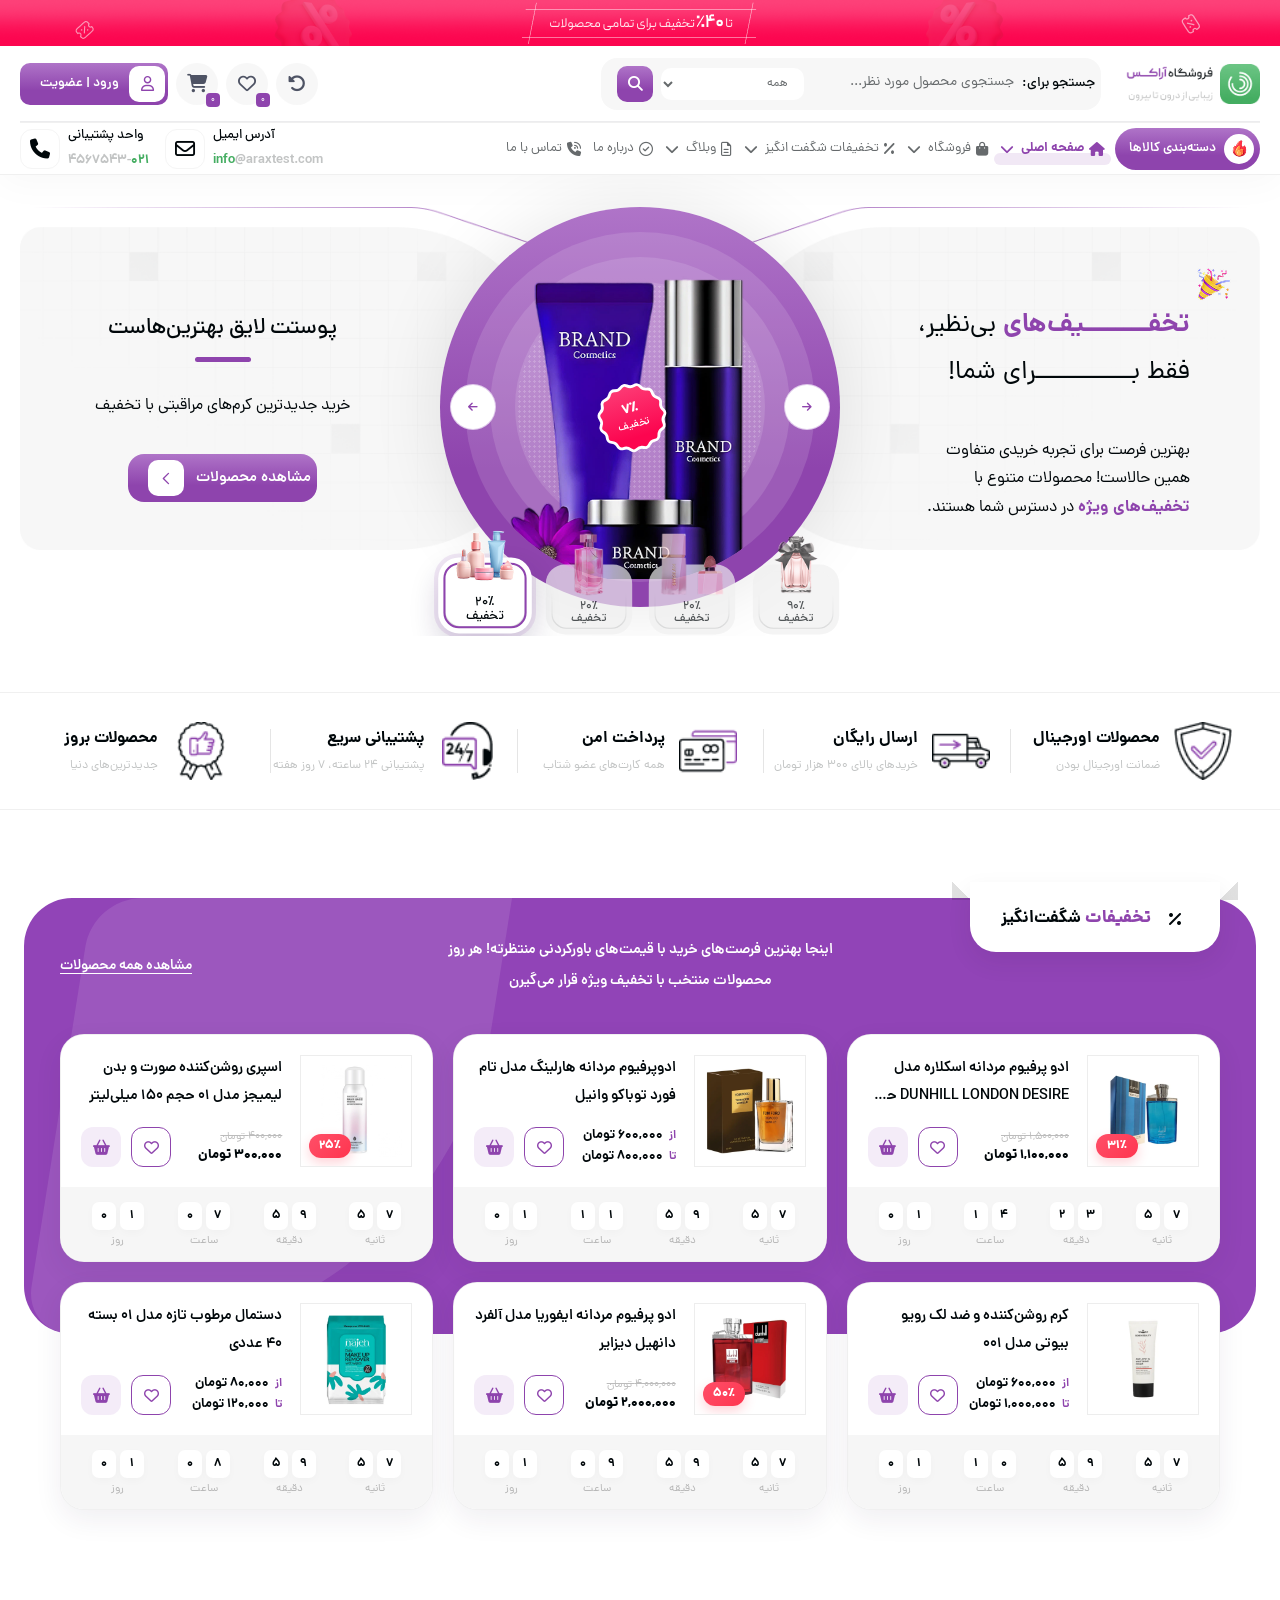
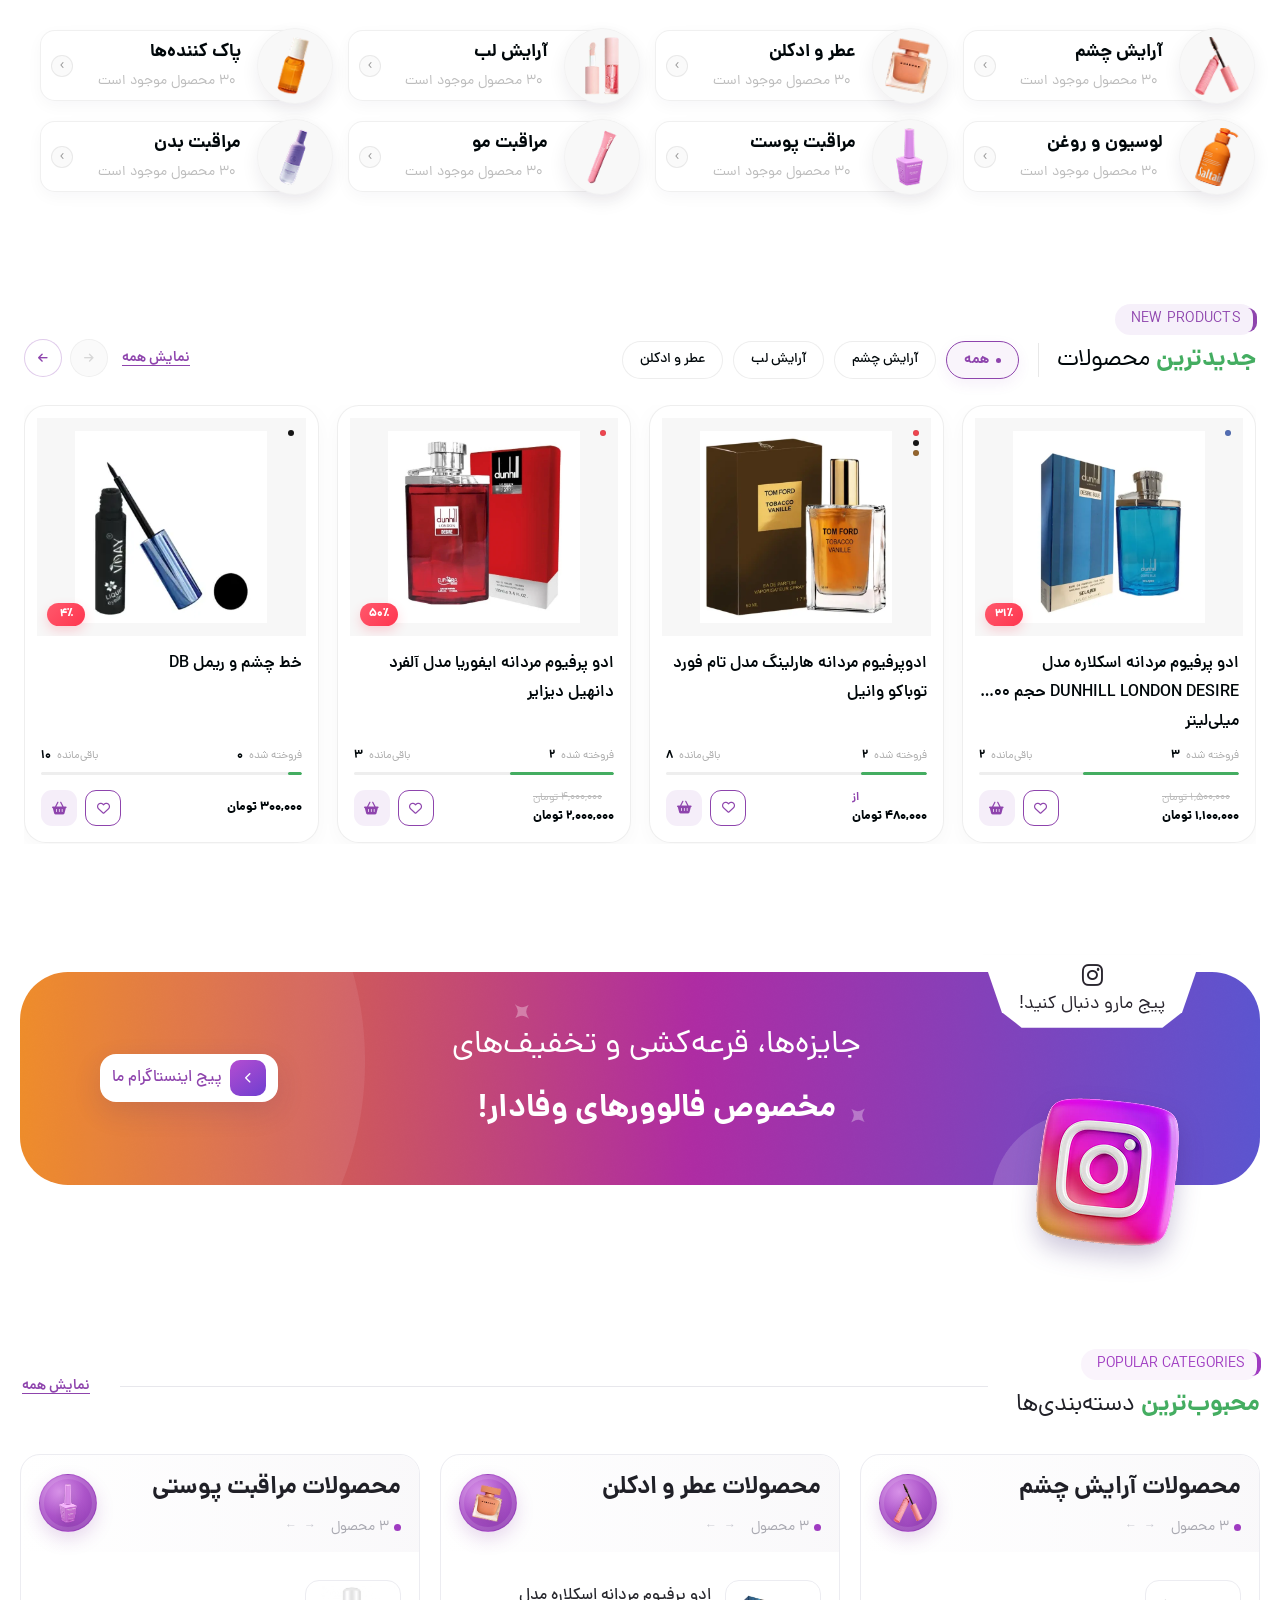
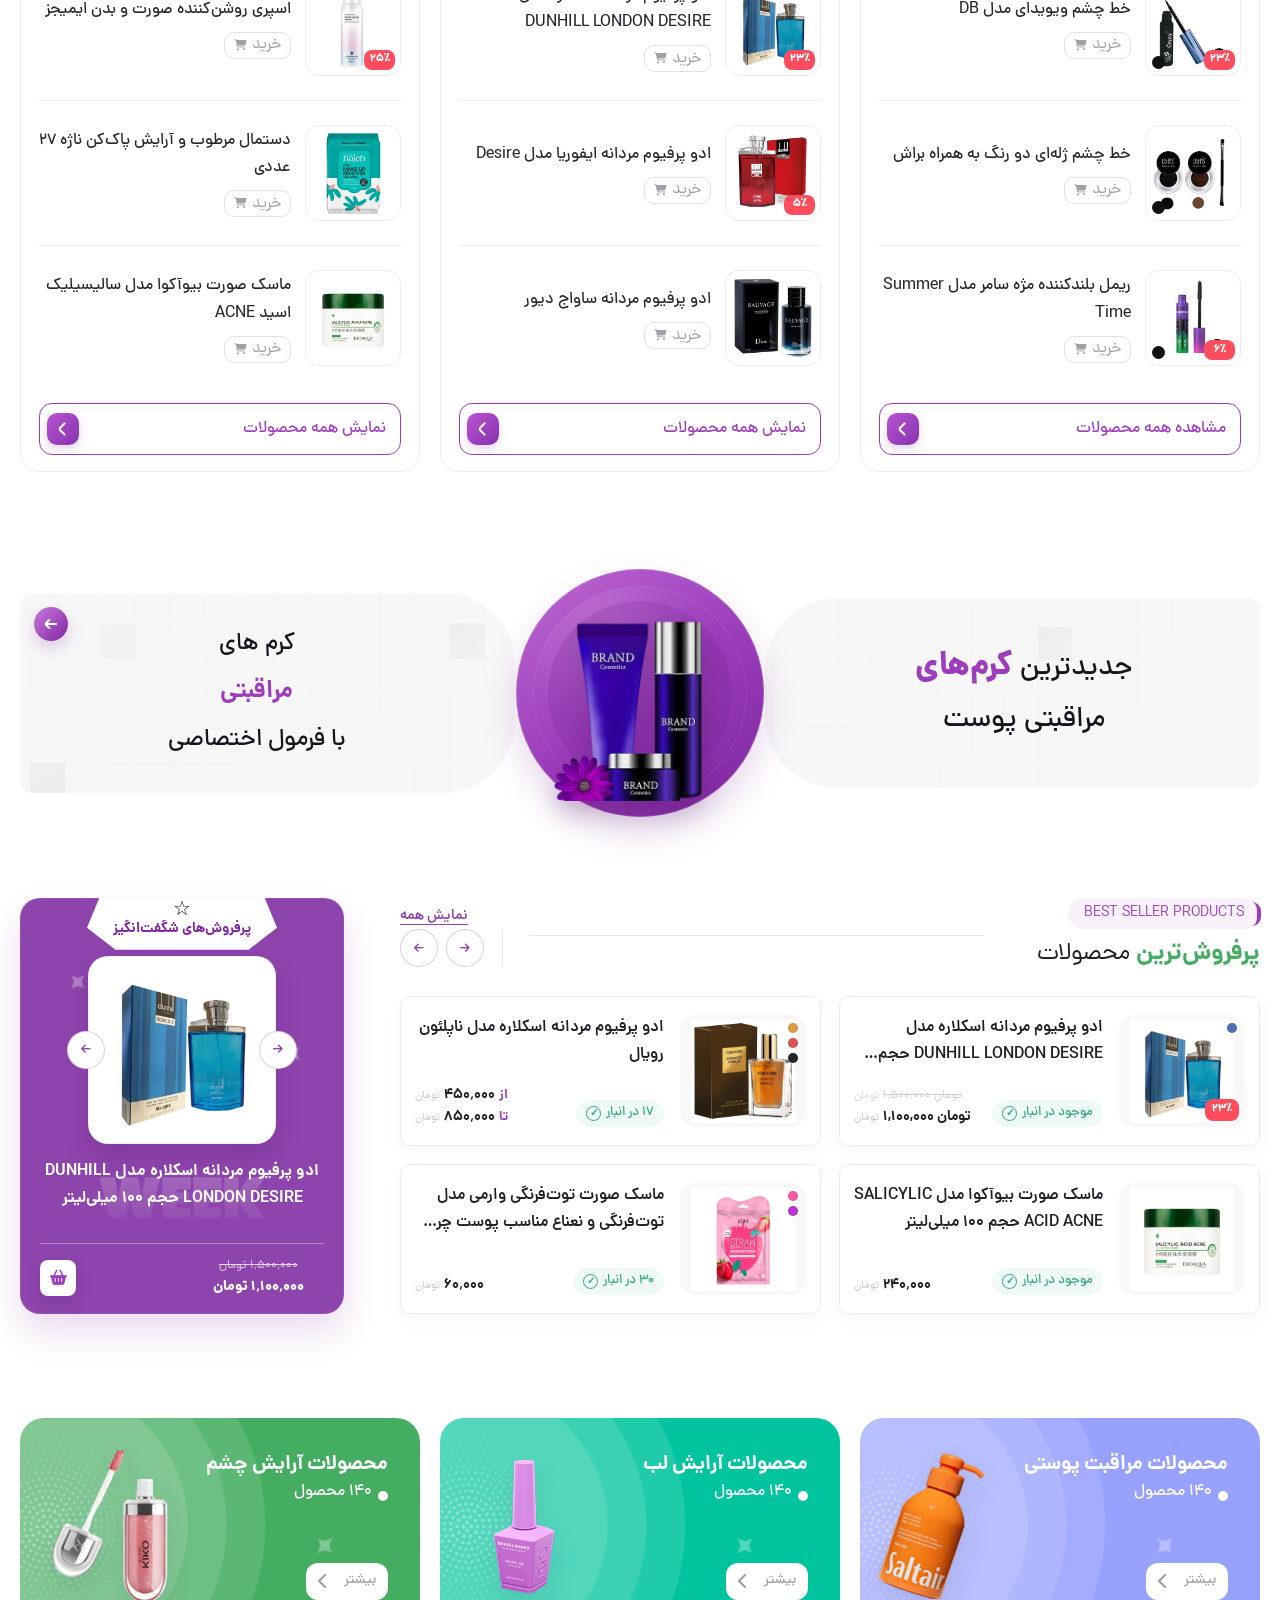
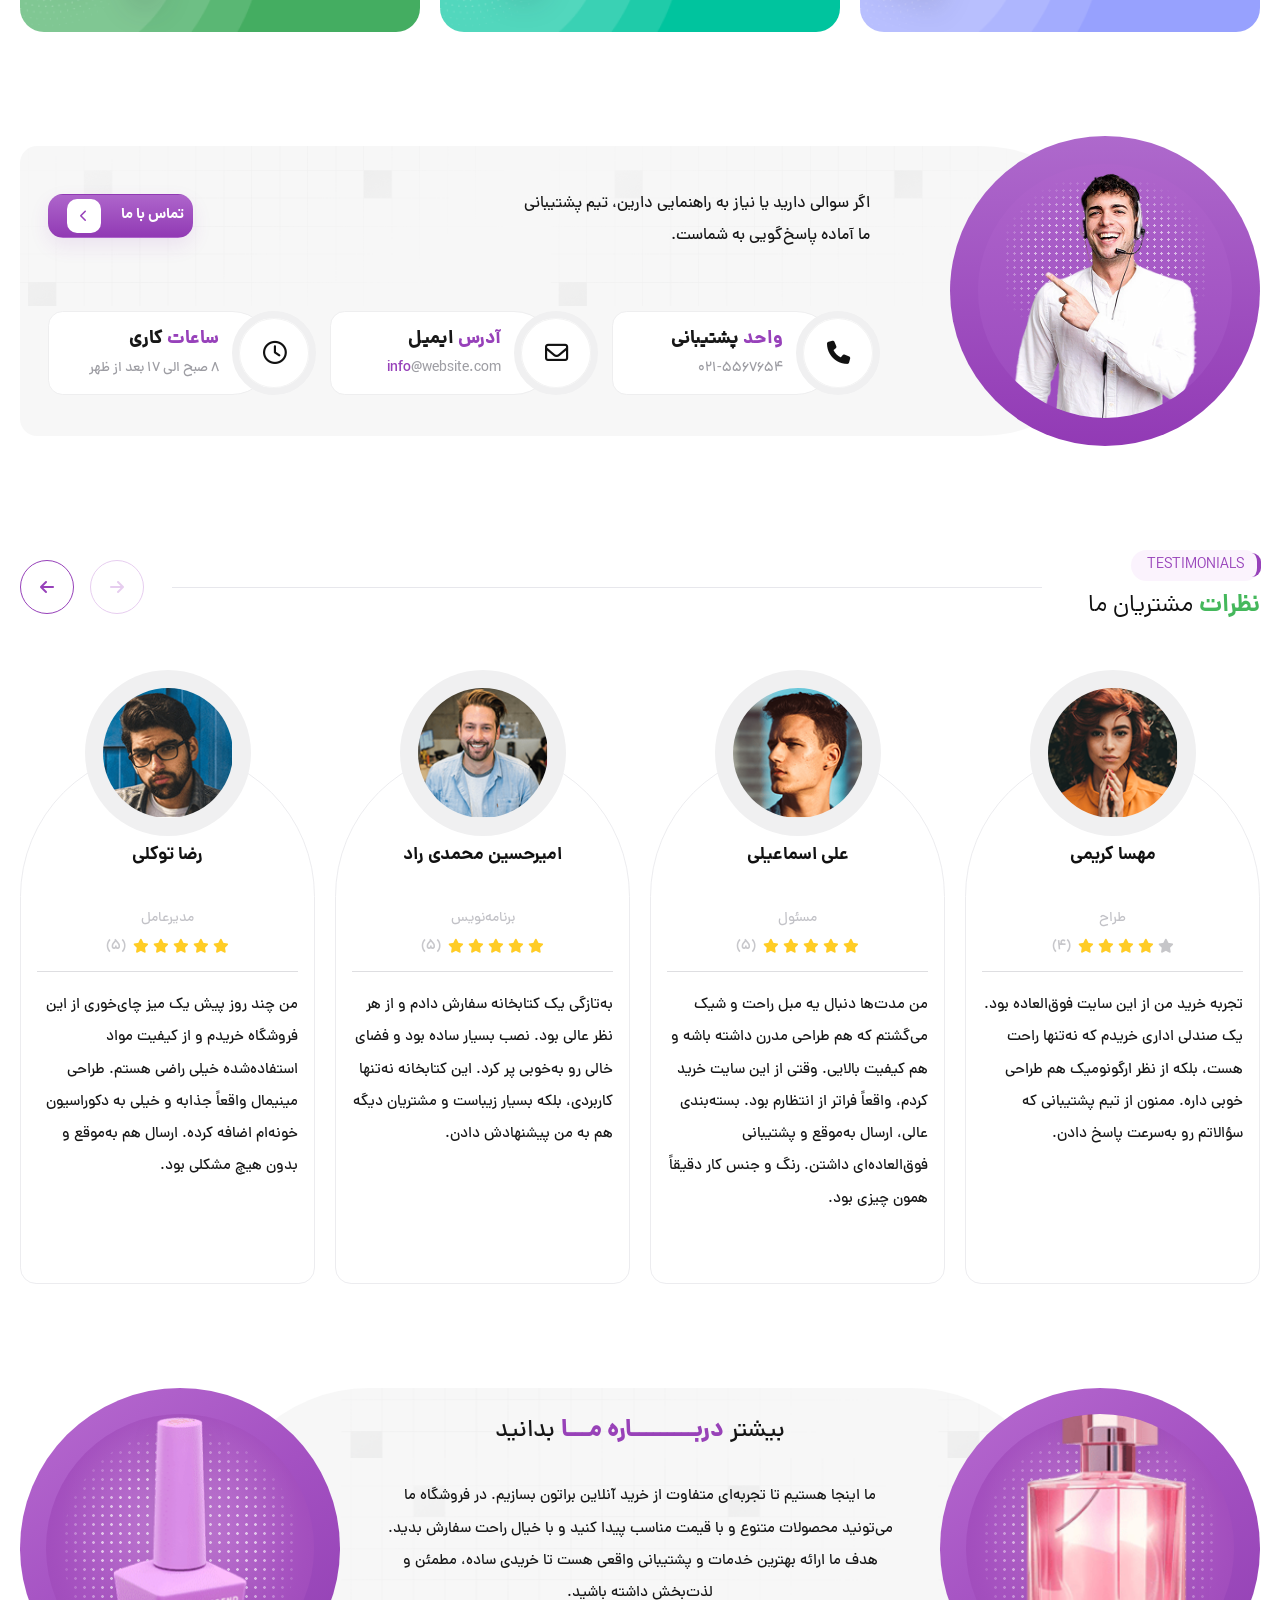
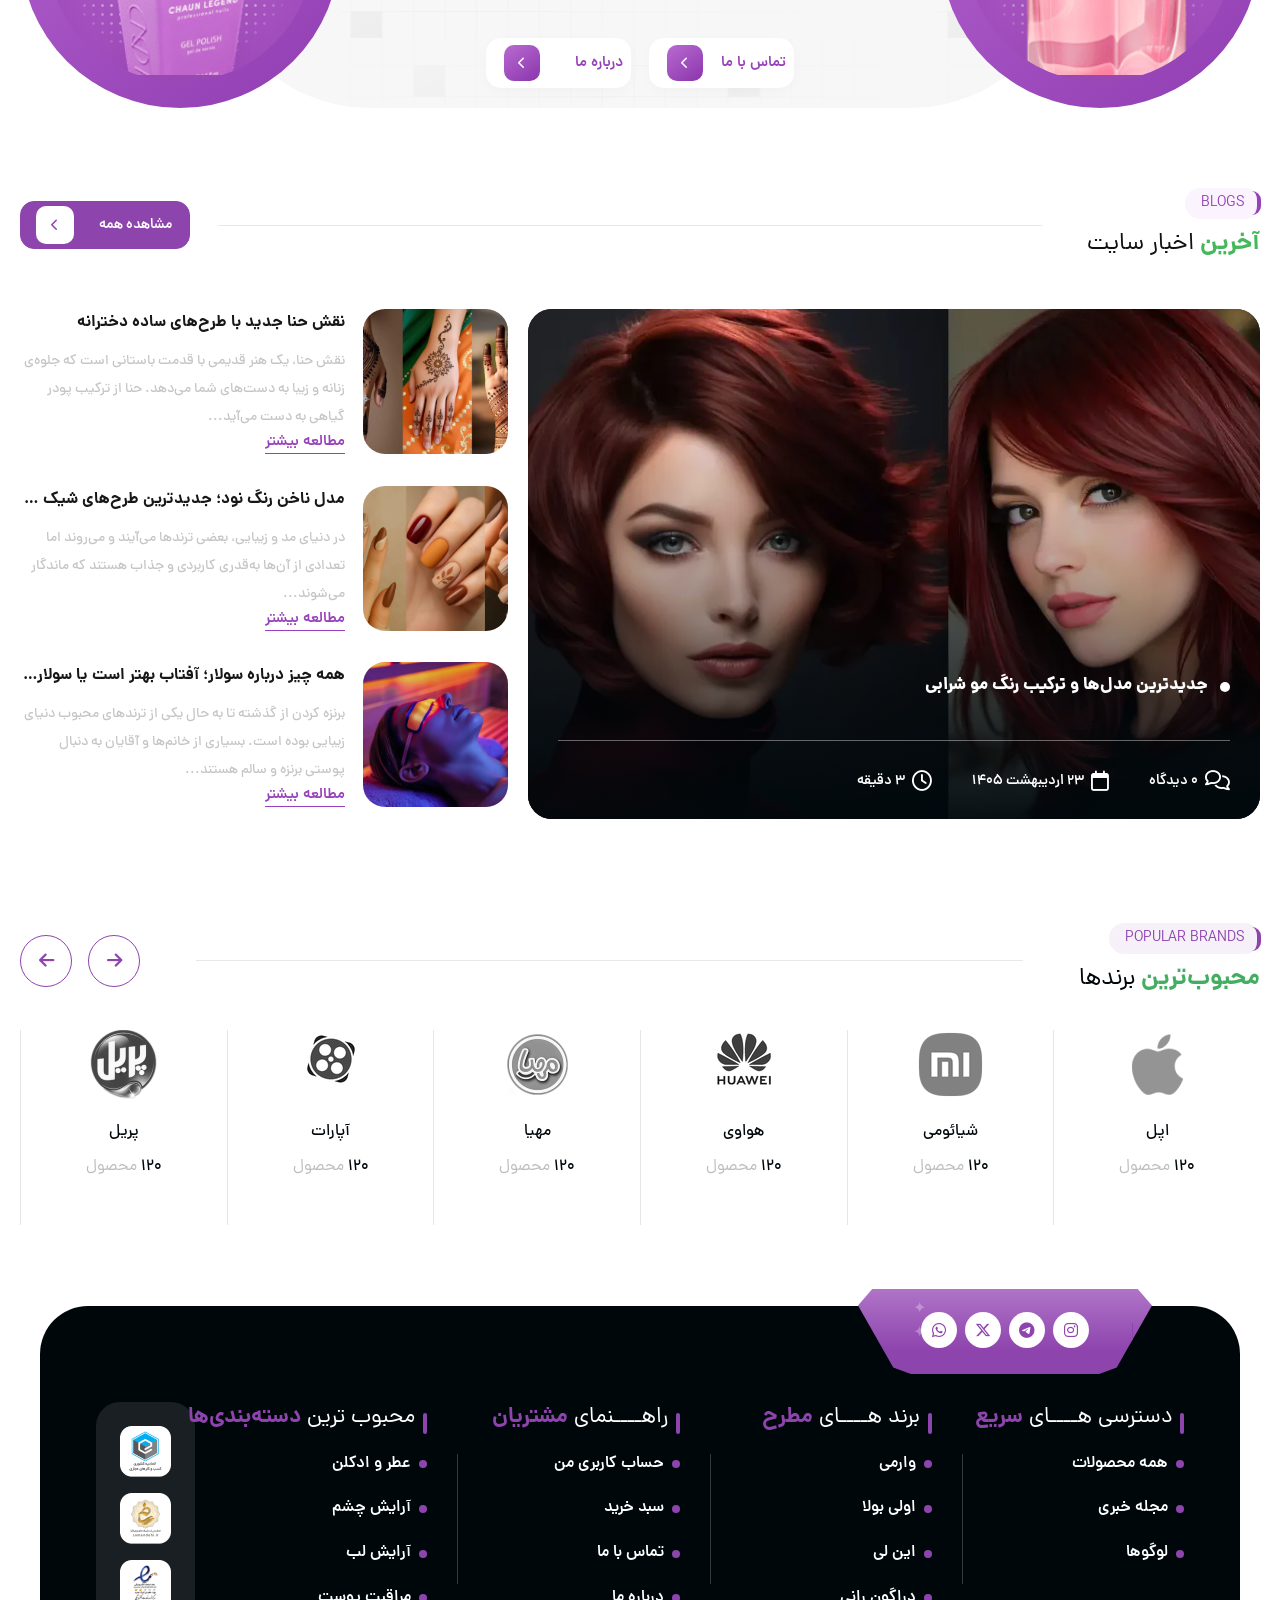
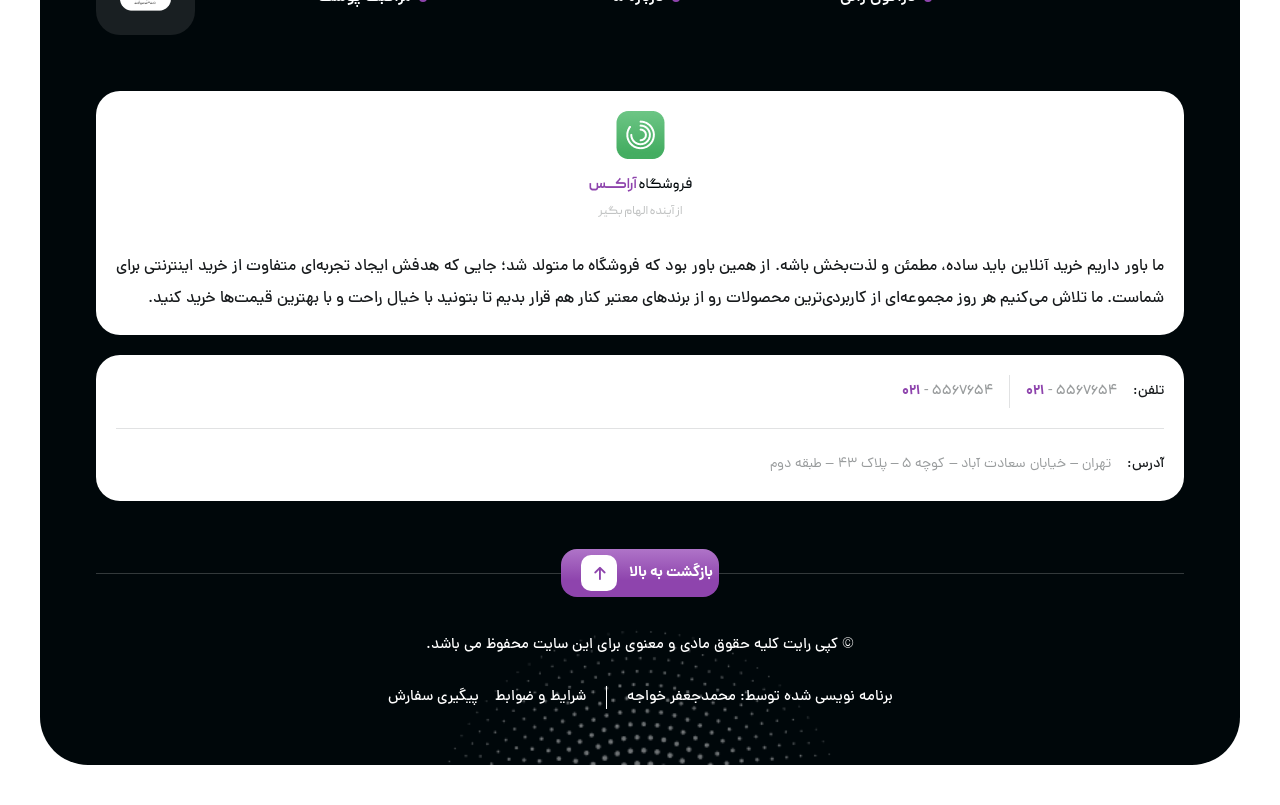
==== demo.html @ 6281d41d "Initial commit" ====
<!doctype html>
<html dir="rtl" lang="fa-IR">
  <head>
    <meta charset="UTF-8" />
    <title>پیش نمایش : قالب وردپرس فروشگاهی بیژن</title>
    <meta
      name="viewport"
      content="width=device-width, initial-scale=1, maximum-scale=5"
    />
    <link rel="stylesheet" href="assets/css/fontiran.css" />
    <link rel="stylesheet" href="assets/css/styles.css" />
    <link rel="stylesheet" href="assets/css/site-header.css" />
    <link rel="stylesheet" href="assets/css/account-modal.css" />
    <link rel="stylesheet" href="assets/css/hero.css" />
    <link rel="stylesheet" href="assets/css/store-benefits.css" />
    <link rel="stylesheet" href="assets/css/amazing-deals.css" />
    <link rel="stylesheet" href="assets/css/category-shortcuts.css" />
    <link rel="stylesheet" href="assets/css/new-products.css" />
    <link rel="stylesheet" href="assets/css/instagram-banner.css" />
    <link rel="stylesheet" href="assets/css/popular-categories.css" />
    <link rel="stylesheet" href="assets/css/skincare-cta.css" />
    <link rel="stylesheet" href="assets/css/best-sellers.css" />
    <link rel="stylesheet" href="assets/css/category-promos.css" />
    <link rel="stylesheet" href="assets/css/support-cta.css" />
    <link rel="stylesheet" href="assets/css/testimonials.css" />
    <link rel="stylesheet" href="assets/css/about-showcase.css" />
    <link rel="stylesheet" href="assets/css/blog-news.css" />
    <link rel="stylesheet" href="assets/css/popular-brands.css" />
    <link rel="stylesheet" href="assets/css/site-footer.css" />
    <link rel="stylesheet" href="assets/css/wishlist.css" />
    <link rel="stylesheet" href="assets/css/cart.css" />
    <link
      rel="stylesheet"
      href="https://cdnjs.cloudflare.com/ajax/libs/font-awesome/6.5.2/css/all.min.css"
    />
  </head>
  <body class="demo-page">
    <!-- Discount banner -->
    <a
      href="https://www.rtl-theme.com/bijan-wordpress-theme/"
      target="_blank"
      rel="noopener"
      id="header-banner"
      class="header-banner"
      title="خرید از راست چین"
    ></a>

    <!-- Site header -->
    <header class="site-header">
      <!-- Compact header: tablet and mobile -->
      <div class="compact-header">
        <button
          type="button"
          class="compact-header__menu"
          aria-label="باز کردن منوی سایت"
          aria-expanded="false"
          aria-controls="mobile-sidebar"
          data-mobile-menu-toggle
        >
          <i class="fa-solid fa-bars" aria-hidden="true"></i>
        </button>

        <a href="#" class="compact-header__brand">
          <img
            src="assets/images/site-logo.png"
            alt="فروشگاه آراکس"
            class="compact-header__logo"
            width="162"
            height="48"
          />
        </a>

        <div class="compact-header__actions">
          <button
            type="button"
            class="compact-header__action compact-header__action--wishlist"
            aria-label="مشاهده علاقه‌مندی‌ها"
            aria-haspopup="dialog"
            aria-controls="wishlist-panel"
            data-wishlist-open
            aria-expanded="false"
          >
            <i class="fa-regular fa-heart" aria-hidden="true"></i>

            <span class="compact-header__badge" data-wishlist-count> ۰ </span>
          </button>
          <button
            type="button"
            class="compact-header__action compact-header__action--cart"
            aria-label="مشاهده سبد خرید"
            aria-haspopup="dialog"
            aria-expanded="false"
            aria-controls="cart-popover"
            data-cart-open
          >
            <i class="fa-solid fa-cart-shopping" aria-hidden="true"></i>

            <span class="compact-header__badge" data-cart-count> ۰ </span>
          </button>

          <button
            type="button"
            class="compact-header__action compact-header__action--account"
            aria-label="ورود یا عضویت"
            data-account-open
            aria-haspopup="dialog"
            aria-controls="account-modal"
          >
            <i class="fa-regular fa-user" aria-hidden="true"></i>
          </button>
        </div>
      </div>

      <div class="site-header__inner">
        <!-- Toolbar: logo, product search, account actions -->
        <div class="toolbar">
          <div class="toolbar__brand-group">
            <a href="#" class="toolbar__logo-link">
              <img
                src="assets/images/site-logo.png"
                alt="فروشگاه آراکس"
                class="toolbar__logo"
                width="162"
                height="48"
              />
            </a>

            <form
              class="product-search"
              data-product-search
              role="search"
              novalidate
            >
              <label class="product-search__label" for="product-search-input">
                جستجو برای:
              </label>
              <input
                id="product-search-input"
                type="search"
                name="s"
                class="product-search__input"
                placeholder="جستجوی محصول مورد نظر..."
                autocomplete="off"
                role="combobox"
                aria-autocomplete="list"
                aria-expanded="false"
                aria-controls="product-search-results"
                data-search-input
              />
              <select
                name="search-product-category"
                class="product-search__category"
                aria-label="دسته‌بندی جستجو"
                data-search-category-select
              >
                <option value="">همه</option>
                <option value="eye-and-eyebrow">آرایش چشم</option>
                <option value="lip">آرایش لب</option>
                <option value="mobile">تلفن همراه</option>
                <option value="beauty-and-health">زیبایی و سلامت</option>
                <option value="perfume">عطر و ادکلن</option>
                <option value="supermarket">کالاهای سوپرمارکتی</option>
                <option value="digital">کالای دیجیتال</option>
                <option value="books">کتاب و لوازم التحریر</option>
                <option value="home-appliances">لوازم خانه و آشپزخانه</option>
                <option value="clothes">مد و پوشاک</option>
                <option value="skin-care-accessories">مراقبت پوست</option>
                <option value="sport">ورزش و سفر</option>
              </select>
              <button
                type="submit"
                class="product-search__submit"
                aria-label="جستجو"
              >
                <i class="fa-solid fa-magnifying-glass" aria-hidden="true"></i>
              </button>
              <div
                id="product-search-results"
                class="product-search__results"
                data-search-results
                role="listbox"
                aria-label="نتایج جستجوی محصولات"
                hidden
              ></div>
            </form>
          </div>

          <div class="toolbar__actions">
            <button
              type="button"
              class="icon-action"
              title="بازگشت"
              aria-label="بازگشت"
              data-go-back
            >
              <i class="fa-solid fa-rotate-left" aria-hidden="true"></i>
            </button>
            <button
              type="button"
              class="icon-action"
              title="علاقه‌مندی‌ها"
              aria-label="مشاهده علاقه‌مندی‌ها"
              aria-haspopup="dialog"
              aria-controls="wishlist-panel"
              data-wishlist-open
              aria-expanded="false"
            >
              <i class="fa-regular fa-heart" aria-hidden="true"></i>

              <span class="icon-action__badge" data-wishlist-count> ۰ </span>
            </button>
            <div class="cart-widget" data-cart-widget>
              <button
                type="button"
                class="icon-action"
                title="سبد خرید"
                aria-label="مشاهده سبد خرید"
                aria-haspopup="dialog"
                aria-expanded="false"
                aria-controls="cart-popover"
                data-cart-open
              >
                <i class="fa-solid fa-cart-shopping" aria-hidden="true"></i>

                <span class="icon-action__badge" data-cart-count> ۰ </span>
              </button>

              <div
                id="cart-popover"
                class="cart-popover"
                data-cart-popover
                role="dialog"
                aria-label="سبد خرید من"
                hidden
              >
                <div class="cart-popover__header">
                  <div class="cart-popover__title">
                    <span class="cart-popover__title-icon">
                      <i
                        class="fa-solid fa-cart-shopping"
                        aria-hidden="true"
                      ></i>
                    </span>

                    <div>
                      <strong>سبد خرید شما</strong>

                      <small data-cart-popover-count> ۰ محصول </small>
                    </div>
                  </div>

                  <button
                    type="button"
                    class="cart-popover__close"
                    aria-label="بستن سبد خرید"
                    data-cart-close
                  >
                    <i class="fa-solid fa-xmark" aria-hidden="true"></i>
                  </button>
                </div>

                <div class="cart-popover__body" data-cart-list></div>

                <div class="cart-popover__empty" data-cart-empty hidden>
                  <span class="cart-popover__empty-icon">
                    <i class="fa-solid fa-cart-shopping" aria-hidden="true"></i>
                  </span>

                  <strong> سبد خرید شما خالی است </strong>

                  <p>محصول مورد نظرتان را به سبد خرید اضافه کنید.</p>
                </div>
              </div>
            </div>
            <button
              type="button"
              class="account-button"
              data-account-open
              aria-haspopup="dialog"
              aria-controls="account-modal"
            >
              <span class="account-button__icon">
                <i class="fa-regular fa-user" aria-hidden="true"></i>
              </span>

              <span class="account-button__text" data-account-button-text>
                ورود | عضویت
              </span>
            </button>
          </div>
        </div>

        <!-- Secondary row: main menu + contact info -->
        <nav class="site-nav" aria-label="منوی اصلی">
          <ul class="site-nav__menu">
            <li class="site-nav__item">
              <a href="#" class="categories-trigger">
                <span class="categories-trigger__icon">
                  <img
                    src="assets/images/flame.png"
                    alt=""
                    class="categories-trigger__flame"
                    width="15"
                    height="18"
                  />
                </span>
                <span class="categories-trigger__text">دسته‌بندی کالاها</span>
              </a>
            </li>
            <li
              class="site-nav__item site-nav__item--active site-nav__item--has-children"
            >
              <a
                href="#"
                class="site-nav__link"
                aria-haspopup="true"
                aria-current="page"
              >
                <i class="fa-solid fa-house" aria-hidden="true"></i>
                <span>صفحه اصلی</span>
                <i
                  class="fa-solid fa-chevron-down site-nav__caret"
                  aria-hidden="true"
                ></i>
              </a>
              <ul class="site-nav__submenu">
                <li><a href="#">صفحه 404</a></li>
                <li><a href="#">خرید بیژن از راست‌چین</a></li>
              </ul>
            </li>
            <li class="site-nav__item site-nav__item--has-children">
              <a href="#" class="site-nav__link" aria-haspopup="true">
                <i class="fa-solid fa-bag-shopping" aria-hidden="true"></i>
                <span>فروشگاه</span>
                <i
                  class="fa-solid fa-chevron-down site-nav__caret"
                  aria-hidden="true"
                ></i>
              </a>
              <ul class="site-nav__submenu">
                <li><a href="#">طرح ۱ فروشگاه</a></li>
                <li><a href="#">طرح ۲ فروشگاه</a></li>
                <li><a href="#">طرح ۳ فروشگاه</a></li>
                <li><a href="#">نمونه محصول</a></li>
                <li><a href="#">نمونه محصول متغیر</a></li>
              </ul>
            </li>
            <li class="site-nav__item site-nav__item--has-children">
              <a href="#" class="site-nav__link" aria-haspopup="true">
                <i class="fa-solid fa-percent" aria-hidden="true"></i>
                <span>تخفیفات شگفت انگیز</span>
                <i
                  class="fa-solid fa-chevron-down site-nav__caret"
                  aria-hidden="true"
                ></i>
              </a>
              <ul class="site-nav__submenu">
                <li><a href="#">پرتخفیف‌ترین‌ها</a></li>
                <li><a href="#">پرفروش‌ترین‌ها</a></li>
                <li><a href="#">همه تخفیف‌ها</a></li>
              </ul>
            </li>
            <li class="site-nav__item site-nav__item--has-children">
              <a href="#" class="site-nav__link" aria-haspopup="true">
                <i class="fa-regular fa-file-lines" aria-hidden="true"></i>
                <span>وبلاگ</span>
                <i
                  class="fa-solid fa-chevron-down site-nav__caret"
                  aria-hidden="true"
                ></i>
              </a>
              <ul class="site-nav__submenu">
                <li><a href="#">آرشیو نوشته‌ها</a></li>
                <li><a href="#">آرشیو دسته‌بندی</a></li>
                <li><a href="#">نمونه نوشته وبلاگ</a></li>
              </ul>
            </li>
            <li class="site-nav__item">
              <a href="#" class="site-nav__link">
                <i class="fa-regular fa-circle-check" aria-hidden="true"></i>
                <span>درباره ما</span>
              </a>
            </li>
            <li class="site-nav__item">
              <a href="#" class="site-nav__link">
                <i class="fa-solid fa-phone-volume" aria-hidden="true"></i>
                <span>تماس با ما</span>
              </a>
            </li>
          </ul>

          <div class="site-nav__contact">
            <a
              href="mailto:info@araxtest.com"
              class="contact-chip contact-chip--email"
            >
              <span class="contact-chip__text">
                <span class="contact-chip__label">آدرس ایمیل</span>
                <span class="contact-chip__value"
                  ><span>info</span>@araxtest.com</span
                >
              </span>
              <span class="contact-chip__icon">
                <i class="fa-regular fa-envelope" aria-hidden="true"></i>
              </span>
            </a>
            <a
              href="tel:02145675430"
              class="contact-chip contact-chip--support"
            >
              <span class="contact-chip__text">
                <span class="contact-chip__label">واحد پشتیبانی</span>
                <span class="contact-chip__value"
                  >۴۵۶۷۵۴۳-<span>۰۲۱</span></span
                >
              </span>
              <span class="contact-chip__icon">
                <i class="fa-solid fa-phone" aria-hidden="true"></i>
              </span>
            </a>
          </div>
        </nav>
      </div>
    </header>

    <!-- Mobile navigation -->
    <div class="mobile-nav-layer" data-mobile-nav aria-hidden="true" hidden>
      <!-- Dark page overlay -->
      <button
        type="button"
        class="mobile-nav-layer__overlay"
        data-mobile-menu-close
        aria-label="بستن منوی سایت"
      ></button>

      <!-- Sidebar panel -->
      <aside
        id="mobile-sidebar"
        class="mobile-sidebar"
        aria-label="منوی موبایل"
        tabindex="-1"
      >
        <!-- Sidebar search -->
        <form
          class="mobile-sidebar__search"
          data-product-search
          data-search-variant="sidebar"
          role="search"
          novalidate
        >
          <label class="visually-hidden" for="mobile-sidebar-search">
            جستجوی محصول
          </label>

          <input
            id="mobile-sidebar-search"
            class="mobile-sidebar__search-input"
            type="search"
            name="s"
            placeholder="جستجوی محصول مورد نظر..."
            autocomplete="off"
            role="combobox"
            aria-autocomplete="list"
            aria-expanded="false"
            aria-controls="mobile-search-results"
            data-search-input
          />

          <button
            class="mobile-sidebar__search-button"
            type="submit"
            aria-label="جستجو"
          >
            <i class="fa-solid fa-magnifying-glass" aria-hidden="true"></i>
          </button>

          <div
            id="mobile-search-results"
            class="mobile-sidebar__search-results"
            data-search-results
            role="listbox"
            aria-label="نتایج جستجوی محصولات"
            hidden
          ></div>
        </form>

        <!-- Main navigation -->
        <nav class="mobile-sidebar__navigation" aria-label="منوی اصلی موبایل">
          <p class="mobile-sidebar__section-title">منوی اصلی</p>

          <ul class="mobile-sidebar__menu">
            <!-- Home -->
            <li class="mobile-sidebar__item is-active">
              <button
                type="button"
                class="mobile-sidebar__link mobile-sidebar__submenu-toggle"
                aria-expanded="false"
                aria-controls="mobile-submenu-home"
                data-mobile-submenu-toggle
              >
                <i class="fa-solid fa-house" aria-hidden="true"></i>

                <span>صفحه اصلی</span>

                <i
                  class="fa-solid fa-chevron-down mobile-sidebar__caret"
                  aria-hidden="true"
                ></i>
              </button>

              <ul
                id="mobile-submenu-home"
                class="mobile-sidebar__submenu"
                data-mobile-submenu
                hidden
              >
                <li>
                  <a href="#">صفحه 404</a>
                </li>

                <li>
                  <a href="#">خرید بیژن از راست‌چین</a>
                </li>
              </ul>
            </li>

            <!-- Shop -->
            <li class="mobile-sidebar__item">
              <button
                type="button"
                class="mobile-sidebar__link mobile-sidebar__submenu-toggle"
                aria-expanded="false"
                aria-controls="mobile-submenu-shop"
                data-mobile-submenu-toggle
              >
                <i class="fa-solid fa-bag-shopping" aria-hidden="true"></i>

                <span>فروشگاه</span>

                <i
                  class="fa-solid fa-chevron-down mobile-sidebar__caret"
                  aria-hidden="true"
                ></i>
              </button>

              <ul
                id="mobile-submenu-shop"
                class="mobile-sidebar__submenu"
                data-mobile-submenu
                hidden
              >
                <li><a href="#">طرح ۱ فروشگاه</a></li>
                <li><a href="#">طرح ۲ فروشگاه</a></li>
                <li><a href="#">طرح ۳ فروشگاه</a></li>
                <li><a href="#">نمونه محصول</a></li>
                <li><a href="#">نمونه محصول متغیر</a></li>
              </ul>
            </li>

            <!-- Amazing Deals -->
            <li class="mobile-sidebar__item">
              <button
                type="button"
                class="mobile-sidebar__link mobile-sidebar__submenu-toggle"
                aria-expanded="false"
                aria-controls="mobile-submenu-deals"
                data-mobile-submenu-toggle
              >
                <i class="fa-solid fa-percent" aria-hidden="true"></i>

                <span>تخفیفات شگفت‌انگیز</span>

                <i
                  class="fa-solid fa-chevron-down mobile-sidebar__caret"
                  aria-hidden="true"
                ></i>
              </button>

              <ul
                id="mobile-submenu-deals"
                class="mobile-sidebar__submenu"
                data-mobile-submenu
                hidden
              >
                <li><a href="#">پرتخفیف‌ترین‌ها</a></li>
                <li><a href="#">پرفروش‌ترین‌ها</a></li>
                <li><a href="#">همه تخفیف‌ها</a></li>
              </ul>
            </li>

            <!-- Blog -->
            <li class="mobile-sidebar__item">
              <button
                type="button"
                class="mobile-sidebar__link mobile-sidebar__submenu-toggle"
                aria-expanded="false"
                aria-controls="mobile-submenu-blog"
                data-mobile-submenu-toggle
              >
                <i class="fa-regular fa-file-lines" aria-hidden="true"></i>

                <span>وبلاگ</span>

                <i
                  class="fa-solid fa-chevron-down mobile-sidebar__caret"
                  aria-hidden="true"
                ></i>
              </button>

              <ul
                id="mobile-submenu-blog"
                class="mobile-sidebar__submenu"
                data-mobile-submenu
                hidden
              >
                <li><a href="#">آرشیو نوشته‌ها</a></li>
                <li><a href="#">آرشیو دسته‌بندی</a></li>
                <li><a href="#">نمونه نوشته وبلاگ</a></li>
              </ul>
            </li>

            <!-- About -->
            <li class="mobile-sidebar__item">
              <a href="#" class="mobile-sidebar__link">
                <i class="fa-regular fa-circle-check" aria-hidden="true"></i>

                <span>درباره ما</span>
              </a>
            </li>

            <!-- Contact -->
            <li class="mobile-sidebar__item">
              <a href="#" class="mobile-sidebar__link">
                <i class="fa-solid fa-phone-volume" aria-hidden="true"></i>

                <span>تماس با ما</span>
              </a>
            </li>
          </ul>
        </nav>

        <!-- Support information -->
        <a class="mobile-sidebar__support" href="tel:02145675430">
          <span class="mobile-sidebar__support-icon" aria-hidden="true">
            <i class="fa-solid fa-phone-volume"></i>
          </span>

          <span class="mobile-sidebar__support-content">
            <strong>امور پشتیبانی</strong>
            <small>۰۲۱-۴۵۶۷۵۴۳۰</small>
          </span>
        </a>
      </aside>
    </div>

    <!-- Hero / discount slider -->
    <main class="home-main">
      <section class="hero" aria-label="پیشنهادهای ویژه فروشگاه">
        <div class="hero__grid">
          <!-- Right text panel -->
          <div class="hero__promo">
            <img
              class="hero__party"
              src="assets/images/party_popper.png"
              width="38"
              height="38"
              alt=""
              aria-hidden="true"
            />

            <h1 class="hero__promo-title">
              <strong>تخفــــــــیف‌های</strong> بی‌نظیر،<br />
              فقط بــــــــــــرای شما!
            </h1>

            <p class="hero__promo-copy">
              بهترین فرصت برای تجربه خریدی متفاوت همین حالاست! محصولات متنوع با
              <strong>تخفیف‌های ویژه</strong>
              در دسترس شما هستند.
            </p>
          </div>

          <!-- Center slider -->
          <div class="hero-slider" data-hero-slider>
            <div class="hero-slider__main">
              <span class="hero-slider__halo" aria-hidden="true"></span>
              <span class="hero-slider__dots" aria-hidden="true"></span>

              <div class="hero-slider__product" data-hero-viewport>
                <!-- Slide 1 -->
                <a
                  id="hero-slide-1"
                  class="hero-slide is-active"
                  href="#"
                  data-hero-slide="0"
                  aria-hidden="false"
                  aria-label="مشاهده پیشنهاد اول"
                >
                  <img
                    class="hero-slider__product-image"
                    loading="eager"
                    fetchpriority="high"
                    src="assets/images/hero-s1.png"
                    width="444"
                    height="436"
                    alt="محصولات آرایشی و مراقبتی"
                  />

                  <span
                    class="hero-slider__discount hero-slider__discount--center"
                  >
                    <img
                      src="assets/images/slider-badge.svg"
                      alt=""
                      aria-hidden="true"
                      width="79"
                      height="78"
                    />

                    <span class="hero-slider__discount-copy">
                      <b>۷٪</b>
                      <small>تخفیف</small>
                    </span>
                  </span>
                </a>

                <!-- Slide 2 -->
                <a
                  id="hero-slide-2"
                  class="hero-slide"
                  href="#"
                  data-hero-slide="1"
                  aria-hidden="true"
                  tabindex="-1"
                  aria-label="مشاهده پیشنهاد دوم"
                >
                  <img
                    class="hero-slider__product-image"
                    loading="lazy"
                    src="assets/images/hero-s1.png"
                    width="444"
                    height="436"
                    alt="محصولات آرایشی و مراقبتی"
                  />

                  <span
                    class="hero-slider__discount hero-slider__discount--top-end"
                  >
                    <img
                      src="assets/images/slider-badge.svg"
                      alt=""
                      aria-hidden="true"
                      width="79"
                      height="78"
                    />

                    <span class="hero-slider__discount-copy">
                      <b>۷٪</b>
                      <small>تخفیف</small>
                    </span>
                  </span>
                </a>

                <!-- Slide 3 -->
                <a
                  id="hero-slide-3"
                  class="hero-slide"
                  href="#"
                  data-hero-slide="2"
                  aria-hidden="true"
                  tabindex="-1"
                  aria-label="مشاهده پیشنهاد سوم"
                >
                  <img
                    class="hero-slider__product-image"
                    loading="lazy"
                    src="assets/images/hero-s1.png"
                    width="444"
                    height="436"
                    alt="محصولات آرایشی و مراقبتی"
                  />

                  <span
                    class="hero-slider__discount hero-slider__discount--bottom-end"
                  >
                    <img
                      src="assets/images/slider-badge.svg"
                      alt=""
                      aria-hidden="true"
                      width="79"
                      height="78"
                    />

                    <span class="hero-slider__discount-copy">
                      <b>۷٪</b>
                      <small>تخفیف</small>
                    </span>
                  </span>
                </a>

                <!-- Slide 4 -->
                <a
                  id="hero-slide-4"
                  class="hero-slide"
                  href="#"
                  data-hero-slide="3"
                  aria-hidden="true"
                  tabindex="-1"
                  aria-label="مشاهده پیشنهاد چهارم"
                >
                  <img
                    class="hero-slider__product-image"
                    loading="lazy"
                    src="assets/images/hero-s1.png"
                    width="444"
                    height="436"
                    alt="محصولات آرایشی و مراقبتی"
                  />

                  <span
                    class="hero-slider__discount hero-slider__discount--top-start"
                  >
                    <img
                      src="assets/images/slider-badge.svg"
                      alt=""
                      aria-hidden="true"
                      width="79"
                      height="78"
                    />

                    <span class="hero-slider__discount-copy">
                      <b>۹۱٪</b>
                      <small>تخفیف</small>
                    </span>
                  </span>
                </a>
              </div>

              <button
                class="slider-arrow slider-arrow--compact hero-slider__arrow hero-slider__arrow--left"
                type="button"
                data-hero-prev
                aria-label="اسلاید قبلی"
              >
                <i class="fa-solid fa-arrow-left" aria-hidden="true"></i>
              </button>

              <button
                class="slider-arrow slider-arrow--compact hero-slider__arrow hero-slider__arrow--right"
                type="button"
                data-hero-next
                aria-label="اسلاید بعدی"
              >
                <i class="fa-solid fa-arrow-right" aria-hidden="true"></i>
              </button>
            </div>

            <div
              class="hero-slider__thumbs"
              role="group"
              aria-label="انتخاب پیشنهاد"
            >
              <button
                class="hero-thumb is-active"
                type="button"
                aria-pressed="true"
                aria-controls="hero-slide-1"
                aria-label="پیشنهاد اول"
                data-hero-thumb="0"
              >
                <img
                  src="assets/images/hero-s1-t-100x100.png"
                  width="80"
                  height="80"
                  alt=""
                />
                <span>۲۰٪<br />تخفیف</span>
              </button>

              <button
                class="hero-thumb"
                type="button"
                aria-pressed="true"
                aria-controls="hero-slide-2"
                aria-label="پیشنهاد دوم"
                data-hero-thumb="1"
              >
                <img
                  src="assets/images/hero-s2-t.png"
                  width="75"
                  height="78"
                  alt=""
                />
                <span>۲۰٪<br />تخفیف</span>
              </button>

              <button
                class="hero-thumb"
                type="button"
                aria-pressed="true"
                aria-controls="hero-slide-3"
                aria-label="پیشنهاد سوم"
                data-hero-thumb="2"
              >
                <img
                  src="assets/images/hero-s3-t.png"
                  width="81"
                  height="80"
                  alt=""
                />
                <span>۲۰٪<br />تخفیف</span>
              </button>

              <button
                class="hero-thumb"
                type="button"
                aria-pressed="true"
                aria-controls="hero-slide-4"
                aria-label="پیشنهاد چهارم"
                data-hero-thumb="3"
              >
                <img
                  src="assets/images/hero-s4-t.png"
                  width="106"
                  height="75"
                  alt=""
                />
                <span>۹۰٪<br />تخفیف</span>
              </button>
            </div>

            <p class="visually-hidden" aria-live="polite" data-hero-status></p>
          </div>

          <!-- Left text panel -->
          <div class="hero__feature">
            <h2 class="hero__feature-title">پوستت لایق بهترین‌هاست</h2>
            <span class="hero__feature-line" aria-hidden="true"></span>
            <p class="hero__feature-copy">
              خرید جدیدترین کرم‌های مراقبتی با تخفیف
            </p>
            <a class="hero__feature-button" href="#">
              <span>مشاهده محصولات</span>
              <span class="hero__feature-button-icon" aria-hidden="true">
                <svg viewBox="0 0 24 24">
                  <path d="M14.5 5.5 8 12l6.5 6.5" />
                </svg>
              </span>
            </a>
          </div>
        </div>
      </section>

      <!-- Store benefits -->
      <section class="store-benefits" aria-labelledby="store-benefits-title">
        <h2 id="store-benefits-title" class="visually-hidden">
          مزایای فروشگاه
        </h2>
        <div class="store-benefits__container">
          <ul class="store-benefits__list">
            <!-- Original products -->
            <li class="store-benefit">
              <img
                class="store-benefit__icon"
                src="assets/images/icon1.png"
                width="58"
                height="58"
                loading="lazy"
                alt=""
                aria-hidden="true"
              />

              <div class="store-benefit__content">
                <h3 class="store-benefit__title">محصولات اورجینال</h3>

                <p class="store-benefit__description">ضمانت اورجینال بودن</p>
              </div>
            </li>

            <!-- Free shipping -->
            <li class="store-benefit">
              <img
                class="store-benefit__icon"
                src="assets/images/icon2.png"
                width="58"
                height="58"
                loading="lazy"
                alt=""
                aria-hidden="true"
              />

              <div class="store-benefit__content">
                <h3 class="store-benefit__title">ارسال رایگان</h3>

                <p class="store-benefit__description">
                  خریدهای بالای ۳۰۰ هزار تومان
                </p>
              </div>
            </li>

            <!-- Secure payment -->
            <li class="store-benefit">
              <img
                class="store-benefit__icon"
                src="assets/images/icon3.png"
                width="58"
                height="58"
                loading="lazy"
                alt=""
                aria-hidden="true"
              />

              <div class="store-benefit__content">
                <h3 class="store-benefit__title">پرداخت امن</h3>

                <p class="store-benefit__description">همه کارت‌های عضو شتاب</p>
              </div>
            </li>

            <!-- Fast support -->
            <li class="store-benefit">
              <img
                class="store-benefit__icon"
                src="assets/images/icon4.png"
                width="58"
                height="58"
                loading="lazy"
                alt=""
                aria-hidden="true"
              />

              <div class="store-benefit__content">
                <h3 class="store-benefit__title">پشتیبانی سریع</h3>

                <p class="store-benefit__description">
                  پشتیبانی ۲۴ ساعته، ۷ روز هفته
                </p>
              </div>
            </li>

            <!-- Latest products -->
            <li class="store-benefit">
              <img
                class="store-benefit__icon"
                src="assets/images/icon5.png"
                width="58"
                height="58"
                loading="lazy"
                alt=""
                aria-hidden="true"
              />

              <div class="store-benefit__content">
                <h3 class="store-benefit__title">محصولات بروز</h3>

                <p class="store-benefit__description">جدیدترین‌های دنیا</p>
              </div>
            </li>
          </ul>
        </div>
      </section>

      <!-- Amazing deals -->
      <section
        id="amazing-deals"
        class="amazing-deals"
        aria-labelledby="amazing-deals-title"
      >
        <div class="amazing-deals__container">
          <header class="amazing-deals__header">
            <div class="amazing-deals__label">
              <span class="amazing-deals__label-icon" aria-hidden="true">
                <i class="fa-solid fa-percent"></i>
              </span>

              <h2 id="amazing-deals-title" class="amazing-deals__title">
                <strong>تخفیفات</strong>
                شگفت‌انگیز
              </h2>
            </div>

            <div class="amazing-deals__intro">
              <p>
                اینجا بهترین فرصت‌های خرید با قیمت‌های باورکردنی منتظرته! هر روز
              </p>

              <p>محصولات منتخب با تخفیف ویژه قرار می‌گیرن</p>
            </div>

            <a
              class="section-view-all section-view-all--light amazing-deals__view-all"
              href="#"
            >
              مشاهده همه محصولات
            </a>
          </header>

          <div class="amazing-deals__grid">
            <!-- Product 1 -->
            <article class="deal-card" data-search-category="perfume">
              <div class="deal-card__body">
                <a
                  class="deal-card__media"
                  href="#"
                  aria-label="مشاهده ادو پرفیوم مردانه اسکلاره"
                >
                  <img
                    src="assets/images/deal-product-1.webp"
                    width="180"
                    height="180"
                    loading="lazy"
                    alt="ادو پرفیوم مردانه اسکلاره"
                  />

                  <span class="deal-card__discount"> ۳۱٪ </span>
                </a>

                <div class="deal-card__content">
                  <h3 class="deal-card__title">
                    <a href="#">
                      ادو پرفیوم مردانه اسکلاره مدل DUNHILL LONDON DESIRE حجم
                      ۱۰۰ میلی‌لیتر
                    </a>
                  </h3>

                  <div class="deal-card__prices">
                    <del class="deal-card__old-price"> ۱,۵۰۰,۰۰۰ تومان </del>

                    <strong class="deal-card__price"> ۱,۱۰۰,۰۰۰ تومان </strong>
                  </div>

                  <div class="deal-card__actions">
                    <button
                      class="deal-card__action"
                      type="button"
                      aria-label="افزودن محصول اول به سبد خرید"
                      data-cart-add
                    >
                      <i
                        class="fa-solid fa-basket-shopping"
                        aria-hidden="true"
                      ></i>
                    </button>

                    <button
                      class="deal-card__action"
                      type="button"
                      data-wishlist-toggle
                      aria-label="افزودن محصول اول به علاقه‌مندی‌ها"
                    >
                      <i class="fa-regular fa-heart" aria-hidden="true"></i>
                    </button>
                  </div>
                </div>
              </div>

              <div
                class="deal-card__countdown"
                data-deal-countdown
                data-duration="138240"
                aria-label="زمان باقی‌مانده تخفیف"
              >
                <span class="deal-card__time-unit">
                  <b data-time-days>۰۱</b>
                  <small>روز</small>
                </span>

                <span class="deal-card__time-unit">
                  <b data-time-hours>۱۴</b>
                  <small>ساعت</small>
                </span>

                <span class="deal-card__time-unit">
                  <b data-time-minutes>۰۰</b>
                  <small>دقیقه</small>
                </span>

                <span class="deal-card__time-unit">
                  <b data-time-seconds>۰۰</b>
                  <small>ثانیه</small>
                </span>
              </div>
            </article>

            <!-- Product 2 -->
            <article class="deal-card" data-search-category="perfume">
              <div class="deal-card__body">
                <a
                  class="deal-card__media"
                  href="#"
                  aria-label="مشاهده ادوپرفیوم مردانه هارلینگ"
                >
                  <img
                    src="assets/images/deal-product-2.webp"
                    width="180"
                    height="180"
                    loading="lazy"
                    alt="ادوپرفیوم مردانه هارلینگ"
                  />
                </a>

                <div class="deal-card__content">
                  <h3 class="deal-card__title">
                    <a href="#">
                      ادوپرفیوم مردانه هارلینگ مدل تام فورد توباکو وانیل
                    </a>
                  </h3>

                  <div class="deal-card__price-range">
                    <span>
                      <small>از</small>
                      ۶۰۰,۰۰۰ تومان
                    </span>

                    <span>
                      <small>تا</small>
                      ۸۰۰,۰۰۰ تومان
                    </span>
                  </div>

                  <div class="deal-card__actions">
                    <button
                      class="deal-card__action"
                      type="button"
                      aria-label="افزودن محصول دوم به سبد خرید"
                      data-cart-add
                    >
                      <i
                        class="fa-solid fa-basket-shopping"
                        aria-hidden="true"
                      ></i>
                    </button>

                    <button
                      class="deal-card__action"
                      type="button"
                      data-wishlist-toggle
                      aria-label="افزودن محصول دوم به علاقه‌مندی‌ها"
                    >
                      <i class="fa-regular fa-heart" aria-hidden="true"></i>
                    </button>
                  </div>
                </div>
              </div>

              <div
                class="deal-card__countdown"
                data-deal-countdown
                data-duration="129600"
                aria-label="زمان باقی‌مانده تخفیف"
              >
                <span class="deal-card__time-unit">
                  <b data-time-days>۰۱</b>
                  <small>روز</small>
                </span>

                <span class="deal-card__time-unit">
                  <b data-time-hours>۱۲</b>
                  <small>ساعت</small>
                </span>

                <span class="deal-card__time-unit">
                  <b data-time-minutes>۰۰</b>
                  <small>دقیقه</small>
                </span>

                <span class="deal-card__time-unit">
                  <b data-time-seconds>۰۰</b>
                  <small>ثانیه</small>
                </span>
              </div>
            </article>

            <!-- Product 3 -->
            <article
              class="deal-card"
              data-search-category="skin-care-accessories"
            >
              <div class="deal-card__body">
                <a
                  class="deal-card__media"
                  href="#"
                  aria-label="مشاهده اسپری روشن‌کننده صورت و بدن"
                >
                  <img
                    src="assets/images/deal-product-3.webp"
                    width="180"
                    height="180"
                    loading="lazy"
                    alt="اسپری روشن‌کننده صورت و بدن"
                  />

                  <span class="deal-card__discount"> ۲۵٪ </span>
                </a>

                <div class="deal-card__content">
                  <h3 class="deal-card__title">
                    <a href="#">
                      اسپری روشن‌کننده صورت و بدن لیمیجز مدل ۰۱ حجم ۱۵۰
                      میلی‌لیتر
                    </a>
                  </h3>

                  <div class="deal-card__prices">
                    <del class="deal-card__old-price"> ۴۰۰,۰۰۰ تومان </del>

                    <strong class="deal-card__price"> ۳۰۰,۰۰۰ تومان </strong>
                  </div>

                  <div class="deal-card__actions">
                    <button
                      class="deal-card__action"
                      type="button"
                      aria-label="افزودن محصول سوم به سبد خرید"
                      data-cart-add
                    >
                      <i
                        class="fa-solid fa-basket-shopping"
                        aria-hidden="true"
                      ></i>
                    </button>

                    <button
                      class="deal-card__action"
                      type="button"
                      data-wishlist-toggle
                      aria-label="افزودن محصول سوم به علاقه‌مندی‌ها"
                    >
                      <i class="fa-regular fa-heart" aria-hidden="true"></i>
                    </button>
                  </div>
                </div>
              </div>

              <div
                class="deal-card__countdown"
                data-deal-countdown
                data-duration="115200"
                aria-label="زمان باقی‌مانده تخفیف"
              >
                <span class="deal-card__time-unit">
                  <b data-time-days>۰۱</b>
                  <small>روز</small>
                </span>

                <span class="deal-card__time-unit">
                  <b data-time-hours>۰۸</b>
                  <small>ساعت</small>
                </span>

                <span class="deal-card__time-unit">
                  <b data-time-minutes>۰۰</b>
                  <small>دقیقه</small>
                </span>

                <span class="deal-card__time-unit">
                  <b data-time-seconds>۰۰</b>
                  <small>ثانیه</small>
                </span>
              </div>
            </article>

            <!-- Product 4 -->
            <article
              class="deal-card"
              data-search-category="skin-care-accessories"
            >
              <div class="deal-card__body">
                <a
                  class="deal-card__media"
                  href="#"
                  aria-label="مشاهده کرم روشن‌کننده و ضد لک"
                >
                  <img
                    src="assets/images/deal-product-4.webp"
                    width="180"
                    height="180"
                    loading="lazy"
                    alt="کرم روشن‌کننده و ضد لک"
                  />
                </a>

                <div class="deal-card__content">
                  <h3 class="deal-card__title">
                    <a href="#"> کرم روشن‌کننده و ضد لک رویو بیوتی مدل ۰۰۱ </a>
                  </h3>

                  <div class="deal-card__price-range">
                    <span>
                      <small>از</small>
                      ۶۰۰,۰۰۰ تومان
                    </span>

                    <span>
                      <small>تا</small>
                      ۱,۰۰۰,۰۰۰ تومان
                    </span>
                  </div>

                  <div class="deal-card__actions">
                    <button
                      class="deal-card__action"
                      type="button"
                      aria-label="افزودن محصول چهارم به سبد خرید"
                      data-cart-add
                    >
                      <i
                        class="fa-solid fa-basket-shopping"
                        aria-hidden="true"
                      ></i>
                    </button>

                    <button
                      class="deal-card__action"
                      type="button"
                      data-wishlist-toggle
                      aria-label="افزودن محصول چهارم به علاقه‌مندی‌ها"
                    >
                      <i class="fa-regular fa-heart" aria-hidden="true"></i>
                    </button>
                  </div>
                </div>
              </div>

              <div
                class="deal-card__countdown"
                data-deal-countdown
                data-duration="126000"
                aria-label="زمان باقی‌مانده تخفیف"
              >
                <span class="deal-card__time-unit">
                  <b data-time-days>۰۱</b>
                  <small>روز</small>
                </span>

                <span class="deal-card__time-unit">
                  <b data-time-hours>۱۱</b>
                  <small>ساعت</small>
                </span>

                <span class="deal-card__time-unit">
                  <b data-time-minutes>۰۰</b>
                  <small>دقیقه</small>
                </span>

                <span class="deal-card__time-unit">
                  <b data-time-seconds>۰۰</b>
                  <small>ثانیه</small>
                </span>
              </div>
            </article>

            <!-- Product 5 -->
            <article class="deal-card" data-search-category="perfume">
              <div class="deal-card__body">
                <a
                  class="deal-card__media"
                  href="#"
                  aria-label="مشاهده ادو پرفیوم مردانه ایفوریا"
                >
                  <img
                    src="assets/images/deal-product-5.webp"
                    width="180"
                    height="180"
                    loading="lazy"
                    alt="ادو پرفیوم مردانه ایفوریا"
                  />

                  <span class="deal-card__discount"> ۵۰٪ </span>
                </a>

                <div class="deal-card__content">
                  <h3 class="deal-card__title">
                    <a href="#">
                      ادو پرفیوم مردانه ایفوریا مدل آلفرد دانهیل دیزایر
                    </a>
                  </h3>

                  <div class="deal-card__prices">
                    <del class="deal-card__old-price"> ۴,۰۰۰,۰۰۰ تومان </del>

                    <strong class="deal-card__price"> ۲,۰۰۰,۰۰۰ تومان </strong>
                  </div>

                  <div class="deal-card__actions">
                    <button
                      class="deal-card__action"
                      type="button"
                      aria-label="افزودن محصول پنجم به سبد خرید"
                      data-cart-add
                    >
                      <i
                        class="fa-solid fa-basket-shopping"
                        aria-hidden="true"
                      ></i>
                    </button>

                    <button
                      class="deal-card__action"
                      type="button"
                      data-wishlist-toggle
                      aria-label="افزودن محصول پنجم به علاقه‌مندی‌ها"
                    >
                      <i class="fa-regular fa-heart" aria-hidden="true"></i>
                    </button>
                  </div>
                </div>
              </div>

              <div
                class="deal-card__countdown"
                data-deal-countdown
                data-duration="122400"
                aria-label="زمان باقی‌مانده تخفیف"
              >
                <span class="deal-card__time-unit">
                  <b data-time-days>۰۱</b>
                  <small>روز</small>
                </span>

                <span class="deal-card__time-unit">
                  <b data-time-hours>۱۰</b>
                  <small>ساعت</small>
                </span>

                <span class="deal-card__time-unit">
                  <b data-time-minutes>۰۰</b>
                  <small>دقیقه</small>
                </span>

                <span class="deal-card__time-unit">
                  <b data-time-seconds>۰۰</b>
                  <small>ثانیه</small>
                </span>
              </div>
            </article>

            <!-- Product 6 -->
            <article class="deal-card" data-search-category="supermarket">
              <div class="deal-card__body">
                <a
                  class="deal-card__media"
                  href="#"
                  aria-label="مشاهده دستمال مرطوب تازه"
                >
                  <img
                    src="assets/images/deal-product-6.webp"
                    width="180"
                    height="180"
                    loading="lazy"
                    alt="دستمال مرطوب تازه"
                  />
                </a>

                <div class="deal-card__content">
                  <h3 class="deal-card__title">
                    <a href="#"> دستمال مرطوب تازه مدل ۰۱ بسته ۴۰ عددی </a>
                  </h3>

                  <div class="deal-card__price-range">
                    <span>
                      <small>از</small>
                      ۸۰,۰۰۰ تومان
                    </span>

                    <span>
                      <small>تا</small>
                      ۱۲۰,۰۰۰ تومان
                    </span>
                  </div>

                  <div class="deal-card__actions">
                    <button
                      class="deal-card__action"
                      type="button"
                      aria-label="افزودن محصول ششم به سبد خرید"
                      data-cart-add
                    >
                      <i
                        class="fa-solid fa-basket-shopping"
                        aria-hidden="true"
                      ></i>
                    </button>

                    <button
                      class="deal-card__action"
                      type="button"
                      data-wishlist-toggle
                      aria-label="افزودن محصول ششم به علاقه‌مندی‌ها"
                    >
                      <i class="fa-regular fa-heart" aria-hidden="true"></i>
                    </button>
                  </div>
                </div>
              </div>

              <div
                class="deal-card__countdown"
                data-deal-countdown
                data-duration="118800"
                aria-label="زمان باقی‌مانده تخفیف"
              >
                <span class="deal-card__time-unit">
                  <b data-time-days>۰۱</b>
                  <small>روز</small>
                </span>

                <span class="deal-card__time-unit">
                  <b data-time-hours>۰۹</b>
                  <small>ساعت</small>
                </span>

                <span class="deal-card__time-unit">
                  <b data-time-minutes>۰۰</b>
                  <small>دقیقه</small>
                </span>

                <span class="deal-card__time-unit">
                  <b data-time-seconds>۰۰</b>
                  <small>ثانیه</small>
                </span>
              </div>
            </article>
          </div>
        </div>
      </section>

      <!-- Category shortcuts -->
      <section
        class="category-shortcuts"
        aria-labelledby="category-shortcuts-title"
      >
        <h2 id="category-shortcuts-title" class="visually-hidden">
          دسته‌بندی‌های محبوب
        </h2>
        <div class="category-shortcuts__container">
          <div class="category-shortcuts__grid">
            <!-- 1 -->
            <a
              class="category-shortcut"
              href="#"
              aria-label="مشاهده دسته آرایش چشم"
            >
              <span class="category-shortcut__arrow" aria-hidden="true">
                <i class="fa-solid fa-angle-left"></i>
              </span>

              <div class="category-shortcut__content">
                <h3 class="category-shortcut__title">آرایش چشم</h3>

                <p class="category-shortcut__meta">
                  <span class="category-shortcut__dot"></span>
                  <span>۳۰ محصول موجود است</span>
                </p>
              </div>

              <span class="category-shortcut__media" aria-hidden="true">
                <img
                  src="assets/images/eye.png"
                  width="64"
                  height="64"
                  loading="lazy"
                  alt=""
                />
              </span>
            </a>

            <!-- 2 -->
            <a
              class="category-shortcut"
              href="#"
              aria-label="مشاهده دسته عطر و ادکلن"
            >
              <span class="category-shortcut__arrow" aria-hidden="true">
                <i class="fa-solid fa-angle-left"></i>
              </span>

              <div class="category-shortcut__content">
                <h3 class="category-shortcut__title">عطر و ادکلن</h3>

                <p class="category-shortcut__meta">
                  <span class="category-shortcut__dot"></span>
                  <span>۳۰ محصول موجود است</span>
                </p>
              </div>

              <span class="category-shortcut__media" aria-hidden="true">
                <img
                  src="assets/images/i3.png"
                  width="64"
                  height="64"
                  loading="lazy"
                  alt=""
                />
              </span>
            </a>

            <!-- 3 -->
            <a
              class="category-shortcut"
              href="#"
              aria-label="مشاهده دسته آرایش لب"
            >
              <span class="category-shortcut__arrow" aria-hidden="true">
                <i class="fa-solid fa-angle-left"></i>
              </span>

              <div class="category-shortcut__content">
                <h3 class="category-shortcut__title">آرایش لب</h3>

                <p class="category-shortcut__meta">
                  <span class="category-shortcut__dot"></span>
                  <span>۳۰ محصول موجود است</span>
                </p>
              </div>

              <span class="category-shortcut__media" aria-hidden="true">
                <img
                  src="assets/images/i5.png"
                  width="64"
                  height="64"
                  loading="lazy"
                  alt=""
                />
              </span>
            </a>

            <!-- 4 -->
            <a
              class="category-shortcut"
              href="#"
              aria-label="مشاهده دسته پاک کننده‌ها"
            >
              <span class="category-shortcut__arrow" aria-hidden="true">
                <i class="fa-solid fa-angle-left"></i>
              </span>

              <div class="category-shortcut__content">
                <h3 class="category-shortcut__title">پاک کننده‌ها</h3>

                <p class="category-shortcut__meta">
                  <span class="category-shortcut__dot"></span>
                  <span>۳۰ محصول موجود است</span>
                </p>
              </div>

              <span class="category-shortcut__media" aria-hidden="true">
                <img
                  src="assets/images/i7.png"
                  width="64"
                  height="64"
                  loading="lazy"
                  alt=""
                />
              </span>
            </a>

            <!-- 5 -->
            <a
              class="category-shortcut"
              href="#"
              aria-label="مشاهده دسته لوسیون و روغن"
            >
              <span class="category-shortcut__arrow" aria-hidden="true">
                <i class="fa-solid fa-angle-left"></i>
              </span>

              <div class="category-shortcut__content">
                <h3 class="category-shortcut__title">لوسیون و روغن</h3>

                <p class="category-shortcut__meta">
                  <span class="category-shortcut__dot"></span>
                  <span>۳۰ محصول موجود است</span>
                </p>
              </div>

              <span class="category-shortcut__media" aria-hidden="true">
                <img
                  src="assets/images/i2.png"
                  width="64"
                  height="64"
                  loading="lazy"
                  alt=""
                />
              </span>
            </a>

            <!-- 6 -->
            <a
              class="category-shortcut"
              href="#"
              aria-label="مشاهده دسته مراقبت پوست"
            >
              <span class="category-shortcut__arrow" aria-hidden="true">
                <i class="fa-solid fa-angle-left"></i>
              </span>

              <div class="category-shortcut__content">
                <h3 class="category-shortcut__title">مراقبت پوست</h3>

                <p class="category-shortcut__meta">
                  <span class="category-shortcut__dot"></span>
                  <span>۳۰ محصول موجود است</span>
                </p>
              </div>

              <span class="category-shortcut__media" aria-hidden="true">
                <img
                  src="assets/images/i4.png"
                  width="64"
                  height="64"
                  loading="lazy"
                  alt=""
                />
              </span>
            </a>

            <!-- 7 -->
            <a
              class="category-shortcut"
              href="#"
              aria-label="مشاهده دسته مراقبت مو"
            >
              <span class="category-shortcut__arrow" aria-hidden="true">
                <i class="fa-solid fa-angle-left"></i>
              </span>

              <div class="category-shortcut__content">
                <h3 class="category-shortcut__title">مراقبت مو</h3>

                <p class="category-shortcut__meta">
                  <span class="category-shortcut__dot"></span>
                  <span>۳۰ محصول موجود است</span>
                </p>
              </div>

              <span class="category-shortcut__media" aria-hidden="true">
                <img
                  src="assets/images/i6.png"
                  width="64"
                  height="64"
                  loading="lazy"
                  alt=""
                />
              </span>
            </a>

            <!-- 8 -->
            <a
              class="category-shortcut"
              href="#"
              aria-label="مشاهده دسته مراقبت بدن"
            >
              <span class="category-shortcut__arrow" aria-hidden="true">
                <i class="fa-solid fa-angle-left"></i>
              </span>

              <div class="category-shortcut__content">
                <h3 class="category-shortcut__title">مراقبت بدن</h3>

                <p class="category-shortcut__meta">
                  <span class="category-shortcut__dot"></span>
                  <span>۳۰ محصول موجود است</span>
                </p>
              </div>

              <span class="category-shortcut__media" aria-hidden="true">
                <img
                  src="assets/images/i8.png"
                  width="64"
                  height="64"
                  loading="lazy"
                  alt=""
                />
              </span>
            </a>
          </div>
        </div>
      </section>

      <!-- New products -->
      <section
        id="new-products"
        class="new-products"
        aria-labelledby="new-products-title"
        data-new-products
      >
        <div class="new-products__container">
          <!-- Section header -->
          <header class="new-products__header">
            <div class="section-heading new-products__heading">
              <span class="section-eyebrow new-products__eyebrow">
                NEW PRODUCTS
              </span>

              <h2
                id="new-products-title"
                class="section-title new-products__title"
              >
                <strong>جدیدترین</strong>
                محصولات
              </h2>
            </div>

            <!-- Category filters -->
            <div
              class="new-products__filters"
              role="group"
              aria-label="فیلتر محصولات جدید"
            >
              <button
                class="new-products__filter is-active"
                type="button"
                data-product-filter="all"
                aria-pressed="true"
              >
                همه
              </button>

              <button
                class="new-products__filter"
                type="button"
                data-product-filter="eye"
                aria-pressed="false"
              >
                آرایش چشم
              </button>

              <button
                class="new-products__filter"
                type="button"
                data-product-filter="lip"
                aria-pressed="false"
              >
                آرایش لب
              </button>

              <button
                class="new-products__filter"
                type="button"
                data-product-filter="perfume"
                aria-pressed="false"
              >
                عطر و ادکلن
              </button>
            </div>

            <!-- Slider controls -->
            <div class="new-products__controls">
              <a class="section-view-all new-products__view-all" href="#">
                نمایش همه
              </a>

              <div class="slider-arrows new-products__arrows">
                <button
                  class="slider-arrow slider-arrow--compact"
                  type="button"
                  aria-label="محصولات قبلی"
                  data-new-products-prev
                >
                  <i class="fa-solid fa-arrow-right" aria-hidden="true"></i>
                </button>

                <button
                  class="slider-arrow slider-arrow--compact"
                  type="button"
                  aria-label="محصولات بعدی"
                  data-new-products-next
                >
                  <i class="fa-solid fa-arrow-left" aria-hidden="true"></i>
                </button>
              </div>
            </div>
          </header>

          <!-- Products viewport -->
          <div class="new-products__viewport">
            <div class="new-products__track">
              <!-- Product 1 -->
              <article
                class="product-card"
                data-product-card
                data-product-category="perfume"
              >
                <a
                  class="product-card__media"
                  href="#"
                  aria-label="مشاهده ادو پرفیوم دانهیل لندن دیزایر"
                >
                  <span class="product-card__swatches" aria-hidden="true">
                    <span
                      class="product-card__swatch product-card__swatch--blue"
                    ></span>
                  </span>

                  <img
                    src="assets/images/new-product-1.webp"
                    width="260"
                    height="220"
                    loading="lazy"
                    alt="ادو پرفیوم مردانه دانهیل لندن دیزایر"
                  />

                  <span class="product-card__discount"> ۳۱٪ </span>
                </a>

                <div class="product-card__content">
                  <h3 class="product-card__title">
                    <a href="#">
                      ادو پرفیوم مردانه اسکلاره مدل DUNHILL LONDON DESIRE حجم
                      ۱۰۰ میلی‌لیتر
                    </a>
                  </h3>

                  <div class="product-card__stock">
                    <div class="product-card__stock-meta">
                      <span>
                        فروخته شده
                        <b>۳</b>
                      </span>

                      <span>
                        باقی‌مانده
                        <b>۲</b>
                      </span>
                    </div>

                    <div
                      class="product-card__progress"
                      role="progressbar"
                      aria-label="میزان فروش محصول"
                      aria-valuemin="0"
                      aria-valuemax="100"
                      aria-valuenow="60"
                    >
                      <span style="width: 60%"></span>
                    </div>
                  </div>

                  <div class="product-card__footer">
                    <div class="product-card__actions">
                      <button
                        class="product-card__action product-card__action--cart"
                        type="button"
                        data-cart-add
                        aria-label="افزودن محصول اول به سبد خرید"
                      >
                        <i
                          class="fa-solid fa-basket-shopping"
                          aria-hidden="true"
                        ></i>
                      </button>

                      <button
                        class="product-card__action"
                        type="button"
                        data-wishlist-toggle
                        aria-label="افزودن محصول اول به علاقه‌مندی‌ها"
                      >
                        <i class="fa-regular fa-heart" aria-hidden="true"></i>
                      </button>
                    </div>

                    <div class="product-card__prices">
                      <del>۱,۵۰۰,۰۰۰ تومان</del>
                      <strong>۱,۱۰۰,۰۰۰ تومان</strong>
                    </div>
                  </div>
                </div>
              </article>

              <!-- Product 2 -->
              <article
                class="product-card"
                data-product-card
                data-product-category="perfume"
              >
                <a
                  class="product-card__media"
                  href="#"
                  aria-label="مشاهده ادو پرفیوم تام فورد توباکو وانیل"
                >
                  <span class="product-card__swatches" aria-hidden="true">
                    <span
                      class="product-card__swatch product-card__swatch--red"
                    ></span>

                    <span
                      class="product-card__swatch product-card__swatch--black"
                    ></span>

                    <span
                      class="product-card__swatch product-card__swatch--brown"
                    ></span>
                  </span>

                  <img
                    src="assets/images/new-product-2.webp"
                    width="260"
                    height="220"
                    loading="lazy"
                    alt="ادو پرفیوم مردانه تام فورد توباکو وانیل"
                  />
                </a>

                <div class="product-card__content">
                  <h3 class="product-card__title">
                    <a href="#">
                      ادوپرفیوم مردانه هارلینگ مدل تام فورد توباکو وانیل
                    </a>
                  </h3>

                  <div class="product-card__stock">
                    <div class="product-card__stock-meta">
                      <span>
                        فروخته شده
                        <b>۲</b>
                      </span>

                      <span>
                        باقی‌مانده
                        <b>۸</b>
                      </span>
                    </div>

                    <div
                      class="product-card__progress"
                      role="progressbar"
                      aria-label="میزان فروش محصول"
                      aria-valuemin="0"
                      aria-valuemax="100"
                      aria-valuenow="25"
                    >
                      <span style="width: 25%"></span>
                    </div>
                  </div>

                  <div class="product-card__footer">
                    <div class="product-card__actions">
                      <button
                        class="product-card__action product-card__action--cart"
                        type="button"
                        data-cart-add
                        aria-label="افزودن محصول دوم به سبد خرید"
                      >
                        <i
                          class="fa-solid fa-basket-shopping"
                          aria-hidden="true"
                        ></i>
                      </button>

                      <button
                        class="product-card__action"
                        type="button"
                        data-wishlist-toggle
                        aria-label="افزودن محصول دوم به علاقه‌مندی‌ها"
                      >
                        <i class="fa-regular fa-heart" aria-hidden="true"></i>
                      </button>
                    </div>

                    <div class="product-card__prices">
                      <small>از</small>
                      <strong>۴۸۰,۰۰۰ تومان</strong>
                    </div>
                  </div>
                </div>
              </article>

              <!-- Product 3 -->
              <article
                class="product-card"
                data-product-card
                data-product-category="perfume"
              >
                <a
                  class="product-card__media"
                  href="#"
                  aria-label="مشاهده ادو پرفیوم آلفرد دانهیل"
                >
                  <span class="product-card__swatches" aria-hidden="true">
                    <span
                      class="product-card__swatch product-card__swatch--red"
                    ></span>
                  </span>

                  <img
                    src="assets/images/new-product-3.webp"
                    width="260"
                    height="220"
                    loading="lazy"
                    alt="ادو پرفیوم مردانه آلفرد دانهیل"
                  />

                  <span class="product-card__discount"> ۵۰٪ </span>
                </a>

                <div class="product-card__content">
                  <h3 class="product-card__title">
                    <a href="#">
                      ادو پرفیوم مردانه ایفوریا مدل آلفرد دانهیل دیزایر
                    </a>
                  </h3>

                  <div class="product-card__stock">
                    <div class="product-card__stock-meta">
                      <span>
                        فروخته شده
                        <b>۲</b>
                      </span>

                      <span>
                        باقی‌مانده
                        <b>۳</b>
                      </span>
                    </div>

                    <div
                      class="product-card__progress"
                      role="progressbar"
                      aria-label="میزان فروش محصول"
                      aria-valuemin="0"
                      aria-valuemax="100"
                      aria-valuenow="40"
                    >
                      <span style="width: 40%"></span>
                    </div>
                  </div>

                  <div class="product-card__footer">
                    <div class="product-card__actions">
                      <button
                        class="product-card__action product-card__action--cart"
                        type="button"
                        data-cart-add
                        aria-label="افزودن محصول سوم به سبد خرید"
                      >
                        <i
                          class="fa-solid fa-basket-shopping"
                          aria-hidden="true"
                        ></i>
                      </button>

                      <button
                        class="product-card__action"
                        type="button"
                        data-wishlist-toggle
                        aria-label="افزودن محصول سوم به علاقه‌مندی‌ها"
                      >
                        <i class="fa-regular fa-heart" aria-hidden="true"></i>
                      </button>
                    </div>

                    <div class="product-card__prices">
                      <del>۴,۰۰۰,۰۰۰ تومان</del>
                      <strong>۲,۰۰۰,۰۰۰ تومان</strong>
                    </div>
                  </div>
                </div>
              </article>

              <!-- Product 4 -->
              <article
                class="product-card"
                data-product-card
                data-product-category="eye"
              >
                <a
                  class="product-card__media"
                  href="#"
                  aria-label="مشاهده خط چشم و ریمل دی بی"
                >
                  <span class="product-card__swatches" aria-hidden="true">
                    <span
                      class="product-card__swatch product-card__swatch--black"
                    ></span>
                  </span>

                  <img
                    src="assets/images/new-product-4.webp"
                    width="260"
                    height="220"
                    loading="lazy"
                    alt="خط چشم و ریمل دی بی"
                  />

                  <span class="product-card__discount"> ۴٪ </span>
                </a>

                <div class="product-card__content">
                  <h3 class="product-card__title">
                    <a href="#"> خط چشم و ریمل DB </a>
                  </h3>

                  <div class="product-card__stock">
                    <div class="product-card__stock-meta">
                      <span>
                        فروخته شده
                        <b>۰</b>
                      </span>

                      <span>
                        باقی‌مانده
                        <b>۱۰</b>
                      </span>
                    </div>

                    <div
                      class="product-card__progress"
                      role="progressbar"
                      aria-label="میزان فروش محصول"
                      aria-valuemin="0"
                      aria-valuemax="100"
                      aria-valuenow="5"
                    >
                      <span style="width: 5%"></span>
                    </div>
                  </div>

                  <div class="product-card__footer">
                    <div class="product-card__actions">
                      <button
                        class="product-card__action product-card__action--cart"
                        type="button"
                        data-cart-add
                        aria-label="افزودن محصول چهارم به سبد خرید"
                      >
                        <i
                          class="fa-solid fa-basket-shopping"
                          aria-hidden="true"
                        ></i>
                      </button>

                      <button
                        class="product-card__action"
                        type="button"
                        data-wishlist-toggle
                        aria-label="افزودن محصول چهارم به علاقه‌مندی‌ها"
                      >
                        <i class="fa-regular fa-heart" aria-hidden="true"></i>
                      </button>
                    </div>

                    <div class="product-card__prices">
                      <strong>۳۰۰,۰۰۰ تومان</strong>
                    </div>
                  </div>
                </div>
              </article>

              <!-- Product 5 -->
              <article
                class="product-card"
                data-product-card
                data-product-category="eye"
              >
                <a
                  class="product-card__media"
                  href="#"
                  aria-label="مشاهده خط چشم یوشاس مدل ژلی"
                >
                  <span class="product-card__swatches" aria-hidden="true">
                    <span
                      class="product-card__swatch product-card__swatch--brown"
                    ></span>

                    <span
                      class="product-card__swatch product-card__swatch--black"
                    ></span>
                  </span>

                  <img
                    src="assets/images/new-product-5.webp"
                    width="260"
                    height="220"
                    loading="lazy"
                    alt="خط چشم یوشاس مدل ژلی به همراه برس"
                  />
                </a>

                <div class="product-card__content">
                  <h3 class="product-card__title">
                    <a href="#">
                      خط چشم یوشاس مدل ژلی کد ۰۰ مجموعه ۲ عددی به همراه برس خط
                      چشم
                    </a>
                  </h3>

                  <div class="product-card__stock">
                    <div class="product-card__stock-meta">
                      <span>
                        فروخته شده
                        <b>۰</b>
                      </span>

                      <span>
                        باقی‌مانده
                        <b>۱۰</b>
                      </span>
                    </div>

                    <div
                      class="product-card__progress"
                      role="progressbar"
                      aria-label="میزان فروش محصول"
                      aria-valuemin="0"
                      aria-valuemax="100"
                      aria-valuenow="0"
                    >
                      <span style="width: 0%"></span>
                    </div>
                  </div>

                  <div class="product-card__footer">
                    <div class="product-card__actions">
                      <button
                        class="product-card__action product-card__action--cart"
                        type="button"
                        data-cart-add
                        aria-label="افزودن محصول پنجم به سبد خرید"
                      >
                        <i
                          class="fa-solid fa-basket-shopping"
                          aria-hidden="true"
                        ></i>
                      </button>

                      <button
                        class="product-card__action"
                        type="button"
                        data-wishlist-toggle
                        aria-label="افزودن محصول پنجم به علاقه‌مندی‌ها"
                      >
                        <i class="fa-regular fa-heart" aria-hidden="true"></i>
                      </button>
                    </div>

                    <div class="product-card__prices">
                      <span>
                        <small>از</small>
                        <strong>۵۹۰,۰۰۰ تومان</strong>
                      </span>

                      <span>
                        <small>تا</small>
                        <strong>۶۵۰,۰۰۰ تومان</strong>
                      </span>
                    </div>
                  </div>
                </div>
              </article>

              <!-- Product 6 -->
              <article
                class="product-card"
                data-product-card
                data-product-category="lip"
              >
                <a
                  class="product-card__media"
                  href="#"
                  aria-label="مشاهده رژ لب مایع دراگون رانی"
                >
                  <span class="product-card__swatches" aria-hidden="true">
                    <span
                      class="product-card__swatch product-card__swatch--pink"
                    ></span>

                    <span
                      class="product-card__swatch product-card__swatch--red"
                    ></span>

                    <span
                      class="product-card__swatch product-card__swatch--beige"
                    ></span>
                  </span>

                  <img
                    src="assets/images/new-product-6.webp"
                    width="260"
                    height="220"
                    loading="lazy"
                    alt="رژ لب مایع دراگون رانی مدل توت فرنگی"
                  />
                </a>

                <div class="product-card__content">
                  <h3 class="product-card__title">
                    <a href="#">
                      رژ لب مایع دراگون رانی مدل توت فرنگی شماره ۸ مجموعه ۳ عددی
                    </a>
                  </h3>

                  <div class="product-card__stock">
                    <div class="product-card__stock-meta">
                      <span>
                        فروخته شده
                        <b>۵</b>
                      </span>

                      <span>
                        باقی‌مانده
                        <b>۱۵</b>
                      </span>
                    </div>

                    <div
                      class="product-card__progress"
                      role="progressbar"
                      aria-label="میزان فروش محصول"
                      aria-valuemin="0"
                      aria-valuemax="100"
                      aria-valuenow="25"
                    >
                      <span style="width: 25%"></span>
                    </div>
                  </div>

                  <div class="product-card__footer">
                    <div class="product-card__actions">
                      <button
                        class="product-card__action product-card__action--cart"
                        type="button"
                        data-cart-add
                        aria-label="افزودن محصول ششم به سبد خرید"
                      >
                        <i
                          class="fa-solid fa-basket-shopping"
                          aria-hidden="true"
                        ></i>
                      </button>

                      <button
                        class="product-card__action"
                        type="button"
                        data-wishlist-toggle
                        aria-label="افزودن محصول ششم به علاقه‌مندی‌ها"
                      >
                        <i class="fa-regular fa-heart" aria-hidden="true"></i>
                      </button>
                    </div>

                    <div class="product-card__prices">
                      <span>
                        <small>از</small>
                        <strong>۲۵۰,۰۰۰ تومان</strong>
                      </span>

                      <span>
                        <small>تا</small>
                        <strong>۳۰۰,۰۰۰ تومان</strong>
                      </span>
                    </div>
                  </div>
                </div>
              </article>

              <!-- Product 7 -->
              <article
                class="product-card"
                data-product-card
                data-product-category="lip"
              >
                <a
                  class="product-card__media"
                  href="#"
                  aria-label="مشاهده ژل لب مایع اولی بولا"
                >
                  <span class="product-card__swatches" aria-hidden="true">
                    <span
                      class="product-card__swatch product-card__swatch--rose"
                    ></span>

                    <span
                      class="product-card__swatch product-card__swatch--pink"
                    ></span>

                    <span
                      class="product-card__swatch product-card__swatch--red"
                    ></span>
                  </span>

                  <img
                    src="assets/images/new-product-7.webp"
                    width="260"
                    height="220"
                    loading="lazy"
                    alt="ژل لب مایع اولی بولا شماره ۰۱"
                  />
                </a>

                <div class="product-card__content">
                  <h3 class="product-card__title">
                    <a href="#"> ژل لب مایع اولی بولا شماره ۰۱ </a>
                  </h3>

                  <div class="product-card__stock">
                    <div class="product-card__stock-meta">
                      <span>
                        فروخته شده
                        <b>۲۲</b>
                      </span>

                      <span>
                        باقی‌مانده
                        <b>۱۱</b>
                      </span>
                    </div>

                    <div
                      class="product-card__progress"
                      role="progressbar"
                      aria-label="میزان فروش محصول"
                      aria-valuemin="0"
                      aria-valuemax="100"
                      aria-valuenow="67"
                    >
                      <span style="width: 67%"></span>
                    </div>
                  </div>

                  <div class="product-card__footer">
                    <div class="product-card__actions">
                      <button
                        class="product-card__action product-card__action--cart"
                        type="button"
                        data-cart-add
                        aria-label="افزودن محصول هفتم به سبد خرید"
                      >
                        <i
                          class="fa-solid fa-basket-shopping"
                          aria-hidden="true"
                        ></i>
                      </button>

                      <button
                        class="product-card__action"
                        type="button"
                        data-wishlist-toggle
                        aria-label="افزودن محصول هفتم به علاقه‌مندی‌ها"
                      >
                        <i class="fa-regular fa-heart" aria-hidden="true"></i>
                      </button>
                    </div>

                    <div class="product-card__prices">
                      <del>۲۲۰,۰۰۰ تومان</del>
                      <strong>۱۹۹,۰۰۰ تومان</strong>
                    </div>
                  </div>
                </div>
              </article>

              <!-- Product 8 -->
              <article
                class="product-card"
                data-product-card
                data-product-category="eye"
              >
                <a
                  class="product-card__media"
                  href="#"
                  aria-label="مشاهده ریمل بلند کننده میرا دور"
                >
                  <span class="product-card__swatches" aria-hidden="true">
                    <span
                      class="product-card__swatch product-card__swatch--black"
                    ></span>
                  </span>

                  <img
                    src="assets/images/new-product-8.webp"
                    width="260"
                    height="220"
                    loading="lazy"
                    alt="ریمل بلند کننده میرا دور مدل Summer Time"
                  />

                  <span class="product-card__discount"> ۶٪ </span>
                </a>

                <div class="product-card__content">
                  <h3 class="product-card__title">
                    <a href="#"> ریمل بلند کننده میرا دور مدل Summer Time </a>
                  </h3>

                  <div class="product-card__stock">
                    <div class="product-card__stock-meta">
                      <span>
                        فروخته شده
                        <b>۰</b>
                      </span>

                      <span>
                        باقی‌مانده
                        <b>۳۰</b>
                      </span>
                    </div>

                    <div
                      class="product-card__progress"
                      role="progressbar"
                      aria-label="میزان فروش محصول"
                      aria-valuemin="0"
                      aria-valuemax="100"
                      aria-valuenow="0"
                    >
                      <span style="width: 0%"></span>
                    </div>
                  </div>

                  <div class="product-card__footer">
                    <div class="product-card__actions">
                      <button
                        class="product-card__action product-card__action--cart"
                        type="button"
                        data-cart-add
                        aria-label="افزودن محصول هشتم به سبد خرید"
                      >
                        <i
                          class="fa-solid fa-basket-shopping"
                          aria-hidden="true"
                        ></i>
                      </button>

                      <button
                        class="product-card__action"
                        type="button"
                        data-wishlist-toggle
                        aria-label="افزودن محصول هشتم به علاقه‌مندی‌ها"
                      >
                        <i class="fa-regular fa-heart" aria-hidden="true"></i>
                      </button>
                    </div>

                    <div class="product-card__prices">
                      <del>۱۵۰,۰۰۰ تومان</del>
                      <strong>۱۴۲,۰۰۰ تومان</strong>
                    </div>
                  </div>
                </div>
              </article>
            </div>
          </div>
        </div>
      </section>

      <!-- Instagram promotion -->
      <section
        class="instagram-banner"
        aria-labelledby="instagram-banner-title"
      >
        <div class="instagram-banner__container">
          <div class="instagram-banner__box">
            <!-- Decorative shapes -->
            <span
              class="instagram-banner__decoration instagram-banner__decoration--one"
              aria-hidden="true"
            ></span>

            <span
              class="instagram-banner__decoration instagram-banner__decoration--two"
              aria-hidden="true"
            ></span>

            <span
              class="instagram-banner__decoration instagram-banner__decoration--three"
              aria-hidden="true"
            ></span>

            <!-- Left button -->
            <a
              class="instagram-banner__button"
              href="#"
              aria-label="بازکردن صفحه اینستاگرام"
            >
              <span>پیج اینستاگرام ما</span>

              <span class="instagram-banner__button-icon">
                <i class="fa-solid fa-chevron-left"></i>
              </span>
            </a>

            <!-- Center content -->
            <div class="instagram-banner__content">
              <p class="instagram-banner__subtitle">
                جایزه‌ها، قرعه‌کشی و تخفیف‌های
              </p>

              <h2 class="instagram-banner__title" id="instagram-banner-title">
                مخصوص فالوورهای وفادار!
              </h2>
            </div>

            <!-- Instagram speech bubble -->
            <div class="instagram-banner__account">
              <i class="fa-brands fa-instagram"></i>

              <span> پیج مارو دنبال کنید! </span>
            </div>

            <!-- 3D Instagram image -->
            <img
              class="instagram-banner__image"
              src="./assets/images/instagram-3d.png"
              alt=""
              aria-hidden="true"
              width="145"
              height="149"
              loading="lazy"
            />
          </div>
        </div>
      </section>

      <!-- Popular Categories Start -->
      <section
        class="popular-categories"
        aria-labelledby="popular-categories-title"
      >
        <div class="popular-categories__container">
          <header class="popular-categories__header">
            <div class="section-heading popular-categories__heading">
              <span class="section-eyebrow popular-categories__eyebrow">
                POPULAR CATEGORIES
              </span>

              <h2
                class="section-title popular-categories__title"
                id="popular-categories-title"
              >
                <span>محبوب‌ترین</span>
                دسته‌بندی‌ها
              </h2>
            </div>

            <div
              class="section-divider popular-categories__header-line"
              aria-hidden="true"
            ></div>

            <a class="section-view-all popular-categories__all-link" href="#">
              نمایش همه
            </a>
          </header>

          <div class="popular-categories__grid">
            <!-- Eye Products -->
            <article
              class="popular-category-card"
              data-search-category="eye-and-eyebrow"
            >
              <header class="popular-category-card__header">
                <div class="popular-category-card__heading">
                  <h3 class="popular-category-card__title">
                    محصولات آرایش چشم
                  </h3>

                  <div class="popular-category-card__meta">
                    <span class="popular-category-card__dot"></span>
                    <span>۳ محصول</span>
                    <span class="popular-category-card__arrows">← →</span>
                  </div>
                </div>

                <figure class="popular-category-card__icon">
                  <img
                    src="assets/images/eye.png"
                    alt=""
                    width="54"
                    height="54"
                  />
                </figure>
              </header>

              <div class="popular-category-card__products">
                <article class="popular-mini-product">
                  <div class="popular-mini-product__content">
                    <h4 class="popular-mini-product__title">
                      خط چشم ویویدای مدل DB
                    </h4>

                    <button
                      class="popular-mini-product__buy"
                      type="button"
                      data-cart-add
                      aria-label="خرید خط چشم ویویدای"
                    >
                      خرید
                      <i
                        class="fa-solid fa-cart-shopping"
                        aria-hidden="true"
                      ></i>
                    </button>
                  </div>

                  <figure class="popular-mini-product__image">
                    <img
                      src="assets/images/new-product-4.webp"
                      alt="خط چشم ویویدای"
                      width="300"
                      height="300"
                      loading="lazy"
                    />

                    <span class="popular-mini-product__discount"> ۲۳٪ </span>

                    <span
                      class="popular-mini-product__color"
                      aria-label="رنگ مشکی"
                    ></span>
                  </figure>
                </article>

                <article class="popular-mini-product">
                  <div class="popular-mini-product__content">
                    <h4 class="popular-mini-product__title">
                      خط چشم ژله‌ای دو رنگ به همراه براش
                    </h4>

                    <button
                      class="popular-mini-product__buy"
                      type="button"
                      data-cart-add
                      aria-label="خرید خط چشم ویویدای"
                    >
                      خرید
                      <i
                        class="fa-solid fa-cart-shopping"
                        aria-hidden="true"
                      ></i>
                    </button>
                  </div>

                  <figure class="popular-mini-product__image">
                    <img
                      src="assets/images/new-product-5.webp"
                      alt="خط چشم ژله‌ای دو رنگ"
                      width="600"
                      height="600"
                      loading="lazy"
                    />

                    <span
                      class="popular-mini-product__color"
                      aria-label="رنگ مشکی"
                    ></span>
                  </figure>
                </article>

                <article class="popular-mini-product">
                  <div class="popular-mini-product__content">
                    <h4 class="popular-mini-product__title">
                      ریمل بلندکننده مژه سامر مدل Summer Time
                    </h4>

                    <button
                      class="popular-mini-product__buy"
                      type="button"
                      data-cart-add
                      aria-label="خرید خط چشم ویویدای"
                    >
                      خرید
                      <i
                        class="fa-solid fa-cart-shopping"
                        aria-hidden="true"
                      ></i>
                    </button>
                  </div>

                  <figure class="popular-mini-product__image">
                    <img
                      src="assets/images/new-product-8.webp"
                      alt="ریمل سامر مدل Summer Time"
                      width="300"
                      height="300"
                      loading="lazy"
                    />

                    <span class="popular-mini-product__discount"> ۶٪ </span>

                    <span
                      class="popular-mini-product__color"
                      aria-label="رنگ مشکی"
                    ></span>
                  </figure>
                </article>
              </div>

              <a class="popular-category-card__footer-link" href="#">
                <span>مشاهده همه محصولات</span>
                <span class="popular-category-card__footer-icon">‹</span>
              </a>
            </article>

            <!-- Perfume Products -->
            <article
              class="popular-category-card"
              data-search-category="perfume"
            >
              <header class="popular-category-card__header">
                <div class="popular-category-card__heading">
                  <h3 class="popular-category-card__title">
                    محصولات عطر و ادکلن
                  </h3>

                  <div class="popular-category-card__meta">
                    <span class="popular-category-card__dot"></span>
                    <span>۳ محصول</span>
                    <span class="popular-category-card__arrows">← →</span>
                  </div>
                </div>

                <figure class="popular-category-card__icon">
                  <img
                    src="assets/images/i3.png"
                    alt=""
                    width="54"
                    height="54"
                  />
                </figure>
              </header>

              <div class="popular-category-card__products">
                <article class="popular-mini-product">
                  <div class="popular-mini-product__content">
                    <h4 class="popular-mini-product__title">
                      ادو پرفیوم مردانه اسکلاره مدل DUNHILL LONDON DESIRE
                    </h4>

                    <button
                      class="popular-mini-product__buy"
                      type="button"
                      data-cart-add
                      aria-label="خرید خط چشم ویویدای"
                    >
                      خرید
                      <i
                        class="fa-solid fa-cart-shopping"
                        aria-hidden="true"
                      ></i>
                    </button>
                  </div>

                  <figure class="popular-mini-product__image">
                    <img
                      src="assets/images/new-product-1.webp"
                      alt="ادکلن دانهیل آبی"
                      width="600"
                      height="600"
                      loading="lazy"
                    />

                    <span class="popular-mini-product__discount"> ۲۳٪ </span>
                  </figure>
                </article>

                <article class="popular-mini-product">
                  <div class="popular-mini-product__content">
                    <h4 class="popular-mini-product__title">
                      ادو پرفیوم مردانه ایفوریا مدل Desire
                    </h4>

                    <button
                      class="popular-mini-product__buy"
                      type="button"
                      data-cart-add
                      aria-label="خرید خط چشم ویویدای"
                    >
                      خرید
                      <i
                        class="fa-solid fa-cart-shopping"
                        aria-hidden="true"
                      ></i>
                    </button>
                  </div>

                  <figure class="popular-mini-product__image">
                    <img
                      src="assets/images/new-product-3.webp"
                      alt="ادکلن دانهیل قرمز"
                      width="600"
                      height="600"
                      loading="lazy"
                    />

                    <span class="popular-mini-product__discount"> ۵٪ </span>
                  </figure>
                </article>

                <article class="popular-mini-product">
                  <div class="popular-mini-product__content">
                    <h4 class="popular-mini-product__title">
                      ادو پرفیوم مردانه ساواج دیور
                    </h4>

                    <button
                      class="popular-mini-product__buy"
                      type="button"
                      data-cart-add
                      aria-label="خرید خط چشم ویویدای"
                    >
                      خرید
                      <i
                        class="fa-solid fa-cart-shopping"
                        aria-hidden="true"
                      ></i>
                    </button>
                  </div>

                  <figure class="popular-mini-product__image">
                    <img
                      src="assets/images/dior-perfume.webp"
                      alt="ادکلن ساواج دیور"
                      width="600"
                      height="600"
                      loading="lazy"
                    />
                  </figure>
                </article>
              </div>

              <a class="popular-category-card__footer-link" href="#">
                <span>نمایش همه محصولات</span>
                <span class="popular-category-card__footer-icon">‹</span>
              </a>
            </article>

            <!-- Skin Products -->
            <article
              class="popular-category-card"
              data-search-category="skin-care-accessories"
            >
              <header class="popular-category-card__header">
                <div class="popular-category-card__heading">
                  <h3 class="popular-category-card__title">
                    محصولات مراقبت پوستی
                  </h3>

                  <div class="popular-category-card__meta">
                    <span class="popular-category-card__dot"></span>
                    <span>۳ محصول</span>
                    <span class="popular-category-card__arrows">← →</span>
                  </div>
                </div>

                <figure class="popular-category-card__icon">
                  <img
                    src="assets/images/i4.png"
                    alt=""
                    width="54"
                    height="54"
                  />
                </figure>
              </header>

              <div class="popular-category-card__products">
                <article class="popular-mini-product">
                  <div class="popular-mini-product__content">
                    <h4 class="popular-mini-product__title">
                      اسپری روشن‌کننده صورت و بدن ایمیجز
                    </h4>

                    <button
                      class="popular-mini-product__buy"
                      type="button"
                      data-cart-add
                      aria-label="خرید خط چشم ویویدای"
                    >
                      خرید
                      <i
                        class="fa-solid fa-cart-shopping"
                        aria-hidden="true"
                      ></i>
                    </button>
                  </div>

                  <figure class="popular-mini-product__image">
                    <img
                      src="assets/images/deal-product-3.webp"
                      alt="اسپری روشن‌کننده صورت و بدن"
                      width="600"
                      height="600"
                      loading="lazy"
                    />

                    <span class="popular-mini-product__discount"> ۲۵٪ </span>
                  </figure>
                </article>

                <article class="popular-mini-product">
                  <div class="popular-mini-product__content">
                    <h4 class="popular-mini-product__title">
                      دستمال مرطوب و آرایش پاک‌کن ناژه ۲۷ عددی
                    </h4>

                    <button
                      class="popular-mini-product__buy"
                      type="button"
                      data-cart-add
                      aria-label="خرید خط چشم ویویدای"
                    >
                      خرید
                      <i
                        class="fa-solid fa-cart-shopping"
                        aria-hidden="true"
                      ></i>
                    </button>
                  </div>

                  <figure class="popular-mini-product__image">
                    <img
                      src="assets/images/deal-product-6.webp"
                      alt="دستمال مرطوب آرایش پاک‌کن ناژه"
                      width="600"
                      height="600"
                      loading="lazy"
                    />
                  </figure>
                </article>

                <article class="popular-mini-product">
                  <div class="popular-mini-product__content">
                    <h4 class="popular-mini-product__title">
                      ماسک صورت بیوآکوا مدل سالیسیلیک اسید ACNE
                    </h4>

                    <button
                      class="popular-mini-product__buy"
                      type="button"
                      data-cart-add
                      aria-label="خرید خط چشم ویویدای"
                    >
                      خرید
                      <i
                        class="fa-solid fa-cart-shopping"
                        aria-hidden="true"
                      ></i>
                    </button>
                  </div>

                  <figure class="popular-mini-product__image">
                    <img
                      src="assets/images/oil-mask.webp"
                      alt="ماسک سالیسیلیک اسید بیوآکوا"
                      width="600"
                      height="600"
                      loading="lazy"
                    />
                  </figure>
                </article>
              </div>

              <a class="popular-category-card__footer-link" href="#">
                <span>نمایش همه محصولات</span>
                <span class="popular-category-card__footer-icon">‹</span>
              </a>
            </article>
          </div>
        </div>
      </section>

      <!-- Skincare CTA Start -->
      <section class="skincare-cta" aria-labelledby="skincare-cta-title">
        <div class="skincare-cta__container">
          <div class="skincare-cta__box">
            <!-- Left Content -->
            <div class="skincare-cta__side skincare-cta__side--left">
              <a
                class="skincare-cta__arrow"
                href="#"
                aria-label="مشاهده محصولات مراقبت پوستی"
              >
                <span aria-hidden="true"></span>
              </a>

              <p class="skincare-cta__description">
                کرم های <strong> مراقبتی</strong> با فرمول اختصاصی
              </p>
            </div>

            <!-- Center Product -->
            <figure class="skincare-cta__product">
              <div class="skincare-cta__circle">
                <div class="skincare-cta__circle-inner"></div>

                <img
                  src="assets/images/hero-s1.png"
                  alt="مجموعه محصولات مراقبت پوستی"
                  width="444"
                  height="436"
                  loading="lazy"
                />
              </div>
            </figure>

            <!-- Right Content -->
            <div class="skincare-cta__side skincare-cta__side--right">
              <h2 class="skincare-cta__title" id="skincare-cta-title">
                جدیدترین
                <span>کرم‌های</span>
                <br />
                مراقبتی پوست
              </h2>
            </div>
          </div>
        </div>
      </section>

      <!-- Best Sellers Start -->
      <section class="best-sellers" aria-labelledby="best-sellers-title">
        <div class="best-sellers__container">
          <div class="best-sellers__layout">
            <!-- Featured Products Slider -->
            <aside
              class="best-sellers-featured"
              data-best-sellers-featured
              aria-label="محصولات پرفروش شگفت‌انگیز"
            >
              <div class="best-sellers-featured__badge">
                <span
                  class="best-sellers-featured__badge-icon"
                  aria-hidden="true"
                >
                  ☆
                </span>

                <span>پرفروش‌های شگفت‌انگیز</span>
              </div>

              <div class="best-sellers-featured__image">
                <img
                  src="assets/images/deal-product-1.webp"
                  alt="ادو پرفیوم مردانه اسکلاره مدل دانهیل لندن دیزایر"
                  width="170"
                  height="170"
                  loading="lazy"
                  data-featured-image
                />

                <!-- Right arrow -->
                <button
                  class="slider-arrow slider-arrow--compact best-sellers-featured__nav best-sellers-featured__nav--previous"
                  type="button"
                  aria-label="نمایش محصول قبلی"
                  data-featured-previous
                >
                  <i class="fa-solid fa-arrow-right" aria-hidden="true"></i>
                </button>

                <!-- Left arrow -->
                <button
                  class="slider-arrow slider-arrow--compact best-sellers-featured__nav best-sellers-featured__nav--next"
                  type="button"
                  aria-label="نمایش محصول بعدی"
                  data-featured-next
                >
                  <i class="fa-solid fa-arrow-left" aria-hidden="true"></i>
                </button>
              </div>

              <p class="best-sellers-featured__title" data-featured-title>
                ادو پرفیوم مردانه اسکلاره مدل DUNHILL LONDON DESIRE حجم ۱۰۰
                میلی‌لیتر
              </p>

              <div class="best-sellers-featured__divider"></div>

              <div class="best-sellers-featured__footer">
                <button
                  class="best-sellers-featured__cart"
                  type="button"
                  aria-label="افزودن محصول به سبد خرید"
                  data-cart-add
                  data-featured-cart
                >
                  <i class="fa-solid fa-basket-shopping" aria-hidden="true"></i>
                </button>

                <div class="best-sellers-featured__price" data-featured-price>
                  <del>۱٬۵۰۰٬۰۰۰ تومان</del>
                  <strong>۱٬۱۰۰٬۰۰۰ تومان</strong>
                </div>
              </div>

              <p
                class="visually-hidden"
                aria-live="polite"
                data-featured-status
              ></p>
            </aside>

            <!-- Products Content -->
            <div class="best-sellers__content">
              <header class="best-sellers__header">
                <div class="section-heading best-sellers__heading">
                  <span class="section-eyebrow best-sellers__eyebrow">
                    BEST SELLER PRODUCTS
                  </span>

                  <h2
                    class="section-title best-sellers__title"
                    id="best-sellers-title"
                  >
                    <strong>پرفروش‌ترین</strong>
                    محصولات
                  </h2>
                </div>

                <div
                  class="section-divider best-sellers__header-line"
                  aria-hidden="true"
                ></div>

                <div class="best-sellers__header-actions">
                  <div class="best-sellers__controls section-controls">
                    <a class="section-view-all best-sellers__view-all" href="#">
                      نمایش همه
                    </a>

                    <div class="slider-arrows best-sellers__arrows">
                      <button
                        class="slider-arrow slider-arrow--compact"
                        type="button"
                        aria-label="محصولات قبلی"
                      >
                        <i
                          class="fa-solid fa-arrow-right"
                          aria-hidden="true"
                        ></i>
                      </button>

                      <button
                        class="slider-arrow slider-arrow--compact"
                        type="button"
                        aria-label="محصولات بعدی"
                      >
                        <i
                          class="fa-solid fa-arrow-left"
                          aria-hidden="true"
                        ></i>
                      </button>
                    </div>
                  </div>
                </div>
              </header>

              <div class="best-sellers__grid">
                <!-- Product 1 -->
                <article
                  class="best-seller-card"
                  data-search-category="perfume"
                >
                  <div class="best-seller-card__content">
                    <h3 class="best-seller-card__title">
                      ادو پرفیوم مردانه اسکلاره مدل DUNHILL LONDON DESIRE حجم
                      ۱۰۰ میل
                    </h3>

                    <div class="best-seller-card__bottom">
                      <div
                        class="best-seller-card__price best-seller-card__price--sale"
                      >
                        <div
                          class="best-seller-card__price-line best-seller-card__price-line--old"
                        >
                          <span class="best-seller-card__currency">تومان</span>
                          <del>۱٬۵۰۰٬۰۰۰ تومان</del>
                        </div>

                        <div class="best-seller-card__price-line">
                          <span class="best-seller-card__currency">تومان</span>
                          <strong>۱,۱۰۰,۰۰۰ تومان</strong>
                        </div>
                      </div>

                      <span class="best-seller-card__stock">
                        موجود در انبار
                      </span>
                    </div>
                  </div>

                  <figure class="best-seller-card__image">
                    <img
                      src="assets/images/deal-product-1.webp"
                      alt="ادو پرفیوم مردانه دانهیل"
                      width="600"
                      height="600"
                      loading="lazy"
                    />

                    <span class="best-seller-card__discount"> ۲۳٪ </span>

                    <span
                      class="best-seller-card__color best-seller-card__color--blue"
                    ></span>
                  </figure>
                  <div class="best-seller-card__actions">
                    <button
                      class="best-seller-card__action best-seller-card__action--cart"
                      type="button"
                      data-cart-add
                      aria-label="افزودن به سبد خرید"
                    >
                      <i
                        class="fa-solid fa-basket-shopping"
                        aria-hidden="true"
                      ></i>
                    </button>

                    <button
                      class="best-seller-card__action best-seller-card__action--wishlist"
                      type="button"
                      data-wishlist-toggle
                      aria-label="افزودن به علاقه‌مندی‌ها"
                    >
                      <i class="fa-regular fa-heart" aria-hidden="true"></i>
                    </button>
                  </div>
                </article>

                <!-- Product 2 -->
                <article
                  class="best-seller-card"
                  data-search-category="perfume"
                >
                  <div class="best-seller-card__content">
                    <h3 class="best-seller-card__title">
                      ادو پرفیوم مردانه اسکلاره مدل ناپلئون رویال
                    </h3>

                    <div class="best-seller-card__bottom">
                      <div
                        class="best-seller-card__price best-seller-card__price--range"
                      >
                        <div class="best-seller-card__price-line">
                          <span class="best-seller-card__currency">تومان</span>
                          <strong>۴۵۰٬۰۰۰</strong>
                          <span class="best-seller-card__price-label">از</span>
                        </div>

                        <div class="best-seller-card__price-line">
                          <span class="best-seller-card__currency">تومان</span>
                          <strong>۸۵۰٬۰۰۰</strong>
                          <span class="best-seller-card__price-label">تا</span>
                        </div>
                      </div>

                      <span class="best-seller-card__stock"> ۱۷ در انبار </span>
                    </div>
                  </div>

                  <figure class="best-seller-card__image">
                    <img
                      src="assets/images/deal-product-2.webp"
                      alt="ادو پرفیوم مردانه طلایی"
                      width="600"
                      height="600"
                      loading="lazy"
                    />

                    <span
                      class="best-seller-card__color best-seller-card__color--orange"
                    ></span>
                    <span
                      class="best-seller-card__color best-seller-card__color--red"
                    ></span>
                    <span
                      class="best-seller-card__color best-seller-card__color--black"
                    ></span>
                  </figure>
                  <div class="best-seller-card__actions">
                    <button
                      class="best-seller-card__action best-seller-card__action--cart"
                      type="button"
                      data-cart-add
                      aria-label="افزودن به سبد خرید"
                    >
                      <i
                        class="fa-solid fa-basket-shopping"
                        aria-hidden="true"
                      ></i>
                    </button>

                    <button
                      class="best-seller-card__action best-seller-card__action--wishlist"
                      type="button"
                      data-wishlist-toggle
                      aria-label="افزودن به علاقه‌مندی‌ها"
                    >
                      <i class="fa-regular fa-heart" aria-hidden="true"></i>
                    </button>
                  </div>
                </article>

                <!-- Product 3 -->
                <article
                  class="best-seller-card"
                  data-search-category="skin-care-accessories"
                >
                  <div class="best-seller-card__content">
                    <h3 class="best-seller-card__title">
                      ماسک صورت بیوآکوا مدل SALICYLIC ACID ACNE حجم ۱۰۰
                      میلی‌لیتر
                    </h3>

                    <div class="best-seller-card__bottom">
                      <div
                        class="best-seller-card__price best-seller-card__price--single"
                      >
                        <div class="best-seller-card__price-line">
                          <span class="best-seller-card__currency">تومان</span>
                          <strong>۲۴۰٬۰۰۰</strong>
                        </div>
                      </div>

                      <span class="best-seller-card__stock">
                        موجود در انبار
                      </span>
                    </div>
                  </div>

                  <figure class="best-seller-card__image">
                    <img
                      src="assets/images/oil-mask.webp"
                      alt="ماسک سالیسیلیک اسید بیوآکوا"
                      width="600"
                      height="600"
                      loading="lazy"
                    />
                  </figure>
                  <div class="best-seller-card__actions">
                    <button
                      class="best-seller-card__action best-seller-card__action--cart"
                      type="button"
                      data-cart-add
                      aria-label="افزودن به سبد خرید"
                    >
                      <i
                        class="fa-solid fa-basket-shopping"
                        aria-hidden="true"
                      ></i>
                    </button>

                    <button
                      class="best-seller-card__action best-seller-card__action--wishlist"
                      type="button"
                      data-wishlist-toggle
                      aria-label="افزودن به علاقه‌مندی‌ها"
                    >
                      <i class="fa-regular fa-heart" aria-hidden="true"></i>
                    </button>
                  </div>
                </article>

                <!-- Product 4 -->
                <article
                  class="best-seller-card"
                  data-search-category="skin-care-accessories"
                >
                  <div class="best-seller-card__content">
                    <h3 class="best-seller-card__title">
                      ماسک صورت توت‌فرنگی وارمی مدل توت‌فرنگی و نعناع مناسب پوست
                      چرب و مختلط
                    </h3>

                    <div class="best-seller-card__bottom">
                      <div
                        class="best-seller-card__price best-seller-card__price--single"
                      >
                        <div class="best-seller-card__price-line">
                          <span class="best-seller-card__currency">تومان</span>
                          <strong>۶۰٬۰۰۰</strong>
                        </div>
                      </div>

                      <span class="best-seller-card__stock"> ۳۰ در انبار </span>
                    </div>
                  </div>

                  <figure class="best-seller-card__image">
                    <img
                      src="assets/images/straw-mask.webp"
                      alt="ماسک صورت توت‌فرنگی وارمی"
                      width="600"
                      height="600"
                      loading="lazy"
                    />

                    <span
                      class="best-seller-card__color best-seller-card__color--pink"
                    ></span>
                    <span
                      class="best-seller-card__color best-seller-card__color--purple"
                    ></span>
                  </figure>
                  <div class="best-seller-card__actions">
                    <button
                      class="best-seller-card__action best-seller-card__action--cart"
                      type="button"
                      data-cart-add
                      aria-label="افزودن به سبد خرید"
                    >
                      <i
                        class="fa-solid fa-basket-shopping"
                        aria-hidden="true"
                      ></i>
                    </button>

                    <button
                      class="best-seller-card__action best-seller-card__action--wishlist"
                      type="button"
                      data-wishlist-toggle
                      aria-label="افزودن به علاقه‌مندی‌ها"
                    >
                      <i class="fa-regular fa-heart" aria-hidden="true"></i>
                    </button>
                  </div>
                </article>
              </div>
            </div>
          </div>
        </div>
      </section>

      <!-- Category Promos Start -->

      <section class="category-promos" aria-labelledby="category-promos-title">
        <h2 id="category-promos-title" class="visually-hidden">
          دسته‌بندی‌های منتخب محصولات
        </h2>
        <div class="category-promos__container">
          <div class="category-promos__grid">
            <!-- Skin Care -->
            <a
              class="category-promo category-promo--skin"
              href="#"
              aria-label="مشاهده محصولات مراقبت پوستی"
            >
              <div class="category-promo__start">
                <div class="category-promo__texts">
                  <h3 class="category-promo__title">محصولات مراقبت پوستی</h3>

                  <p class="category-promo__subtitle">۱۴۰ محصول</p>
                </div>

                <div class="category-promo__button">
                  <span>بیشتر</span>

                  <i class="fa-solid fa-chevron-left" aria-hidden="true"></i>
                </div>
              </div>

              <figure class="category-promo__image">
                <img
                  src="assets/images/b1.png"
                  width="113"
                  height="150"
                  alt="محصولات مراقبت پوستی"
                  loading="lazy"
                />
              </figure>
            </a>

            <!-- Lip Makeup -->
            <a
              class="category-promo category-promo--lip"
              href="#"
              aria-label="مشاهده محصولات آرایش لب"
            >
              <div class="category-promo__start">
                <div class="category-promo__texts">
                  <h3 class="category-promo__title">محصولات آرایش لب</h3>

                  <p class="category-promo__subtitle">۱۴۰ محصول</p>
                </div>

                <div class="category-promo__button">
                  <span>بیشتر</span>

                  <i class="fa-solid fa-chevron-left" aria-hidden="true"></i>
                </div>
              </div>

              <figure class="category-promo__image">
                <img
                  src="assets/images/b2-1.png"
                  width="136"
                  height="136"
                  alt="محصولات آرایش لب"
                  loading="lazy"
                />
              </figure>
            </a>

            <!-- Eye Makeup -->
            <a
              class="category-promo category-promo--eye"
              href="#"
              aria-label="مشاهده محصولات آرایش چشم"
            >
              <div class="category-promo__start">
                <div class="category-promo__texts">
                  <h3 class="category-promo__title">محصولات آرایش چشم</h3>

                  <p class="category-promo__subtitle">۱۴۰ محصول</p>
                </div>

                <div class="category-promo__button">
                  <span>بیشتر</span>

                  <i class="fa-solid fa-chevron-left" aria-hidden="true"></i>
                </div>
              </div>

              <figure class="category-promo__image">
                <img
                  src="assets/images/b3-150x150.png"
                  width="150"
                  height="150"
                  alt="محصولات آرایش چشم"
                  loading="lazy"
                />
              </figure>
            </a>
          </div>
        </div>
      </section>

      <!-- Support CTA Start -->
      <section class="support-cta" aria-labelledby="support-cta-title">
        <div class="support-cta__container">
          <div class="support-cta__panel">
            <!-- Introduction -->
            <div class="support-cta__intro">
              <h2 id="support-cta-title" class="support-cta__sr-only">
                ارتباط با تیم پشتیبانی
              </h2>

              <p class="support-cta__description">
                اگر سوالی دارید یا نیاز به راهنمایی دارین، تیم پشتیبانی ما آماده
                پاسخ‌گویی به شماست.
              </p>
            </div>

            <!-- Contact Button -->
            <a
              class="support-cta__button"
              href="#"
              aria-label="تماس با تیم پشتیبانی"
            >
              <span class="support-cta__button-text"> تماس با ما </span>

              <span class="support-cta__button-icon" aria-hidden="true">
                <i class="fa-solid fa-chevron-left"></i>
              </span>
            </a>

            <!-- Contact Information -->
            <div class="support-cta__details">
              <!-- Support Phone -->
              <article class="support-detail">
                <div class="support-detail__icon" aria-hidden="true">
                  <i class="fa-solid fa-phone"></i>
                </div>

                <div class="support-detail__body">
                  <h3 class="support-detail__title">
                    <span>واحد</span>
                    پشتیبانی
                  </h3>

                  <a
                    class="support-detail__value support-detail__value--phone"
                    href="tel:0215567654"
                  >
                    ۰۲۱-۵۵۶۷۶۵۴
                  </a>
                </div>
              </article>

              <!-- Email -->
              <article class="support-detail">
                <div class="support-detail__icon" aria-hidden="true">
                  <i class="fa-regular fa-envelope"></i>
                </div>

                <div class="support-detail__body">
                  <h3 class="support-detail__title">
                    <span>آدرس</span>
                    ایمیل
                  </h3>

                  <a
                    class="support-detail__value support-detail__value--email"
                    href="mailto:info@website.com"
                  >
                    <strong>info</strong>@website.com
                  </a>
                </div>
              </article>

              <!-- Working Hours -->
              <article class="support-detail">
                <div class="support-detail__icon" aria-hidden="true">
                  <i class="fa-regular fa-clock"></i>
                </div>

                <div class="support-detail__body">
                  <h3 class="support-detail__title">
                    <span>ساعات</span>
                    کاری
                  </h3>

                  <p class="support-detail__value">۸ صبح الی ۱۷ بعد از ظهر</p>
                </div>
              </article>
            </div>
          </div>

          <!-- Support Person -->
          <figure class="support-cta__person">
            <div class="support-cta__person-inner">
              <span class="support-cta__person-dots" aria-hidden="true"></span>

              <img
                src="assets/images/person.png"
                alt="کارشناس تیم پشتیبانی"
                width="213"
                height="283"
                loading="lazy"
              />
            </div>
          </figure>
        </div>
      </section>

      <!-- Testimonials Start -->
      <section
        class="testimonials"
        aria-labelledby="testimonials-title"
        data-testimonials
      >
        <div class="testimonials__container">
          <!-- Section Header -->
          <header class="testimonials__header">
            <div class="section-heading testimonials__heading">
              <span class="section-eyebrow testimonials__eyebrow">
                TESTIMONIALS
              </span>

              <h2
                id="testimonials-title"
                class="section-title testimonials__title"
              >
                <strong>نظرات</strong>
                مشتریان ما
              </h2>
            </div>

            <span
              class="section-divider testimonials__line"
              aria-hidden="true"
            ></span>

            <div
              class="slider-arrows testimonials__arrows"
              aria-label="کنترل اسلایدر نظرات"
            >
              <button
                class="slider-arrow testimonials__arrow testimonials__arrow--next"
                type="button"
                aria-label="نمایش نظر بعدی"
                data-testimonials-next
              >
                <i class="fa-solid fa-arrow-left" aria-hidden="true"></i>
              </button>

              <button
                class="slider-arrow testimonials__arrow testimonials__arrow--prev"
                type="button"
                aria-label="نمایش نظر قبلی"
                data-testimonials-prev
                disabled
              >
                <i class="fa-solid fa-arrow-right" aria-hidden="true"></i>
              </button>
            </div>
          </header>

          <!-- Slider -->
          <div class="testimonials__viewport">
            <div class="testimonials__track" data-testimonials-track>
              <!-- Mahsa Karimi -->
              <article class="testimonial-card">
                <figure class="testimonial-card__avatar">
                  <img
                    src="assets/images/p4.png"
                    alt="مهسا کریمی"
                    width="135"
                    height="135"
                    loading="lazy"
                  />
                </figure>

                <div class="testimonial-card__identity">
                  <h3 class="testimonial-card__name">مهسا کریمی</h3>

                  <p class="testimonial-card__position">طراح</p>

                  <div
                    class="testimonial-card__rating"
                    aria-label="امتیاز ۴ از ۵"
                  >
                    <span class="testimonial-card__score"> (۴) </span>

                    <span class="testimonial-card__stars" aria-hidden="true">
                      <i class="fa-solid fa-star is-active"></i>
                      <i class="fa-solid fa-star is-active"></i>
                      <i class="fa-solid fa-star is-active"></i>
                      <i class="fa-solid fa-star is-active"></i>
                      <i class="fa-solid fa-star"></i>
                    </span>
                  </div>
                </div>

                <div class="testimonial-card__divider" aria-hidden="true"></div>

                <p class="testimonial-card__text">
                  تجربه خرید من از این سایت فوق‌العاده بود. یک صندلی اداری خریدم
                  که نه‌تنها راحت هست، بلکه از نظر ارگونومیک هم طراحی خوبی داره.
                  ممنون از تیم پشتیبانی که سؤالاتم رو به‌سرعت پاسخ دادن.
                </p>
              </article>

              <!-- Ali Esmaeili -->
              <article class="testimonial-card">
                <figure class="testimonial-card__avatar">
                  <img
                    src="assets/images/p3.png"
                    alt="علی اسماعیلی"
                    width="135"
                    height="135"
                    loading="lazy"
                  />
                </figure>

                <div class="testimonial-card__identity">
                  <h3 class="testimonial-card__name">علی اسماعیلی</h3>

                  <p class="testimonial-card__position">مسئول</p>

                  <div
                    class="testimonial-card__rating"
                    aria-label="امتیاز ۵ از ۵"
                  >
                    <span class="testimonial-card__score"> (۵) </span>

                    <span class="testimonial-card__stars" aria-hidden="true">
                      <i class="fa-solid fa-star is-active"></i>
                      <i class="fa-solid fa-star is-active"></i>
                      <i class="fa-solid fa-star is-active"></i>
                      <i class="fa-solid fa-star is-active"></i>
                      <i class="fa-solid fa-star is-active"></i>
                    </span>
                  </div>
                </div>

                <div class="testimonial-card__divider" aria-hidden="true"></div>

                <p class="testimonial-card__text">
                  من مدت‌ها دنبال یه مبل راحت و شیک می‌گشتم که هم طراحی مدرن
                  داشته باشه و هم کیفیت بالایی. وقتی از این سایت خرید کردم،
                  واقعاً فراتر از انتظارم بود. بسته‌بندی عالی، ارسال به‌موقع و
                  پشتیبانی فوق‌العاده‌ای داشتن. رنگ و جنس کار دقیقاً همون چیزی
                  بود.
                </p>
              </article>

              <!-- Amirhossein Mohammadi Rad -->
              <article class="testimonial-card">
                <figure class="testimonial-card__avatar">
                  <img
                    src="assets/images/p2.png"
                    alt="امیرحسین محمدی راد"
                    width="135"
                    height="135"
                    loading="lazy"
                  />
                </figure>

                <div class="testimonial-card__identity">
                  <h3 class="testimonial-card__name">امیرحسین محمدی راد</h3>

                  <p class="testimonial-card__position">برنامه‌نویس</p>

                  <div
                    class="testimonial-card__rating"
                    aria-label="امتیاز ۵ از ۵"
                  >
                    <span class="testimonial-card__score"> (۵) </span>

                    <span class="testimonial-card__stars" aria-hidden="true">
                      <i class="fa-solid fa-star is-active"></i>
                      <i class="fa-solid fa-star is-active"></i>
                      <i class="fa-solid fa-star is-active"></i>
                      <i class="fa-solid fa-star is-active"></i>
                      <i class="fa-solid fa-star is-active"></i>
                    </span>
                  </div>
                </div>

                <div class="testimonial-card__divider" aria-hidden="true"></div>

                <p class="testimonial-card__text">
                  به‌تازگی یک کتابخانه سفارش دادم و از هر نظر عالی بود. نصب
                  بسیار ساده بود و فضای خالی رو به‌خوبی پر کرد. این کتابخانه
                  نه‌تنها کاربردی، بلکه بسیار زیباست و مشتریان دیگه هم به من
                  پیشنهادش دادن.
                </p>
              </article>

              <!-- Reza Tavakoli -->
              <article class="testimonial-card">
                <figure class="testimonial-card__avatar">
                  <img
                    src="assets/images/p1.jpg"
                    alt="رضا توکلی"
                    width="135"
                    height="135"
                    loading="lazy"
                  />
                </figure>

                <div class="testimonial-card__identity">
                  <h3 class="testimonial-card__name">رضا توکلی</h3>

                  <p class="testimonial-card__position">مدیرعامل</p>

                  <div
                    class="testimonial-card__rating"
                    aria-label="امتیاز ۵ از ۵"
                  >
                    <span class="testimonial-card__score"> (۵) </span>

                    <span class="testimonial-card__stars" aria-hidden="true">
                      <i class="fa-solid fa-star is-active"></i>
                      <i class="fa-solid fa-star is-active"></i>
                      <i class="fa-solid fa-star is-active"></i>
                      <i class="fa-solid fa-star is-active"></i>
                      <i class="fa-solid fa-star is-active"></i>
                    </span>
                  </div>
                </div>

                <div class="testimonial-card__divider" aria-hidden="true"></div>

                <p class="testimonial-card__text">
                  من چند روز پیش یک میز چای‌خوری از این فروشگاه خریدم و از کیفیت
                  مواد استفاده‌شده خیلی راضی هستم. طراحی مینیمال واقعاً جذابه و
                  خیلی به دکوراسیون خونه‌ام اضافه کرده. ارسال هم به‌موقع و بدون
                  هیچ مشکلی بود.
                </p>
              </article>

              <!-- Shirin Rasouli -->
              <article class="testimonial-card">
                <figure class="testimonial-card__avatar">
                  <img
                    src="assets/images/p1.png"
                    alt="شیرین رسولی"
                    width="135"
                    height="135"
                    loading="lazy"
                  />
                </figure>

                <div class="testimonial-card__identity">
                  <h3 class="testimonial-card__name">شیرین رسولی</h3>

                  <p class="testimonial-card__position">مشتری</p>

                  <div
                    class="testimonial-card__rating"
                    aria-label="امتیاز ۵ از ۵"
                  >
                    <span class="testimonial-card__score"> (۵) </span>

                    <span class="testimonial-card__stars" aria-hidden="true">
                      <i class="fa-solid fa-star is-active"></i>
                      <i class="fa-solid fa-star is-active"></i>
                      <i class="fa-solid fa-star is-active"></i>
                      <i class="fa-solid fa-star is-active"></i>
                      <i class="fa-solid fa-star is-active"></i>
                    </span>
                  </div>
                </div>

                <div class="testimonial-card__divider" aria-hidden="true"></div>

                <p class="testimonial-card__text">
                  محصولاتی که از بیژن خریداری کردم، همگی اصلی و باکیفیت بودن و
                  همیشه با خیال راحت از پشتیبانی و اصالت کالاها از بیژن خرید
                  می‌کنم و به نزدیکانم هم این پیشنهاد رو همیشه خواهم داد.
                </p>
              </article>
            </div>
          </div>
        </div>
      </section>

      <!-- About Showcase Start -->
      <section class="about-showcase" aria-labelledby="about-showcase-title">
        <div class="about-showcase__container">
          <!-- Center Background Panel -->
          <div class="about-showcase__panel">
            <div class="about-showcase__content">
              <h2 id="about-showcase-title" class="about-showcase__title">
                بیشتر
                <strong>دربـــــــــاره مـــا</strong>
                بدانید
              </h2>

              <p class="about-showcase__description">
                ما اینجا هستیم تا تجربه‌ای متفاوت از خرید آنلاین براتون بسازیم.
                در فروشگاه ما می‌تونید محصولات متنوع و با قیمت مناسب پیدا کنید و
                با خیال راحت سفارش بدید. هدف ما ارائه بهترین خدمات و پشتیبانی
                واقعی هست تا خریدی ساده، مطمئن و لذت‌بخش داشته باشید.
              </p>

              <div class="about-showcase__actions">
                <a href="#" class="about-showcase__button">
                  <span class="about-showcase__button-text"> تماس با ما </span>

                  <span class="about-showcase__button-icon" aria-hidden="true">
                    <i class="fa-solid fa-chevron-left"></i>
                  </span>
                </a>

                <a href="#" class="about-showcase__button">
                  <span class="about-showcase__button-text"> درباره ما </span>

                  <span class="about-showcase__button-icon" aria-hidden="true">
                    <i class="fa-solid fa-chevron-left"></i>
                  </span>
                </a>
              </div>
            </div>
          </div>

          <!-- Right Circle / Perfume -->
          <div
            class="about-showcase__visual about-showcase__visual--right"
            aria-hidden="true"
          >
            <div class="about-showcase__visual-inner">
              <img
                src="assets/images/im.png"
                alt=""
                class="about-showcase__product about-showcase__product--perfume"
                width="157"
                height="251"
                loading="lazy"
              />
            </div>
          </div>

          <!-- Left Circle / Nail Polish -->
          <div
            class="about-showcase__visual about-showcase__visual--left"
            aria-hidden="true"
          >
            <div class="about-showcase__visual-inner">
              <img
                src="assets/images/ima.png"
                alt=""
                class="about-showcase__product about-showcase__product--nail"
                width="43"
                height="69"
                loading="lazy"
              />
            </div>
          </div>
        </div>
      </section>

      <!-- Blog News Start -->
      <section class="blog-news" aria-labelledby="blog-news-title">
        <div class="blog-news__container">
          <!-- Header -->
          <header class="blog-news__header">
            <div class="section-heading blog-news__heading">
              <span class="section-eyebrow blog-news__eyebrow"> BLOGS </span>

              <h2 id="blog-news-title" class="section-title blog-news__title">
                <strong>آخرین</strong>
                اخبار سایت
              </h2>
            </div>

            <span
              class="section-divider blog-news__line"
              aria-hidden="true"
            ></span>

            <a
              href="#"
              class="section-view-all section-view-all--button blog-news__all"
            >
              <span class="blog-news__all-text"> مشاهده همه </span>

              <span class="blog-news__all-icon" aria-hidden="true">
                <i class="fa-solid fa-chevron-left"></i>
              </span>
            </a>
          </header>

          <!-- Blog Content -->
          <div class="blog-news__content">
            <!-- Featured Post -->
            <article class="blog-featured">
              <a
                href="#"
                class="blog-featured__link"
                aria-label="جدیدترین مدل‌ها و ترکیب رنگ مو شرابی"
              >
                <img
                  src="assets/images/wine-hair-color-13-1.webp"
                  alt="جدیدترین مدل‌ها و ترکیب رنگ مو شرابی"
                  class="blog-featured__image"
                  width="1200"
                  height="760"
                  loading="lazy"
                />

                <span class="blog-featured__overlay" aria-hidden="true"></span>

                <div class="blog-featured__body">
                  <!-- Main Title -->
                  <h3 class="blog-featured__title">
                    <span
                      class="blog-featured__bullet"
                      aria-hidden="true"
                    ></span>

                    <span> جدیدترین مدل‌ها و ترکیب رنگ مو شرابی </span>
                  </h3>

                  <!-- Hover Excerpt -->
                  <p class="blog-featured__excerpt">
                    رنگ مو شرابی همان رنگی است که چهره شما را چند برابر شیک‌تر
                    نشان می‌دهد؛ البته باید تناژ درستی را انتخاب کنید. طیف رنگ
                    مو شرابی بسیار متنوع است؛ از شرابی‌های تیره و عمیق گرفته تا
                    شرابی‌های روشن و متمایل به قرمز.
                  </p>

                  <div class="blog-featured__divider" aria-hidden="true"></div>

                  <!-- Meta -->
                  <div class="blog-featured__meta">
                    <span class="blog-featured__meta-item">
                      <i class="fa-regular fa-comments" aria-hidden="true"></i>

                      <span> ۰ دیدگاه </span>
                    </span>

                    <span class="blog-featured__meta-item">
                      <i class="fa-regular fa-calendar" aria-hidden="true"></i>

                      <span> ۲۳ اردیبهشت ۱۴۰۵ </span>
                    </span>

                    <span class="blog-featured__meta-item">
                      <i class="fa-regular fa-clock" aria-hidden="true"></i>

                      <span> ۳ دقیقه </span>
                    </span>
                  </div>
                </div>
              </a>
            </article>

            <!-- Side Posts -->
            <div class="blog-news__list">
              <!-- Henna -->
              <article class="blog-news-card">
                <a
                  href="#"
                  class="blog-news-card__link"
                  aria-label="نقش حنا جدید با طرح‌های ساده دخترانه"
                >
                  <figure class="blog-news-card__thumbnail">
                    <img
                      src="assets/images/A-simple-henna-role-27.webp"
                      alt="نقش حنا جدید با طرح‌های ساده دخترانه"
                      width="1200"
                      height="760"
                      loading="lazy"
                    />

                    <span
                      class="blog-news-card__image-overlay"
                      aria-hidden="true"
                    ></span>

                    <span class="blog-news-card__image-time">
                      <i class="fa-regular fa-clock" aria-hidden="true"></i>

                      <span> ۲ دقیقه </span>
                    </span>
                  </figure>

                  <div class="blog-news-card__body">
                    <h3 class="blog-news-card__title">
                      نقش حنا جدید با طرح‌های ساده دخترانه
                    </h3>

                    <p class="blog-news-card__excerpt">
                      نقش حنا، یک هنر قدیمی با قدمت باستانی است که جلوه‌ی زنانه
                      و زیبا به دست‌های شما می‌دهد. حنا از ترکیب پودر گیاهی به
                      دست می‌آید...
                    </p>

                    <span class="blog-news-card__more"> مطالعه بیشتر </span>
                  </div>
                </a>
              </article>

              <!-- Nude Nails -->
              <article class="blog-news-card">
                <a
                  href="#"
                  class="blog-news-card__link"
                  aria-label="مدل ناخن رنگ نود؛ جدیدترین طرح‌های شیک و ترندی"
                >
                  <figure class="blog-news-card__thumbnail">
                    <img
                      src="assets/images/Nude-nail-design-8.webp"
                      alt="مدل ناخن رنگ نود؛ جدیدترین طرح‌های شیک و ترندی"
                      width="1200"
                      height="760"
                      loading="lazy"
                    />

                    <span
                      class="blog-news-card__image-overlay"
                      aria-hidden="true"
                    ></span>
                    <span class="blog-news-card__image-time">
                      <i class="fa-regular fa-clock" aria-hidden="true"></i>

                      <span> ۳ دقیقه </span>
                    </span>
                  </figure>

                  <div class="blog-news-card__body">
                    <h3 class="blog-news-card__title">
                      مدل ناخن رنگ نود؛ جدیدترین طرح‌های شیک و ترندی
                    </h3>

                    <p class="blog-news-card__excerpt">
                      در دنیای مد و زیبایی، بعضی ترندها می‌آیند و می‌روند اما
                      تعدادی از آن‌ها به‌قدری کاربردی و جذاب هستند که ماندگار
                      می‌شوند...
                    </p>

                    <span class="blog-news-card__more"> مطالعه بیشتر </span>
                  </div>
                </a>
              </article>

              <!-- Solarium -->
              <article class="blog-news-card">
                <a
                  href="#"
                  class="blog-news-card__link"
                  aria-label="همه چیز درباره سولار؛ آفتاب بهتر است یا سولاریوم؟"
                >
                  <figure class="blog-news-card__thumbnail">
                    <img
                      src="assets/images/what-is-solarium-1.webp"
                      alt="همه چیز درباره سولار؛ آفتاب بهتر است یا سولاریوم؟"
                      width="1200"
                      height="760"
                      loading="lazy"
                    />

                    <span
                      class="blog-news-card__image-overlay"
                      aria-hidden="true"
                    ></span>

                    <span class="blog-news-card__image-time">
                      <i class="fa-regular fa-clock" aria-hidden="true"></i>

                      <span> ۷ دقیقه </span>
                    </span>
                  </figure>

                  <div class="blog-news-card__body">
                    <h3 class="blog-news-card__title">
                      همه چیز درباره سولار؛ آفتاب بهتر است یا سولاریوم؟
                    </h3>

                    <p class="blog-news-card__excerpt">
                      برنزه کردن از گذشته تا به حال یکی از ترندهای محبوب دنیای
                      زیبایی بوده است. بسیاری از خانم‌ها و آقایان به دنبال پوستی
                      برنزه و سالم هستند...
                    </p>

                    <span class="blog-news-card__more"> مطالعه بیشتر </span>
                  </div>
                </a>
              </article>
            </div>
          </div>
          <!-- Blog Mobile Slider -->
          <div class="blog-news__mobile-slider" data-blog-slider>
            <div class="blog-news__mobile-viewport">
              <div class="blog-news__mobile-track" data-blog-track>
                <!-- Slide 1 -->
                <article class="blog-news__mobile-slide">
                  <a href="#" class="blog-featured__link">
                    <img
                      src="assets/images/wine-hair-color-13-1.webp"
                      alt="جدیدترین مدل‌ها و ترکیب رنگ مو شرابی"
                      class="blog-featured__image"
                      width="1200"
                      height="760"
                      loading="lazy"
                    />

                    <span class="blog-featured__overlay"></span>

                    <div class="blog-featured__body">
                      <h3 class="blog-featured__title">
                        <span class="blog-featured__bullet"></span>

                        <span> جدیدترین مدل‌ها و ترکیب رنگ مو شرابی </span>
                      </h3>

                      <p class="blog-featured__excerpt">
                        رنگ مو شرابی همان رنگی است که چهره شما را چند برابر
                        شیک‌تر نشان می‌دهد؛ البته باید تناژ درستی را انتخاب
                        کنید.
                      </p>

                      <div class="blog-featured__divider"></div>

                      <div class="blog-featured__meta">
                        <span class="blog-featured__meta-item">
                          <i class="fa-regular fa-comments"></i>
                          <span>۰ دیدگاه</span>
                        </span>

                        <span class="blog-featured__meta-item">
                          <i class="fa-regular fa-calendar"></i>
                          <span>۲۳ اردیبهشت ۱۴۰۵</span>
                        </span>

                        <span class="blog-featured__meta-item">
                          <i class="fa-regular fa-clock"></i>
                          <span>۳ دقیقه</span>
                        </span>
                      </div>
                    </div>
                  </a>
                </article>

                <!-- Slide 2 -->
                <article class="blog-news__mobile-slide">
                  <a href="#" class="blog-featured__link">
                    <img
                      src="assets/images/A-simple-henna-role-27.webp"
                      alt="نقش حنا جدید با طرح‌های ساده دخترانه"
                      class="blog-featured__image"
                      width="1200"
                      height="760"
                      loading="lazy"
                    />

                    <span class="blog-featured__overlay"></span>

                    <div class="blog-featured__body">
                      <h3 class="blog-featured__title">
                        <span class="blog-featured__bullet"></span>

                        <span> نقش حنا جدید با طرح‌های ساده دخترانه </span>
                      </h3>

                      <p class="blog-featured__excerpt">
                        نقش حنا، یک هنر قدیمی با قدمت باستانی است که جلوه‌ای
                        زنانه و زیبا به دست‌های شما می‌دهد.
                      </p>

                      <div class="blog-featured__divider"></div>

                      <div class="blog-featured__meta">
                        <span class="blog-featured__meta-item">
                          <i class="fa-regular fa-comments"></i>
                          <span>۰ دیدگاه</span>
                        </span>

                        <span class="blog-featured__meta-item">
                          <i class="fa-regular fa-calendar"></i>
                          <span>۲۳ اردیبهشت ۱۴۰۵</span>
                        </span>

                        <span class="blog-featured__meta-item">
                          <i class="fa-regular fa-clock"></i>
                          <span>۲ دقیقه</span>
                        </span>
                      </div>
                    </div>
                  </a>
                </article>

                <!-- Slide 3 -->
                <article class="blog-news__mobile-slide">
                  <a href="#" class="blog-featured__link">
                    <img
                      src="assets/images/Nude-nail-design-8.webp"
                      alt="مدل ناخن رنگ نود؛ جدیدترین طرح‌های شیک و ترندی"
                      class="blog-featured__image"
                      width="1200"
                      height="760"
                      loading="lazy"
                    />

                    <span class="blog-featured__overlay"></span>

                    <div class="blog-featured__body">
                      <h3 class="blog-featured__title">
                        <span class="blog-featured__bullet"></span>

                        <span>
                          مدل ناخن رنگ نود؛ جدیدترین طرح‌های شیک و ترندی
                        </span>
                      </h3>

                      <p class="blog-featured__excerpt">
                        در دنیای مد و زیبایی، بعضی ترندها می‌آیند و می‌روند اما
                        تعدادی از آن‌ها به‌قدری کاربردی و جذاب هستند که ماندگار
                        می‌شوند.
                      </p>

                      <div class="blog-featured__divider"></div>

                      <div class="blog-featured__meta">
                        <span class="blog-featured__meta-item">
                          <i class="fa-regular fa-comments"></i>
                          <span>۰ دیدگاه</span>
                        </span>

                        <span class="blog-featured__meta-item">
                          <i class="fa-regular fa-calendar"></i>
                          <span>۲۳ اردیبهشت ۱۴۰۵</span>
                        </span>

                        <span class="blog-featured__meta-item">
                          <i class="fa-regular fa-clock"></i>
                          <span>۳ دقیقه</span>
                        </span>
                      </div>
                    </div>
                  </a>
                </article>

                <!-- Slide 4 -->
                <article class="blog-news__mobile-slide">
                  <a href="#" class="blog-featured__link">
                    <img
                      src="assets/images/what-is-solarium-1.webp"
                      alt="همه چیز درباره سولار؛ آفتاب بهتر است یا سولاریوم؟"
                      class="blog-featured__image"
                      width="1200"
                      height="760"
                      loading="lazy"
                    />

                    <span class="blog-featured__overlay"></span>

                    <div class="blog-featured__body">
                      <h3 class="blog-featured__title">
                        <span class="blog-featured__bullet"></span>

                        <span>
                          همه چیز درباره سولار؛ آفتاب بهتر است یا سولاریوم؟
                        </span>
                      </h3>

                      <p class="blog-featured__excerpt">
                        برنزه کردن از گذشته تا به حال یکی از ترندهای محبوب دنیای
                        زیبایی بوده است.
                      </p>

                      <div class="blog-featured__divider"></div>

                      <div class="blog-featured__meta">
                        <span class="blog-featured__meta-item">
                          <i class="fa-regular fa-comments"></i>
                          <span>۰ دیدگاه</span>
                        </span>

                        <span class="blog-featured__meta-item">
                          <i class="fa-regular fa-calendar"></i>
                          <span>۲۳ اردیبهشت ۱۴۰۵</span>
                        </span>

                        <span class="blog-featured__meta-item">
                          <i class="fa-regular fa-clock"></i>
                          <span>۷ دقیقه</span>
                        </span>
                      </div>
                    </div>
                  </a>
                </article>
              </div>
            </div>

            <!-- Dots -->
            <div
              class="blog-news__mobile-dots"
              data-blog-dots
              aria-label="اسلایدهای اخبار"
            ></div>
          </div>
        </div>
      </section>

      <!-- Popular Brands -->
      <section class="brands-section" aria-labelledby="brands-section-title">
        <div class="brands-section__container">
          <!-- Header -->
          <header class="brands-section__header">
            <!-- Title -->
            <div class="section-heading brands-section__heading">
              <span class="section-eyebrow brands-section__eyebrow">
                POPULAR BRANDS
              </span>

              <h2
                class="section-title brands-section__title"
                id="brands-section-title"
              >
                <span>محبوب‌ترین</span>
                برندها
              </h2>
            </div>

            <div
              class="section-divider brands-section__line"
              aria-hidden="true"
            ></div>

            <!-- Arrows -->
            <div class="slider-arrows brands-section__arrows">
              <button
                class="slider-arrow brands-section__arrow brands-section__arrow--next"
                type="button"
                aria-label="برند بعدی"
              >
                <i class="fa-solid fa-arrow-left" aria-hidden="true"></i>
              </button>

              <button
                class="slider-arrow brands-section__arrow brands-section__arrow--prev"
                type="button"
                aria-label="برند قبلی"
              >
                <i class="fa-solid fa-arrow-right" aria-hidden="true"></i>
              </button>
            </div>
          </header>

          <!-- Slider -->
          <div class="brands-slider">
            <div class="brands-slider__track">
              <!-- Apple -->
              <a href="#" class="brand-item">
                <img
                  src="assets/images/apple.png"
                  alt="اپل"
                  class="brand-item__image"
                  width="67"
                  height="69"
                />

                <div class="brand-item__texts">
                  <div class="brand-item__name-wrap">
                    <div class="brand-item__name">اپل</div>

                    <div class="brand-item__hover-name">Apple</div>
                  </div>

                  <div class="brand-item__count">
                    <span>۱۲۰</span>
                    محصول
                  </div>
                </div>
              </a>

              <!-- Xiaomi -->
              <a href="#" class="brand-item">
                <img
                  src="assets/images/mi.png"
                  alt="شیائومی"
                  class="brand-item__image"
                  width="67"
                  height="69"
                />

                <div class="brand-item__texts">
                  <div class="brand-item__name-wrap">
                    <div class="brand-item__name">شیائومی</div>

                    <div class="brand-item__hover-name">Xiaomi</div>
                  </div>

                  <div class="brand-item__count">
                    <span>۱۲۰</span>
                    محصول
                  </div>
                </div>
              </a>

              <!-- Huawei -->
              <a href="#" class="brand-item">
                <img
                  src="assets/images/huawei.png"
                  alt="هواوی"
                  class="brand-item__image"
                  width="58"
                  height="58"
                />

                <div class="brand-item__texts">
                  <div class="brand-item__name-wrap">
                    <div class="brand-item__name">هواوی</div>

                    <div class="brand-item__hover-name">Huawei</div>
                  </div>

                  <div class="brand-item__count">
                    <span>۱۲۰</span>
                    محصول
                  </div>
                </div>
              </a>

              <!-- Mahya -->
              <a href="#" class="brand-item">
                <img
                  src="assets/images/moha.png"
                  alt="مهیا"
                  class="brand-item__image"
                  width="67"
                  height="69"
                />

                <div class="brand-item__texts">
                  <div class="brand-item__name-wrap">
                    <div class="brand-item__name">مهیا</div>

                    <div class="brand-item__hover-name">Mahya</div>
                  </div>

                  <div class="brand-item__count">
                    <span>۱۲۰</span>
                    محصول
                  </div>
                </div>
              </a>

              <!-- Aparat -->
              <a href="#" class="brand-item">
                <img
                  src="assets/images/aparat.png"
                  alt="آپارات"
                  class="brand-item__image"
                  width="58"
                  height="58"
                />

                <div class="brand-item__texts">
                  <div class="brand-item__name-wrap">
                    <div class="brand-item__name">آپارات</div>

                    <div class="brand-item__hover-name">Aparat</div>
                  </div>

                  <div class="brand-item__count">
                    <span>۱۲۰</span>
                    محصول
                  </div>
                </div>
              </a>

              <!-- Pril -->
              <a href="#" class="brand-item">
                <img
                  src="assets/images/pril.png"
                  alt="پریل"
                  class="brand-item__image"
                  width="67"
                  height="69"
                />

                <div class="brand-item__texts">
                  <div class="brand-item__name-wrap">
                    <div class="brand-item__name">پریل</div>

                    <div class="brand-item__hover-name">Pril</div>
                  </div>

                  <div class="brand-item__count">
                    <span>۱۲۰</span>
                    محصول
                  </div>
                </div>
              </a>

              <!-- Daewoo -->
              <a href="#" class="brand-item">
                <img
                  src="assets/images/daewoo.png"
                  alt="دوو"
                  class="brand-item__image"
                  width="67"
                  height="69"
                />

                <div class="brand-item__texts">
                  <div class="brand-item__name-wrap">
                    <div class="brand-item__name">دوو</div>

                    <div class="brand-item__hover-name">Daewoo</div>
                  </div>

                  <div class="brand-item__count">
                    <span>۱۲۰</span>
                    محصول
                  </div>
                </div>
              </a>
            </div>
          </div>
        </div>
      </section>

      <!-- Site Footer -->
      <footer class="site-footer" id="site-footer">
        <div class="site-footer__container">
          <div class="site-footer__shell">
            <!-- Social Ribbon -->
            <div class="site-footer__social-ribbon">
              <div class="site-footer__socials">
                <a href="#" aria-label="اینستاگرام">
                  <i class="fa-brands fa-instagram"></i>
                </a>

                <a href="#" aria-label="تلگرام">
                  <i class="fa-brands fa-telegram"></i>
                </a>

                <a href="#" aria-label="ایکس">
                  <i class="fa-brands fa-x-twitter"></i>
                </a>

                <a href="#" aria-label="واتساپ">
                  <i class="fa-brands fa-whatsapp"></i>
                </a>
              </div>
            </div>

            <!-- Top -->
            <div class="site-footer__top">
              <!-- Menus -->
              <div class="site-footer__menus">
                <!-- Quick Access -->
                <div class="footer-menu">
                  <h3 class="footer-menu__title">
                    دسترسی هــــای
                    <strong>سریع</strong>
                  </h3>

                  <ul class="footer-menu__list">
                    <li><a href="#">همه محصولات</a></li>
                    <li><a href="#">مجله خبری</a></li>
                    <li><a href="#">لوگوها</a></li>
                  </ul>
                </div>

                <!-- Brands -->
                <div class="footer-menu">
                  <h3 class="footer-menu__title">
                    برند هــــای
                    <strong>مطرح</strong>
                  </h3>

                  <ul class="footer-menu__list">
                    <li><a href="#">وارمی</a></li>
                    <li><a href="#">اولی بولا</a></li>
                    <li><a href="#">این لی</a></li>
                    <li><a href="#">دراگون رانی</a></li>
                  </ul>
                </div>

                <!-- Customers -->
                <div class="footer-menu">
                  <h3 class="footer-menu__title">
                    راهــــنمای
                    <strong>مشتریان</strong>
                  </h3>

                  <ul class="footer-menu__list">
                    <li><a href="#">حساب کاربری من</a></li>
                    <li><a href="#">سبد خرید</a></li>
                    <li><a href="#">تماس با ما</a></li>
                    <li><a href="#">درباره ما</a></li>
                  </ul>
                </div>

                <!-- Categories -->
                <div class="footer-menu footer-menu--last">
                  <h3 class="footer-menu__title">
                    محبوب ترین
                    <strong>دسته‌بندی‌ها</strong>
                  </h3>

                  <ul class="footer-menu__list">
                    <li><a href="#">عطر و ادکلن</a></li>
                    <li><a href="#">آرایش چشم</a></li>
                    <li><a href="#">آرایش لب</a></li>
                    <li><a href="#">مراقبت پوست</a></li>
                  </ul>
                </div>
              </div>

              <!-- Trust Logos -->
              <div class="site-footer__trust">
                <a href="#">
                  <img
                    src="assets/images/logo1.png"
                    alt=""
                    width="51"
                    height="51"
                  />
                </a>

                <a href="#">
                  <img
                    src="assets/images/logo2.png"
                    alt=""
                    width="51"
                    height="51"
                  />
                </a>

                <a href="#">
                  <img
                    src="assets/images/logo3.png"
                    alt=""
                    width="51"
                    height="51"
                  />
                </a>
              </div>
            </div>

            <!-- Information Cards -->
            <div class="site-footer__info">
              <!-- About -->
              <div class="footer-about">
                <img
                  class="footer-about__logo"
                  src="assets/images/arax-logo-footer.png"
                  alt="فروشگاه آراکس"
                  width="105"
                  height="108"
                />

                <p class="footer-about__text">
                  ما باور داریم خرید آنلاین باید ساده، مطمئن و لذت‌بخش باشه. از
                  همین باور بود که فروشگاه ما متولد شد؛ جایی که هدفش ایجاد
                  تجربه‌ای متفاوت از خرید اینترنتی برای شماست. ما تلاش می‌کنیم
                  هر روز مجموعه‌ای از کاربردی‌ترین محصولات رو از برندهای معتبر
                  کنار هم قرار بدیم تا بتونید با خیال راحت و با بهترین قیمت‌ها
                  خرید کنید.
                </p>
              </div>

              <!-- Contact -->
              <div class="footer-contact">
                <div class="footer-contact__row footer-contact__row--phone">
                  <span class="footer-contact__label"> تلفن: </span>

                  <div class="footer-contact__phones">
                    <span>
                      ۵۵۶۷۶۵۴ -
                      <strong>۰۲۱</strong>
                    </span>

                    <span>
                      ۵۵۶۷۶۵۴ -
                      <strong>۰۲۱</strong>
                    </span>
                  </div>
                </div>

                <div class="footer-contact__row">
                  <span class="footer-contact__label"> آدرس: </span>

                  <p class="footer-contact__address">
                    تهران – خیابان سعادت آباد – کوچه 5 – پلاک ۴۳ – طبقه دوم
                  </p>
                </div>
              </div>
            </div>

            <!-- Divider + Back To Top -->
            <div class="site-footer__divider">
              <button
                class="site-footer__back-top"
                type="button"
                data-footer-top
              >
                <span> بازگشت به بالا </span>

                <span class="site-footer__back-top-icon" aria-hidden="true">
                  <i class="fa-solid fa-arrow-up"></i>
                </span>
              </button>
            </div>

            <!-- Bottom -->
            <div class="site-footer__bottom">
              <p class="site-footer__copyright">
                © کپی رایت کلیه حقوق مادی و معنوی برای این سایت محفوظ می باشد.
              </p>

              <div class="site-footer__bottom-links">
                <a href="#" class="site-footer__developer">
                  برنامه نویسی شده توسط: محمدجعفر خواجه
                </a>

                <a href="#"> شرایط و ضوابط </a>

                <a href="#"> پیگیری سفارش </a>
              </div>
            </div>
          </div>
        </div>
      </footer>
    </main>

    <!-- Wishlist Panel -->
    <section
      id="wishlist-panel"
      class="wishlist-panel"
      data-wishlist-panel
      role="dialog"
      aria-label="علاقه‌مندی‌های من"
      hidden
    >
      <div class="wishlist-panel__header">
        <div class="wishlist-panel__title">
          <span class="wishlist-panel__title-icon">
            <i class="fa-solid fa-heart" aria-hidden="true"></i>
          </span>

          <div>
            <strong> علاقه‌مندی‌های من </strong>

            <small data-wishlist-panel-count> ۰ محصول </small>
          </div>
        </div>

        <button
          type="button"
          class="wishlist-panel__close"
          aria-label="بستن علاقه‌مندی‌ها"
          data-wishlist-close
        >
          <i class="fa-solid fa-xmark" aria-hidden="true"></i>
        </button>
      </div>

      <div class="wishlist-panel__body" data-wishlist-list></div>

      <div class="wishlist-panel__empty" data-wishlist-empty hidden>
        <span class="wishlist-panel__empty-icon">
          <i class="fa-regular fa-heart" aria-hidden="true"></i>
        </span>

        <strong> هنوز محصولی ذخیره نکرده‌اید </strong>

        <p>محصولات مورد علاقه‌تان را با زدن روی قلب ذخیره کنید.</p>
      </div>
    </section>

    <!-- Account Popover -->
    <div class="account-popover" data-account-popover hidden>
      <div class="account-popover__profile">
        <span class="account-popover__avatar">
          <i class="fa-regular fa-user" aria-hidden="true"></i>
        </span>

        <div class="account-popover__identity">
          <strong data-account-popover-name> کاربر </strong>

          <span data-account-popover-username> @username </span>
        </div>
      </div>

      <div class="account-popover__divider"></div>

      <button type="button" class="account-popover__logout" data-account-logout>
        <i class="fa-solid fa-arrow-right-from-bracket" aria-hidden="true"></i>

        خروج از حساب
      </button>
    </div>

    <!-- Account Modal -->
    <div id="account-modal" class="account-modal" data-account-modal hidden>
      <!-- Backdrop -->
      <div
        class="account-modal__backdrop"
        data-account-close
        aria-hidden="true"
      ></div>

      <!-- Dialog -->
      <section
        class="account-modal__dialog"
        data-account-dialog
        role="dialog"
        aria-modal="true"
        aria-labelledby="account-modal-title"
        tabindex="-1"
      >
        <!-- Close -->
        <button
          type="button"
          class="account-modal__close"
          data-account-close
          aria-label="بستن پنجره ورود و عضویت"
        >
          <i class="fa-solid fa-xmark" aria-hidden="true"></i>
        </button>

        <!-- Header -->
        <header class="account-modal__header">
          <span class="account-modal__icon">
            <i class="fa-regular fa-user" aria-hidden="true"></i>
          </span>

          <div>
            <h2 id="account-modal-title" class="account-modal__title">
              حساب کاربری
            </h2>

            <p class="account-modal__description">
              وارد حساب خود شوید یا یک حساب جدید بسازید.
            </p>
          </div>
        </header>

        <!-- Tabs -->
        <div
          class="account-modal__tabs"
          role="tablist"
          aria-label="ورود یا عضویت"
        >
          <button
            type="button"
            class="account-modal__tab is-active"
            role="tab"
            aria-selected="true"
            aria-controls="account-login-panel"
            data-account-tab="login"
          >
            ورود
          </button>

          <button
            type="button"
            class="account-modal__tab"
            role="tab"
            aria-selected="false"
            aria-controls="account-register-panel"
            data-account-tab="register"
          >
            عضویت
          </button>
        </div>

        <!-- Login -->
        <div
          id="account-login-panel"
          class="account-modal__panel"
          role="tabpanel"
          data-account-panel="login"
        >
          <form class="account-form" data-account-login-form novalidate>
            <div class="account-form__field">
              <label for="account-login-username" class="account-form__label">
                نام کاربری
              </label>

              <div class="account-form__control">
                <i class="fa-regular fa-user" aria-hidden="true"></i>

                <input
                  id="account-login-username"
                  type="text"
                  name="username"
                  autocomplete="username"
                  placeholder="نام کاربری"
                  required
                />
              </div>
            </div>

            <div class="account-form__field">
              <label for="account-login-password" class="account-form__label">
                رمز عبور
              </label>

              <div class="account-form__control">
                <i class="fa-solid fa-lock" aria-hidden="true"></i>

                <input
                  id="account-login-password"
                  type="password"
                  name="password"
                  autocomplete="current-password"
                  placeholder="رمز عبور"
                  required
                />

                <button
                  type="button"
                  class="account-form__password-toggle"
                  data-password-toggle
                  aria-label="نمایش رمز عبور"
                >
                  <i class="fa-regular fa-eye-slash" aria-hidden="true"></i>
                </button>
              </div>
            </div>

            <p
              class="account-form__message"
              data-account-login-message
              role="status"
              aria-live="polite"
            ></p>

            <button type="submit" class="account-form__submit">
              ورود به حساب
            </button>

            <button
              type="button"
              class="account-form__switch"
              data-account-switch="register"
            >
              حساب ندارید؟
              <strong>عضویت</strong>
            </button>
          </form>
        </div>

        <!-- Register -->
        <div
          id="account-register-panel"
          class="account-modal__panel"
          role="tabpanel"
          data-account-panel="register"
          hidden
        >
          <form class="account-form" data-account-register-form novalidate>
            <div class="account-form__field">
              <label for="account-register-name" class="account-form__label">
                نام و نام خانوادگی
              </label>

              <div class="account-form__control">
                <i class="fa-regular fa-user" aria-hidden="true"></i>

                <input
                  id="account-register-name"
                  type="text"
                  name="name"
                  autocomplete="name"
                  placeholder="نام و نام خانوادگی"
                  required
                />
              </div>
            </div>

            <div class="account-form__field">
              <label
                for="account-register-username"
                class="account-form__label"
              >
                نام کاربری
              </label>

              <div class="account-form__control">
                <i class="fa-regular fa-user" aria-hidden="true"></i>

                <input
                  id="account-register-username"
                  type="text"
                  name="username"
                  autocomplete="username"
                  placeholder="نام کاربری"
                  minlength="3"
                  required
                />
              </div>
            </div>

            <div class="account-form__field">
              <label
                for="account-register-password"
                class="account-form__label"
              >
                رمز عبور
              </label>

              <div class="account-form__control">
                <i class="fa-solid fa-lock" aria-hidden="true"></i>

                <input
                  id="account-register-password"
                  type="password"
                  name="password"
                  autocomplete="new-password"
                  placeholder="حداقل ۶ کاراکتر"
                  minlength="6"
                  required
                />

                <button
                  type="button"
                  class="account-form__password-toggle"
                  data-password-toggle
                  aria-label="نمایش رمز عبور"
                >
                  <i class="fa-regular fa-eye-slash" aria-hidden="true"></i>
                </button>
              </div>
            </div>

            <div class="account-form__field">
              <label
                for="account-register-password-confirm"
                class="account-form__label"
              >
                تکرار رمز عبور
              </label>

              <div class="account-form__control">
                <i class="fa-solid fa-lock" aria-hidden="true"></i>

                <input
                  id="account-register-password-confirm"
                  type="password"
                  name="passwordConfirm"
                  autocomplete="new-password"
                  placeholder="تکرار رمز عبور"
                  minlength="6"
                  required
                />

                <button
                  type="button"
                  class="account-form__password-toggle"
                  data-password-toggle
                  aria-label="نمایش رمز عبور"
                >
                  <i class="fa-regular fa-eye-slash" aria-hidden="true"></i>
                </button>
              </div>
            </div>

            <p
              class="account-form__message"
              data-account-register-message
              role="status"
              aria-live="polite"
            ></p>

            <button type="submit" class="account-form__submit">
              ساخت حساب کاربری
            </button>

            <button
              type="button"
              class="account-form__switch"
              data-account-switch="login"
            >
              قبلاً ثبت‌نام کرده‌اید؟
              <strong>ورود</strong>
            </button>
          </form>
        </div>
      </section>
    </div>

    <!-- Core -->
    <script src="assets/js/core/navigation.js"></script>
    <script src="assets/js/core/site.js"></script>

    <!-- Store -->
    <script src="assets/js/store/store.js"></script>
    <script src="assets/js/store/products.js"></script>

    <!-- Account / Shop -->
    <script src="assets/js/account/account.js"></script>
    <script src="assets/js/shop/search.js"></script>
    <script src="assets/js/shop/wishlist.js"></script>
    <script src="assets/js/shop/cart.js"></script>

    <!-- Sections -->
    <script src="assets/js/sections/hero.js"></script>
    <script src="assets/js/sections/amazing-deals.js"></script>
    <script src="assets/js/sections/new-products.js"></script>
    <script src="assets/js/sections/best-sellers.js"></script>
    <script src="assets/js/sections/category-promos.js"></script>
    <script src="assets/js/sections/testimonials.js"></script>
    <script src="assets/js/sections/blog-news.js"></script>
    <script src="assets/js/sections/popular-brands.js"></script>

    <!-- App bootstrap: always last -->
    <script src="assets/js/app.js"></script>
  </body>
</html>
---- assets/css/fontiran.css ----
/* Dana font family - WOFF only. Remove unused weight blocks if not downloaded. */

@font-face {
    font-family: "Dana";
    font-style: normal;
    font-weight: 10;
    font-display: swap;
    src: url('../fonts/woff/DanaFaNum-Hairline.woff') format('woff');
}

@font-face {
    font-family: "Dana";
    font-style: normal;
    font-weight: 100;
    font-display: swap;
    src: url('../fonts/woff/DanaFaNum-Thin.woff') format('woff');
}

@font-face {
    font-family: "Dana";
    font-style: normal;
    font-weight: 200;
    font-display: swap;
    src: url('../fonts/woff/DanaFaNum-UltraLight.woff') format('woff');
}

@font-face {
    font-family: "Dana";
    font-style: normal;
    font-weight: 300;
    font-display: swap;
    src: url('../fonts/woff/DanaFaNum-Light.woff') format('woff');
}

@font-face {
    font-family: "Dana";
    font-style: normal;
    font-weight: normal;
    font-display: swap;
    src: url('../fonts/woff/DanaFaNum-Regular.woff') format('woff');
}

@font-face {
    font-family: "Dana";
    font-style: normal;
    font-weight: 500;
    font-display: swap;
    src: url('../fonts/woff/DanaFaNum-Medium.woff') format('woff');
}

@font-face {
    font-family: "Dana";
    font-style: normal;
    font-weight: 600;
    font-display: swap;
    src: url('../fonts/woff/DanaFaNum-DemiBold.woff') format('woff');
}

@font-face {
    font-family: "Dana";
    font-style: normal;
    font-weight: bold;
    font-display: swap;
    src: url('../fonts/woff/DanaFaNum-Bold.woff') format('woff');
}

@font-face {
    font-family: "Dana";
    font-style: normal;
    font-weight: 800;
    font-display: swap;
    src: url('../fonts/woff/DanaFaNum-ExtraBold.woff') format('woff');
}

@font-face {
    font-family: "Dana";
    font-style: normal;
    font-weight: 900;
    font-display: swap;
    src: url('../fonts/woff/DanaFaNum-Black.woff') format('woff');
}
---- assets/css/styles.css ----
/* ============================================
   Shared design tokens
   ============================================ */
:root {
  --layout-max-width: 1400px;
  --layout-gutter: 24px;

  --color-brand-primary: #8e44ad;
  --color-brand-primary-light-end: #af74c8;
  --color-brand-gradient: linear-gradient(
    180deg,
    var(--color-brand-primary-light-end) 0%,
    var(--color-brand-primary) 65.38%
  );
  --color-brand-primary-tint: #8e44ad1f;
  --color-secondary-accent: #44ad61;

  --color-text-dark: #00070a;
  --color-text-nav: #666a6c;
  --color-text-muted: #c2c4c4;
  --color-border: #ececee;
  --color-icon-border: #f5f5f5;
  --color-white: #fff;
  --color-surface: var(--color-white);
  --color-search-bg: #f7f7f7;
  --color-card-muted: #f0f0f0;
  --color-header-icon-bg: #f0f0f080;
  --color-header-icon-fg: #4e5364;
  --color-badge: var(--color-brand-primary);

  /* ============================================
   Neutral Borders
   ============================================ */

  --color-border-subtle: rgba(0, 0, 0, 0.06);

  --site-toolbar-height: 76px;
  --site-nav-height: 52px;

  --preview-buy: #8ed457;
  --preview-buy-hover: #76d22d;
  --preview-primary: #ffc64b;
  --preview-primary-hover: #ecaf2b;
  --preview-device-bg: #f1f1f1;
  --preview-device-bg-hover: #d1d1d1;
  --preview-title: #3c4354;
  --preview-bar-height: 50px;
  --preview-bar-shadow: 10px 0 20px rgba(0, 0, 0, 0.2);

  --header-banner-height: 46px;
  --compact-header-height: 72px;

  /* ============================================
   Shared section typography
   ============================================ */

  --section-eyebrow-size: 0.875rem;
  --section-eyebrow-weight: 400;
  --section-eyebrow-line-height: 1.8;

  --section-title-size: 1.5rem;
  --section-title-weight: 400;
  --section-title-line-height: 1.5;

  --section-title-accent-weight: 700;

  /* ============================================
   Small Typography Scale
   ============================================ */

  --text-2xs: 0.6875rem; /* 11px */
  --text-xs: 0.75rem; /* 12px */
  --text-sm: 0.8125rem; /* 13px */
  --text-md: 0.875rem; /* 14px */

  /* ============================================
   Layout & Section Rhythm
   ============================================ */

  --section-content-width: 1360px;
  --section-inline-padding: 20px;

  --section-space-top: 88px;
  --section-space-bottom: 80px;

  /* ============================================
   Border Radius Scale
   ============================================ */

  --radius-xs: 4px;
  --radius-sm: 8px;
  --radius-md: 10px;
  --radius-control: 12px;
  --radius-cta: 15px;
  --radius-lg: 16px;
  --radius-card-lg: 20px;
  --radius-xl: 24px;
  --radius-round: 999px;
  --radius-circle: 50%;

  /* ============================================
   Motion Durations
   ============================================ */

  --duration-fast: 160ms;
  --duration-base: 200ms;
  --duration-smooth: 220ms;
}

/* ============================================
   Base
   ============================================ */
*,
*::before,
*::after {
  box-sizing: border-box;
}

html {
  min-width: 320px;
  font-size: 16px;
}

body {
  margin: 0;
  overflow-x: hidden;
  color: var(--color-text-dark);
  background: var(--color-surface);
  font-family: "Dana", Tahoma, Arial, sans-serif;
}

/* ============================================
   Global Element Reset
   ============================================ */

:where(h1, h2, h3, h4, h5, h6, p, figure, ul, ol) {
  margin: 0;
}

:where(ul, ol) {
  padding: 0;
  list-style: none;
}

a {
  color: inherit;
  text-decoration: none;
}

button,
input,
select,
textarea {
  font: inherit;
}

img,
svg {
  vertical-align: middle;
}

a,
button {
  -webkit-tap-highlight-color: transparent;
}

:where(a, button, input, select, textarea):focus-visible {
  outline: 2px solid var(--color-brand-primary);
  outline-offset: 3px;
}

.visually-hidden {
  position: absolute !important;
  width: 1px !important;
  height: 1px !important;
  padding: 0 !important;
  margin: -1px !important;
  overflow: hidden !important;
  clip: rect(0, 0, 0, 0) !important;
  white-space: nowrap !important;
  border: 0 !important;
}

/* ============================================
   Shared Slider Navigation
   ============================================ */

.slider-arrows {
  display: flex;
  align-items: center;
  flex: 0 0 auto;
}

.slider-arrow {
  -webkit-appearance: none;
  appearance: none;

  display: inline-flex;
  align-items: center;
  justify-content: center;

  flex: 0 0 auto;

  padding: 0;

  border-radius: var(--radius-circle);

  font: inherit;
  line-height: 1;

  cursor: pointer;
}

.slider-arrow > i,
.slider-arrow > svg {
  flex: 0 0 auto;
  pointer-events: none;
}

.slider-arrow:disabled {
  cursor: default;
}

/* ============================================
   Compact Slider Arrow
   New Products + Best Sellers
   ============================================ */

.slider-arrow--compact {
  width: 38px;
  height: 38px;

  border: 1px solid rgba(145, 68, 183, 0.28);

  background: var(--color-surface);
  color: var(--color-brand-primary);

  font-size: 11px;

  transition:
    color var(--duration-fast) ease,
    background-color var(--duration-fast) ease,
    border-color var(--duration-fast) ease,
    transform var(--duration-fast) ease,
    opacity var(--duration-fast) ease;
}

.slider-arrow--compact:hover {
  border-color: var(--color-brand-primary);

  background: var(--color-brand-primary);
  color: var(--color-white);

  transform: translateY(-2px);
}

.slider-arrow--compact:focus-visible {
  outline: 2px solid var(--color-brand-primary);
  outline-offset: 3px;
}

.slider-arrow--compact:disabled {
  border-color: var(--color-border-subtle);

  background: #fafafa;
  color: #cecece;

  opacity: 0.8;

  transform: none;
}

@media only screen and (max-width: 700px) {
  .slider-arrow--compact {
    width: 34px;
    height: 34px;

    font-size: 10px;
  }
}

/* Reduced motion */

@media (prefers-reduced-motion: reduce) {
  .slider-arrow,
  .slider-arrow::before,
  .slider-arrow::after {
    transition-duration: 0.01ms !important;
  }
}

/* ============================================
   Shared Section View All
   ============================================ */

.section-view-all {
  --section-view-all-accent: var(--color-brand-primary);

  display: inline-flex;
  align-items: center;
  justify-content: center;

  flex: 0 0 auto;

  color: var(--section-view-all-accent);

  font-size: 0.875rem;
  font-weight: 600;
  line-height: 1.8;

  white-space: nowrap;

  text-decoration-line: underline;
  text-decoration-color: currentColor;
  text-decoration-thickness: 1px;
  text-underline-offset: 4px;

  transition:
    color var(--duration-fast) ease,
    background-color var(--duration-fast) ease,
    border-color var(--duration-fast) ease,
    opacity var(--duration-fast) ease,
    transform var(--duration-fast) ease;
}

.section-view-all:hover {
  color: var(--section-view-all-accent);

  opacity: 0.8;

  transform: translateX(-2px);
}

.section-view-all:focus-visible {
  outline: 2px solid var(--section-view-all-accent);

  outline-offset: 4px;

  border-radius: var(--radius-xs);
}

/* ============================================
   Light variant
   Amazing Deals
   ============================================ */

.section-view-all--light {
  --section-view-all-accent: var(--color-white);
}

/* ============================================
   Button variant
   Blog News
   ============================================ */

.section-view-all--button {
  width: 170px;
  height: 48px;

  justify-content: space-between;

  padding: 5px 5px 5px 15px;

  border: 1px solid var(--section-view-all-accent);

  border-radius: 14px;

  background: var(--section-view-all-accent);

  color: var(--color-white);

  text-decoration: none;

  direction: rtl;
}

.section-view-all--button:hover {
  border-color: var(--section-view-all-accent);

  background: var(--color-white);

  color: var(--section-view-all-accent);

  opacity: 1;

  transform: translateX(-2px);
}

/* ============================================
   Reduced Motion
   ============================================ */

@media (prefers-reduced-motion: reduce) {
  .section-view-all {
    transition-duration: 0.01ms;
  }
}

/* ============================================
   Shared Section Heading
   ============================================ */

.section-heading {
  display: flex;
  flex-direction: column;

  gap: 8px;

  min-width: 0;
}

.section-eyebrow {
  margin: 0;

  font-size: var(--section-eyebrow-size);
  font-weight: var(--section-eyebrow-weight);
  line-height: var(--section-eyebrow-line-height);

  direction: ltr;
}

.section-title {
  margin: 0;

  font-size: var(--section-title-size);
  font-weight: var(--section-title-weight);
  line-height: var(--section-title-line-height);
}

/* ============================================
   Shared Section Divider
   ============================================ */

.section-divider {
  width: 100%;
  height: 1px;

  border: 0;

  background: #e7e7ec;
}

/* ============================================
   Preview bar
   ============================================ */
.preview-bar {
  position: absolute;
  inset: 0 0 auto;
  z-index: 6;
  display: flex;
  align-items: center;
  justify-content: flex-end;
  width: 100%;
  height: var(--preview-bar-height);
  padding: 10px;
  background: var(--color-surface);
  box-shadow: var(--preview-bar-shadow);
  transition: opacity 0.25s ease;
}

.preview-bar__logo-wrap {
  display: flex;
  flex: 0 0 150px;
  padding-top: 10px;
}

.preview-bar__logo-image {
  display: block;
  width: 100%;
  height: 45px;
  object-fit: contain;
}

.preview-bar__title-wrap {
  display: flex;
  align-items: center;
  min-width: 0;
  margin-inline-start: 15px;
  margin-inline-end: auto;
}

.preview-bar__title {
  width: 100%;
  margin: 0;
  color: var(--preview-title);
  font-size: 16px;
  font-weight: 700;
  line-height: 1.4;
  direction: rtl;
  text-align: right;
  white-space: nowrap;
}

.preview-bar__devices {
  position: relative;
  display: flex;
  width: 40px;
  height: 40px;
}

.device-switcher {
  position: absolute;
  top: 0;
  left: 0;
  display: flex;
  flex-direction: row-reverse;
  align-items: center;
  gap: 5px;
  width: 40px;
  height: 40px;
  padding: 5px;
  overflow: hidden;
  border-radius: 5px;
  background: var(--preview-device-bg);
  transition: width 0.3s ease;
}

.device-switcher:hover,
.device-switcher:focus-within {
  width: 145px;
}

.device-switcher__button {
  display: none;
  flex: 0 0 30px;
  width: 30px;
  height: 30px;
  padding: 0;
  border: 0;
  border-radius: 5px;
  background-color: transparent;
  background-position: center;
  background-repeat: no-repeat;
  background-size: 20px 20px;
  cursor: pointer;
  transition: background-color var(--duration-base) ease;
}

.device-switcher__button[aria-pressed="true"],
.device-switcher:hover .device-switcher__button,
.device-switcher:focus-within .device-switcher__button {
  display: inline-block;
}

.device-switcher__button:hover,
.device-switcher__button[aria-pressed="true"] {
  background-color: var(--preview-device-bg-hover);
}

.device-switcher__button--desktop {
  background-image: url("../images/desktop.svg");
}

.device-switcher__button--laptop {
  background-image: url("../images/laptop.svg");
}

.device-switcher__button--tablet {
  background-image: url("../images/tablet.svg");
}

.device-switcher__button--mobile {
  background-image: url("../images/mobile.svg");
}

.preview-bar__actions {
  display: flex;
  align-items: center;
  gap: 15px;
  margin-inline-start: 15px;
  margin-inline-end: 0;
}

.preview-bar__link {
  display: inline-flex;
  align-items: center;
  color: var(--color-surface);
  text-decoration: none;
  white-space: nowrap;
}

.preview-bar__link--buy {
  gap: 10px;
  margin-inline-end: 15px;
  padding: 8px 20px;
  border-radius: 5px;
  background: var(--preview-buy);
  transition:
    background-color var(--duration-base) ease,
    box-shadow var(--duration-base) ease;
}

.preview-bar__link--buy:hover {
  background: var(--preview-buy-hover);
  box-shadow: 0 0 10px rgba(0, 0, 0, 0.2);
}

.preview-bar__link--preview {
  gap: 5px;
  padding: 8px 20px 8px 15px;
  border-radius: 5px;
  background: var(--preview-primary);
  transition: background-color var(--duration-base) ease;
}

.preview-bar__link--preview:hover {
  background: var(--preview-primary-hover);
}

.preview-bar__link-icon {
  display: inline-block;
  width: 20px;
  height: 17px;
  background-repeat: no-repeat;
  background-position: center;
}

.preview-bar__link--buy .preview-bar__link-icon {
  background-image: url("../images/basket.svg");
}

.preview-bar__link--preview .preview-bar__link-icon {
  background-image: url("../images/preview-icon.svg");
}

.preview-bar__close-wrap {
  display: flex;
  margin-inline-end: 15px;
}

.preview-bar__close {
  width: 15px;
  height: 15px;
  padding: 0;
  border: 0;
  background-color: transparent;
  background-image: url("../images/cross.svg");
  background-repeat: no-repeat;
  background-position: center;
  cursor: pointer;
}

/* ============================================
   Preview bar restore button
   ============================================ */
.preview-bar-restore {
  position: fixed;
  top: 10px;
  left: 12px;
  z-index: 100;

  display: inline-flex;
  align-items: center;
  justify-content: center;
  gap: 7px;

  min-height: 36px;
  padding: 7px 12px;

  border: 1px solid rgba(255, 255, 255, 0.18);
  border-radius: 10px;

  background: rgba(34, 43, 60, 0.94);
  box-shadow: 0 8px 24px rgba(0, 0, 0, 0.2);

  color: var(--color-white);
  font: inherit;
  font-size: 12px;
  font-weight: 500;

  cursor: pointer;
  backdrop-filter: blur(8px);

  transition:
    background-color var(--duration-fast) ease,
    transform var(--duration-fast) ease,
    box-shadow var(--duration-fast) ease;
}

.preview-bar-restore:hover {
  background: rgba(47, 58, 79, 0.98);
  transform: translateY(2px);

  box-shadow: 0 10px 28px rgba(0, 0, 0, 0.26);
}

.preview-bar-restore:focus-visible {
  outline: 2px solid var(--color-brand-primary);
  outline-offset: 3px;
}

.preview-bar-restore i {
  font-size: 11px;
}

.preview-bar-restore[hidden] {
  display: none;
}

body.is-preview-bar-hidden .preview-bar {
  display: none;
}

body.is-preview-bar-hidden .header-banner {
  margin-top: 0;
}

/* ============================================
   Preview bar responsive
   ============================================ */
@media (max-width: 1250px) {
  .preview-bar__title-wrap {
    flex: 0 0 50%;
  }
}

@media (max-width: 992px) {
  .preview-bar__logo-wrap {
    margin-inline-start: auto;
  }
}

@media (max-width: 920px) {
  .preview-bar__devices {
    display: none;
  }
}

@media (max-width: 770px) {
  .preview-bar__title-wrap {
    display: none;
  }
}

@media (max-width: 557px) {
  .preview-bar__link {
    padding: 10px;
    font-size: 0;
  }

  .preview-bar__link-icon {
    height: 23px;
  }
}

/* ============================================
   Device preview workspace
   ============================================ */
.preview-shell-page {
  --preview-device-width: 100%;
  --preview-stage-offset: var(--preview-bar-height);

  min-height: 100vh;
  margin: 0;
  overflow: hidden;

  background: #303b4f;
}

.preview-shell-page.is-preview-bar-hidden {
  --preview-stage-offset: 0px;
}

.preview-stage {
  display: flex;
  justify-content: center;
  align-items: flex-start;

  width: 100%;
  height: 100vh;
  height: 100dvh;

  padding-top: var(--preview-stage-offset);

  overflow: hidden;

  transition: padding-top 250ms ease;
}

.preview-device-frame {
  width: var(--preview-device-width);
  max-width: 100%;

  height: calc(100vh - var(--preview-stage-offset));
  height: calc(100dvh - var(--preview-stage-offset));

  background: var(--color-surface);

  box-shadow:
    0 0 0 1px rgba(255, 255, 255, 0.08),
    0 18px 50px rgba(0, 0, 0, 0.22);

  transition:
    width 280ms cubic-bezier(0.22, 1, 0.36, 1),
    height 250ms ease;
}

.preview-device-frame__content {
  display: block;

  width: 100%;
  height: 100%;

  border: 0;

  background: var(--color-surface);
}

/* ---------- Desktop ---------- */
.preview-shell-page[data-preview-device="desktop"] {
  --preview-device-width: 100%;
}

/* ---------- Laptop ---------- */
.preview-shell-page[data-preview-device="laptop"] {
  --preview-device-width: 1024px;
}

/* ---------- Tablet ---------- */
.preview-shell-page[data-preview-device="tablet"] {
  --preview-device-width: 768px;
}

/* ---------- Mobile ---------- */
.preview-shell-page[data-preview-device="mobile"] {
  --preview-device-width: 425px;
}
---- assets/css/site-header.css ----
/* ============================================
   Discount banner
   ============================================ */
.header-banner {
  position: relative;
  z-index: 5;
  display: block;
  width: 100%;
  height: var(--header-banner-height);
  margin-top: var(--preview-bar-height);
  background-image: url("../images/header-banner.png");
  background-position: center;
  background-repeat: no-repeat;
  background-size: cover;
  transition: margin-top 0.25s ease;
}

.demo-page .header-banner {
  margin-top: 0;
}

/* ============================================
   Site header wrapper
   ============================================ */
.site-header {
  position: relative;
  z-index: 4;
  width: 100%;
  border-bottom: 1px solid #f0f0f0;
  background-color: var(--color-surface);
  box-shadow: 0 8px 36px rgba(0, 0, 0, 0.0314);
}

.site-header__inner {
  max-width: var(--layout-max-width);
  margin: 0 auto;
  padding: 0 var(--layout-gutter);
}

/* ============================================
   Toolbar row (logo + search + account actions)
   ============================================ */
.toolbar {
  display: flex;
  align-items: center;
  justify-content: space-between;
  gap: 24px;
  min-height: var(--site-toolbar-height);
  border-bottom: 1px solid var(--color-border);
}

.toolbar__brand-group {
  display: flex;
  align-items: center;
  gap: 32px;
  flex: 1 1 auto;
  min-width: 0;
}

.toolbar__logo-link {
  flex-shrink: 0;
  display: inline-flex;
}

.toolbar__logo {
  height: 40px;
  width: auto;
  display: block;
}

/* --- Product search --- */
.product-search {
  position: relative;
  display: flex;
  align-items: center;
  flex: 1 1 auto;
  max-width: 560px;
  gap: 8px;
  background-color: var(--color-search-bg);
  border-radius: var(--radius-lg);
  padding: 8px 6px 8px 16px;
}

.product-search__label {
  flex-shrink: 0;
  color: var(--color-text-dark);
  font-size: 14px;
  font-weight: 500;
  white-space: nowrap;
}

.product-search__input {
  flex: 1 1 auto;
  min-width: 0;
  border: none;
  background: transparent;
  padding: 0;
  font-size: 14px;
  line-height: 1.2;
  color: var(--color-text-dark);
}

.product-search__input::placeholder {
  color: var(--color-text-nav);
}

.product-search__input:focus {
  outline: none;
}

.product-search:focus-within {
  box-shadow: 0 0 0 2px var(--color-brand-primary-tint);
}

.product-search__category {
  border: none;
  background-color: var(--color-surface);
  color: var(--color-text-nav);
  font-size: 12px;
  padding: 6px 12px;
  border-radius: var(--radius-md);
  width: fit-content;
  max-width: 160px;
  flex-shrink: 0;
  cursor: pointer;
}

.product-search__category:focus {
  outline: none;
}

.product-search__submit {
  flex-shrink: 0;
  width: 36px;
  height: 36px;
  display: inline-flex;
  align-items: center;
  justify-content: center;
  border: none;
  border-radius: var(--radius-md);
  cursor: pointer;
  background: var(--color-brand-gradient);
  color: var(--color-surface);
  font-size: 15px;
  transition: opacity var(--duration-base);
}

.product-search__submit:hover {
  opacity: 0.85;
}

/* ============================================
   Product Search Results
   ============================================ */

.product-search__results {
  position: absolute;
  top: calc(100% + 10px);
  right: 0;
  left: 0;
  z-index: 50;

  max-height: 420px;
  padding: 8px;

  overflow-y: auto;
  overscroll-behavior: contain;

  border: 1px solid var(--color-border);
  border-radius: var(--radius-lg);

  background: var(--color-surface);

  box-shadow:
    0 18px 45px rgba(28, 18, 34, 0.12),
    0 4px 14px rgba(28, 18, 34, 0.06);

  scrollbar-width: thin;
  scrollbar-color: rgba(142, 68, 173, 0.35) transparent;
}

.product-search__results::-webkit-scrollbar {
  width: 6px;
}

.product-search__results::-webkit-scrollbar-track {
  background: transparent;
}

.product-search__results::-webkit-scrollbar-thumb {
  border-radius: var(--radius-round);
  background: rgba(142, 68, 173, 0.28);
}

.product-search__results::-webkit-scrollbar-thumb:hover {
  background: rgba(142, 68, 173, 0.45);
}

.product-search__results[hidden] {
  display: none;
}

.product-search__result {
  display: grid;
  grid-template-columns: 58px minmax(0, 1fr);
  align-items: center;
  gap: 12px;

  width: 100%;
  min-height: 74px;
  padding: 8px;

  border: 0;
  border-radius: var(--radius-md);

  background: transparent;
  color: inherit;

  font: inherit;
  text-align: right;

  cursor: pointer;

  transition:
    background-color var(--duration-fast) ease,
    color var(--duration-fast) ease;
}

.product-search__result:hover,
.product-search__result.is-active {
  background: rgba(142, 68, 173, 0.07);
}

.product-search__result + .product-search__result {
  margin-top: 2px;
}

.product-search__result-media {
  display: inline-flex;
  align-items: center;
  justify-content: center;

  width: 58px;
  height: 58px;

  overflow: hidden;

  border: 1px solid var(--color-border);
  border-radius: var(--radius-md);

  background: var(--color-surface);
}

.product-search__result-media img {
  display: block;

  width: 100%;
  height: 100%;

  object-fit: contain;
}

.product-search__result-media i {
  color: var(--color-brand-primary);
  font-size: 1.1rem;
}

.product-search__result-content {
  display: flex;
  flex-direction: column;
  gap: 7px;

  min-width: 0;
}

.product-search__result-title {
  display: -webkit-box;

  overflow: hidden;

  color: var(--color-text-dark);
  font-size: var(--text-md);
  font-weight: 600;
  line-height: 1.7;

  -webkit-box-orient: vertical;
  -webkit-line-clamp: 2;
  line-clamp: 2;
}

.product-search__result-title mark {
  padding: 0;

  background: transparent;
  color: var(--color-brand-primary);

  font-weight: 800;
}

.product-search__result-meta {
  display: flex;
  align-items: center;
  justify-content: space-between;
  gap: 12px;

  color: var(--color-text-nav);
  font-size: var(--text-xs);
  line-height: 1.5;
}

.product-search__result-meta strong {
  color: var(--color-brand-primary);
  font-weight: 700;

  white-space: nowrap;
}

.product-search__message {
  padding: 24px 16px;

  color: var(--color-text-nav);
  font-size: var(--text-md);
  line-height: 1.8;
  text-align: center;
}

.product-search__results-footer {
  margin-top: 6px;
  padding: 9px 10px 4px;

  border-top: 1px solid var(--color-border);

  color: var(--color-text-nav);
  font-size: var(--text-xs);
  text-align: center;
}

/* --- Toolbar actions (undo, wishlist, cart, account) --- */
.toolbar__actions {
  display: flex;
  align-items: center;
  gap: 10px;
  flex-shrink: 0;
}

.icon-action {
  border: 0;
  padding: 0;
  position: relative;
  display: inline-flex;
  align-items: center;
  justify-content: center;
  width: 44px;
  height: 44px;
  border-radius: 50%;
  background-color: var(--color-header-icon-bg);
  color: var(--color-header-icon-fg);
  font-size: 18px;
  text-decoration: none;
  transition: background-color var(--duration-base);
}

.icon-action:hover {
  background-color: var(--color-border);
}

button.icon-action {
  padding: 0;
  border: 0;
  font-family: inherit;
  cursor: pointer;
}

.icon-action__badge {
  position: absolute;
  bottom: -2px;
  right: -2px;
  width: 14px;
  height: 14px;
  border-radius: var(--radius-xs);
  background-color: var(--color-badge);
  color: var(--color-surface);
  font-size: 8px;
  line-height: 14px;
  text-align: center;
  font-weight: 500;
}

.account-button {
  display: inline-flex;
  align-items: center;
  gap: 10px;
  height: 42px;
  padding: 3px 3px 3px 20px;
  border: none;
  border-radius: var(--radius-md);
  background: var(--color-brand-gradient);
  color: var(--color-surface);
  font-size: 13px;
  font-weight: 600;
  cursor: pointer;
  white-space: nowrap;
  transition: background-color var(--duration-base);
}

.account-button:hover {
  background: var(--color-surface);
  color: var(--color-brand-primary);
  box-shadow: inset 0 0 0 1px var(--color-border);
}

.account-button__icon {
  display: inline-flex;
  align-items: center;
  justify-content: center;
  width: 36px;
  height: 36px;
  border-radius: var(--radius-md);
  background-color: var(--color-surface);
  color: var(--color-brand-primary);
  font-size: 15px;
  flex-shrink: 0;
  transition:
    background-color var(--duration-base),
    color var(--duration-base);
}

.account-button:hover .account-button__icon {
  background: var(--color-brand-gradient);
  color: var(--color-surface);
}

/* ============================================
   Secondary nav row (menu + contact chips)
   ============================================ */
.site-nav {
  position: relative;
  z-index: 1;
  display: flex;
  align-items: center;
  justify-content: space-between;
  gap: 20px;
  min-height: var(--site-nav-height);
  border-top: 1px solid #f0f0f0;
}

.site-nav__menu {
  display: flex;
  align-items: center;
  gap: 4px;
  list-style: none;
  margin: 0;
  padding: 0;
}

.site-nav__link {
  position: relative;
  display: inline-flex;
  align-items: center;
  gap: 6px;
  padding: 10px 8px;
  color: var(--color-text-nav);
  font-size: 14px;
  text-decoration: none;
  white-space: nowrap;
  transition: color var(--duration-base);
}

.site-nav__link i {
  font-size: 14px;
  color: inherit;
}

.site-nav__link:hover {
  color: var(--color-brand-primary);
}

.site-nav__item--active .site-nav__link {
  color: var(--color-brand-primary);
  font-weight: bold;
}

.site-nav__item--active .site-nav__link::before {
  content: "";
  position: absolute;
  inset-inline: 0;
  bottom: 4px;
  height: 12px;
  border-radius: var(--radius-round);
  background-color: var(--color-brand-primary-tint);
  z-index: -1;
}

.site-nav__item {
  position: relative;
}

.site-nav__caret {
  font-size: 10px;
  margin-inline-start: 2px;
  color: var(--color-text-nav);
  transition: transform var(--duration-base);
}

.site-nav__item--active .site-nav__caret {
  color: var(--color-brand-primary);
}

.site-nav__item--has-children:hover .site-nav__caret,
.site-nav__item--has-children:focus-within .site-nav__caret {
  transform: rotate(180deg);
}

.site-nav__submenu {
  position: absolute;
  top: 100%;
  inset-inline-start: 0;
  z-index: 20;
  width: 230px;
  margin: 8px 0 0;
  padding: 8px;
  list-style: none;
  background-color: var(--color-surface);
  border: 1px solid rgba(11, 21, 48, 0.06);
  border-radius: var(--radius-xl);
  box-shadow: 0 8px 40px rgba(0, 0, 0, 0.08);
  opacity: 0;
  visibility: hidden;
  transition: opacity var(--duration-base) ease-in-out;
}

.site-nav__submenu::before {
  content: "";

  position: absolute;

  top: -9px;
  inset-inline: 0;

  height: 9px;

  background: transparent;
}

.site-nav__item--has-children:hover .site-nav__submenu,
.site-nav__item--has-children:focus-within .site-nav__submenu {
  opacity: 1;
  visibility: visible;
}

.site-nav__submenu li:not(:last-child) {
  border-bottom: 1px solid rgba(11, 21, 48, 0.06);
}

.site-nav__submenu a {
  display: block;
  padding: 8px 12px;
  color: var(--color-text-nav);
  font-size: 13px;
  text-decoration: none;
}

.site-nav__submenu a:hover,
.site-nav__submenu a:focus-visible {
  color: var(--color-brand-primary);
}

/* --- Categories pill (first nav item, "featured" style) --- */
.categories-trigger {
  display: inline-flex;
  align-items: center;
  gap: 0;
  padding: 6px;
  margin-left: 8px;
  border-radius: var(--radius-round);
  background: var(--color-brand-gradient);
  color: var(--color-surface);
  font-size: 13px;
  font-weight: 600;
  text-decoration: none;
  white-space: nowrap;
  transition: opacity var(--duration-base);
}

.categories-trigger:hover {
  opacity: 0.85;
}

.categories-trigger__icon {
  display: inline-flex;
  align-items: center;
  justify-content: center;
  width: 30px;
  height: 30px;
  border-radius: 50%;
  background-color: var(--color-surface);
  flex-shrink: 0;
}

.categories-trigger__flame {
  width: 15px;
  height: 18px;
  display: block;
}

.categories-trigger__text {
  padding-inline: 8px;
}

/* --- Contact chips --- */
.site-nav__contact {
  display: flex;
  align-items: center;
  gap: 24px;
  flex-shrink: 0;
}

.contact-chip {
  display: grid;
  grid-template-columns: 1fr 40px;
  align-items: center;
  gap: 10px;
  text-decoration: none;
  color: inherit;
}

.contact-chip__icon {
  display: inline-flex;
  align-items: center;
  justify-content: center;
  width: 40px;
  height: 40px;
  border-radius: var(--radius-control);
  background-color: var(--color-surface);
  border: 1px solid var(--color-icon-border);
  color: var(--color-text-dark);
  font-size: 20px;
  flex-shrink: 0;
}

.contact-chip__text {
  display: flex;
  flex-direction: column;
  gap: 4px;
  text-align: end;
  font-size: 14px;
}

.contact-chip__label {
  color: var(--color-text-dark);
  font-weight: 500;
}

.contact-chip__value {
  color: var(--color-text-muted);
  font-weight: bold;
}

.contact-chip__value span {
  color: var(--color-secondary-accent);
}

/* ============================================
   Compact header
   Hidden on desktop
   ============================================ */
.compact-header {
  display: none;
}

.compact-header__menu,
.compact-header__action {
  padding: 0;
  border: 0;
  cursor: pointer;
}

.compact-header__brand {
  display: inline-flex;
  align-items: center;
  justify-content: center;
  text-decoration: none;
}

.compact-header__logo {
  display: block;
  width: auto;
  height: 44px;
  object-fit: contain;
}

.compact-header__actions {
  display: flex;
  align-items: center;
  gap: 8px;
}

.compact-header__menu,
.compact-header__action {
  display: inline-flex;
  align-items: center;
  justify-content: center;
  width: 44px;
  height: 44px;
  flex-shrink: 0;
  border-radius: var(--radius-control);
  font-size: 18px;
}

.compact-header__menu {
  border: 1px solid var(--color-brand-primary);
  background: var(--color-surface);
  color: var(--color-brand-primary);
}

.compact-header__action--cart {
  position: relative;
  background: transparent;
  color: var(--color-text-dark);
  text-decoration: none;
}

.compact-header__badge {
  position: absolute;
  top: 2px;
  inset-inline-start: 2px;

  display: inline-flex;
  align-items: center;
  justify-content: center;

  min-width: 18px;
  height: 18px;
  padding-inline: 4px;

  border-radius: var(--radius-round);

  background: var(--color-brand-primary);
  color: var(--color-white);

  font-size: 10px;
  line-height: 1;
}

.compact-header__action--account {
  background: var(--color-brand-gradient);
  color: var(--color-surface);
}

.compact-header__action--wishlist {
  position: relative;

  border: 1px solid var(--color-icon-border);

  background: var(--color-surface);
  color: var(--color-brand-primary);

  transition:
    color var(--duration-fast) ease,
    border-color var(--duration-fast) ease,
    background-color var(--duration-fast) ease;
}

.compact-header__action--wishlist:hover {
  border-color: var(--color-brand-primary);

  background: var(--color-brand-primary-tint);
}

/* ============================================
   Responsive
   ============================================ */
/* ============================================
   Laptop — 1366px and below
   ============================================ */
@media only screen and (max-width: 1366px) {
  .site-header__inner {
    padding-inline: 20px;
  }

  .toolbar {
    gap: 18px;
  }

  .toolbar__brand-group {
    gap: 24px;
  }

  .product-search {
    max-width: 500px;
  }

  .toolbar__actions {
    gap: 8px;
  }

  .icon-action {
    width: 42px;
    height: 42px;
  }

  .site-nav {
    gap: 12px;
  }

  .site-nav__menu {
    gap: 0;
  }

  .site-nav__link {
    gap: 5px;
    padding-inline: 6px;
    font-size: 13px;
  }

  .categories-trigger {
    margin-left: 4px;
  }

  .site-nav__contact {
    gap: 16px;
  }

  .contact-chip {
    gap: 8px;
  }

  .contact-chip__text {
    font-size: 13px;
  }
}

/* ============================================
   Tablet landscape — 1200px and below
   ============================================ */
@media only screen and (max-width: 1200px) {
  .site-header__inner {
    padding-inline: 16px;
  }

  .toolbar {
    gap: 14px;
  }

  .toolbar__brand-group {
    gap: 18px;
  }

  .product-search {
    max-width: 440px;
  }

  .product-search__category {
    max-width: 130px;
    padding-inline: 10px;
  }

  .toolbar__actions {
    gap: 6px;
  }

  .account-button {
    gap: 8px;
    padding-left: 14px;
  }

  .site-nav {
    gap: 8px;
  }

  .site-nav__link {
    padding-inline: 5px;
  }

  .categories-trigger {
    margin-left: 2px;
    font-size: 12px;
  }

  .site-nav__contact {
    gap: 10px;
  }

  .contact-chip {
    grid-template-columns: 1fr 36px;
    gap: 6px;
  }

  .contact-chip__icon {
    width: 36px;
    height: 36px;
    font-size: 18px;
  }

  .contact-chip__text {
    font-size: 12px;
  }
}

/* ============================================
   Tablet / laptop preview — 1024px and below
   ============================================ */
@media only screen and (max-width: 1024px) {
  .site-header__inner {
    display: none;
  }
  .compact-header {
    display: flex;
    align-items: center;
    width: 100%;
    min-height: var(--compact-header-height);
    padding-inline: 16px;
    background: var(--color-surface);
  }

  .compact-header__menu {
    flex: 0 0 auto;
  }

  .compact-header__brand {
    flex: 0 0 auto;
    margin-inline-start: 25px;
  }

  .compact-header__actions {
    flex: 0 0 auto;
    margin-inline-start: auto;
  }

  /* ============================================
   Mobile navigation layer
   ============================================ */
  .mobile-nav-layer {
    display: none;
  }

  .mobile-nav-layer:not([hidden]) {
    position: fixed;
    top: calc(
      var(--preview-bar-height) + var(--header-banner-height) +
        var(--compact-header-height)
    );
    right: 0;
    bottom: 0;
    left: 0;
    z-index: 40;
    display: block;
    overflow: hidden;
  }

  .mobile-nav-layer__overlay {
    position: absolute;
    inset: 0;
    width: 100%;
    height: 100%;
    padding: 0;
    border: 0;
    background: rgba(9, 7, 27, 0.86);
    cursor: pointer;
    opacity: 0;
    transition: opacity 250ms ease;
  }

  .mobile-sidebar {
    position: absolute;
    top: 0;
    right: 0;
    bottom: 0;
    left: auto;

    display: flex;
    flex-direction: column;

    width: min(280px, calc(100vw - 44px));
    height: 100%;

    overflow: hidden;
    border-radius: 0 0 0 18px;
    background: var(--color-surface);
    box-shadow: -12px 0 40px rgba(0, 0, 0, 0.12);

    direction: rtl;

    transform: translateX(100%);
    transition: transform 250ms ease;
  }

  /* Open state */
  .mobile-nav-layer.is-open > .mobile-nav-layer__overlay {
    opacity: 1;
  }

  .mobile-nav-layer.is-open > .mobile-sidebar {
    transform: translateX(0);
  }

  /* Prevent page scrolling while the menu is open */
  body.is-mobile-menu-open {
    overflow: hidden;
  }

  /* ---------- Sidebar search ---------- */
  .mobile-sidebar__search {
    position: relative;
    display: flex;
    align-items: center;
    gap: 8px;
    margin: 16px;
    padding: 6px;
    border-radius: var(--radius-control);
    background: var(--color-search-bg);
  }

  .mobile-sidebar__search-input {
    flex: 1 1 auto;
    min-width: 0;
    height: 36px;
    padding-inline: 8px;
    border: 0;
    outline: 0;
    background: transparent;
    color: var(--color-text-dark);
    font-size: 12px;
  }

  .mobile-sidebar__search-input::placeholder {
    color: var(--color-text-muted);
  }

  .mobile-sidebar__search-button {
    display: inline-flex;
    align-items: center;
    justify-content: center;
    flex: 0 0 36px;
    width: 36px;
    height: 36px;
    padding: 0;
    border: 0;
    border-radius: var(--radius-md);
    background: var(--color-brand-gradient);
    color: var(--color-surface);
    font-size: 14px;
    cursor: pointer;
  }

  /* ---------- Sidebar search results ---------- */

  .mobile-sidebar__search-results {
    position: absolute;
    top: calc(100% + 8px);
    right: 0;
    left: 0;
    z-index: 20;

    max-height: 330px;
    padding: 6px;

    overflow-y: auto;
    overscroll-behavior: contain;

    border: 1px solid var(--color-border);
    border-radius: var(--radius-md);

    background: var(--color-surface);

    box-shadow:
      0 14px 30px rgba(28, 18, 34, 0.12),
      0 4px 10px rgba(28, 18, 34, 0.05);

    scrollbar-width: thin;
    scrollbar-color: rgba(142, 68, 173, 0.32) transparent;
  }

  .mobile-sidebar__search-results[hidden] {
    display: none;
  }

  .mobile-sidebar__search-results::-webkit-scrollbar {
    width: 5px;
  }

  .mobile-sidebar__search-results::-webkit-scrollbar-track {
    background: transparent;
  }

  .mobile-sidebar__search-results::-webkit-scrollbar-thumb {
    border-radius: var(--radius-round);
    background: rgba(142, 68, 173, 0.28);
  }

  /* Result item */
  .mobile-sidebar__search-results .product-search__result {
    grid-template-columns: 46px minmax(0, 1fr);
    gap: 8px;

    min-height: 62px;
    padding: 6px;
  }

  /* Product image */
  .mobile-sidebar__search-results .product-search__result-media {
    width: 46px;
    height: 46px;

    border-radius: var(--radius-sm);
  }

  /* Result content */
  .mobile-sidebar__search-results .product-search__result-content {
    gap: 4px;
  }

  /* Product title */
  .mobile-sidebar__search-results .product-search__result-title {
    font-size: var(--text-xs);
    line-height: 1.6;

    -webkit-line-clamp: 2;
    line-clamp: 2;
  }

  /* Meta */
  .mobile-sidebar__search-results .product-search__result-meta {
    gap: 6px;

    font-size: var(--text-2xs);
  }

  /* Hide category label on sidebar */
  .mobile-sidebar__search-results .product-search__result-meta > span {
    display: none;
  }

  /* Price */
  .mobile-sidebar__search-results .product-search__result-meta strong {
    font-size: var(--text-2xs);
  }

  /* Empty / minimum-character state */
  .mobile-sidebar__search-results .product-search__message {
    padding: 18px 10px;

    font-size: var(--text-xs);
    line-height: 1.7;
  }

  /* Result count */
  .mobile-sidebar__search-results .product-search__results-footer {
    margin-top: 4px;
    padding: 8px 6px 3px;

    font-size: var(--text-2xs);
  }

  /* ---------- Sidebar navigation ---------- */
  .mobile-sidebar__navigation {
    flex: 1 1 auto;
    min-height: 0;
    padding: 0 16px 16px;
    overflow-y: auto;
    overscroll-behavior: contain;
  }

  .mobile-sidebar__section-title {
    position: relative;
    margin: 0 0 8px;
    padding: 0 4px 12px;
    border-bottom: 1px solid var(--color-border);
    color: var(--color-secondary-accent);
    font-size: 13px;
    font-weight: 600;
  }

  .mobile-sidebar__section-title::after {
    content: "";
    position: absolute;
    inset-inline-start: 0;
    bottom: -1px;
    width: 64px;
    height: 2px;
    border-radius: var(--radius-round);
    background: var(--color-secondary-accent);
  }

  .mobile-sidebar__menu {
    display: flex;
    flex-direction: column;
    gap: 2px;
    margin: 0;
    padding: 4px 0 0;
    list-style: none;
  }

  .mobile-sidebar__link {
    display: flex;
    align-items: center;
    gap: 9px;
    min-height: 38px;
    padding: 8px 6px;
    border-radius: 9px;
    color: var(--color-text-nav);
    font-size: 13px;
    text-decoration: none;
    transition:
      color 160ms ease,
      background-color 160ms ease;
  }

  .mobile-sidebar__link i {
    width: 18px;
    color: inherit;
    font-size: 13px;
    text-align: center;
  }

  .mobile-sidebar__link:hover,
  .mobile-sidebar__link:focus-visible {
    color: var(--color-brand-primary);
    background: var(--color-brand-primary-tint);
  }

  .mobile-sidebar__item.is-active .mobile-sidebar__link {
    color: var(--color-brand-primary);
    font-weight: 600;
  }

  /* ---------- Mobile sidebar submenus ---------- */

  .mobile-sidebar__submenu-toggle {
    width: 100%;

    border: 0;

    background: transparent;

    font-family: inherit;

    cursor: pointer;

    text-align: right;
  }

  .mobile-sidebar__submenu-toggle > span {
    flex: 1 1 auto;
  }

  .mobile-sidebar__caret {
    width: auto !important;

    margin-inline-start: auto;

    font-size: 10px !important;

    transition: transform var(--duration-fast) ease;
  }

  .mobile-sidebar__submenu-toggle[aria-expanded="true"] {
    color: var(--color-brand-primary);

    background: var(--color-brand-primary-tint);
  }

  .mobile-sidebar__submenu-toggle[aria-expanded="true"] .mobile-sidebar__caret {
    transform: rotate(180deg);
  }

  .mobile-sidebar__submenu {
    margin: 2px 0 6px;
    padding: 4px 32px 4px 6px;

    list-style: none;

    border-inline-start: 1px solid var(--color-border);
  }

  .mobile-sidebar__submenu[hidden] {
    display: none;
  }

  .mobile-sidebar__submenu li + li {
    margin-top: 2px;
  }

  .mobile-sidebar__submenu a {
    display: block;

    padding: 7px 10px;

    border-radius: 8px;

    color: var(--color-text-muted);

    font-size: 12px;
    line-height: 1.7;

    text-decoration: none;

    transition:
      color var(--duration-fast) ease,
      background-color var(--duration-fast) ease;
  }

  .mobile-sidebar__submenu a:hover,
  .mobile-sidebar__submenu a:focus-visible {
    color: var(--color-brand-primary);

    background: var(--color-brand-primary-tint);
  }

  /* ---------- Sidebar support ---------- */
  .mobile-sidebar__support {
    display: flex;
    align-items: center;
    gap: 10px;
    flex: 0 0 auto;
    margin-top: auto;
    padding: 14px 16px;
    border-top: 1px solid var(--color-border);
    color: inherit;
    text-decoration: none;
  }

  .mobile-sidebar__support-icon {
    display: inline-flex;
    align-items: center;
    justify-content: center;
    flex: 0 0 38px;
    width: 38px;
    height: 38px;
    border: 1px solid var(--color-icon-border);
    border-radius: var(--radius-control);
    color: var(--color-text-dark);
    font-size: 15px;
  }

  .mobile-sidebar__support-content {
    display: flex;
    flex-direction: column;
    gap: 3px;
  }

  .mobile-sidebar__support-content strong {
    color: var(--color-text-dark);
    font-size: 12px;
    font-weight: 600;
  }

  .mobile-sidebar__support-content small {
    color: var(--color-secondary-accent);
    font-size: 11px;
    direction: ltr;
    text-align: right;
  }

  body.is-preview-bar-hidden .mobile-nav-layer:not([hidden]) {
    top: calc(var(--header-banner-height) + var(--compact-header-height));
  }

  .demo-page .mobile-nav-layer:not([hidden]) {
    top: calc(var(--header-banner-height) + var(--compact-header-height));
  }
}

@media only screen and (max-width: 992px) {
  .site-nav__contact {
    display: none;
  }
}

@media only screen and (max-width: 920px) {
  .product-search__label,
  .product-search__category {
    display: none;
  }
}

@media only screen and (max-width: 770px) {
  .site-nav__link span {
    display: none;
  }

  .site-nav__link {
    padding: 8px;
  }

  .categories-trigger__text {
    display: inline;
  }
}

@media only screen and (max-width: 557px) {
  .toolbar {
    flex-wrap: wrap;
    gap: 12px;
    padding: 12px 0;
  }

  .toolbar__brand-group {
    order: 2;
    flex-basis: 100%;
  }

  .toolbar__actions {
    order: 1;
    margin-right: auto;
  }

  .account-button__text {
    display: none;
  }

  .account-button {
    width: 42px;
    padding: 0;
    justify-content: center;
  }
}
---- assets/css/account-modal.css ----
/* ============================================
   Account Modal
   ============================================ */

.account-modal {
  position: fixed;
  inset: 0;
  z-index: 9999;

  display: flex;
  align-items: center;
  justify-content: center;

  padding: 24px;
}

.account-modal[hidden] {
  display: none;
}

/* ============================================
   Backdrop
   ============================================ */

.account-modal__backdrop {
  position: absolute;
  inset: 0;

  background: rgba(20, 14, 24, 0.58);
  backdrop-filter: blur(5px);
  -webkit-backdrop-filter: blur(5px);

  opacity: 0;

  transition: opacity var(--duration-smooth) ease;
}

/* ============================================
   Dialog
   ============================================ */

.account-modal__dialog {
  position: relative;
  z-index: 1;

  width: min(100%, 460px);
  max-height: calc(100vh - 48px);

  padding: 28px;

  overflow-y: auto;
  overscroll-behavior: contain;

  border: 1px solid var(--color-border);
  border-radius: var(--radius-xl);

  background: var(--color-surface);
  color: var(--color-text-dark);

  box-shadow:
    0 30px 80px rgba(27, 17, 33, 0.2),
    0 10px 28px rgba(27, 17, 33, 0.1);

  opacity: 0;
  transform: translateY(18px) scale(0.98);

  transition:
    opacity var(--duration-smooth) ease,
    transform var(--duration-smooth) ease;

  scrollbar-width: thin;
  scrollbar-color: rgba(142, 68, 173, 0.3) transparent;
}

.account-modal__dialog::-webkit-scrollbar {
  width: 5px;
}

.account-modal__dialog::-webkit-scrollbar-track {
  background: transparent;
}

.account-modal__dialog::-webkit-scrollbar-thumb {
  border-radius: var(--radius-round);
  background: rgba(142, 68, 173, 0.28);
}

/* Open state */

.account-modal.is-open .account-modal__backdrop {
  opacity: 1;
}

.account-modal.is-open .account-modal__dialog {
  opacity: 1;
  transform: translateY(0) scale(1);
}

/* Prevent page scrolling */

body.is-account-modal-open {
  overflow: hidden;
}

/* ============================================
   Close button
   ============================================ */

.account-modal__close {
  position: absolute;
  top: 16px;
  left: 16px;

  display: inline-flex;
  align-items: center;
  justify-content: center;

  width: 36px;
  height: 36px;
  padding: 0;

  border: 1px solid var(--color-border);
  border-radius: var(--radius-md);

  background: var(--color-surface);
  color: var(--color-text-nav);

  font-family: inherit;
  font-size: 15px;

  cursor: pointer;

  transition:
    color var(--duration-fast) ease,
    border-color var(--duration-fast) ease,
    background-color var(--duration-fast) ease;
}

.account-modal__close:hover {
  border-color: var(--color-brand-primary);
  background: rgba(142, 68, 173, 0.07);
  color: var(--color-brand-primary);
}

/* ============================================
   Header
   ============================================ */

.account-modal__header {
  display: flex;
  align-items: center;
  gap: 14px;

  padding-inline-end: 40px;
  margin-bottom: 24px;
}

.account-modal__icon {
  display: inline-flex;
  align-items: center;
  justify-content: center;

  flex: 0 0 52px;

  width: 52px;
  height: 52px;

  border-radius: var(--radius-lg);

  background: var(--color-brand-gradient);
  color: var(--color-white);

  font-size: 20px;
}

.account-modal__title {
  margin: 0;

  color: var(--color-text-dark);

  font-size: 1.25rem;
  font-weight: 700;
  line-height: 1.5;
}

.account-modal__description {
  margin: 4px 0 0;

  color: var(--color-text-nav);

  font-size: var(--text-md);
  line-height: 1.8;
}

/* ============================================
   Tabs
   ============================================ */

.account-modal__tabs {
  display: grid;
  grid-template-columns: repeat(2, 1fr);

  gap: 4px;

  margin-bottom: 24px;
  padding: 4px;

  border-radius: var(--radius-control);

  background: var(--color-search-bg);
}

.account-modal__tab {
  min-height: 42px;
  padding: 8px 14px;

  border: 0;
  border-radius: var(--radius-sm);

  background: transparent;
  color: var(--color-text-nav);

  font-family: inherit;
  font-size: var(--text-md);
  font-weight: 600;

  cursor: pointer;

  transition:
    background-color var(--duration-fast) ease,
    color var(--duration-fast) ease,
    box-shadow var(--duration-fast) ease;
}

.account-modal__tab:hover {
  color: var(--color-brand-primary);
}

.account-modal__tab.is-active {
  background: var(--color-surface);
  color: var(--color-brand-primary);

  box-shadow: 0 4px 14px rgba(28, 18, 34, 0.06);
}

/* ============================================
   Panels
   ============================================ */

.account-modal__panel[hidden] {
  display: none;
}

/* ============================================
   Form
   ============================================ */

.account-form {
  display: flex;
  flex-direction: column;

  gap: 18px;
}

.account-form__field {
  display: flex;
  flex-direction: column;

  gap: 7px;
}

.account-form__label {
  color: var(--color-text-dark);

  font-size: var(--text-md);
  font-weight: 600;
  line-height: 1.6;
}

.account-form__control {
  display: flex;
  align-items: center;

  min-height: 48px;

  border: 1px solid var(--color-border);
  border-radius: var(--radius-control);

  background: var(--color-surface);

  transition:
    border-color var(--duration-fast) ease,
    box-shadow var(--duration-fast) ease;
}

.account-form__control:focus-within {
  border-color: var(--color-brand-primary);

  box-shadow: 0 0 0 3px rgba(142, 68, 173, 0.1);
}

.account-form__control > i {
  flex: 0 0 44px;

  color: var(--color-brand-primary);

  font-size: 14px;
  text-align: center;
}

.account-form__control input {
  flex: 1 1 auto;

  min-width: 0;
  height: 46px;
  padding: 0 4px;

  border: 0;
  outline: 0;

  background: transparent;
  color: var(--color-text-dark);

  font-family: inherit;
  font-size: var(--text-md);
}

.account-form__control input::placeholder {
  color: var(--color-text-muted);
}

/* ============================================
   Password visibility button
   ============================================ */

.account-form__password-toggle {
  display: inline-flex;
  align-items: center;
  justify-content: center;

  flex: 0 0 42px;

  width: 42px;
  height: 42px;
  padding: 0;

  border: 0;

  background: transparent;
  color: var(--color-text-muted);

  font-size: 14px;

  cursor: pointer;

  transition: color var(--duration-fast) ease;
}

.account-form__password-toggle:hover {
  color: var(--color-brand-primary);
}

/* ============================================
   Validation message
   ============================================ */

.account-form__message {
  min-height: 0;
  margin: -4px 0 0;

  color: var(--color-text-nav);

  font-size: var(--text-xs);
  line-height: 1.7;
}

.account-form__message:empty {
  display: none;
}

.account-form__message.is-error {
  color: #d83b3b;
}

.account-form__message.is-success {
  color: #268d58;
}

/* ============================================
   Submit
   ============================================ */

.account-form__submit {
  min-height: 48px;
  padding: 10px 18px;

  border: 0;
  border-radius: var(--radius-control);

  background: var(--color-brand-gradient);
  color: var(--color-white);

  font-family: inherit;
  font-size: var(--text-md);
  font-weight: 700;

  cursor: pointer;

  transition:
    opacity var(--duration-fast) ease,
    transform var(--duration-fast) ease;
}

.account-form__submit:hover {
  opacity: 0.9;
}

.account-form__submit:active {
  transform: scale(0.99);
}

/* ============================================
   Login / register switch
   ============================================ */

.account-form__switch {
  align-self: center;

  padding: 2px 6px;

  border: 0;

  background: transparent;
  color: var(--color-text-nav);

  font-family: inherit;
  font-size: var(--text-xs);

  cursor: pointer;
}

.account-form__switch strong {
  margin-inline-start: 4px;

  color: var(--color-brand-primary);
  font-weight: 700;
}

/* ============================================
   Keyboard focus
   ============================================ */

.account-modal button:focus-visible {
  outline: 2px solid var(--color-brand-primary);
  outline-offset: 2px;
}

.account-modal input:focus-visible {
  outline: none;
}

/* ============================================
   Account Popover
   ============================================ */

.account-popover {
  position: fixed;
  z-index: 10020;

  width: 260px;
  padding: 14px;

  border: 1px solid var(--color-border);
  border-radius: var(--radius-lg);

  background: var(--color-surface);

  box-shadow:
    0 20px 50px rgba(28, 18, 34, 0.14),
    0 5px 16px rgba(28, 18, 34, 0.07);

  opacity: 0;
  transform: translateY(-6px);

  transition:
    opacity var(--duration-fast) ease,
    transform var(--duration-fast) ease;
}

.account-popover[hidden] {
  display: none;
}

.account-popover.is-open {
  opacity: 1;
  transform: translateY(0);
}

.account-popover__profile {
  display: flex;
  align-items: center;
  gap: 12px;
}

.account-popover__avatar {
  display: inline-flex;
  align-items: center;
  justify-content: center;

  flex: 0 0 44px;

  width: 44px;
  height: 44px;

  border-radius: var(--radius-control);

  background: var(--color-brand-gradient);
  color: var(--color-white);

  font-size: 17px;
}

.account-popover__identity {
  display: flex;
  flex-direction: column;
  gap: 3px;

  min-width: 0;
}

.account-popover__identity strong {
  overflow: hidden;

  color: var(--color-text-dark);

  font-size: var(--text-md);
  font-weight: 700;

  text-overflow: ellipsis;
  white-space: nowrap;
}

.account-popover__identity span {
  overflow: hidden;

  color: var(--color-text-muted);

  font-size: var(--text-xs);

  direction: ltr;
  text-align: right;

  text-overflow: ellipsis;
  white-space: nowrap;
}

.account-popover__divider {
  height: 1px;

  margin: 13px 0;

  background: var(--color-border);
}

.account-popover__logout {
  display: flex;
  align-items: center;
  gap: 9px;

  width: 100%;
  min-height: 40px;

  padding: 8px 10px;

  border: 0;
  border-radius: var(--radius-md);

  background: transparent;
  color: #d83b3b;

  font-family: inherit;
  font-size: var(--text-md);
  font-weight: 600;

  text-align: right;

  cursor: pointer;

  transition: background-color var(--duration-fast) ease;
}

.account-popover__logout:hover {
  background: rgba(216, 59, 59, 0.07);
}

.account-form__control.is-invalid {
  border-color: #d83b3b;

  box-shadow: 0 0 0 3px rgba(216, 59, 59, 0.08);
}

.account-form__control.is-invalid:focus-within {
  border-color: #d83b3b;

  box-shadow: 0 0 0 3px rgba(216, 59, 59, 0.1);
}

.account-form__field-error {
  margin: 6px 4px 0;

  color: #d83b3b;

  font-size: var(--text-xs);
  line-height: 1.7;
}

/* Username - Login & Register */
.account-form__control input[name="username"] {
  direction: ltr;
  text-align: right;
}

/* Persian placeholder */
.account-form__control input[name="username"]::placeholder {
  direction: rtl;
  text-align: right;
}

/* ============================================
   Tablet / Mobile
   ============================================ */

@media only screen and (max-width: 768px) {
  .account-modal {
    padding: 18px;
  }

  .account-modal__dialog {
    width: min(100%, 430px);
    max-height: calc(100vh - 36px);

    padding: 24px;

    border-radius: var(--radius-lg);
  }

  .account-modal__header {
    margin-bottom: 20px;
  }

  .account-modal__icon {
    flex-basis: 48px;

    width: 48px;
    height: 48px;
  }
}

/* ============================================
   Small Mobile
   ============================================ */

@media only screen and (max-width: 425px) {
  .account-modal {
    align-items: flex-end;

    padding: 10px;
  }

  .account-modal__dialog {
    width: 100%;
    max-height: calc(100vh - 20px);

    padding: 24px 18px calc(20px + env(safe-area-inset-bottom));

    border-radius: var(--radius-xl) var(--radius-xl) var(--radius-md)
      var(--radius-md);

    transform: translateY(28px);
  }

  .account-modal.is-open .account-modal__dialog {
    transform: translateY(0);
  }

  .account-modal__close {
    top: 14px;
    left: 14px;

    width: 34px;
    height: 34px;
  }

  .account-modal__header {
    gap: 12px;

    padding-inline-end: 30px;
  }

  .account-modal__icon {
    flex-basis: 44px;

    width: 44px;
    height: 44px;

    border-radius: var(--radius-md);

    font-size: 18px;
  }

  .account-modal__title {
    font-size: 1.125rem;
  }

  .account-modal__description {
    font-size: var(--text-sm);
  }

  .account-form {
    gap: 16px;
  }

  .account-popover {
    width: min(260px, calc(100vw - 24px));
  }
}

/* ============================================
   Reduced Motion
   ============================================ */

@media (prefers-reduced-motion: reduce) {
  .account-modal__backdrop,
  .account-modal__dialog,
  .account-form__submit {
    transition: none;
  }
}
---- assets/css/hero.css ----
/* =========================================================
   Hero — rebuilt from scratch from the Bijan reference.
   Desktop geometry mirrors the original 1360px Elementor row:
   1fr / 507px / 1fr, with 206px side-panel overlap.
   ========================================================= */

.home-main {
  width: 100%;
}

.hero {
  width: 100%;
  max-width: var(--layout-max-width);
  margin: 0 auto;
  padding: 32px var(--section-inline-padding) 0;
  overflow: hidden;
}

.hero__grid {
  direction: rtl;
  display: grid;
  grid-template-columns: minmax(0, 1fr) 507px minmax(0, 1fr);
  grid-template-areas: "promo slider feature";
  align-items: start;
  width: 100%;
}

/* ---------- side panels ---------- */
.hero__promo,
.hero__feature {
  min-height: 375px;
  background-repeat: no-repeat;
  background-size: contain;
  color: var(--color-text-dark);
}

.hero__promo {
  grid-area: promo;
  margin-left: -206px;
  padding: 58px 28px 0 300px;
  background-image: url("../images/hero-bg-right.png");
  background-position: top right;
}

.hero__party {
  display: block;
  width: 38px;
  height: 38px;
  object-fit: contain;
  margin: 0;
}

.hero__promo-title,
.hero__promo-copy,
.hero__feature-title,
.hero__feature-copy {
  margin: 0;
}

.hero__promo-title {
  padding-right: 42px;
  font-size: 1.625rem;
  font-weight: 400;
  line-height: 1.8;
  white-space: nowrap;
}

.hero__promo-title strong,
.hero__promo-copy strong {
  color: var(--color-brand-primary);
  font-weight: 700;
}

.hero__promo-copy {
  margin-top: 40px;
  padding-right: 42px;
  font-size: 1rem;
  font-weight: 400;
  line-height: 1.8;
}

.hero__feature {
  grid-area: feature;
  display: flex;
  flex-direction: column;
  align-items: center;
  margin-right: -206px;
  padding: 106px 223px 0 0;
  background-image: url("../images/hero-bg-left.png");
  background-position: top left;
  text-align: center;
}

.hero__feature-title {
  font-size: 1.375rem;
  font-weight: 500;
  line-height: 2rem;
  white-space: nowrap;
}

.hero__feature-line {
  width: 56px;
  height: 5px;
  margin-top: 12px;
  border-radius: var(--radius-round);
  background: var(--color-brand-primary);
}

.hero__feature-copy {
  margin-top: 28px;
  padding-inline: 36px;
  font-size: 1rem;
  line-height: 2;
  white-space: nowrap;
}

.hero__feature-button {
  position: relative;
  display: inline-flex;
  align-items: center;
  gap: 12px;
  min-height: 48px;
  margin-top: 32px;
  padding: 6px 6px 6px 20px;
  border-radius: var(--radius-lg);
  background: var(--color-brand-gradient);
  color: var(--color-white);
  font-size: 0.9375rem;
  font-weight: 600;
  line-height: 1;
  text-decoration: none;
  box-shadow: none;
  transition:
    transform var(--duration-fast) ease,
    opacity var(--duration-fast) ease;
}

.hero__feature-button:hover {
  opacity: 0.92;
  transform: translateY(-1px);
}

.hero__feature-button-icon {
  display: inline-flex;
  align-items: center;
  justify-content: center;
  width: 36px;
  height: 36px;
  border-radius: var(--radius-md);
  background: var(--color-white);
  color: var(--color-brand-primary);
}

.hero__feature-button-icon svg {
  width: 19px;
  height: 19px;
  fill: none;
  stroke: currentColor;
  stroke-width: 1.7;
  stroke-linecap: round;
  stroke-linejoin: round;
}

/* ---------- center slider ---------- */
.hero-slider {
  grid-area: slider;
  position: relative;
  z-index: 2;
  display: flex;
  flex-direction: column;
  width: 507px;
  min-width: 0;
}

.hero-slider__main {
  position: relative;
  display: flex;
  align-items: center;
  justify-content: center;
  width: 507px;
  height: 507px;
  padding: 32px;
  border-radius: 50%;
  background: var(--color-brand-gradient);
  box-shadow: 0 0 72px rgba(0, 7, 10, 0.102);
  overflow: hidden;
}

.hero-slider__main::after {
  content: "";
  position: absolute;
  inset: 32px;
  z-index: 0;
  border-radius: 50%;
  background: rgba(255, 255, 255, 0.12);
}

.hero-slider__halo {
  position: absolute;
  inset: 64px;
  z-index: 0;
  border-radius: 50%;
  background: rgba(255, 255, 255, 0.12);
  pointer-events: none;
}

.hero-slider__halo::after {
  content: "";
  position: absolute;
  inset: 32px;
  border-radius: 50%;
  background: rgba(255, 255, 255, 0.12);
}

.hero-slider__dots {
  position: absolute;
  inset: 98px;
  z-index: 0;
  border-radius: 50%;
  opacity: 0.52;
  background-image: radial-gradient(
    rgba(255, 255, 255, 0.36) 1px,
    transparent 1.3px
  );
  background-size: 6px 6px;
  pointer-events: none;
}

.hero-slider__product {
  position: relative;
  z-index: 1;
  display: flex;
  align-items: center;
  justify-content: center;
  width: 443px;
  height: 443px;
  border-radius: 50%;
  overflow: hidden;
  text-decoration: none;
}

/* ---------- Individual hero slides ---------- */
.hero-slide {
  position: absolute;
  inset: 0;
  z-index: 1;

  display: flex;
  align-items: center;
  justify-content: center;

  border-radius: inherit;
  overflow: hidden;

  color: inherit;
  text-decoration: none;

  opacity: 0;
  visibility: hidden;
  pointer-events: none;

  transform: translateX(0) scale(0.96);

  transition:
    opacity 260ms ease,
    transform 460ms cubic-bezier(0.22, 1, 0.36, 1);
}

.hero-slide.is-active {
  opacity: 1;
  visibility: visible;
  pointer-events: auto;
  transform: translateX(0) scale(1);
}

.hero-slide.is-leaving-next {
  visibility: visible;
  opacity: 0;
  transform: translateX(-18%) scale(0.96);
}

.hero-slide.is-entering-next {
  z-index: 2;
  visibility: visible;
  opacity: 0;
  transform: translateX(18%) scale(0.96);
  transition: none;
}

.hero-slide.is-leaving-previous {
  visibility: visible;
  opacity: 0;
  transform: translateX(18%) scale(0.96);
}

.hero-slide.is-entering-previous {
  z-index: 2;
  visibility: visible;
  opacity: 0;
  transform: translateX(-18%) scale(0.96);
  transition: none;
}

.hero-slide.is-animating-in {
  z-index: 2;
  visibility: visible;
  opacity: 1;
  transform: translateX(0) scale(1);
}

.hero-slider__product-image {
  display: block;
  width: 444px;
  height: 436px;
  max-width: none;
  object-fit: contain;
  user-select: none;
  pointer-events: none;
}

.hero-slider__discount {
  position: absolute;
  z-index: 4;
  display: grid;
  align-items: center;
  width: 88px;
  height: 88px;
  color: var(--color-white);
  rotate: -15deg;
  transition:
    inset var(--duration-smooth) ease,
    transform var(--duration-smooth) ease,
    rotate var(--duration-smooth) ease;
}

.hero-slider__discount > img,
.hero-slider__discount-copy {
  grid-column: 1;
  grid-row: 1;
}

.hero-slider__discount > img {
  display: block;
  width: 88px;
  height: 88px;
}

.hero-slider__discount-copy {
  display: flex;
  flex-direction: column;
  align-items: center;
  justify-content: center;
  gap: 4px;
  text-align: center;
  line-height: 1;
}

.hero-slider__discount-copy b {
  font-size: 1rem;
  font-weight: 800;
}

.hero-slider__discount-copy small {
  font-size: 0.78rem;
  font-weight: 500;
}

.hero-slider__discount--center {
  top: 50%;
  left: 50%;
  transform: translate(-50%, -50%);
}

.hero-slider__discount--top-end {
  top: 48px;
  right: 24px;
  transform: none;
}

.hero-slider__discount--bottom-end {
  right: 24px;
  bottom: 64px;
  transform: none;
}

.hero-slider__discount--top-start {
  top: 48px;
  left: 24px;
  rotate: 15deg;
  transform: none;
}

.hero-slider__arrow {
  position: absolute;
  top: 50%;
  z-index: 5;

  translate: 0 -50%;

  transform: none;
}

.hero-slider__arrow:hover {
  border-color: var(--color-brand-primary);
  background: var(--color-brand-primary);
  color: var(--color-white);

  transform: none;
}

.hero-slider__arrow:active {
  border-color: var(--color-brand-primary);
  background: var(--color-brand-primary);
  color: var(--color-white);

  transform: none;
}

.hero-slider__arrow--left {
  left: 12px;
}

.hero-slider__arrow--right {
  right: 12px;
}

/* ---------- thumbnail row ---------- */
.hero-slider__thumbs {
  position: relative;
  z-index: 3;
  order: 2;
  display: grid;
  grid-template-columns: repeat(4, 1fr);
  gap: 20px;
  width: 100%;
  margin-top: -100px;
  padding-top: 44px;
  direction: ltr;
}

.hero-thumb {
  position: relative;
  direction: rtl;
  display: flex;
  flex-direction: column;
  align-items: center;
  justify-content: flex-end;
  gap: 6px;

  width: 100%;
  aspect-ratio: 11 / 9;
  padding: 20px;

  border: 0;
  border-radius: var(--radius-xl);

  background: var(--color-card-muted);
  color: var(--color-text-dark);

  font: inherit;
  font-size: 0.875rem;
  font-weight: 500;
  line-height: 1.05;
  text-align: center;

  cursor: pointer;
  isolation: isolate;

  opacity: 0.68;
  transform: scale(0.96);

  transition:
    opacity var(--duration-fast) ease,
    transform var(--duration-smooth) ease,
    background-color var(--duration-fast) ease,
    box-shadow var(--duration-smooth) ease,
    outline-color var(--duration-fast) ease;
}

.hero-thumb:hover {
  opacity: 0.9;
  transform: translateY(-2px) scale(1);
}

.hero-thumb::before,
.hero-thumb::after {
  content: "";
  position: absolute;
  border-radius: 18px;
  pointer-events: none;
}

.hero-thumb::before {
  inset: 6px;
  z-index: -2;
  background: linear-gradient(
    180deg,
    rgba(0, 7, 10, 0) 37.66%,
    rgba(0, 7, 10, 0.16) 100%
  );
}

.hero-thumb::after {
  inset: 7px;
  z-index: -1;
  background: inherit;
}

.hero-thumb img {
  position: absolute;
  top: 0;
  left: 50%;
  display: block;
  width: auto;
  max-width: 106px;
  height: 80px;
  object-fit: contain;
  transform: translate(-50%, -50%);
  pointer-events: none;
  transition: transform var(--duration-smooth) ease;
}

.hero-thumb:hover img {
  transform: translate(-50%, -53%);
}

.hero-thumb.is-active {
  z-index: 2;

  opacity: 1;
  transform: translateY(-4px) scale(1.04);

  background: var(--color-surface);

  outline: 2px solid var(--color-brand-primary);
  outline-offset: -7px;

  box-shadow:
    0 0 0 4px rgba(142, 68, 173, 0.12),
    0 14px 28px rgba(31, 18, 74, 0.18);
}

.hero-thumb.is-active img {
  transform: translate(-50%, -56%) scale(1.05);
}

.hero-thumb.is-active:hover {
  opacity: 1;
  transform: translateY(-5px) scale(1.06);
}

.hero-thumb:focus-visible {
  outline: 2px solid var(--color-brand-primary);
  outline-offset: 3px;
}

.hero-thumb.is-active:focus-visible {
  opacity: 1;
  transform: translateY(-4px) scale(1.04);

  outline: 3px solid var(--color-brand-primary);
  outline-offset: 3px;
}

/* =========================================================
   Responsive fallback.
   The two unavailable responsive background assets are not
   fabricated; the supplied desktop assets are adapted here.
   ========================================================= */

/* ============================================
   Laptop — 1366px and below
   ============================================ */
@media only screen and (max-width: 1366px) {
  .hero__grid {
    grid-template-columns: minmax(0, 1fr) 400px minmax(0, 1fr);
  }

  .hero__promo {
    margin-left: -160px;
    padding-left: 235px;
  }

  .hero__feature {
    margin-right: -160px;
    padding-right: 175px;
  }

  .hero-slider,
  .hero-slider__main {
    width: 400px;
  }

  .hero-slider__main {
    height: 400px;
    padding: 25px;
  }

  .hero-slider__main::after {
    inset: 25px;
  }

  .hero-slider__halo {
    inset: 50px;
  }

  .hero-slider__halo::after {
    inset: 25px;
  }

  .hero-slider__dots {
    inset: 77px;
    background-size: 5px 5px;
  }

  .hero-slider__product {
    width: 350px;
    height: 350px;
  }

  .hero-slider__product-image {
    width: 350px;
    height: 344px;
  }

  .hero-slider__discount {
    width: 70px;
    height: 70px;
  }

  .hero-slider__discount > img {
    width: 70px;
    height: 70px;
  }

  .hero-slider__discount-copy {
    gap: 3px;
  }

  .hero-slider__discount-copy b {
    font-size: 0.86rem;
  }

  .hero-slider__discount-copy small {
    font-size: 0.68rem;
  }

  .hero-slider__discount--top-end {
    top: 38px;
    right: 20px;
  }

  .hero-slider__discount--bottom-end {
    right: 20px;
    bottom: 50px;
  }

  .hero-slider__discount--top-start {
    top: 38px;
    left: 20px;
  }

  .hero-slider__arrow {
    width: 46px;
    height: 46px;
  }

  .hero-slider__arrow--left {
    left: 10px;
  }

  .hero-slider__arrow--right {
    right: 10px;
  }

  .hero-slider__arrow svg {
    width: 21px;
    height: 21px;
  }

  .hero-slider__thumbs {
    gap: 14px;
    margin-top: -79px;
    padding-top: 35px;
  }

  .hero-thumb {
    gap: 4px;
    padding: 16px 6px 10px;
    border-radius: var(--radius-card-lg);
    font-size: 0.78rem;
  }

  .hero-thumb::before,
  .hero-thumb::after {
    border-radius: 15px;
  }

  .hero-thumb img {
    max-width: 84px;
    height: 64px;
  }
}

/* ============================================
   Tablet landscape — 1200px and below
   ============================================ */
@media only screen and (max-width: 1200px) {
  .hero {
    padding-inline: 16px;
  }

  .hero__grid {
    grid-template-columns: minmax(0, 1fr) 380px minmax(0, 1fr);
  }

  .hero__promo {
    min-height: 340px;
    margin-left: -145px;
    padding: 50px 22px 0 210px;
  }

  .hero__feature {
    min-height: 340px;
    margin-right: -145px;
    padding: 88px 155px 0 0;
  }

  .hero__party {
    width: 34px;
    height: 34px;
  }

  .hero__promo-title {
    padding-right: 34px;
    line-height: 1.75;
  }

  .hero__promo-copy {
    margin-top: 30px;
    padding-right: 34px;
    line-height: 1.8;
  }

  .hero__feature-title {
    line-height: 1.8;
  }

  .hero__feature-line {
    width: 50px;
    height: 4px;
    margin-top: 10px;
  }

  .hero__feature-copy {
    margin-top: 22px;
    padding-inline: 24px;
  }

  .hero__feature-button {
    min-height: 44px;
    margin-top: 26px;
    padding: 5px 5px 5px 17px;
    border-radius: 14px;
  }

  .hero__feature-button-icon {
    width: 34px;
    height: 34px;
    border-radius: 9px;
  }

  .hero-slider,
  .hero-slider__main {
    width: 380px;
  }

  .hero-slider__main {
    height: 380px;
    padding: 24px;
  }

  .hero-slider__main::after {
    inset: 24px;
  }

  .hero-slider__halo {
    inset: 48px;
  }

  .hero-slider__halo::after {
    inset: 24px;
  }

  .hero-slider__dots {
    inset: 73px;
  }

  .hero-slider__product {
    width: 332px;
    height: 332px;
  }

  .hero-slider__product-image {
    width: 332px;
    height: 326px;
  }

  .hero-slider__discount {
    width: 68px;
    height: 68px;
  }

  .hero-slider__discount > img {
    width: 68px;
    height: 68px;
  }

  .hero-slider__discount--top-end {
    top: 36px;
    right: 18px;
  }

  .hero-slider__discount--bottom-end {
    right: 18px;
    bottom: 46px;
  }

  .hero-slider__discount--top-start {
    top: 36px;
    left: 18px;
  }

  .hero-slider__arrow {
    width: 44px;
    height: 44px;
  }

  .hero-slider__arrow--left {
    left: 9px;
  }

  .hero-slider__arrow--right {
    right: 9px;
  }

  .hero-slider__thumbs {
    gap: 12px;
    margin-top: -75px;
    padding-top: 34px;
  }

  .hero-thumb {
    padding: 15px 5px 9px;
    border-radius: 19px;
    font-size: 0.75rem;
  }

  .hero-thumb img {
    max-width: 80px;
    height: 61px;
  }
}

/* ============================================
   Tablet / laptop preview — 1024px and below
   ============================================ */
@media only screen and (max-width: 1024px) {
  .hero {
    --hero-responsive-size: min(680px, calc(100vw - 64px));
    --hero-responsive-half: calc(var(--hero-responsive-size) / 2);

    padding: 32px 16px 0;
  }

  .hero__grid {
    grid-template-columns: minmax(0, 1fr);
    grid-template-areas:
      "promo"
      "slider"
      "feature";
    justify-items: center;
  }

  /* ---------- Promo panel ---------- */
  .hero__promo {
    position: relative;
    z-index: 0;

    width: 100%;
    min-height: 0;

    margin: 0 0 calc(-1 * var(--hero-responsive-half));

    padding: 32px 20px var(--hero-responsive-half);

    align-items: center;

    background-image: url("../images/hero-bg-res-1.png");
    background-repeat: no-repeat;
    background-position: center center;
    background-size: cover;

    text-align: center;
  }

  .hero__party {
    display: none;
  }

  .hero__promo-title {
    padding: 0;
    line-height: 1.8;
    white-space: normal;
  }

  .hero__promo-copy {
    width: min(100%, 760px);
    margin: 18px auto 0;
    padding: 0;
    line-height: 2;
  }

  /* ---------- Large responsive slider ---------- */
  .hero-slider {
    position: relative;
    z-index: 2;

    width: var(--hero-responsive-size);
    max-width: none;
    margin: 0;
  }

  .hero-slider__main {
    width: 100%;
    height: auto;
    aspect-ratio: 1;
    padding: 6.25%;
  }

  .hero-slider__main::after {
    inset: 6.25%;
  }

  .hero-slider__halo {
    inset: 12.5%;
  }

  .hero-slider__halo::after {
    inset: 6.25%;
  }

  .hero-slider__dots {
    inset: 19.25%;
    background-size: 7px 7px;
  }

  .hero-slider__product {
    width: 87.5%;
    height: auto;
    aspect-ratio: 1;
  }

  .hero-slider__product-image {
    width: 100%;
    height: 100%;
    max-width: none;
    object-fit: contain;
  }

  /* ---------- Discount badge ---------- */
  .hero-slider__discount {
    width: clamp(64px, 8vw, 78px);
    height: clamp(64px, 8vw, 78px);
  }

  .hero-slider__discount > img {
    width: 100%;
    height: 100%;
  }

  .hero-slider__discount--center {
    top: 50%;
    left: 50%;
    transform: translate(-50%, -50%);
  }

  .hero-slider__discount--top-end {
    top: 16%;
    right: 13%;
    bottom: auto;
    left: auto;
    transform: none;
  }

  .hero-slider__discount--bottom-end {
    right: 13%;
    bottom: 18%;
    top: auto;
    left: auto;
    transform: none;
  }

  .hero-slider__discount--top-start {
    top: 16%;
    left: 13%;
    right: auto;
    bottom: auto;
    transform: none;
  }

  /* ---------- Slider arrows ---------- */
  .hero-slider__arrow {
    width: 52px;
    height: 52px;
  }

  .hero-slider__arrow--left {
    left: 14px;
  }

  .hero-slider__arrow--right {
    right: 14px;
  }

  /* Hidden in the original responsive layout */
  .hero-slider__thumbs {
    display: none;
  }

  /* ---------- Feature panel ---------- */
  .hero__feature {
    position: relative;
    z-index: 0;

    width: 100%;
    min-height: 0;

    margin: calc(-1 * var(--hero-responsive-half)) 0 0;

    padding: var(--hero-responsive-half) 20px 32px;

    justify-content: flex-end;

    background-image: url("../images/hero-bg-res-2.png");
    background-repeat: no-repeat;
    background-position: center center;
    background-size: cover;

    text-align: center;
  }

  .hero__feature-title {
    margin-top: 24px;
  }

  .hero__feature-copy {
    margin-top: 22px;
    padding-inline: 16px;
    white-space: normal;
  }

  .hero__feature-button {
    margin-top: 26px;
  }
}

/* ============================================
   Mobile — 767px and below
   ============================================ */
@media only screen and (max-width: 767px) {
  .hero {
    --hero-responsive-size: min(680px, calc(100vw - 64px));

    padding: 24px 16px 0;
  }

  .hero-slider__product-image {
    transform: none;
  }

  /* ---------- Promo ---------- */
  .hero__promo {
    padding: 26px 14px var(--hero-responsive-half);
  }

  .hero__promo-title {
    line-height: 1.7;
  }

  .hero__promo-copy {
    width: min(100%, 520px);
    margin: 12px auto 18px;

    line-height: 1.9;
  }

  /* ---------- Slider arrows ---------- */
  .hero-slider__arrow {
    width: 42px;
    height: 42px;

    font-size: 13px;
  }

  .hero-slider__arrow--left {
    left: 6px;
  }

  .hero-slider__arrow--right {
    right: 6px;
  }

  /* ---------- Discount badge ---------- */
  .hero-slider__discount {
    width: clamp(52px, 13vw, 66px);
    height: clamp(52px, 13vw, 66px);
  }

  .hero-slider__discount--top-end {
    top: 15%;
    right: 12%;
  }

  .hero-slider__discount--bottom-end {
    right: 12%;
    bottom: 18%;
  }

  .hero-slider__discount--top-start {
    top: 15%;
    left: 12%;
  }

  .hero-slider__discount-copy b {
    font-size: 0.75rem;
  }

  .hero-slider__discount-copy small {
    font-size: var(--text-2xs);
  }

  /* ---------- Feature ---------- */
  .hero__feature {
    padding: var(--hero-responsive-half) 14px 28px;
  }

  .hero__feature-title {
    margin-top: 18px;

    line-height: 1.7;
  }

  .hero__feature-copy {
    margin-top: 14px;
    padding-inline: 8px;

    line-height: 1.9;
  }

  .hero__feature-button {
    min-height: 38px;
    margin-top: 20px;
    padding-inline: 16px;
  }
}

@media (max-width: 560px) {
  .hero-slider,
  .hero-slider__main {
    width: calc(100vw - 24px);
    height: calc(100vw - 24px);
    max-width: 507px;
    max-height: 507px;
  }

  .hero-slider__product {
    width: calc(100% - 64px);
    height: calc(100% - 64px);
  }

  .hero-slider__product-image {
    width: 100%;
    height: auto;
  }

  .hero-slider__thumbs {
    gap: 8px;
    margin-top: -20vw;
    padding: 44px 8px 0;
  }

  .hero-thumb {
    padding: 14px 4px 10px;
    border-radius: var(--radius-card-md);
    font-size: 0.72rem;
  }

  .hero-thumb img {
    max-width: 70px;
    height: 60px;
  }

  .hero-slider__arrow {
    width: 44px;
    height: 44px;
  }
}

@media (prefers-reduced-motion: reduce) {
  .hero-slider__product-image,
  .hero-slider__discount,
  .hero-slider__arrow,
  .hero-thumb img,
  .hero__feature-button {
    transition-duration: 0.01ms;
  }
}
---- assets/css/store-benefits.css ----
/* ============================================
   Store Benefits
   ============================================ */

.store-benefits {
  width: 100%;
  margin-top: 56px;

  border-top: 1px solid var(--color-border-subtle);
  border-bottom: 1px solid var(--color-border-subtle);

  background: var(--color-surface);
}

.store-benefits__container {
  width: min(
    calc(100% - (var(--layout-gutter, 24px) * 2)),
    var(--layout-max-width, 1400px)
  );

  margin-inline: auto;
}

/* ============================================
   Benefits List
   ============================================ */

.store-benefits__list {
  display: grid;
  grid-template-columns: repeat(5, minmax(0, 1fr));

  width: 100%;
  min-height: 116px;
}

/* ============================================
   Benefit Item
   ============================================ */

.store-benefit {
  position: relative;

  display: flex;
  align-items: center;
  justify-content: center;

  gap: 14px;

  min-width: 0;

  padding: 26px 20px;
}

/* Separator */
.store-benefit:not(:last-child)::after {
  content: "";

  position: absolute;

  top: 50%;
  inset-inline-end: 0;

  width: 1px;
  height: 44px;

  background: rgba(0, 0, 0, 0.1);

  transform: translateY(-50%);
}

/* ============================================
   Icon
   ============================================ */

.store-benefit__icon {
  display: block;

  flex: 0 0 58px;

  width: 58px;
  height: 58px;

  object-fit: contain;
}

/* ============================================
   Content
   ============================================ */

.store-benefit__content {
  display: flex;
  flex-direction: column;
  align-items: flex-start;

  gap: 5px;

  min-width: 0;

  text-align: right;
}

.store-benefit__title {
  margin: 0;

  color: var(--color-text-dark);

  font-size: 1rem;
  font-weight: 700;
  line-height: 1.6;

  white-space: nowrap;
}

.store-benefit__description {
  margin: 0;

  color: var(--color-text-muted, #b8b8b8);

  font-size: 0.75rem;
  font-weight: 400;
  line-height: 1.7;

  white-space: nowrap;
}

/* ============================================
   <= 1200px
   ============================================ */

@media only screen and (max-width: 1200px) {
  .store-benefits {
    margin-top: 44px;
  }

  .store-benefits__container {
    width: calc(100% - 32px);
  }

  .store-benefits__list {
    min-height: 104px;
  }

  .store-benefit {
    gap: 10px;

    padding: 22px 10px;
  }

  .store-benefit:not(:last-child)::after {
    height: 38px;
  }

  .store-benefit__icon {
    flex-basis: 48px;

    width: 48px;
    height: 48px;
  }

  .store-benefit__content {
    gap: 3px;
  }
}

/* ============================================
   <= 1100px
   Compact Tablet
   ============================================ */

@media only screen and (max-width: 1100px) {
  .store-benefits__list {
    display: flex;
    flex-wrap: wrap;
    justify-content: center;

    min-height: 0;

    padding-block: 10px;
  }

  .store-benefit {
    flex: 0 0 33.333%;
    max-width: 33.333%;

    min-height: 92px;

    padding: 18px 16px;
  }

  .store-benefit:not(:last-child)::after {
    display: none;
  }

  .store-benefit:nth-child(1)::after,
  .store-benefit:nth-child(2)::after,
  .store-benefit:nth-child(4)::after {
    content: "";

    position: absolute;

    top: 50%;
    inset-inline-end: 0;

    display: block;

    width: 1px;
    height: 38px;

    background: rgba(0, 0, 0, 0.1);

    transform: translateY(-50%);
  }

  .store-benefit:nth-child(n + 4) {
    border-top: 1px solid var(--color-border-subtle);
  }
}

/* ============================================
   <= 767px
   Horizontal Benefits Rail
   ============================================ */

@media only screen and (max-width: 767px) {
  .store-benefits {
    margin-top: 32px;

    overflow: hidden;
  }

  .store-benefits__container {
    width: 100%;
  }

  .store-benefits__list {
    display: flex;
    flex-wrap: nowrap;
    justify-content: flex-start;

    width: 100%;
    min-height: 0;

    gap: 14px;

    padding: 8px;

    overflow-x: auto;
    overflow-y: hidden;

    scroll-snap-type: x proximity;
    scrollbar-width: none;

    -webkit-overflow-scrolling: touch;

    direction: rtl;
  }

  .store-benefits__list::-webkit-scrollbar {
    display: none;
  }

  .store-benefit {
    flex: 0 0 calc(50% - 7px);
    max-width: calc(50% - 7px);

    min-height: 84px;

    gap: 8px;

    padding: 12px 8px;

    border-top: 0;

    scroll-snap-align: start;
  }

  .store-benefit:nth-child(n + 4) {
    border-top: 0;
  }

  .store-benefit:nth-child(1)::after,
  .store-benefit:nth-child(2)::after,
  .store-benefit:nth-child(4)::after {
    display: none;
  }

  .store-benefit:not(:last-child)::after {
    display: none;
  }

  .store-benefit__icon {
    flex: 0 0 42px;

    width: 42px;
    height: 42px;
  }

  .store-benefit__content {
    gap: 3px;
  }

  .store-benefit__description {
    line-height: 1.6;

    white-space: normal;
  }
}

/* ============================================
   <= 425px
   Small Mobile
   ============================================ */

@media only screen and (max-width: 425px) {
  .store-benefit {
    min-height: 94px;

    gap: 8px;

    padding-inline: 8px;
  }

  .store-benefit__icon {
    flex-basis: 44px;

    width: 44px;
    height: 44px;
  }
}
---- assets/css/amazing-deals.css ----
/* ============================================
   Amazing deals
   ============================================ */
.amazing-deals {
  width: 100%;
  margin-top: var(--section-space-top);
  padding-bottom: 32px;
}

.amazing-deals__container {
  --amazing-panel-height: 436px;
  --amazing-purple: #9144b7;
  --amazing-purple-light: #a75bc4;

  position: relative;
  isolation: isolate;

  width: min(
    calc(100% - (var(--layout-gutter, 24px) * 2)),
    var(--section-content-width)
  );

  min-height: var(--amazing-panel-height);

  margin-inline: auto;
  padding: 0 36px 24px;
}

.amazing-deals__container::before {
  content: "";

  position: absolute;
  inset: 0 0 auto;
  z-index: -2;

  width: 100%;
  height: var(--amazing-panel-height);

  border-radius: 48px;

  background: var(--amazing-purple);
}

.amazing-deals__container::after {
  content: "";

  position: absolute;
  top: 0;
  left: 0;
  z-index: -1;

  width: 34%;
  height: var(--amazing-panel-height);

  border-radius: 48px 0 70% 48px;

  background: rgba(255, 255, 255, 0.1);

  transform: skewX(-9deg);
  transform-origin: bottom left;

  pointer-events: none;
}

/* ============================================
   Amazing deals header
   ============================================ */
.amazing-deals__header {
  position: relative;
  z-index: 2;

  display: grid;
  grid-template-columns:
    minmax(220px, 1fr)
    minmax(360px, 1.7fr)
    minmax(220px, 1fr);

  grid-template-areas: "label intro view";
  align-items: center;
  gap: 24px;

  min-height: 136px;
}

/* ---------- White title label ---------- */
.amazing-deals__label {
  grid-area: label;
  position: relative;

  display: flex;
  align-items: center;
  justify-content: center;
  gap: 10px;

  justify-self: start;
  align-self: start;

  min-width: 250px;
  min-height: 70px;

  margin-top: -16px;
  padding: 20px 30px 16px;

  border-radius: 0 0 26px 26px;

  background: var(--color-surface, var(--color-white));
  color: var(--color-text-dark);

  box-shadow: 0 10px 24px rgba(38, 17, 54, 0.08);
}

.amazing-deals__label::before {
  content: "";

  position: absolute;
  top: 0;
  right: -18px;

  width: 18px;
  height: 18px;

  background: linear-gradient(135deg, transparent 49%, rgba(0, 0, 0, 0.12) 50%);

  pointer-events: none;
}

.amazing-deals__label::after {
  content: "";

  position: absolute;
  top: 0;
  left: -18px;

  width: 18px;
  height: 18px;

  background: linear-gradient(225deg, transparent 49%, rgba(0, 0, 0, 0.12) 50%);

  pointer-events: none;
}

.amazing-deals__label-icon {
  display: inline-flex;
  align-items: center;
  justify-content: center;

  flex: 0 0 28px;

  width: 28px;
  height: 28px;

  color: var(--color-text-dark);
  font-size: 16px;
}

.amazing-deals__title {
  margin: 0;

  color: var(--color-text-dark);

  font-size: 1.05rem;
  font-weight: 700;
  line-height: 1.6;

  white-space: nowrap;
}

.amazing-deals__title strong {
  color: var(--color-brand-primary);
  font-weight: 800;
}

/* ---------- Intro text ---------- */
.amazing-deals__intro {
  grid-area: intro;

  align-self: center;

  color: var(--color-white);
  text-align: center;
}

.amazing-deals__intro p {
  margin: 0;

  font-size: 0.9rem;
  font-weight: 600;
  line-height: 2;
}

.amazing-deals__intro p + p {
  margin-top: 2px;
}

/* ---------- View all link ---------- */
.amazing-deals__view-all {
  grid-area: view;
  justify-self: end;
}

.amazing-deals__view-all:hover {
  opacity: 0.82;
  transform: translateX(-3px);
}

.amazing-deals__view-all:focus-visible {
  outline: 2px solid var(--color-white);
  outline-offset: 5px;
  border-radius: var(--radius-xs);
}

/* ============================================
   Deals grid — desktop structure
   ============================================ */
.amazing-deals__grid {
  position: relative;
  z-index: 2;

  align-items: stretch;

  display: grid;
  grid-template-columns: repeat(3, minmax(0, 1fr));
  gap: 20px;

  width: 100%;
  margin-top: 0;
}

.deal-card {
  min-width: 0;
}

/* ============================================
   Deal card
   ============================================ */
.deal-card {
  min-width: 0;
  height: 228px;

  overflow: hidden;

  border: 1px solid var(--color-border-subtle);
  border-radius: var(--radius-xl);

  background: var(--color-surface, var(--color-white));
  box-shadow: 0 10px 28px rgba(49, 24, 66, 0.07);

  transition:
    transform var(--duration-base) ease,
    box-shadow var(--duration-base) ease;
}

.deal-card:hover {
  transform: translateY(-3px);
  box-shadow: 0 16px 34px rgba(49, 24, 66, 0.12);
}

.deal-card__body {
  display: grid;

  grid-template-columns:
    minmax(0, 1fr)
    112px;

  grid-template-areas: "content media";

  gap: 18px;

  width: 100%;
  height: 152px;

  padding: 20px;

  background: var(--color-surface, var(--color-white));

  direction: ltr;
}

.deal-card__media {
  grid-area: media;

  position: relative;

  display: flex;
  align-items: center;
  justify-content: center;

  width: 112px;
  height: 112px;

  overflow: hidden;

  border: 1px solid rgba(0, 0, 0, 0.07);
  border-radius: var(--radius-card-md);

  background: var(--color-white);

  color: inherit;
  text-decoration: none;

  direction: rtl;
}

.deal-card__media > img {
  display: block;

  width: 100%;
  height: 100%;

  padding: 9px;

  object-fit: contain;

  transition: transform var(--duration-smooth) ease;
}

.deal-card:hover .deal-card__media > img {
  transform: scale(1.045);
}

.deal-card__discount {
  position: absolute;
  left: 8px;
  bottom: 8px;

  display: inline-flex;
  align-items: center;
  justify-content: center;

  min-width: 42px;
  height: 24px;

  padding-inline: 8px;

  border-radius: var(--radius-round);

  background: linear-gradient(135deg, #ff4f68, #ff354f);

  box-shadow: 0 5px 12px rgba(255, 53, 79, 0.22);

  color: var(--color-white);

  font-size: var(--text-xs);
  font-weight: 800;
  line-height: 1;
}

.deal-card__content {
  grid-area: content;

  display: grid;
  grid-template-columns:
    auto
    minmax(0, 1fr);

  grid-template-rows:
    minmax(0, 1fr)
    auto;

  grid-template-areas:
    "title title"
    "actions prices";

  column-gap: 12px;
  align-items: end;

  min-width: 0;
  height: 100%;

  direction: ltr;
}

.deal-card__title {
  grid-area: title;

  align-self: start;

  margin: 0;

  color: var(--color-text-dark);

  font-size: 0.9rem;
  font-weight: 600;
  line-height: 1.9;

  text-align: right;
  direction: rtl;
}

.deal-card__title a {
  display: -webkit-box;

  overflow: hidden;

  color: inherit;
  text-decoration: none;

  -webkit-box-orient: vertical;
  -webkit-line-clamp: 2;
  line-clamp: 2;

  transition: color var(--duration-fast) ease;
}

.deal-card__title a:hover {
  color: var(--color-brand-primary);
}

.deal-card__prices {
  display: flex;
  flex-direction: column;
  align-items: flex-start;

  gap: 1px;

  margin-top: 0px;
}

.deal-card__old-price {
  color: #bcbcbc;

  font-size: var(--text-2xs);
  font-weight: 400;
  line-height: 1.5;

  text-decoration-thickness: 1px;
}

.deal-card__price {
  color: var(--color-text-dark);

  font-size: var(--text-sm);
  font-weight: 800;
  line-height: 1.6;
}

.deal-card__price-range {
  display: flex;
  flex-direction: column;
  align-items: flex-start;

  gap: 1px;

  margin-top: 0px;

  color: var(--color-text-dark);

  font-size: var(--text-sm);
  font-weight: 700;
  line-height: 1.55;
}

.deal-card__prices,
.deal-card__price-range {
  grid-area: prices;

  justify-self: end;

  margin-top: 0;

  direction: rtl;
  text-align: right;
}

.deal-card__price-range span {
  white-space: nowrap;
}

.deal-card__price-range small {
  margin-inline-end: 3px;

  color: var(--color-brand-primary);

  font-size: var(--text-2xs);
  font-weight: 700;
}

.deal-card__actions {
  grid-area: actions;

  display: flex;
  align-items: center;
  justify-content: flex-start;

  justify-self: start;

  gap: 10px;

  margin-top: 0;

  direction: ltr;
}

.deal-card__action {
  display: inline-flex;
  align-items: center;
  justify-content: center;

  width: 40px;
  height: 40px;

  padding: 0;

  border: 1px solid var(--color-brand-primary);

  border-radius: var(--radius-control);

  background: var(--color-white);

  color: var(--color-brand-primary);

  font: inherit;
  font-size: 15px;

  cursor: pointer;

  transition:
    color var(--duration-fast) ease,
    background-color var(--duration-fast) ease,
    transform var(--duration-fast) ease;
}

.deal-card__action:first-child {
  border-color: transparent;

  background: rgba(145, 68, 183, 0.1);
}

.deal-card__action:last-child {
  background: var(--color-white);
}

.deal-card__action:hover {
  background: var(--color-brand-primary);
  color: var(--color-white);

  transform: translateY(-2px);
}

.deal-card__action:focus-visible {
  outline: 2px solid var(--color-brand-primary);
  outline-offset: 3px;
}

/* ============================================
   Deal countdown
   ============================================ */
.deal-card__countdown {
  display: grid;
  grid-template-columns: repeat(4, minmax(0, 1fr));

  gap: 8px;

  width: 100%;
  height: 76px;

  padding: 10px 18px 12px;

  background: #f6f6f6;

  direction: ltr;
}

.deal-card__time-unit {
  display: flex;
  flex-direction: column;
  align-items: center;
  justify-content: center;

  gap: 6px;

  min-width: 0;

  direction: rtl;
}

.deal-card__time-unit b {
  display: flex;
  align-items: center;
  justify-content: center;
  gap: 4px;

  min-width: 0;
  height: 28px;

  color: var(--color-text-dark);

  font-size: 0;
  font-weight: 700;
  line-height: 1;

  direction: ltr;
  font-variant-numeric: tabular-nums;
}

.deal-card__digit {
  display: inline-flex;
  align-items: center;
  justify-content: center;

  flex: 0 0 24px;

  width: 24px;
  height: 28px;

  border-radius: 7px;

  background: var(--color-white);
  box-shadow: 0 3px 8px rgba(0, 0, 0, 0.025);

  color: var(--color-text-dark);

  font-size: var(--text-xs);
  font-weight: 700;
  line-height: 1;
}

.deal-card__time-unit small {
  color: #b5b5b5;

  font-size: var(--text-2xs);
  font-weight: 400;
  line-height: 1;
}

.deal-card__countdown.is-expired {
  opacity: 0.6;
}

.deal-card__countdown.is-expired .deal-card__digit {
  color: var(--color-text-muted, #999999);
}

/* ============================================
   Amazing deals — compact desktop
   ============================================ */
@media only screen and (max-width: 1200px) {
  .amazing-deals {
    margin-top: 72px;
  }

  .amazing-deals__container {
    --amazing-panel-height: 420px;

    width: calc(100% - 32px);
    padding-inline: 18px;
  }

  /* ---------- Header ---------- */
  .amazing-deals__header {
    grid-template-columns:
      minmax(190px, 1fr)
      minmax(300px, 1.5fr)
      minmax(170px, 1fr);

    gap: 16px;
    min-height: 122px;
  }

  .amazing-deals__label {
    min-width: 220px;
    min-height: 64px;
    padding: 17px 22px 14px;
  }

  /* ---------- Grid ---------- */
  .amazing-deals__grid {
    gap: 14px;
  }

  /* ---------- Card ---------- */
  .deal-card {
    height: 216px;
    border-radius: var(--radius-card-lg);
  }

  .deal-card__body {
    grid-template-columns:
      minmax(0, 1fr)
      94px;

    gap: 12px;

    height: 144px;
    padding: 14px;
  }

  .deal-card__media {
    width: 94px;
    height: 94px;
    border-radius: 15px;
  }

  .deal-card__media > img {
    padding: 7px;
  }

  .deal-card__discount {
    left: 6px;
    bottom: 6px;

    min-width: 36px;
    height: 21px;
    padding-inline: 6px;
  }

  .deal-card__content {
    column-gap: 8px;
  }

  .deal-card__title {
    line-height: 1.8;
  }

  .deal-card__actions {
    gap: 7px;
  }

  .deal-card__action {
    width: 34px;
    height: 34px;

    border-radius: 10px;
    font-size: 13px;
  }

  /* ---------- Countdown ---------- */
  .deal-card__countdown {
    height: 72px;

    gap: 5px;
    padding: 9px 10px 10px;
  }

  .deal-card__time-unit {
    gap: 5px;
  }

  .deal-card__time-unit b {
    gap: 3px;
    height: 25px;
  }

  .deal-card__digit {
    flex-basis: 20px;

    width: 20px;
    height: 25px;

    border-radius: 6px;
  }
}

/* ============================================
   Amazing deals — two-column layout
   ============================================ */
@media only screen and (max-width: 1100px) {
  .amazing-deals__container {
    --amazing-panel-height: 650px;

    padding-inline: 16px;
  }

  .amazing-deals__grid {
    grid-template-columns: repeat(2, minmax(0, 1fr));
    gap: 16px;
  }

  .deal-card {
    height: 224px;
  }

  .deal-card__body {
    grid-template-columns:
      minmax(0, 1fr)
      108px;

    gap: 14px;

    height: 150px;
    padding: 16px;
  }

  .deal-card__media {
    width: 108px;
    height: 108px;

    border-radius: 16px;
  }

  .deal-card__media > img {
    padding: 8px;
  }

  .deal-card__content {
    column-gap: 10px;
  }

  .deal-card__title {
    line-height: 1.9;
  }

  .deal-card__action {
    width: 36px;
    height: 36px;

    font-size: 14px;
  }

  .deal-card__countdown {
    height: 74px;

    padding: 9px 14px 11px;
  }

  .deal-card__digit {
    flex-basis: 22px;

    width: 22px;
    height: 26px;
  }
}

/* ============================================
   Amazing deals — mobile layout
   ============================================ */
@media only screen and (max-width: 740px) {
  .amazing-deals {
    margin-top: 60px;
    padding-bottom: 24px;
  }

  .amazing-deals__container {
    width: calc(100% - 16px);
    min-height: 0;

    padding: 0 10px 20px;
  }

  .amazing-deals__container::before {
    inset: 0;
    width: auto;
    height: auto;

    border-radius: 32px;
  }

  .amazing-deals__container::after {
    top: 0;
    bottom: 0;
    left: 0;

    width: 52%;
    height: auto;

    border-radius: 32px 0 70% 32px;
  }

  /* ---------- Header ---------- */
  .amazing-deals__header {
    grid-template-columns: minmax(0, 1fr);

    grid-template-areas:
      "label"
      "intro"
      "view";

    gap: 10px;

    min-height: 0;
    padding: 0 12px 20px;
  }

  .amazing-deals__label {
    justify-self: center;
    align-self: start;

    min-width: 210px;
    min-height: 60px;

    margin-top: -14px;
    padding: 16px 20px 13px;

    border-radius: 0 0 22px 22px;
  }

  .amazing-deals__label-icon {
    flex-basis: 24px;

    width: 24px;
    height: 24px;

    font-size: 14px;
  }

  .amazing-deals__intro {
    width: 100%;
    margin-top: 2px;
  }

  .amazing-deals__intro p {
    line-height: 1.9;
  }

  .amazing-deals__view-all {
    justify-self: center;
  }

  /* ---------- One-column grid ---------- */
  .amazing-deals__grid {
    grid-template-columns: minmax(0, 1fr);

    width: min(100%, 414px);
    margin-inline: auto;

    gap: 14px;
  }

  /* ---------- Card ---------- */
  .deal-card {
    width: 100%;
    height: 216px;

    border-radius: var(--radius-card-lg);
  }

  .deal-card__body {
    grid-template-columns:
      minmax(0, 1fr)
      96px;

    gap: 12px;

    height: 144px;
    padding: 14px;
  }

  .deal-card__media {
    width: 96px;
    height: 96px;

    border-radius: 15px;
  }

  .deal-card__media > img {
    padding: 7px;
  }

  .deal-card__content {
    column-gap: 9px;
  }

  .deal-card__title {
    line-height: 1.85;
  }

  .deal-card__actions {
    gap: 8px;
  }

  .deal-card__action {
    width: 34px;
    height: 34px;

    border-radius: 10px;
    font-size: 13px;
  }

  /* ---------- Countdown ---------- */
  .deal-card__countdown {
    height: 72px;

    gap: 6px;
    padding: 9px 12px 10px;
  }

  .deal-card__digit {
    flex-basis: 21px;

    width: 21px;
    height: 25px;
  }
}
---- assets/css/category-shortcuts.css ----
/* ============================================
   Category shortcuts
   ============================================ */
.category-shortcuts {
  width: 100%;
  margin-top: 64px;
  padding-bottom: 40px;
}

.category-shortcuts__container {
  width: min(calc(100% - (var(--layout-gutter, 24px) * 2)), 1200px);

  margin-inline: auto;
}

.category-shortcuts__grid {
  display: grid;
  grid-template-columns: repeat(4, minmax(0, 1fr));

  column-gap: 30px;
  row-gap: 20px;

  width: 100%;
}

/* ---------- Category card ---------- */
.category-shortcut {
  position: relative;

  display: grid;
  grid-template-columns: 24px minmax(0, 1fr);
  grid-template-areas: "arrow content";

  align-items: center;
  gap: 12px;

  min-width: 0;
  min-height: 58px;

  padding: 8px 76px 8px 10px;

  overflow: visible;

  border: 1px solid var(--color-border-subtle);
  border-radius: 15px;

  background: var(--color-surface);

  box-shadow: 0 5px 16px rgba(35, 19, 46, 0.035);

  color: inherit;
  text-decoration: none;

  direction: ltr;

  transition:
    border-color var(--duration-fast) ease,
    box-shadow var(--duration-smooth) ease,
    transform var(--duration-smooth) ease;
}

.category-shortcut:hover {
  border-color: rgba(145, 68, 183, 0.22);

  box-shadow: 0 10px 25px rgba(45, 22, 61, 0.09);

  transform: translateY(-2px);
}

.category-shortcut:focus-visible {
  outline: 2px solid var(--color-brand-primary);
  outline-offset: 3px;
}

/* ---------- Category image ---------- */
.category-shortcut__media {
  position: absolute;
  top: 50%;
  right: -16px;
  z-index: 2;

  display: inline-flex;
  align-items: center;
  justify-content: center;

  width: 76px;
  height: 76px;

  border-radius: 50%;

  background: #f8f8f8;

  box-shadow:
    inset 0 0 0 1px rgba(0, 0, 0, 0.025),
    0 7px 18px rgba(35, 19, 46, 0.07);

  overflow: hidden;

  transform: translateY(-50%);

  pointer-events: none;
}

.category-shortcut__media img {
  display: block;

  width: 58px;
  height: 58px;

  object-fit: contain;

  transition: transform var(--duration-smooth) ease;
}

.category-shortcut:hover .category-shortcut__media img {
  transform: scale(1.08);
}

/* ---------- Category text ---------- */
.category-shortcut__content {
  grid-area: content;

  display: flex;
  flex-direction: column;
  align-items: flex-start;
  justify-content: center;

  gap: 4px;

  min-width: 0;

  direction: rtl;
  text-align: right;
}

.category-shortcut__title {
  width: 100%;
  margin: 0;

  overflow: hidden;

  color: var(--color-text-dark);

  font-size: 1.125rem;
  font-weight: 700;
  line-height: 1.55;

  white-space: nowrap;
  text-overflow: ellipsis;
}

.category-shortcut__meta {
  display: flex;
  align-items: center;
  gap: 5px;

  width: 100%;
  margin: 0;

  overflow: hidden;

  color: #bdbdbd;

  font-size: 0.875rem;
  line-height: 1.5;

  white-space: nowrap;
}

/* ---------- Arrow ---------- */
.category-shortcut__arrow {
  grid-area: arrow;

  display: inline-flex;
  align-items: center;
  justify-content: center;

  justify-self: start;

  width: 22px;
  height: 22px;

  border: 1px solid rgba(0, 0, 0, 0.065);
  border-radius: 50%;

  background: #fafafa;
  color: #969696;

  font-size: 7px;

  transition:
    color var(--duration-fast) ease,
    background-color var(--duration-fast) ease,
    border-color var(--duration-fast) ease,
    transform var(--duration-fast) ease;
}

.category-shortcut:hover .category-shortcut__arrow {
  border-color: rgba(145, 68, 183, 0.28);

  background: rgba(145, 68, 183, 0.09);
  color: var(--color-brand-primary);

  transform: translateX(-2px);
}

/* ============================================
   Category shortcuts — tablet
   ============================================ */
@media only screen and (max-width: 1024px) {
  .category-shortcuts {
    margin-top: 56px;
  }

  .category-shortcuts__grid {
    grid-template-columns: repeat(2, minmax(0, 1fr));

    column-gap: 34px;
    row-gap: 20px;
  }

  .category-shortcut {
    min-height: 60px;
    padding: 8px 82px 8px 12px;
  }
}

/* ============================================
   Category shortcuts — mobile compact
   ============================================ */
@media only screen and (max-width: 560px) {
  .category-shortcuts {
    margin-top: 42px;
    padding-bottom: 32px;
  }

  .category-shortcuts__container {
    width: calc(100% - 16px);
  }

  .category-shortcuts__grid {
    grid-template-columns: repeat(2, minmax(0, 1fr));

    column-gap: 18px;
    row-gap: 16px;
  }

  .category-shortcut {
    grid-template-columns:
      20px
      minmax(0, 1fr);

    gap: 6px;

    min-height: 56px;

    padding: 7px 58px 7px 8px;

    border-radius: 13px;
  }

  .category-shortcut__media {
    right: -10px;

    width: 60px;
    height: 60px;
  }

  .category-shortcut__media img {
    width: 46px;
    height: 46px;
  }

  .category-shortcut__arrow {
    width: 20px;
    height: 20px;

    font-size: 6px;
  }

  .category-shortcut__content {
    gap: 2px;
  }

  .category-shortcut__title {
    line-height: 1.5;
  }

  .category-shortcut__meta {
    gap: 3px;
  }

  .category-shortcut__dot {
    flex-basis: 4px;

    width: 4px;
    height: 4px;
  }
}
---- assets/css/new-products.css ----
/* ============================================
   New products section
   ============================================ */
.new-products {
  width: 100%;
  margin-top: 72px;
  padding-bottom: 48px;
}

.new-products__container {
  width: min(calc(100% - (var(--layout-gutter, 24px) * 2)), 1320px);

  margin-inline: auto;
}

/* ============================================
   Section header
   ============================================ */
.new-products__header {
  display: grid;
  grid-template-columns:
    minmax(0, 1fr)
    auto
    auto;

  grid-template-areas: "controls filters heading";

  align-items: end;
  column-gap: 14px;

  width: 100%;
  margin-bottom: 26px;

  direction: ltr;
}

/* ---------- Heading ---------- */
.new-products__heading {
  grid-area: heading;

  justify-self: end;
  align-self: center;

  align-items: flex-end;

  width: max-content;
  max-width: 100%;

  direction: ltr;
  text-align: right;
}

.new-products__eyebrow {
  position: relative;

  align-self: flex-end;

  display: inline-flex;
  align-items: center;
  justify-content: flex-end;

  width: fit-content;
  max-width: max-content;

  min-height: 26px;

  padding: 3px 16px;

  border-radius: var(--radius-round);

  background: rgba(145, 68, 183, 0.08);

  color: var(--color-brand-primary);

  letter-spacing: 0.02em;

  direction: ltr;
  text-align: right;

  white-space: nowrap;
}

.new-products__eyebrow::after {
  content: "";

  position: absolute;

  top: 50%;
  right: -1px;

  width: 18px;
  height: 24px;

  border-right: 4px solid var(--color-brand-primary);

  border-radius: var(--radius-round);

  transform: translateY(-50%);

  pointer-events: none;
}

.new-products__title {
  align-self: flex-end;

  color: var(--color-text-dark);

  direction: rtl;
  text-align: right;

  white-space: nowrap;
}

.new-products__title strong {
  color: var(--color-secondary-accent, #38ad69);

  font-weight: var(--section-title-accent-weight);
}

/* ============================================
   Product filters
   ============================================ */
.new-products__filters {
  grid-area: filters;

  position: relative;

  display: flex;
  align-items: center;
  justify-content: flex-end;
  gap: 10px;

  align-self: end;
  justify-self: end;

  min-width: max-content;
  
  margin-right: 4px;
  padding-right: 20px;

  direction: rtl;
}

/* Divider between filters and heading */
.new-products__filters::after {
  content: "";

  position: absolute;
  top: 50%;
  right: 0;

  width: 1px;
  height: 34px;

  background: rgba(0, 0, 0, 0.09);

  transform: translateY(-50%);

  pointer-events: none;
}

/* ---------- Filter button ---------- */
.new-products__filter {
  position: relative;

  display: inline-flex;
  align-items: center;
  justify-content: center;
  gap: 7px;

  min-height: 38px;
  padding: 8px 17px;

  border: 1px solid rgba(0, 0, 0, 0.07);
  border-radius: var(--radius-round);

  background: var(--color-surface);
  color: var(--color-text-dark);

  font: inherit;
  font-size: 0.875rem;
  font-weight: 500;
  line-height: 1;

  white-space: nowrap;
  cursor: pointer;

  transition:
    color var(--duration-fast) ease,
    border-color var(--duration-fast) ease,
    background-color var(--duration-fast) ease,
    box-shadow var(--duration-fast) ease,
    transform var(--duration-fast) ease;
}

.new-products__filter:hover {
  border-color: rgba(145, 68, 183, 0.28);
  color: var(--color-brand-primary);

  transform: translateY(-1px);
}

/* Active filter */
.new-products__filter.is-active {
  border-color: var(--color-brand-primary);

  background: rgba(145, 68, 183, 0.055);
  color: var(--color-brand-primary);

  box-shadow: 0 5px 14px rgba(145, 68, 183, 0.08);

  font-weight: 700;
}

/* Purple dot on active filter */
.new-products__filter.is-active::before {
  content: "";

  display: inline-block;
  flex: 0 0 5px;

  width: 5px;
  height: 5px;

  border-radius: 50%;

  background: var(--color-brand-primary);
}

.new-products__filter:focus-visible {
  outline: 2px solid var(--color-brand-primary);
  outline-offset: 3px;
}

/* ============================================
   Header controls
   ============================================ */
.new-products__controls {
  grid-area: controls;

  display: flex;
  align-items: center;
  justify-content: flex-start;
  gap: 14px;

  align-self: end;
  justify-self: start;

  margin-bottom: 2px;

  direction: rtl;
}

/* ---------- Slider arrows ---------- */
.new-products__arrows {
  flex-direction: row-reverse;
  gap: 8px;

  direction: ltr;
}

/* ============================================
   Products slider
   ============================================ */
.new-products__viewport {
  width: 100%;
  overflow: hidden;
}

.new-products__track {
  --products-per-view: 4;
  --products-gap: 18px;

  display: flex;
  flex-wrap: nowrap;
  align-items: stretch;
  gap: var(--products-gap);

  width: 100%;

  direction: rtl;

  transform: translate3d(0, 0, 0);

  transition: transform 440ms cubic-bezier(0.22, 1, 0.36, 1);

  will-change: transform;
}

.new-products__track.is-positioning {
  transition: none;
}

.product-card[hidden] {
  display: none;
}

/* ============================================
   Product card
   ============================================ */
.product-card {
  flex: 0 0 var(--product-card-width, calc((100% - 54px) / 4));

  display: flex;
  flex-direction: column;
  height: auto;
  align-self: stretch;

  min-width: 0;
  min-height: 382px;

  overflow: hidden;

  border: 1px solid rgba(0, 0, 0, 0.065);
  border-radius: 22px;

  background: var(--color-surface);

  box-shadow: 0 7px 24px rgba(30, 18, 40, 0.035);

  transition:
    transform var(--duration-smooth) ease,
    border-color var(--duration-smooth) ease,
    box-shadow var(--duration-smooth) ease;
}

.product-card:hover {
  border-color: rgba(145, 68, 183, 0.18);

  box-shadow: 0 16px 34px rgba(38, 20, 50, 0.1);

  transform: translateY(-4px);
}

/* ============================================
   Product media
   ============================================ */
.product-card__media {
  position: relative;

  display: flex;
  align-items: center;
  justify-content: center;

  height: 218px;
  margin: 12px 12px 0;

  overflow: hidden;

  border-radius: var(--radius-card-md);

  background: #f7f7f7;

  color: inherit;
  text-decoration: none;
}

.product-card__media > img {
  display: block;

  width: 88%;
  height: 88%;

  object-fit: contain;

  transition: transform 260ms ease;
}

.product-card:hover .product-card__media > img {
  transform: scale(1.045);
}

/* ============================================
   Product color swatches
   ============================================ */
.product-card__swatches {
  position: absolute;
  top: 12px;
  right: 12px;
  z-index: 2;

  display: flex;
  flex-direction: column;
  align-items: center;
  gap: 4px;

  pointer-events: none;
}

.product-card__swatch {
  display: block;

  width: 6px;
  height: 6px;

  border: 1px solid var(--color-border-subtle);
  border-radius: 50%;
}

.product-card__swatch--blue {
  background: #536eb5;
}

.product-card__swatch--red {
  background: #ef4650;
}

.product-card__swatch--black {
  background: #161616;
}

.product-card__swatch--brown {
  background: #95662f;
}

.product-card__swatch--pink {
  background: #ff25cf;
}

.product-card__swatch--beige {
  background: #d3a781;
}

.product-card__swatch--rose {
  background: #d26774;
}

/* ============================================
   Discount badge
   ============================================ */
.product-card__discount {
  position: absolute;
  bottom: 10px;
  left: 10px;
  z-index: 2;

  display: inline-flex;
  align-items: center;
  justify-content: center;

  min-width: 38px;
  height: 23px;

  padding-inline: 7px;

  border-radius: var(--radius-round);

  background: linear-gradient(135deg, #ff596c, #ff354f);

  color:var(--color-white);

  font-size: var(--text-2xs);
  font-weight: 800;
  line-height: 1;

  box-shadow: 0 5px 12px rgba(255, 53, 79, 0.2);
}

/* ============================================
   Product content
   ============================================ */
.product-card__content {
  display: flex;
  flex: 1 1 auto;
  flex-direction: column;

  min-height: 0;

  padding: 14px 16px 16px;
}

/* ---------- Product title ---------- */
.product-card__title {
  flex: 0 0 5.4em;

  width: 100%;
  height: 5.4em;
  min-height: 5.4em;
  max-height: 5.4em;

  margin: 0;

  color: var(--color-text-dark);

  font-size: 1rem;
  font-weight: 600;
  line-height: 1.8;

  text-align: right;

  overflow: hidden;
}

.product-card__title a {
  display: -webkit-box;

  width: 100%;
  height: 100%;

  overflow: hidden;

  color: inherit;
  text-decoration: none;

  -webkit-box-orient: vertical;
  -webkit-line-clamp: 2;
  line-clamp: 2;

  transition: color var(--duration-fast) ease;
}

.product-card__title a:hover {
  color: var(--color-brand-primary);
}

/* ============================================
   Product stock
   ============================================ */
.product-card__stock {
  margin-top: 10px;
  flex: 0 0 auto;
}

.product-card__stock-meta {
  display: flex;
  align-items: center;
  justify-content: space-between;
  gap: 10px;

  color: #aaaaaa;
  font-size: var(--text-2xs);
  line-height: 1.6;
}

.product-card__stock-meta span {
  white-space: nowrap;
}

.product-card__stock-meta b {
  margin-inline-start: 3px;

  color: var(--color-text-dark);

  font-size: var(--text-xs);
  font-weight: 700;
}

/* ---------- Stock progress ---------- */
.product-card__progress {
  position: relative;

  width: 100%;
  height: 3px;

  margin-top: 6px;

  overflow: hidden;

  border-radius: var(--radius-round);

  background: #eeeeee;
}

.product-card__progress span {
  position: absolute;
  inset-block: 0;
  inset-inline-start: 0;

  display: block;

  border-radius: inherit;

  background: var(--color-secondary-accent, #38ad69);
}

/* ============================================
   Product footer
   ============================================ */
.product-card__footer {
  display: flex;
  align-items: center;
  justify-content: space-between;
  gap: 12px;
  flex: 0 0 auto;
  margin-top: auto;
  padding-top: 13px;

  direction: ltr;
}

/* ---------- Product actions ---------- */
.product-card__actions {
  display: flex;
  align-items: center;
  gap: 8px;

  direction: ltr;
}

.product-card__action {
  display: inline-flex;
  align-items: center;
  justify-content: center;

  width: 36px;
  height: 36px;

  padding: 0;

  border: 1px solid var(--color-brand-primary);

  border-radius: 11px;

  background:var(--color-white);
  color: var(--color-brand-primary);

  font: inherit;
  font-size: 13px;

  cursor: pointer;

  transition:
    color var(--duration-fast) ease,
    background-color var(--duration-fast) ease,
    border-color var(--duration-fast) ease,
    transform var(--duration-fast) ease;
}

.product-card__action--cart {
  border-color: transparent;

  background: rgba(145, 68, 183, 0.09);
}

.product-card__action:hover {
  border-color: var(--color-brand-primary);

  background: var(--color-brand-primary);
  color:var(--color-white);

  transform: translateY(-2px);
}

.product-card__action:focus-visible {
  outline: 2px solid var(--color-brand-primary);
  outline-offset: 3px;
}

/* ============================================
   Product prices
   ============================================ */
.product-card__prices {
  display: flex;
  flex-direction: column;
  align-items: flex-end;
  gap: 2px;

  min-width: 0;

  direction: rtl;
  text-align: right;
}

.product-card__prices del {
  color: #b9b9b9;

  font-size: 0.62rem;
  font-weight: 400;
  line-height: 1.4;

  text-decoration-thickness: 1px;
}

.product-card__prices small {
  color: var(--color-brand-primary);

  font-size: 0.62rem;
  font-weight: 700;
}

.product-card__prices del,
.product-card__prices small {
  font-size: var(--text-2xs);
}

.product-card__prices strong {
  color: var(--color-text-dark);

  font-size: 0.76rem;
  font-weight: 800;
  line-height: 1.5;

  white-space: nowrap;
}

.product-card__prices span {
  display: flex;
  align-items: baseline;
  justify-content: flex-end;
  gap: 4px;

  white-space: nowrap;
}

/* ============================================
   New products — tablet
   ============================================ */
@media only screen and (max-width: 880px) {
  .new-products {
    margin-top: 60px;
    padding-bottom: 40px;
  }

  .new-products__container {
    width: calc(100% - 32px);
  }

  /* ---------- Header ---------- */
  .new-products__header {
    display: grid;
    grid-template-columns:
      minmax(0, 1fr)
      auto;

    grid-template-areas:
      "heading heading"
      "controls filters";

    align-items: center;
    column-gap: 16px;
    row-gap: 14px;

    margin-bottom: 22px;

    direction: ltr;
  }

  .new-products__heading {
    grid-area: heading;

    justify-self: end;
    align-self: center;
  }

  .new-products__controls {
    grid-area: controls;

    justify-self: start;
    align-self: center;

    margin: 0;
  }

  .new-products__filters {
    grid-area: filters;

    justify-self: end;
    align-self: center;

    margin: 0;
    padding: 0;
  }

  .new-products__filters::after {
    display: none;
  }

  /* ---------- Slider ---------- */
  .new-products__track {
    --products-per-view: 3;
    --products-gap: 14px;
    --product-card-width: calc((100% - 28px) / 3);

    gap: var(--products-gap);
  }
}

/* ============================================
   New products — compact layout
   ============================================ */
@media only screen and (max-width: 700px) {
  .new-products {
    margin-top: 48px;
    padding-bottom: 32px;
  }

  .new-products__container {
    width: calc(100% - 16px);
  }

  /* ---------- Header ---------- */
  .new-products__header {
    grid-template-columns: minmax(0, 1fr);

    grid-template-areas:
      "heading"
      "filters"
      "controls";

    align-items: center;
    row-gap: 12px;

    margin-bottom: 18px;
  }

  .new-products__heading {
    grid-area: heading;

    justify-self: end;
    align-self: center;
  }

  .new-products__eyebrow {
    min-height: 21px;
    padding: 3px 8px;

    font-size: var(--section-eyebrow-size);
  }

  .new-products__title {
    font-size: var(--section-title-size);
  }

  /* ---------- Filters ---------- */
  .new-products__filters {
    grid-area: filters;

    display: grid;
    grid-template-columns: repeat(2, minmax(0, 1fr));

    justify-self: stretch;
    align-self: center;

    width: 100%;
    min-width: 0;

    gap: 8px;
    margin: 0;
    padding: 0;
  }

  .new-products__filters::after {
    display: none;
  }

  .new-products__filter {
    width: 100%;
    min-width: 0;
    min-height: 34px;

    padding: 7px 9px;
    font-size: var(--text-xs);
  }

  /* ---------- Controls ---------- */
  .new-products__controls {
    grid-area: controls;

    justify-self: start;
    align-self: center;

    margin: 0;
  }

  /* ---------- Slider viewport ---------- */
  .new-products__viewport {
    width: min(100%, 560px);
    margin-inline: auto;
  }

  /* ---------- Two cards per view ---------- */
  .new-products__track {
    --products-per-view: 2;
    --products-gap: 14px;
    --product-card-width: calc((100% - 14px) / 2);

    gap: var(--products-gap);
  }
}

/* ============================================
   New products — mobile cards
   ============================================ */
@media only screen and (max-width: 560px) {
  /* ---------- Slider ---------- */
  .new-products__track {
    --products-per-view: 2;
    --products-gap: 12px;
    --product-card-width: calc((100% - 12px) / 2);

    gap: var(--products-gap);
  }

  /* ---------- Product card ---------- */
  .product-card {
    min-height: 350px;

    border-radius: var(--radius-card-md);
  }

  /* ---------- Product image ---------- */
  .product-card__media {
    height: 174px;

    margin: 8px 8px 0;

    border-radius: 14px;
  }

  .product-card__media > img {
    width: 90%;
    height: 90%;
  }

  /* ---------- Color swatches ---------- */
  .product-card__swatches {
    top: 9px;
    right: 9px;

    gap: 3px;
  }

  .product-card__swatch {
    width: 5px;
    height: 5px;
  }

  /* ---------- Discount ---------- */
  .product-card__discount {
    bottom: 8px;
    left: 8px;

    min-width: 34px;
    height: 21px;

    padding-inline: 6px;
  }

  /* ---------- Content ---------- */
  .product-card__content {
    padding: 11px 10px 12px;
  }
  
  /* ---------- Stock ---------- */
  .product-card__stock {
    margin-top: 7px;
  }

  .product-card__stock-meta {
    gap: 5px;
  }

  .product-card__stock-meta b {
    margin-inline-start: 2px;
  }

  .product-card__progress {
    margin-top: 5px;
  }

  /* ---------- Footer ---------- */
  .product-card__footer {
    gap: 7px;

    padding-top: 10px;
  }

  /* ---------- Actions ---------- */
  .product-card__actions {
    gap: 6px;
  }

  .product-card__action {
    width: 31px;
    height: 31px;

    border-radius: 9px;

    font-size: 11px;
  }

  /* ---------- Prices ---------- */
  .product-card__prices {
    gap: 1px;
  }

  .product-card__prices span {
    gap: 2px;
  }
}

/* ============================================
   Reduced motion
   ============================================ */
@media (prefers-reduced-motion: reduce) {
  .new-products__filter,
  .product-card,
  .product-card__media > img,
  .product-card__action {
    transition-duration: 0.01ms;
  }
}
---- assets/css/instagram-banner.css ----
/* ============================================
   Instagram promotion
   ============================================ */

.instagram-banner {
  position: relative;

  margin-top: 80px;
  padding-inline: var(--section-inline-padding);

  overflow: visible;
}

.instagram-banner__container {
  width: min(100%, var(--section-content-width));
  margin-inline: auto;
}

/* ============================================
   Main banner
   ============================================ */

.instagram-banner__box {
  position: relative;

  display: grid;
  grid-template-columns:
    max-content
    minmax(0, 1fr)
    max-content;

  grid-template-rows: minmax(149px, auto);

  align-items: center;

  column-gap: 156px;
  row-gap: 44px;

  width: 100%;
  min-height: 213px;

  padding: 32px 80px;

  border-radius: 48px;

  background-image: url("../images/ig-bg.png");

  background-position: center;
  background-repeat: no-repeat;
  background-size: cover;

  direction: ltr;

  overflow: visible;
  isolation: isolate;
}

.instagram-banner__decoration {
  display: none;
}

.instagram-banner__box::before,
.instagram-banner__box::after {
  content: none;
}

/* ============================================
   Center content
   ============================================ */

.instagram-banner__content {
  grid-column: 2;
  grid-row: 1;

  justify-self: center;
  align-self: center;

  display: flex;
  flex-direction: column;
  align-items: center;
  gap: 32px;

  min-width: 0;

  color: var(--color-white);

  direction: rtl;
  text-align: center;
}

.instagram-banner__subtitle,
.instagram-banner__title {
  margin: 0;

  color: var(--color-white);

  font-size: 2rem;
  line-height: 2rem;

  text-align: center;
}

.instagram-banner__subtitle {
  font-weight: 400;
}

.instagram-banner__title {
  font-weight: 700;
}

/* ============================================
   Instagram button
   ============================================ */

.instagram-banner__button {
  grid-column: 1;
  grid-row: 1;

  justify-self: start;
  align-self: center;

  display: inline-flex;
  flex-direction: row-reverse;
  align-items: center;
  justify-content: center;
  gap: 8px;

  width: fit-content;
  min-height: 48px;

  padding: 6px 12px;

  border: 0;
  border-radius: var(--radius-lg);

  background: var(--color-white);
  color: var(--color-brand-primary);

  font-size: 1rem;
  font-weight: 500;
  line-height: 2;

  direction: rtl;
  text-align: center;
  text-decoration: none;

  box-shadow: 0 10px 28px rgba(66, 32, 110, 0.14);

  transition:
    transform var(--duration-fast) ease,
    box-shadow var(--duration-fast) ease;
}

.instagram-banner__button:hover {
  color: var(--color-brand-primary);

  transform: translateY(-2px);

  box-shadow: 0 14px 32px rgba(66, 32, 110, 0.2);
}

.instagram-banner__button-icon {
  position: relative;

  display: flex;
  align-items: center;
  justify-content: center;

  width: 36px;
  height: 36px;

  flex: 0 0 36px;

  border-radius: var(--radius-md);

  background: linear-gradient(145deg, #b44dd1, #6f3fd0);

  color: var(--color-white);

  font-size: 1.125rem;
}

.instagram-banner__button-icon i {
  font-size: 11px;
}

/* ============================================
   Account ribbon
   ============================================ */

.instagram-banner__account {
  position: absolute;
  z-index: 4;

  top: -17px;
  right: 58px;

  display: flex;
  flex-direction: column;
  align-items: center;
  justify-content: center;
  gap: 4px;

  width: max-content;
  min-width: 220px;
  min-height: 70px;

  padding: 8px 36px 10px;

  background: var(--color-white);
  color: #28242d;

  font-size: 1.125rem;
  font-weight: 400;
  line-height: 1.5;

  direction: rtl;
  text-align: center;

  clip-path: polygon(0 0, 100% 0, 91% 79%, 82% 100%, 18% 100%, 9% 79%);

  filter: drop-shadow(0 10px 18px rgba(58, 35, 104, 0.1));
}

.instagram-banner__account i {
  color: #28242d;

  font-size: 1.5rem;
}

.instagram-banner__account span {
  white-space: nowrap;
}

.instagram-banner__account::before,
.instagram-banner__account::after {
  content: none;
}

/* ============================================
   Instagram 3D image
   ============================================ */

.instagram-banner__image {
  position: relative;
  z-index: 5;

  grid-column: 3;
  grid-row: 1;

  justify-self: center;
  align-self: center;

  display: block;

  width: 145px;
  height: 149px;

  max-width: none;

  object-fit: contain;

  transform: translateY(94px);

  filter: drop-shadow(0 12px 12px rgba(55, 29, 109, 0.24));

  pointer-events: none;
  user-select: none;
}

/* ============================================
   Responsive — 1366px
   ============================================ */

@media only screen and (max-width: 1366px) {
  .instagram-banner__box {
    column-gap: 100px;
  }
}

/* ============================================
   Responsive — 1200px
   ============================================ */

@media only screen and (max-width: 1200px) {
  .instagram-banner__box {
    column-gap: 12px;
  }
}

/* ============================================
   Responsive — 1024px
   ============================================ */

@media only screen and (max-width: 1024px) {
  .instagram-banner {
    margin-top: 58px;
  }

  .instagram-banner__box {
    padding: 32px 20px;
  }

  .instagram-banner__image {
    transform: translate(-44px, 94px);
  }
}

/* ============================================
   Responsive — 880px
   ============================================ */

@media only screen and (max-width: 880px) {
  .instagram-banner__box {
    grid-template-columns: minmax(0, 1fr);
    grid-template-rows: auto auto;

    justify-items: center;

    row-gap: 28px;

    min-height: 0;

    padding: 84px 20px 58px;

    border-radius: 32px;

    background-image: url("../images/ig-bg-2-1.png");

    background-position: center;
    background-size: cover;
  }

  .instagram-banner__content {
    grid-column: 1;
    grid-row: 1;

    justify-self: center;

    gap: 12px;
  }

  .instagram-banner__button {
    grid-column: 1;
    grid-row: 2;

    justify-self: center;
  }

  .instagram-banner__image {
    position: absolute;

    left: 50%;
    bottom: -78px;

    width: 116px;
    height: 116px;

    transform: translateX(-50%);
  }

  .instagram-banner__account {
    right: 50%;
    transform: translateX(50%);
  }
}

/* ============================================
   Responsive — 767px
   ============================================ */
@media only screen and (max-width: 767px) {
  .instagram-banner__account {
    right: 50%;
    transform: translateX(50%);
  }

  .instagram-banner__subtitle,
  .instagram-banner__title {
    line-height: 2rem;
  }
}

/* ============================================
   Small mobile safety
   ============================================ */

@media only screen and (max-width: 560px) {
  .instagram-banner__box {
    row-gap: 32px;

    padding-inline: 16px;
  }

  .instagram-banner__content {
    width: 100%;
  }

  .instagram-banner__subtitle,
  .instagram-banner__title {
    width: 100%;
  }

  .instagram-banner__button {
    max-width: 100%;
  }

  .instagram-banner__account {
    right: 50%;

    width: max-content;
    min-width: 200px;
    max-width: calc(100% - 32px);

    padding-inline: 34px;

    font-size: 1rem;

    transform: translateX(50%);
  }
}

/* ============================================
   Reduced motion
   ============================================ */

@media (prefers-reduced-motion: reduce) {
  .instagram-banner__button {
    transition: none;
  }

  .instagram-banner__button:hover {
    transform: none;
  }
}
---- assets/css/popular-categories.css ----
/* =========================================
   Popular Categories
========================================= */

.popular-categories {
  --pc-purple: #9f3bc1;
  --pc-purple-dark: #8730aa;
  --pc-purple-light: #f7effa;
  --pc-text: #202027;
  --pc-muted: #a8a8b0;
  --pc-border: #ececf1;
  --pc-soft: #faf9fb;
  --pc-discount: #ff4d5e;

  width: 100%;
  margin-top: 164px;
  padding: 0 var(--section-inline-padding) 64px;
  direction: rtl;
}

/* =========================================
   Container
========================================= */

.popular-categories__container {
  width: min(100%, var(--section-content-width));
  margin-inline: auto;
}

/* =========================================
   Section Header
========================================= */

.popular-categories__header {
  display: grid;
  grid-template-columns: max-content minmax(80px, 1fr) max-content;
  align-items: center;
  gap: 28px;

  width: 100%;
  margin-bottom: 30px;
}

.popular-categories__heading {
  position: relative;

  align-items: flex-end;

  width: max-content;
  max-width: 100%;
  min-width: 0;

  text-align: right;

  direction: ltr;
}

.popular-categories__eyebrow {
  position: relative;

  display: inline-flex;
  align-items: center;
  justify-content: flex-end;

  align-self: flex-end;

  width: max-content;
  max-width: 100%;

  min-height: 26px;

  padding: 3px 16px;

  border-radius: var(--radius-round);

  background: #faf4fc;
  color: var(--pc-purple);

  direction: ltr;
  text-align: right;

  white-space: nowrap;
}

.popular-categories__eyebrow::after {
  content: "";

  position: absolute;

  top: 50%;
  right: -1px;

  width: 18px;
  height: 24px;

  border-right: 4px solid var(--pc-purple);
  border-radius: var(--radius-round);

  transform: translateY(-50%);

  pointer-events: none;
}

.popular-categories__title {
  align-self: flex-end;

  color: var(--pc-text);

  direction: rtl;
  text-align: right;
}

.popular-categories__title span {
  color: var(--color-secondary-accent);
  font-weight: var(--section-title-accent-weight);
}

.popular-categories__all-link {
  min-width: 72px;
  padding: 5px 0;
}

/* =========================================
   Cards Grid
========================================= */

.popular-categories__grid {
  display: grid;
  grid-template-columns: repeat(3, minmax(0, 1fr));
  align-items: stretch;
  gap: 20px;

  width: 100%;
}

/* =========================================
   Category Card
========================================= */

.popular-category-card {
  display: flex;
  flex-direction: column;

  min-width: 0;
  min-height: 540px;

  overflow: hidden;

  border: 1px solid var(--pc-border);
  border-radius: var(--radius-card-lg);
  background: var(--color-white);
}

/* =========================================
   Card Header
========================================= */

.popular-category-card__header {
  display: flex;
  align-items: center;
  justify-content: space-between;
  gap: 14px;

  min-height: 86px;
  padding: 14px 18px;

  background: linear-gradient(
    90deg,
    rgba(255, 255, 255, 0) 0%,
    rgba(249, 248, 250, 0.92) 100%
  );
}

.popular-category-card__heading {
  display: flex;
  flex: 1 1 auto;
  flex-direction: column;
  align-items: flex-start;
  gap: 7px;

  min-width: 0;
}

.popular-category-card__title {
  width: 100%;

  overflow: hidden;

  color: var(--pc-text);
  font-size: 1.5rem;
  font-weight: 700;
  line-height: 1.7;
  text-align: right;
  text-overflow: ellipsis;
  white-space: nowrap;
}

.popular-category-card__meta {
  display: flex;
  align-items: center;
  gap: 5px;

  color: var(--pc-muted);
  font-size: 0.875rem;
  font-weight: 400;
  line-height: 1.5;
}

.popular-category-card__dot {
  flex: 0 0 auto;

  width: 7px;
  height: 7px;

  border-radius: 50%;
  background: var(--pc-purple);
}

.popular-category-card__arrows {
  margin-right: 8px;

  color: #c9c9d0;
  font-size: 0.75rem;
  letter-spacing: 2px;
  direction: ltr;
}

.popular-category-card__icon {
  position: relative;

  display: flex;
  flex: 0 0 auto;
  align-items: center;
  justify-content: center;

  width: 58px;
  height: 58px;

  overflow: hidden;

  border: 1px solid rgba(159, 59, 193, 0.12);
  border-radius: 50%;

  background: radial-gradient(
    circle at 35% 30%,
    #d994e9 0%,
    #ad55ca 46%,
    #8532aa 100%
  );

  box-shadow:
    0 7px 18px rgba(126, 43, 157, 0.18),
    inset 0 0 0 4px rgba(255, 255, 255, 0.12);
}

.popular-category-card__icon img {
  display: block;

  width: 70%;
  height: 70%;

  object-fit: contain;

  filter: drop-shadow(0 4px 5px rgba(78, 25, 96, 0.18));
}

/* =========================================
   Products List
========================================= */

.popular-category-card__products {
  display: grid;
  flex: 1 1 auto;
  grid-template-rows: repeat(3, minmax(108px, 1fr));

  padding: 4px 18px 0;
}

.popular-mini-product {
  display: grid;
  grid-template-columns: minmax(0, 1fr) 96px;
  align-items: center;
  gap: 14px;

  min-height: 145px;
  padding: 16px 0;

  border-bottom: 1px solid #f0f0f3;

  direction: ltr;
}

.popular-mini-product:last-child {
  border-bottom: none;
}

.popular-mini-product__content {
  display: flex;
  flex-direction: column;
  align-items: flex-start;
  justify-content: center;
  gap: 8px;

  min-width: 0;
  height: auto;

  direction: rtl;
}

.popular-mini-product__title {
  display: -webkit-box;

  width: 100%;
  min-height: 0;
  margin: 0;

  overflow: hidden;

  color: #27272d;
  font-size: 1rem;
  font-weight: 500;
  line-height: 1.7;
  text-align: right;

  -webkit-box-orient: vertical;
  -webkit-line-clamp: 2;
  line-clamp: 2;
}

.popular-mini-product__buy {
  display: inline-flex;
  align-items: center;
  justify-content: center;
  gap: 6px;

  min-height: 27px;
  padding: 3px 9px;

  border: 1px solid #e1e1e7;
  border-radius: var(--radius-md);
  background: var(--color-white);

  color: #a1a1aa;
  font-size: 1rem;
  font-weight: 400;
  line-height: 1;

  cursor: pointer;

  transition:
    color var(--duration-fast) ease,
    border-color var(--duration-fast) ease,
    background-color var(--duration-fast) ease;
}

.popular-mini-product__buy i {
  flex: 0 0 auto;

  font-size: var(--text-2xs);
  line-height: 1;
}

.popular-mini-product__buy:hover {
  border-color: rgba(159, 59, 193, 0.25);
  background: var(--pc-purple-light);
  color: var(--pc-purple);
}

/* =========================================
   Product Image
========================================= */

.popular-mini-product__image {
  position: relative;

  display: flex;
  align-items: center;
  justify-content: center;

  width: 96px;
  height: 96px;

  overflow: hidden;

  border: 1px solid #ececf1;
  border-radius: 14px;
  background: var(--color-white);

  direction: rtl;
}

.popular-mini-product__image img {
  display: block;

  width: 84px;
  height: 84px;

  object-fit: contain;

  transition: transform var(--duration-smooth) ease;
}

.popular-mini-product:hover .popular-mini-product__image img {
  transform: scale(1.045);
}

.popular-mini-product__discount {
  position: absolute;
  right: 5px;
  bottom: 5px;
  z-index: 2;

  display: inline-flex;
  align-items: center;
  justify-content: center;

  min-width: 31px;
  height: 20px;
  padding-inline: 5px;

  border-radius: var(--radius-sm);
  background: var(--pc-discount);

  color: var(--color-white);
  font-size: var(--text-2xs);
  font-weight: 800;
  line-height: 1;
}

.popular-mini-product__color {
  position: absolute;
  left: 6px;
  bottom: 6px;
  z-index: 2;

  width: 13px;
  height: 13px;

  border: 1px solid rgba(0, 0, 0, 0.08);
  border-radius: 50%;
  background: #111;
}

/* =========================================
   Card Footer
========================================= */

.popular-categories .popular-category-card__footer-link {
  display: flex;
  align-items: center;
  justify-content: space-between;
  gap: 12px;

  min-height: 52px;
  margin: 12px 18px 16px;
  padding: 6px 14px 6px 7px;

  border: 1px solid var(--pc-purple);
  border-radius: 13px;

  color: var(--pc-purple);
  font-size: 1rem;
  font-weight: 500;
  line-height: 1.5;

  transition:
    color var(--duration-fast) ease,
    background-color var(--duration-fast) ease,
    box-shadow var(--duration-fast) ease;
}

.popular-categories .popular-category-card__footer-link:hover {
  background: #fcf7fd;
  box-shadow: 0 7px 18px rgba(142, 48, 175, 0.09);
}

.popular-category-card__footer-icon {
  position: relative;

  display: inline-flex;
  flex: 0 0 32px;
  align-items: center;
  justify-content: center;

  width: 32px;
  height: 32px;

  overflow: hidden;

  border-radius: var(--radius-md);
  background: linear-gradient(135deg, #b854d2, #8732ad);

  color: transparent;
  font-size: 0;

  box-shadow: 0 4px 10px rgba(127, 41, 158, 0.2);
}

.popular-category-card__footer-icon::before,
.popular-category-card__footer-icon::after {
  content: "";

  position: absolute;
  top: 50%;
  left: 12px;

  width: 9px;
  height: 2px;

  border-radius: var(--radius-round);
  background: var(--color-white);

  transform-origin: left center;
}

.popular-category-card__footer-icon::before {
  transform: translateY(-1px) rotate(45deg);
}

.popular-category-card__footer-icon::after {
  transform: translateY(-1px) rotate(-45deg);
}

@media only screen and (max-width: 1153px) {
  .popular-category-card__header {
    display: grid;
    grid-template-columns: minmax(0, 1fr) 58px;
    grid-template-rows: auto auto;
    align-items: start;
    column-gap: 8px;
    row-gap: 5px;

    min-height: 106px;
    padding: 14px 12px;
  }

  .popular-category-card__heading {
    display: contents;
  }

  .popular-category-card__title {
    grid-column: 1;
    grid-row: 1;
    align-self: center;

    min-height: 0;

    font-size: 1.5rem;
    font-weight: 700;
    line-height: 1.5;
    white-space: normal;

    overflow: hidden;
    display: -webkit-box;

    line-clamp: 2;
    -webkit-line-clamp: 2;
    -webkit-box-orient: vertical;
  }

  .popular-category-card__meta {
    grid-column: 1;
    grid-row: 2;
    align-self: start;
  }

  .popular-category-card__icon {
    grid-column: 2;
    grid-row: 1;
    align-self: center;
  }
}

@media only screen and (max-width: 880px) {
  .popular-categories {
    overflow: hidden;
  }

  .popular-categories__grid {
    display: grid;
    grid-auto-flow: column;
    grid-auto-columns: minmax(330px, 44vw);
    grid-template-columns: none;

    gap: 16px;

    overflow-x: auto;
    overflow-y: hidden;

    padding-bottom: 10px;

    scroll-snap-type: x mandatory;
    scrollbar-width: none;
    overscroll-behavior-inline: contain;
  }

  .popular-categories__grid::-webkit-scrollbar {
    display: none;
  }

  .popular-category-card,
  .popular-category-card:nth-child(3) {
    grid-column: auto;
    justify-self: stretch;

    width: auto;

    scroll-snap-align: start;
  }
}

@media only screen and (max-width: 560px) {
  .popular-categories__header {
    display: grid;
    grid-template-columns: auto minmax(0, 1fr);
    align-items: end;
    gap: 12px;

    margin-bottom: 22px;

    direction: ltr;
  }

  .popular-categories__heading {
    grid-column: 2;

    justify-self: end;
    align-items: flex-end;

    min-width: 0;

    direction: ltr;
    text-align: right;
  }

  .popular-categories__header-line {
    display: none;
  }

  .popular-categories__all-link {
    grid-column: 1;

    justify-self: start;
    align-self: end;

    min-width: 0;
    padding-inline: 0;

    white-space: nowrap;
    direction: rtl;
  }
}
/* =========================================
   Reduced Motion
========================================= */

@media (prefers-reduced-motion: reduce) {
  .popular-categories *,
  .popular-categories *::before,
  .popular-categories *::after {
    scroll-behavior: auto !important;
    transition-duration: 0.01ms !important;
  }
}
---- assets/css/skincare-cta.css ----
/* =========================================
   Skincare CTA
========================================= */

.skincare-cta {
  --sc-purple: #9d3cbc;
  --sc-purple-dark: #7f279f;
  --sc-purple-soft: #c979dd;
  --sc-text: #17151c;

  width: 100%;
  margin-top: 32px;
  padding: 0 var(--section-inline-padding) 48px;

  direction: rtl;
}

/* =========================================
   Container
========================================= */

.skincare-cta__container {
  width: min(100%, var(--section-content-width));
  margin-inline: auto;
}

/* =========================================
   Main Box
========================================= */

.skincare-cta__box {
  position: relative;

  display: grid;
  grid-template-columns: minmax(0, 1fr) 250px minmax(0, 1fr);
  align-items: center;

  width: 100%;
  min-height: 250px;

  direction: ltr;
}

/* =========================================
   Side Panels
========================================= */

.skincare-cta__side {
  position: relative;

  display: flex;
  align-items: center;

  min-width: 0;
  min-height: 190px;

  overflow: hidden;

  background-color: #fafafa;
  background-repeat: no-repeat;
  background-size: cover;

  direction: rtl;
}

/* Left panel */

.skincare-cta__side--left {
  grid-column: 1;

  justify-content: center;

  padding: 28px 78px 28px 56px;

  border-radius: 12px 72px 72px 12px;

  background-image: url("../images/cta-bg-1.png");
  background-position: center left;
}

/* Right panel */

.skincare-cta__side--right {
  grid-column: 3;

  justify-content: center;

  padding: 28px 56px 28px 78px;

  border-radius: 72px 12px 12px 72px;

  background-image: url("../images/cta-bg-1-1.png");
  background-position: center right;
}

/* =========================================
   Left Description
========================================= */

.skincare-cta__description {
  max-width: 280px;

  color: var(--sc-text);

  font-size: 1.5rem;
  font-weight: 500;
  line-height: 2;
  text-align: center;
}

.skincare-cta__description strong {
  display: block;

  color: var(--sc-purple);
  font-weight: 700;
}

/* =========================================
   Left Arrow
========================================= */

.skincare-cta__arrow {
  position: absolute;
  top: 14px;
  left: 14px;
  z-index: 2;

  display: inline-flex;
  align-items: center;
  justify-content: center;

  width: 34px;
  height: 34px;

  border-radius: 50%;
  background: linear-gradient(
    135deg,
    var(--sc-purple-soft),
    var(--sc-purple-dark)
  );

  box-shadow: 0 7px 16px rgba(127, 39, 159, 0.22);

  transition:
    transform var(--duration-fast) ease,
    box-shadow var(--duration-fast) ease;
}

.skincare-cta__arrow:hover {
  transform: translateX(-3px);
  box-shadow: 0 9px 20px rgba(127, 39, 159, 0.28);
}

.skincare-cta__arrow span,
.skincare-cta__arrow span::before,
.skincare-cta__arrow span::after {
  position: absolute;

  display: block;

  height: 2px;

  border-radius: var(--radius-round);
  background: var(--color-white);
}

.skincare-cta__arrow span {
  width: 12px;
}

.skincare-cta__arrow span::before,
.skincare-cta__arrow span::after {
  content: "";

  left: 0;

  width: 7px;

  transform-origin: left center;
}

.skincare-cta__arrow span::before {
  transform: rotate(42deg);
}

.skincare-cta__arrow span::after {
  transform: rotate(-42deg);
}

/* =========================================
   Right Title
========================================= */

.skincare-cta__title {
  color: var(--sc-text);

  font-size: 1.75rem;
  font-weight: 500;
  line-height: 1.8;
  text-align: center;
}

.skincare-cta__title span {
  color: var(--sc-purple);

  font-size: 2rem;
  font-weight: 800;
}

/* =========================================
   Center Product
========================================= */

.skincare-cta__product {
  position: relative;
  z-index: 5;

  grid-column: 2;

  display: flex;
  align-items: center;
  justify-content: center;

  width: 250px;
  height: 250px;

  pointer-events: none;
}

.skincare-cta__circle {
  position: relative;

  display: flex;
  align-items: center;
  justify-content: center;

  width: 248px;
  height: 248px;

  border-radius: 50%;
  background: linear-gradient(145deg, #bd69d3 0%, #9b3dba 52%, #7c249d 100%);

  box-shadow:
    0 16px 34px rgba(126, 43, 157, 0.2),
    inset 0 0 0 1px rgba(255, 255, 255, 0.16);
}

.skincare-cta__circle::before {
  content: "";

  position: absolute;
  inset: 17px;

  border-radius: 50%;
  border: 1px dashed rgba(255, 255, 255, 0.15);

  background: radial-gradient(
    circle at 35% 25%,
    rgba(255, 255, 255, 0.16),
    transparent 42%
  );
}

.skincare-cta__circle-inner {
  position: absolute;
  inset: 32px;

  border-radius: 50%;
  background: rgba(113, 31, 139, 0.2);
}

.skincare-cta__product img {
  position: relative;
  z-index: 3;

  display: block;

  width: 210px;
  height: 210px;

  object-fit: contain;

  filter: drop-shadow(0 12px 12px rgba(50, 7, 67, 0.22));

  transform: translateY(5px);
}

@media only screen and (max-width: 884px) {
  .skincare-cta {
    margin-top: 16px;
    padding-inline: 16px;
    padding-bottom: 64px;
  }

  .skincare-cta__box {
    position: relative;

    display: block;

    width: 100%;
    min-height: 720px;

    direction: rtl;
  }

  .skincare-cta__side {
    position: absolute;
    right: 0;
    left: 0;

    width: 100%;
    min-height: 0;
    height: 47%;

    background-repeat: no-repeat;
    background-position: center;
    background-size: 100% 100%;

    overflow: hidden;
  }

  .skincare-cta__side--right {
    top: 0;
    bottom: auto;

    display: flex;
    align-items: flex-start;
    justify-content: center;

    padding: 54px 24px 190px;

    border-radius: 16px 16px 50% 50% / 16px 16px 24% 24%;

    background-image: url("../images/cta-bg-1-1.png");
  }

  .skincare-cta__side--left {
    top: auto;
    bottom: 0;

    display: flex;
    align-items: flex-end;
    justify-content: center;

    padding: 190px 24px 52px;

    border-radius: 50% 50% 16px 16px / 24% 24% 16px 16px;

    background-image: url("../images/cta-bg-1.png");
  }

  .skincare-cta__product {
    position: absolute;
    top: 50%;
    left: 50%;
    z-index: 5;

    display: flex;
    align-items: center;
    justify-content: center;

    width: min(calc(100% - 12px), 680px);
    height: auto;

    margin: 0;

    transform: translate(-50%, -50%);
  }

  .skincare-cta__circle {
    width: 100%;
    height: auto;
    aspect-ratio: 1;

    background:
      radial-gradient(
        circle at center,
        rgba(255, 255, 255, 0.1),
        transparent 68%
      ),
      linear-gradient(145deg, #bd69d3 0%, #9b3dba 52%, #7c249d 100%);
  }

  .skincare-cta__circle::before {
    inset: 9%;

    border: 0;

    background-image: radial-gradient(
      circle,
      rgba(255, 255, 255, 0.58) 1.2px,
      transparent 1.5px
    );

    background-size: 14px 14px;
    opacity: 0.7;
  }

  .skincare-cta__circle-inner {
    inset: 10%;
    background: rgba(103, 25, 132, 0.1);
  }

  .skincare-cta__product img {
    width: 86%;
    height: 86%;

    transform: translateY(5%);
  }

  .skincare-cta__title {
    position: relative;
    z-index: 7;

    max-width: 620px;

    line-height: 1.8;
    text-align: center;
    text-wrap: balance;
  }

  .skincare-cta__title span {
    font-size: 2rem;
  }

  .skincare-cta__title br {
    display: none;
  }

  .skincare-cta__description {
    position: relative;
    z-index: 7;

    max-width: none;

    font-size: 1.5rem;
    line-height: 1.8;
    text-align: center;
  }

  .skincare-cta__description strong {
    display: inline;
    margin-inline-start: 4px;
  }

  .skincare-cta__arrow {
    top: auto;
    bottom: 14px;
    left: 14px;
    z-index: 8;
  }
}

/* =========================================
   Reduced Motion
========================================= */

@media (prefers-reduced-motion: reduce) {
  .skincare-cta *,
  .skincare-cta *::before,
  .skincare-cta *::after {
    transition-duration: 0.01ms !important;
  }
}
---- assets/css/best-sellers.css ----
/* =========================================
   Best Sellers
========================================= */

.best-sellers {
  --bs-purple: #9d3cbc;
  --bs-purple-dark: #7e249e;
  --bs-purple-soft: #f9f1fb;

  --bs-green: #30a67a;
  --bs-green-soft: #effaf6;

  --bs-red: #ff4d5e;
  --bs-text: #202027;
  --bs-muted: #9696a0;
  --bs-border: #ececf1;
  --bs-soft: #fafafa;

  width: 100%;
  margin-top: 32px;
  padding: 0 var(--section-inline-padding) var(--section-space-bottom);

  direction: rtl;
}

/* =========================================
   Container
========================================= */

.best-sellers__container {
  width: min(100%, var(--section-content-width));
  margin-inline: auto;
}

/* =========================================
   Main Layout
========================================= */

.best-sellers__layout {
  display: grid;
  grid-template-columns: 324px minmax(0, 1fr);
  align-items: stretch;
  gap: 56px;

  direction: ltr;
}

/* =========================================
   Featured Product Slider
========================================= */

.best-sellers-featured {
  position: relative;
  overflow: hidden;

  display: flex;
  flex-direction: column;

  min-width: 0;
  min-height: 0;
  padding: 58px 20px 16px;

  border-radius: var(--radius-card-lg);

  background-color: #9340b4;
  background-image: url("../images/slider-bg-1.png");
  background-repeat: no-repeat;
  background-position: center;
  background-size: cover;

  color: var(--color-white);
  direction: rtl;

  box-shadow:
    0 18px 34px rgba(126, 40, 158, 0.16),
    inset 0 0 0 1px rgba(255, 255, 255, 0.08);
}

/* =========================================
   Featured Badge
========================================= */

.best-sellers-featured__badge {
  position: absolute;
  top: -16px;
  left: 50%;
  z-index: 5;

  display: flex;
  flex-direction: column;
  align-items: center;
  justify-content: center;
  gap: 2px;

  width: 190px;
  height: 68px;
  min-height: 0;
  padding: 15px 18px 9px;

  background: var(--color-white);
  color: var(--bs-purple-dark);

  font-size: 0.875rem;
  font-weight: 700;
  line-height: 1.35;
  text-align: center;

  transform: translateX(-50%);

  clip-path: polygon(10% 0, 90% 0, 100% 68%, 85% 100%, 15% 100%, 0 68%);

  filter: drop-shadow(0 7px 12px rgba(73, 21, 92, 0.12));
}

.best-sellers-featured__badge-icon {
  color: #111;

  font-family: Arial, sans-serif;
  font-size: 1.25rem;
  font-weight: 400;
  line-height: 1;
}

/* =========================================
   Featured Image
========================================= */

.best-sellers-featured__image {
  position: relative;
  z-index: 2;

  display: flex;
  align-items: center;
  justify-content: center;

  width: 188px;
  height: 188px;
  margin-inline: auto;

  overflow: visible;

  border-radius: var(--radius-card-lg);
  background: var(--color-white);

  box-shadow:
    0 12px 26px rgba(69, 17, 88, 0.18),
    inset 0 0 0 1px rgba(91, 34, 112, 0.06);
}

.best-sellers-featured__image > img {
  display: block;

  width: 170px;
  height: 170px;

  object-fit: contain;

  transition:
    opacity 160ms ease,
    transform var(--duration-smooth) ease;
}

.best-sellers-featured:hover .best-sellers-featured__image > img {
  transform: scale(1.035);
}

/* =========================================
   Featured Navigation
========================================= */

.best-sellers-featured__nav {
  position: absolute;
  top: 50%;
  z-index: 4;

  transform: translateY(-50%);

  transition:
    color var(--duration-fast) ease,
    background-color var(--duration-fast) ease,
    border-color var(--duration-fast) ease,
    box-shadow var(--duration-fast) ease;
}

.best-sellers-featured__nav--previous {
  right: -21px;
  left: auto;
}

.best-sellers-featured__nav--next {
  right: auto;
  left: -21px;
}

.best-sellers-featured .best-sellers-featured__nav:hover {
  border-color: var(--bs-purple);
  background: var(--bs-purple);
  color: var(--color-white);

  transform: translateY(-50%);
}

.best-sellers-featured .best-sellers-featured__nav:active,
.best-sellers-featured .best-sellers-featured__nav:focus-visible {
  transform: translateY(-50%);
}

/* =========================================
   Featured Title
========================================= */

.best-sellers-featured__title {
  position: relative;
  z-index: 2;

  display: -webkit-box;

  width: 100%;
  min-height: 3.4em;
  margin-top: 14px;

  overflow: hidden;

  color: var(--color-white);
  font-size: 1rem;
  font-weight: 700;
  line-height: 1.7;
  text-align: center;

  line-clamp: 2;
  -webkit-line-clamp: 2;
  -webkit-box-orient: vertical;

  transition: opacity 160ms ease;
}

/* =========================================
   Featured Footer
========================================= */

.best-sellers-featured__divider {
  position: relative;
  z-index: 2;

  width: 100%;
  height: 1px;
  margin: auto 0 14px;

  background: rgba(255, 255, 255, 0.35);
}

.best-sellers-featured__footer {
  position: relative;
  z-index: 2;

  display: flex;
  align-items: center;
  justify-content: space-between;
  gap: 12px;

  min-height: 40px;

  direction: ltr;
}

/* =========================================
   Featured Cart
========================================= */

.best-sellers-featured__cart {
  display: inline-flex;
  flex: 0 0 36px;
  align-items: center;
  justify-content: center;

  width: 36px;
  height: 36px;
  padding: 0;

  border: 0;
  border-radius: var(--radius-sm);
  background: var(--color-white);

  color: var(--bs-purple);

  cursor: pointer;

  box-shadow: 0 7px 16px rgba(52, 14, 70, 0.14);

  transition:
    color var(--duration-fast) ease,
    background-color var(--duration-fast) ease,
    box-shadow var(--duration-fast) ease;
}

.best-sellers-featured__cart i {
  color: currentColor;
  font-size: 15px;
  line-height: 1;
}

.best-sellers-featured__cart:hover {
  background: var(--bs-purple-dark);
  color: var(--color-white);

  box-shadow: 0 9px 19px rgba(52, 14, 70, 0.2);
}

/* =========================================
   Featured Price
========================================= */

.best-sellers-featured__price {
  display: flex;
  flex-direction: column;
  align-items: center;
  justify-content: center;
  gap: 2px;

  min-width: 132px;
  min-height: 40px;
  margin-left: auto;

  color: var(--color-white);
  direction: rtl;
  text-align: center;

  transition: opacity 160ms ease;
}

/* قیمت قبلی */
.best-sellers-featured__price del {
  display: block;

  width: 100%;

  color: rgba(255, 255, 255, 0.72);
  font-size: 0.75rem;
  font-weight: 400;
  line-height: 1.4;
  text-align: center;

  text-decoration-line: line-through;
  text-decoration-thickness: 1px;
}

.best-sellers-featured__price strong {
  display: block;

  width: 100%;

  color: var(--color-white);
  font-size: 0.875rem;
  font-weight: 800;
  line-height: 1.5;
  text-align: center;
}

.best-sellers-featured__range {
  display: flex;
  flex-direction: column;
  align-items: center;
  justify-content: center;
  gap: 2px;

  width: 100%;
}

.best-sellers-featured__range-line {
  display: flex;
  align-items: baseline;
  justify-content: center;
  gap: 4px;

  width: 100%;

  direction: rtl;
  white-space: nowrap;
}

.best-sellers-featured__range-label {
  color: rgba(255, 255, 255, 0.72);
  font-size: 0.75rem;
  font-weight: 400;
}

.best-sellers-featured__range-value {
  color: var(--color-white);
  font-size: 0.875rem;
  font-weight: 800;
}

/* =========================================
   Featured Change Animation
========================================= */

.best-sellers-featured.is-changing .best-sellers-featured__image > img,
.best-sellers-featured.is-changing .best-sellers-featured__title,
.best-sellers-featured.is-changing .best-sellers-featured__price {
  opacity: 0;
}

/* =========================================
   Reduced Motion
========================================= */

@media (prefers-reduced-motion: reduce) {
  .best-sellers-featured__image > img,
  .best-sellers-featured__title,
  .best-sellers-featured__price {
    transition: none;
  }
}

/* =========================================
   Main Content
========================================= */

.best-sellers__content {
  min-width: 0;
  direction: rtl;
}

/* =========================================
   Best Sellers Header
========================================= */

.best-sellers__header {
  display: grid;
  grid-template-columns:
    max-content
    minmax(120px, 1fr)
    max-content;
  align-items: center;
  column-gap: 26px;

  min-height: 76px;
  margin-bottom: 22px;

  direction: ltr;
}

.best-sellers__header-actions {
  grid-column: 1;
  grid-row: 1;

  display: flex;
  align-items: center;
  justify-content: flex-start;

  min-width: max-content;

  direction: ltr;
}

.best-sellers__controls {
  gap: 18px;
  margin: 0;
}

.best-sellers__arrows {
  flex-direction: row-reverse;
  gap: 8px;

  padding-inline-end: 18px;

  border-inline-end: 1px solid #e7e7ec;

  direction: ltr;
}

.best-sellers__view-all {
  text-underline-offset: 5px;
}

.best-sellers__header-line {
  grid-column: 2;
  grid-row: 1;
}

.best-sellers__heading {
  grid-column: 3;
  grid-row: 1;

  align-items: flex-end;

  min-width: 250px;

  direction: ltr;
  text-align: right;
}

.best-sellers__eyebrow {
  position: relative;

  display: inline-flex;
  align-items: center;
  justify-content: flex-end;

  align-self: flex-end;

  width: max-content;
  max-width: 100%;

  min-height: 26px;
  padding: 3px 16px;

  border-radius: var(--radius-round);

  background: var(--bs-purple-soft);
  color: var(--bs-purple);

  direction: ltr;
  text-align: right;

  white-space: nowrap;
}

.best-sellers__eyebrow::after {
  content: "";

  position: absolute;

  top: 50%;
  right: -1px;

  width: 18px;
  height: 24px;

  border-right: 4px solid var(--bs-purple);
  border-radius: var(--radius-round);

  transform: translateY(-50%);

  pointer-events: none;
}

.best-sellers__title {
  align-self: flex-end;

  color: var(--bs-text);

  direction: rtl;
  text-align: right;

  white-space: nowrap;
}

.best-sellers__title strong {
  color: #44ad61;

  font-weight: var(--section-title-accent-weight);
}

/* =========================================
   Products Grid
========================================= */

.best-sellers__grid {
  display: grid;
  grid-template-columns: repeat(2, minmax(0, 1fr));
  gap: 18px;

  width: 100%;
}

/* =========================================
   Product Card
========================================= */

.best-seller-card {
  position: relative;
  display: grid;
  grid-template-columns: minmax(0, 1fr) 126px;
  align-items: center;
  gap: 16px;

  min-width: 0;
  min-height: 150px;
  padding: 14px;

  border: 1px solid var(--bs-border);
  border-radius: var(--radius-md);
  background: var(--color-white);

  direction: ltr;

  box-shadow:
    0 7px 18px rgba(36, 27, 43, 0.035),
    inset 0 0 0 1px rgba(255, 255, 255, 0.7);

  transition:
    transform var(--duration-fast) ease,
    box-shadow var(--duration-fast) ease,
    border-color var(--duration-fast) ease;
}

.best-seller-card:hover,
.best-seller-card:focus-within {
  border-color: var(--bs-purple);

  box-shadow:
    0 10px 24px rgba(126, 36, 158, 0.09),
    inset 0 0 0 1px rgba(157, 60, 188, 0.04);

  transform: none;
}

/* =========================================
   Product Card Content
========================================= */

.best-seller-card__content {
  display: flex;
  flex-direction: column;
  justify-content: space-between;
  gap: 16px;

  min-width: 0;
  min-height: 112px;

  direction: rtl;
}

.best-seller-card__title {
  display: -webkit-box;

  width: 100%;
  min-height: 3.4em;

  overflow: hidden;

  color: var(--bs-text);
  font-size: 1rem;
  font-weight: 600;
  line-height: 1.7;
  text-align: right;

  line-clamp: 2;
  -webkit-line-clamp: 2;
  -webkit-box-orient: vertical;
}

/* =========================================
   Product Price and Stock
========================================= */

.best-seller-card__bottom {
  display: flex;
  align-items: flex-end;
  justify-content: space-between;
  gap: 12px;

  min-width: 0;
  margin-top: auto;

  direction: rtl;
}

.best-seller-card__stock {
  display: inline-flex;
  order: 1;
  align-items: center;
  gap: 5px;

  min-height: 27px;
  padding: 4px 10px;

  border-radius: var(--radius-round);
  background: var(--bs-green-soft);

  color: var(--bs-green);
  font-size: 0.8125rem;
  font-weight: 500;
  line-height: 1.4;

  white-space: nowrap;
}

.best-seller-card__price {
  display: flex;
  order: 2;
  flex-direction: column;
  align-items: flex-start;
  justify-content: flex-end;
  gap: 2px;

  min-width: 0;
  min-height: 36px;

  direction: ltr;
  text-align: left;

  transition:
    opacity 150ms ease,
    visibility 150ms ease;
}

.best-seller-card:hover .best-seller-card__price,
.best-seller-card:focus-within .best-seller-card__price {
  opacity: 0;
  visibility: hidden;
}

.best-seller-card__price-line {
  display: flex;
  align-items: baseline;
  justify-content: flex-start;
  gap: 4px;

  min-height: 17px;

  direction: ltr;
  white-space: nowrap;
}

.best-seller-card__currency {
  color: #c7c7ce;
  font-size: var(--text-2xs);
  font-weight: 400;
  line-height: 1;
}

.best-seller-card__price strong {
  color: var(--bs-text);
  font-size: 0.875rem;
  font-weight: 700;
  line-height: 1.3;
}

.best-seller-card__price del {
  color: #c1c1c8;
  font-size: 0.75rem;
  font-weight: 400;
  line-height: 1.3;

  text-decoration-line: line-through;
  text-decoration-thickness: 1px;
}

.best-seller-card__price-label {
  color: var(--bs-purple);
  font-size: 0.8125rem;
  font-weight: 700;
  line-height: 1.3;
}

.best-seller-card__price-line--old {
  opacity: 0.75;
}

.best-seller-card__price--range {
  gap: 3px;
}

.best-seller-card__price--single {
  justify-content: flex-end;
}

.best-seller-card__stock::after {
  content: "✓";

  display: inline-flex;
  align-items: center;
  justify-content: center;

  width: 15px;
  height: 15px;

  border: 1px solid currentColor;
  border-radius: 50%;

  font-family: Arial, sans-serif;
  font-size: 0.625rem;
  font-weight: 700;
}

/* =========================================
   Product Hover Actions
========================================= */

.best-seller-card__actions {
  position: absolute;
  bottom: 14px;
  left: 14px;
  z-index: 5;

  display: flex;
  align-items: center;
  gap: 10px;

  opacity: 0;
  visibility: hidden;
  pointer-events: none;

  transition:
    opacity var(--duration-fast) ease,
    visibility var(--duration-fast) ease;
}

.best-seller-card:hover .best-seller-card__actions,
.best-seller-card:focus-within .best-seller-card__actions {
  opacity: 1;
  visibility: visible;
  pointer-events: auto;
}

.best-seller-card__action {
  display: inline-flex;
  flex: 0 0 40px;
  align-items: center;
  justify-content: center;

  width: 40px;
  height: 40px;
  padding: 0;

  border-radius: 12px;

  color: var(--bs-purple);
  font-size: 1rem;
  line-height: 1;

  cursor: pointer;

  transition:
    color var(--duration-fast) ease,
    background-color var(--duration-fast) ease,
    border-color var(--duration-fast) ease,
    box-shadow var(--duration-fast) ease;
}

.best-seller-card__action--cart {
  border: 1px solid transparent;
  background: var(--bs-purple-soft);
}

.best-seller-card__action--wishlist {
  border: 1px solid var(--bs-purple);
  background: var(--color-white);
}

.best-seller-card__action:hover {
  border-color: var(--bs-purple);
  background: var(--bs-purple);
  color: var(--color-white);

  box-shadow: 0 6px 14px rgba(126, 36, 158, 0.16);
}

/* =========================================
   Product Card Image
========================================= */

.best-seller-card__image {
  position: relative;

  display: flex;
  align-items: center;
  justify-content: center;

  width: 126px;
  height: 112px;

  overflow: hidden;

  border-radius: 15px;
  background: #f8f8f9;

  direction: rtl;
}

.best-seller-card__image img {
  display: block;

  width: 104px;
  height: 104px;

  object-fit: contain;

  transition: transform var(--duration-smooth) ease;
}

.best-seller-card:hover .best-seller-card__image img {
  transform: scale(1.04);
}

/* =========================================
   Discount
========================================= */

.best-seller-card__discount {
  position: absolute;
  right: 6px;
  bottom: 6px;
  z-index: 3;

  display: inline-flex;
  align-items: center;
  justify-content: center;

  min-width: 34px;
  height: 22px;
  padding-inline: 6px;

  border-radius: 8px;
  background: var(--bs-red);

  color: var(--color-white);
  font-size: 0.6875rem;
  font-weight: 800;
  line-height: 1;
}

/* =========================================
   Product Colors
========================================= */

.best-seller-card__color {
  position: absolute;
  right: 8px;

  width: 10px;
  height: 10px;

  border: 1px solid rgba(0, 0, 0, 0.08);
  border-radius: 50%;
}

.best-seller-card__color--blue {
  top: 8px;
  background: #4d70b5;
}

.best-seller-card__color--orange {
  top: 8px;
  background: #db9b47;
}

.best-seller-card__color--red {
  top: 23px;
  background: #da5353;
}

.best-seller-card__color--black {
  top: 38px;
  background: #24242a;
}

.best-seller-card__color--pink {
  top: 8px;
  background: #f55aa7;
}

.best-seller-card__color--purple {
  top: 23px;
  background: #bb35d4;
}

@media only screen and (max-width: 1100px) {
  .best-sellers {
    padding-inline: 16px;
  }

  .best-sellers__layout {
    grid-template-columns: 280px minmax(0, 1fr);
    gap: 24px;
  }

  .best-sellers-featured {
    padding-inline: 16px;
  }

  .best-sellers-featured__image {
    width: 176px;
    height: 176px;
  }

  .best-sellers-featured__image > img {
    width: 158px;
    height: 158px;
  }

  .best-sellers__header {
    column-gap: 16px;
  }

  .best-sellers__heading {
    min-width: 210px;
  }

  .best-sellers__grid {
    gap: 12px;
  }

  .best-seller-card {
    grid-template-columns: minmax(0, 1fr) 104px;
    gap: 10px;

    min-height: 172px;
    align-items: stretch;
    padding: 12px;
  }

  .best-seller-card__image {
    width: 104px;
    height: 104px;
    align-self: center;
  }

  .best-seller-card__image img {
    width: 88px;
    height: 88px;
  }

  .best-seller-card__content {
    gap: 10px;
    min-height: 128px;
    height: 100%;
  }

  .best-seller-card__bottom {
    gap: 6px;
    margin-top: auto;
  }

  .best-seller-card__stock {
    padding-inline: 7px;
  }

  .best-seller-card__title {
    display: block;

    min-height: 0;
    overflow: visible;

    white-space: normal;
    text-overflow: clip;

    line-clamp: unset;
    -webkit-line-clamp: unset;
    -webkit-box-orient: initial;
  }

  .best-sellers-featured__title {
    display: block;

    min-height: 0;
    height: auto;

    overflow: visible;

    white-space: normal;
    text-overflow: clip;

    line-clamp: unset;
    -webkit-line-clamp: unset;
    -webkit-box-orient: initial;
  }
}

/* =========================================
   Best Sellers Responsive — 1024px
========================================= */

@media only screen and (max-width: 1024px) {
  /* =========================================
     Section
  ========================================= */

  .best-sellers {
    padding-inline: 16px;
  }

  .best-sellers__layout {
    display: grid;
    grid-template-columns: minmax(0, 1fr);
    grid-template-areas:
      "header"
      "products"
      "featured";
    gap: 18px;

    direction: rtl;
  }

  .best-sellers__content {
    display: contents;
  }

  /* =========================================
     Header
  ========================================= */

  .best-sellers__header {
    grid-area: header;

    grid-template-columns:
      max-content
      minmax(80px, 1fr)
      max-content;

    column-gap: 18px;

    min-height: 68px;
    margin-bottom: 0;

    direction: ltr;
  }

  .best-sellers__heading {
    min-width: 220px;
  }

  .best-sellers__controls {
    gap: 12px;
  }

  .best-sellers__arrows {
    padding-inline-end: 12px;
  }

  /* =========================================
     Featured Horizontal Banner
  ========================================= */

  .best-sellers-featured {
    grid-area: featured;

    display: grid;
    grid-template-columns: 190px minmax(0, 1fr);
    grid-template-rows: auto 1px auto;
    align-items: center;
    column-gap: 24px;
    row-gap: 12px;

    width: 100%;
    min-height: 220px;
    height: auto;
    padding: 68px 24px 20px;

    direction: ltr;

    background-size: auto 100%;
    background-position: left center;
    background-repeat: no-repeat;
  }

  .best-sellers-featured__badge {
    top: -14px;

    width: 190px;
    height: 66px;
  }

  .best-sellers-featured__image {
    grid-column: 1;
    grid-row: 1 / 4;

    align-self: center;
    justify-self: center;

    width: 170px;
    height: 170px;
    margin: 0;
  }

  .best-sellers-featured__image > img {
    width: 152px;
    height: 152px;
  }

  .best-sellers-featured__title {
    grid-column: 2;
    grid-row: 1;

    display: block;
    align-self: end;

    width: 100%;
    min-height: 0;
    height: auto;
    margin: 0;

    overflow: visible;

    font-size: 1rem;
    line-height: 1.75;
    text-align: right;

    direction: rtl;
    white-space: normal;
    text-overflow: clip;

    line-clamp: unset;
    -webkit-line-clamp: unset;
    -webkit-box-orient: initial;
  }

  .best-sellers-featured__divider {
    grid-column: 2;
    grid-row: 2;

    width: 100%;
    margin: 0;
  }

  .best-sellers-featured__footer {
    grid-column: 2;
    grid-row: 3;

    align-self: start;

    width: 100%;
    min-height: 40px;

    direction: ltr;
  }

  .best-sellers-featured__cart {
    flex-basis: 38px;

    width: 38px;
    height: 38px;
  }

  .best-sellers-featured__price {
    min-width: 140px;
    margin-left: 0;

    align-items: flex-end;

    direction: rtl;
    text-align: right;
  }

  .best-sellers-featured__price del,
  .best-sellers-featured__price strong {
    text-align: right;
  }

  .best-sellers-featured .best-sellers-featured__nav,
  .best-sellers-featured .best-sellers-featured__nav:hover,
  .best-sellers-featured .best-sellers-featured__nav:active,
  .best-sellers-featured .best-sellers-featured__nav:focus-visible {
    transform: translateY(-50%);
  }

  /* =========================================
     Products Grid
  ========================================= */

  .best-sellers__grid {
    grid-area: products;

    display: grid;
    grid-template-columns: repeat(2, minmax(0, 1fr));
    gap: 12px;

    width: 100%;
  }

  /* =========================================
     Product Card — Horizontal Again
  ========================================= */

  .best-seller-card {
    position: relative;

    display: grid;
    grid-template-columns: minmax(0, 1fr) 104px;
    align-items: center;
    gap: 12px;

    min-height: 164px;
    padding: 12px;

    direction: ltr;
  }

  .best-seller-card__image {
    grid-column: 2;

    align-self: center;

    width: 104px;
    height: 104px;

    border-radius: 14px;
  }

  .best-seller-card__image img {
    width: 88px;
    height: 88px;
  }

  .best-seller-card__content {
    grid-column: 1;

    display: flex;
    flex-direction: column;
    justify-content: space-between;
    gap: 10px;

    width: 100%;
    min-width: 0;
    min-height: 130px;
    height: 100%;

    direction: rtl;
  }

  .best-seller-card__title {
    display: block;

    width: 100%;
    min-height: 0;

    overflow: visible;

    font-size: 1rem;
    line-height: 1.7;

    white-space: normal;
    text-overflow: clip;

    line-clamp: unset;
    -webkit-line-clamp: unset;
    -webkit-box-orient: initial;
  }

  .best-seller-card__bottom {
    align-items: flex-end;
    gap: 8px;

    width: 100%;
    margin-top: auto;
  }

  .best-seller-card__stock {
    padding-inline: 8px;
  }

  .best-seller-card__actions {
    bottom: 12px;
    left: 12px;
  }

  .best-seller-card__action {
    flex-basis: 36px;

    width: 36px;
    height: 36px;
  }
}

/* =========================================
   Best Sellers Responsive — 768px
========================================= */

@media only screen and (max-width: 768px) {
  .best-sellers__grid {
    grid-template-columns: minmax(0, 1fr);
    gap: 14px;
  }

  .best-seller-card {
    grid-template-columns: minmax(0, 1fr) 112px;

    width: 100%;
    min-height: 160px;
    padding: 14px;
  }

  .best-seller-card__image {
    width: 112px;
    height: 112px;
  }

  .best-seller-card__image img {
    width: 96px;
    height: 96px;
  }

  .best-seller-card__content {
    min-height: 132px;
  }
}

/* =========================================
   Best Sellers Responsive — 560px
========================================= */

@media only screen and (max-width: 560px) {
  .best-sellers {
    padding-inline: 10px;
  }

  /* =========================================
     Header
  ========================================= */

  .best-sellers__header {
    grid-template-columns: max-content minmax(0, 1fr);
    grid-template-areas:
      "heading heading"
      "actions line";

    column-gap: 12px;
    row-gap: 12px;

    min-height: 0;
  }

  .best-sellers__heading {
    grid-area: heading;

    width: max-content;
    min-width: 0;
    justify-self: end;
    align-items: center;
    text-align: center;
  }

  .best-sellers__eyebrow {
    align-self: center;
    margin-inline: auto;

    text-align: center;
  }

  .best-sellers__title {
    width: 100%;
    text-align: center;
  }

  .best-sellers__header-actions {
    grid-area: actions;
  }

  .best-sellers__header-line {
    grid-area: line;
  }

  .best-sellers__controls {
    gap: 8px;
  }

  .best-sellers__arrows {
    padding-inline-end: 8px;
  }

  /* =========================================
     Featured Card — Vertical
  ========================================= */

  .best-sellers-featured {
    grid-template-columns: minmax(0, 1fr);
    grid-template-rows: auto auto 1px auto;

    column-gap: 0;
    row-gap: 14px;

    min-height: 0;
    padding: 68px 16px 16px;

    direction: rtl;

    background-size: cover;
    background-position: center;
  }

  .best-sellers-featured__badge {
    width: 180px;
  }

  .best-sellers-featured__image {
    grid-column: 1;
    grid-row: 1;

    justify-self: center;

    width: 170px;
    height: 170px;
  }

  .best-sellers-featured__image > img {
    width: 152px;
    height: 152px;
  }

  .best-sellers-featured__title {
    grid-column: 1;
    grid-row: 2;

    width: 100%;
    margin: 0;

    text-align: center;
  }

  .best-sellers-featured__divider {
    grid-column: 1;
    grid-row: 3;

    width: 100%;
    margin: 0;
  }

  .best-sellers-featured__footer {
    grid-column: 1;
    grid-row: 4;

    width: 100%;

    justify-content: space-between;

    direction: ltr;
  }

  .best-sellers-featured__price {
    min-width: 120px;
    margin-left: auto;

    align-items: flex-end;

    direction: rtl;
    text-align: right;
  }

  .best-sellers-featured__price del,
  .best-sellers-featured__price strong {
    text-align: right;
  }
}

/* =========================================
   Reduced Motion
========================================= */

@media (prefers-reduced-motion: reduce) {
  .best-sellers *,
  .best-sellers *::before,
  .best-sellers *::after {
    scroll-behavior: auto !important;
    transition-duration: 0.01ms !important;
  }
}
---- assets/css/category-promos.css ----
/* =========================================
   Category Promos
========================================= */

.category-promos {
  width: 100%;
  margin-top: 24px;
  padding: 0 20px 80px;

  direction: rtl;
}

.category-promos :where(h2, p, figure) {
  margin: 0;
}

.category-promos a {
  color: inherit;
  text-decoration: none;
}

/* =========================================
   Container
========================================= */

.category-promos__container {
  width: min(100%, var(--section-content-width));
  margin-inline: auto;
}

/* =========================================
   Grid
========================================= */

.category-promos__grid {
  display: grid;
  grid-template-columns: repeat(3, minmax(0, 1fr));
  gap: 20px;

  width: 100%;
}

/* =========================================
   Promo Card
   Based on original banners-slider-item
========================================= */

.category-promo {
  position: relative;

  display: grid;
  grid-template-columns: minmax(0, 1fr) auto;
  align-items: center;
  gap: 16px;

  min-width: 0;
  padding: 32px;
  padding-inline-end: 16px;

  overflow: hidden;

  border-radius: var(--radius-xl);

  background-image: url("../images/banner-bg.png");
  background-repeat: no-repeat;
  background-size: auto 100%;
  background-position: left center;

  color: var(--color-white);
  direction: rtl;

  transition:
    box-shadow var(--duration-fast) ease,
    filter var(--duration-fast) ease;
}

/* =========================================
   Exact Card Colors
========================================= */

.category-promo--skin {
  background-color: #97a1fe;
}

.category-promo--lip {
  background-color: #00c49e;
}

.category-promo--eye {
  background-color: #44ad61;
}

/* =========================================
   Text + Button Column
========================================= */

.category-promo__start {
  display: flex;
  flex-direction: column;
  justify-content: space-between;

  align-self: stretch;

  min-width: 0;
  height: 100%;
}

.category-promo__texts {
  display: flex;
  flex-direction: column;
  align-items: flex-start;

  color: var(--color-white);
  font-weight: 500;

  direction: rtl;
  text-align: right;
}

/* =========================================
   Title
========================================= */

.category-promo__title {
  width: 100%;

  color: var(--color-white);

  font-size: 1.25rem;
  font-weight: 700;
  line-height: 1.5;

  text-align: right;
  white-space: nowrap;
}

/* =========================================
   Product Count
========================================= */

.category-promo__subtitle {
  display: flex;
  align-items: flex-start;
  gap: 6px;

  width: 100%;

  color: var(--color-white);

  font-size: 1rem;
  font-weight: 500;
  line-height: 1.5;

  text-align: right;
  white-space: nowrap;
}

.category-promo__subtitle::before {
  content: "";

  display: block;
  flex: 0 0 10px;

  width: 10px;
  height: 10px;
  margin-top: calc(0.5em + 3px);

  border-radius: 50%;
  background: var(--color-white);
}

/* =========================================
   More Button
========================================= */

.category-promo__button {
  display: flex;
  align-items: center;
  justify-content: space-between;
  align-self: flex-start;
  gap: 16px;

  width: max-content;
  max-width: max-content;
  margin-top: 40px;
  padding: 10px 12px;

  border-radius: var(--radius-control);
  background: var(--color-white);

  color: #9b9ca4;

  font-size: 0.875rem;
  font-weight: 500;
  line-height: 1.2;

  direction: rtl;

  transition:
    color var(--duration-fast) ease,
    background-color var(--duration-fast) ease,
    box-shadow var(--duration-fast) ease;
}

.category-promo__button span,
.category-promo__button i {
  color: inherit;
}

.category-promo__button i {
  font-size: 1rem;
  line-height: 1;
}

/* =========================================
   Product Image
========================================= */

.category-promo__image {
  display: flex;
  align-items: center;
  justify-content: center;

  flex: 0 0 auto;

  pointer-events: none;
}

.category-promo__image img {
  display: block;

  max-width: 160px;

  object-fit: contain;

  filter: drop-shadow(0 12px 13px rgba(27, 25, 47, 0.1));

  transition: transform var(--duration-smooth) ease;
}

.category-promo--skin .category-promo__image img {
  width: 113px;
  height: 150px;
}

.category-promo--lip .category-promo__image img {
  width: 136px;
  height: 136px;
}

.category-promo--eye .category-promo__image img {
  width: 150px;
  height: 150px;
}

/* =========================================
   Hover
========================================= */

.category-promo:hover {
  box-shadow: 0 14px 28px rgba(31, 26, 52, 0.08);
}

.category-promo:hover .category-promo__image img {
  transform: scale(1.03);
}

.category-promo:hover .category-promo__button {
  background: #f7f7f9;
  color: #4e5364;

  box-shadow: 0 7px 16px rgba(37, 32, 55, 0.08);
}

/* =========================================
   Keyboard Focus
========================================= */

.category-promo:focus-visible {
  outline: 2px solid currentColor;
  outline-offset: 4px;
}

/* =========================================
   Category Promos Slider — 1200px
========================================= */

@media only screen and (max-width: 1200px) {
  .category-promos__container {
    overflow: hidden;
  }

  .category-promos__grid {
    display: flex;
    align-items: stretch;
    gap: 16px;

    width: 100%;

    direction: ltr;

    transform: translate3d(0, 0, 0);

    transition: transform 500ms cubic-bezier(0.22, 0.61, 0.36, 1);
    will-change: transform;
  }

  .category-promo {
    flex: 0 0 100%;

    width: 100%;
    min-width: 100%;

    direction: rtl;
  }
}

/* =========================================
   Reduced Motion
========================================= */

@media (prefers-reduced-motion: reduce) {
  .category-promo,
  .category-promos__grid,
  .category-promo__button,
  .category-promo__image img {
    transition: none;
  }
}
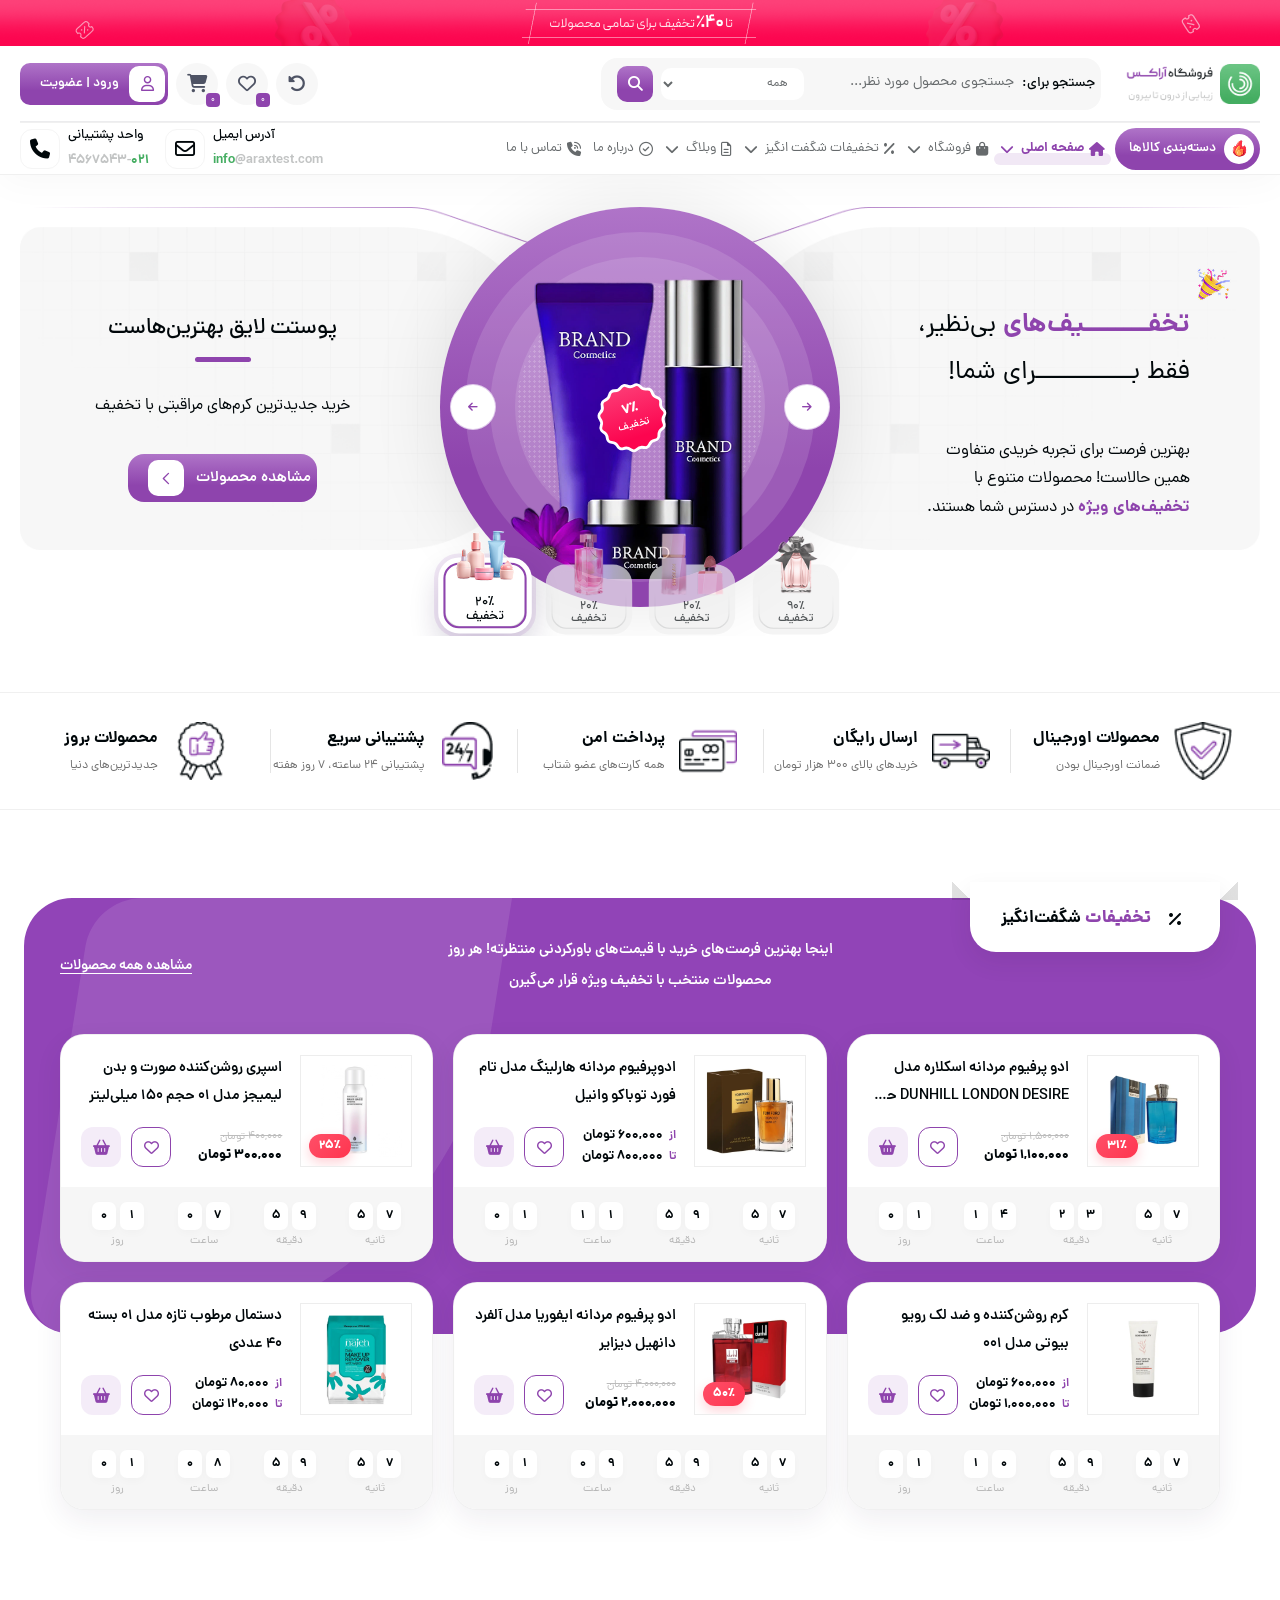
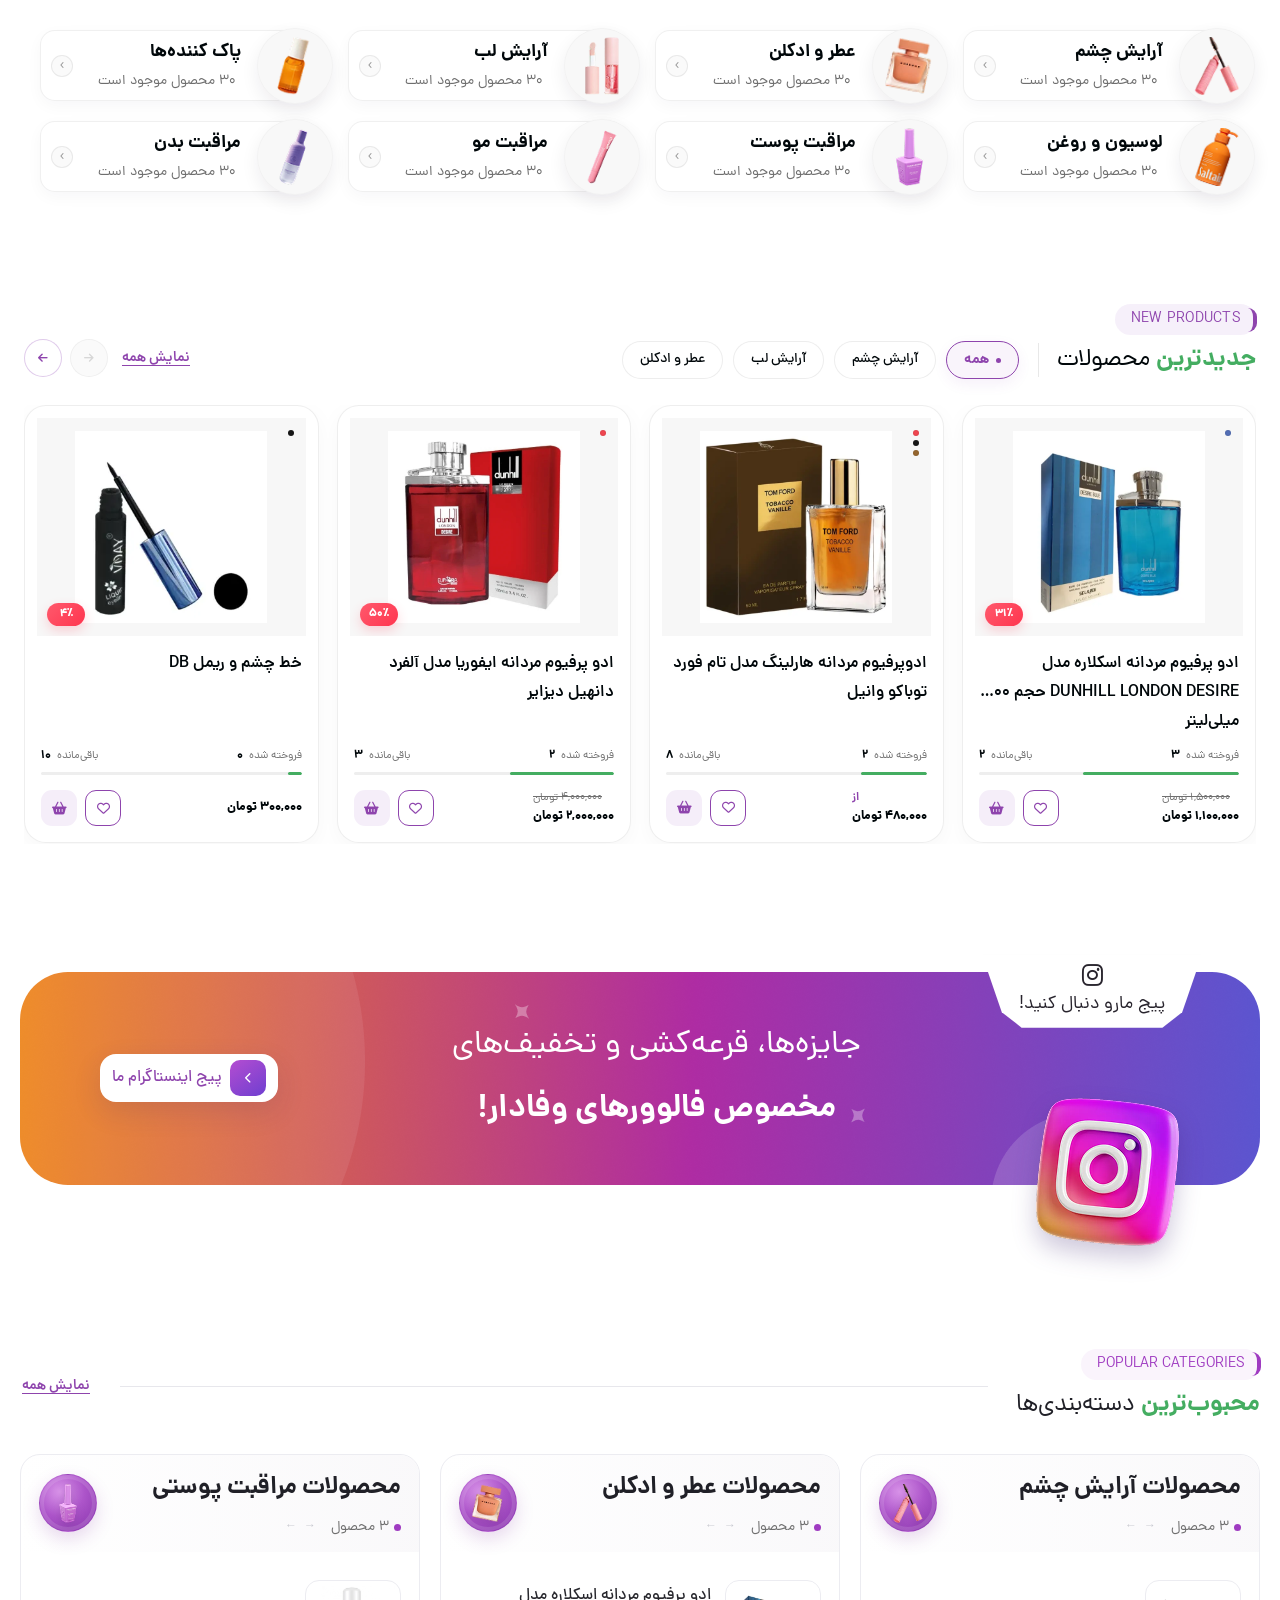
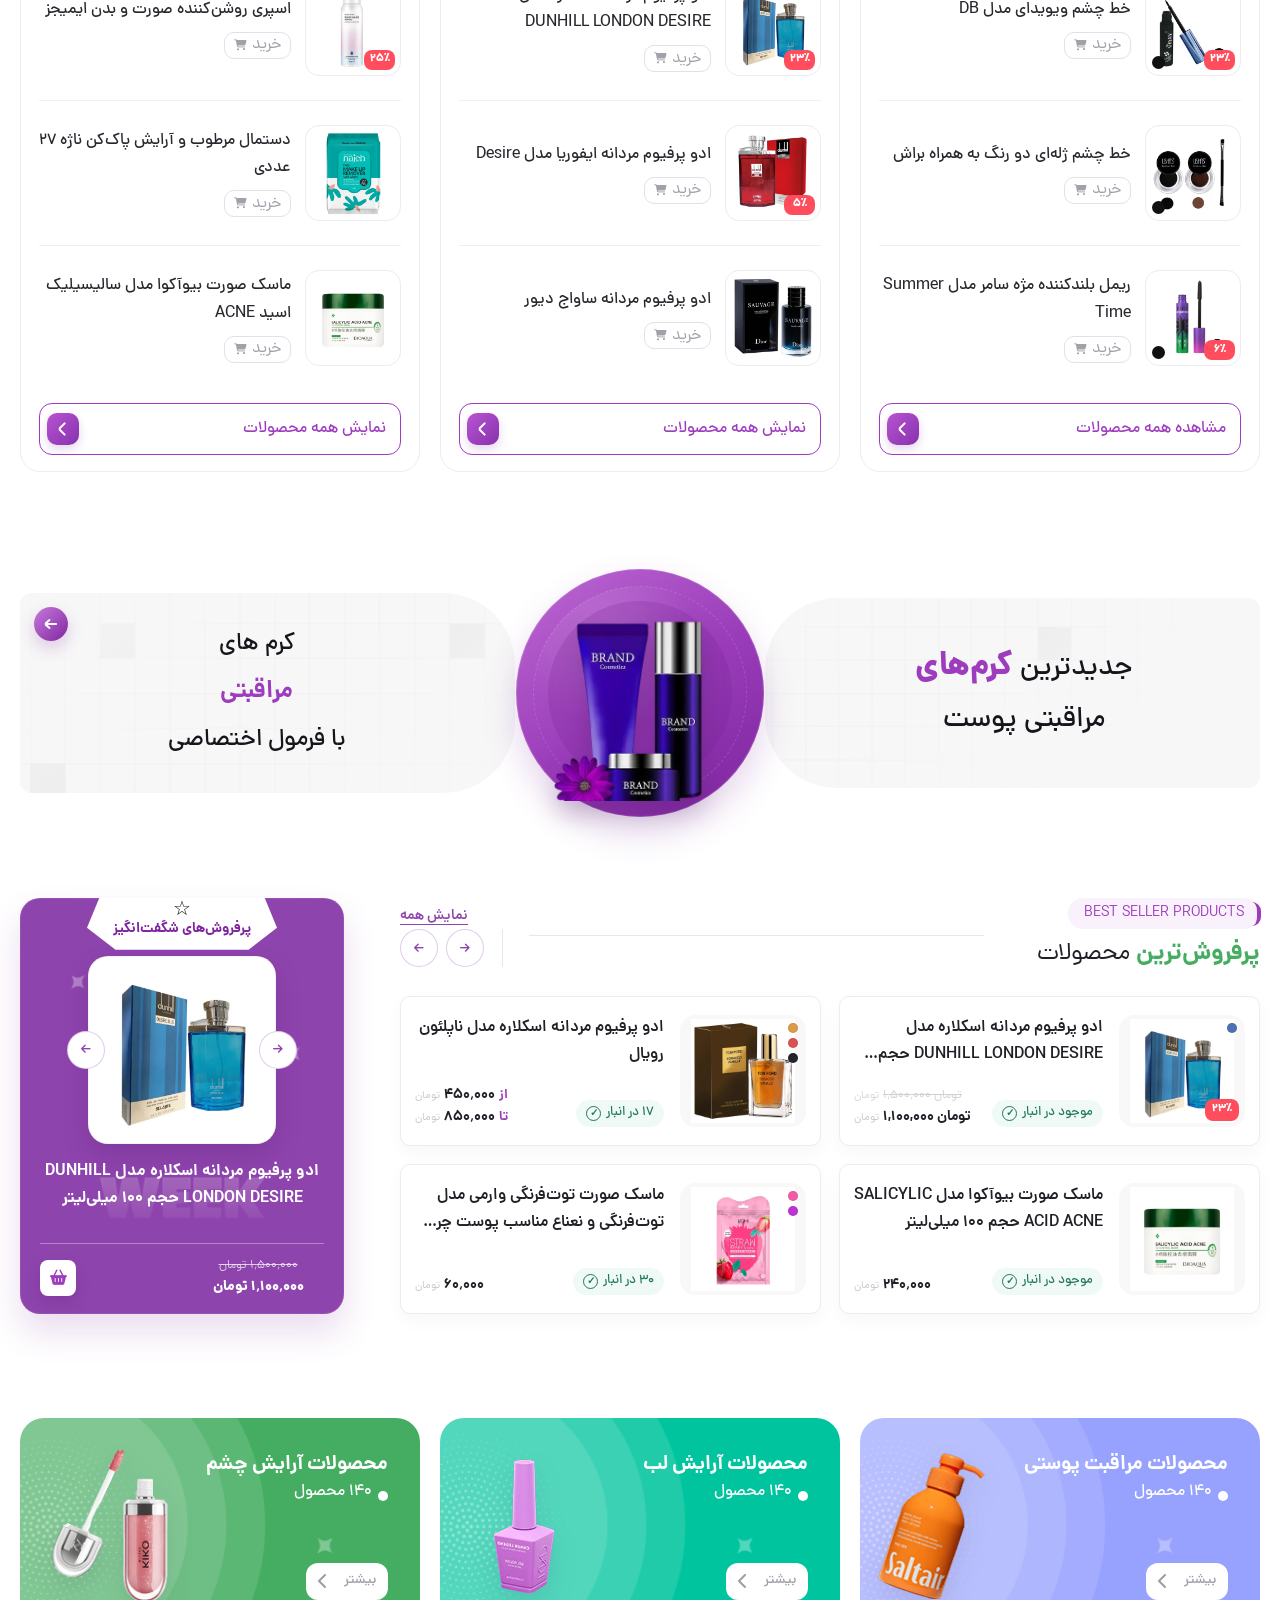
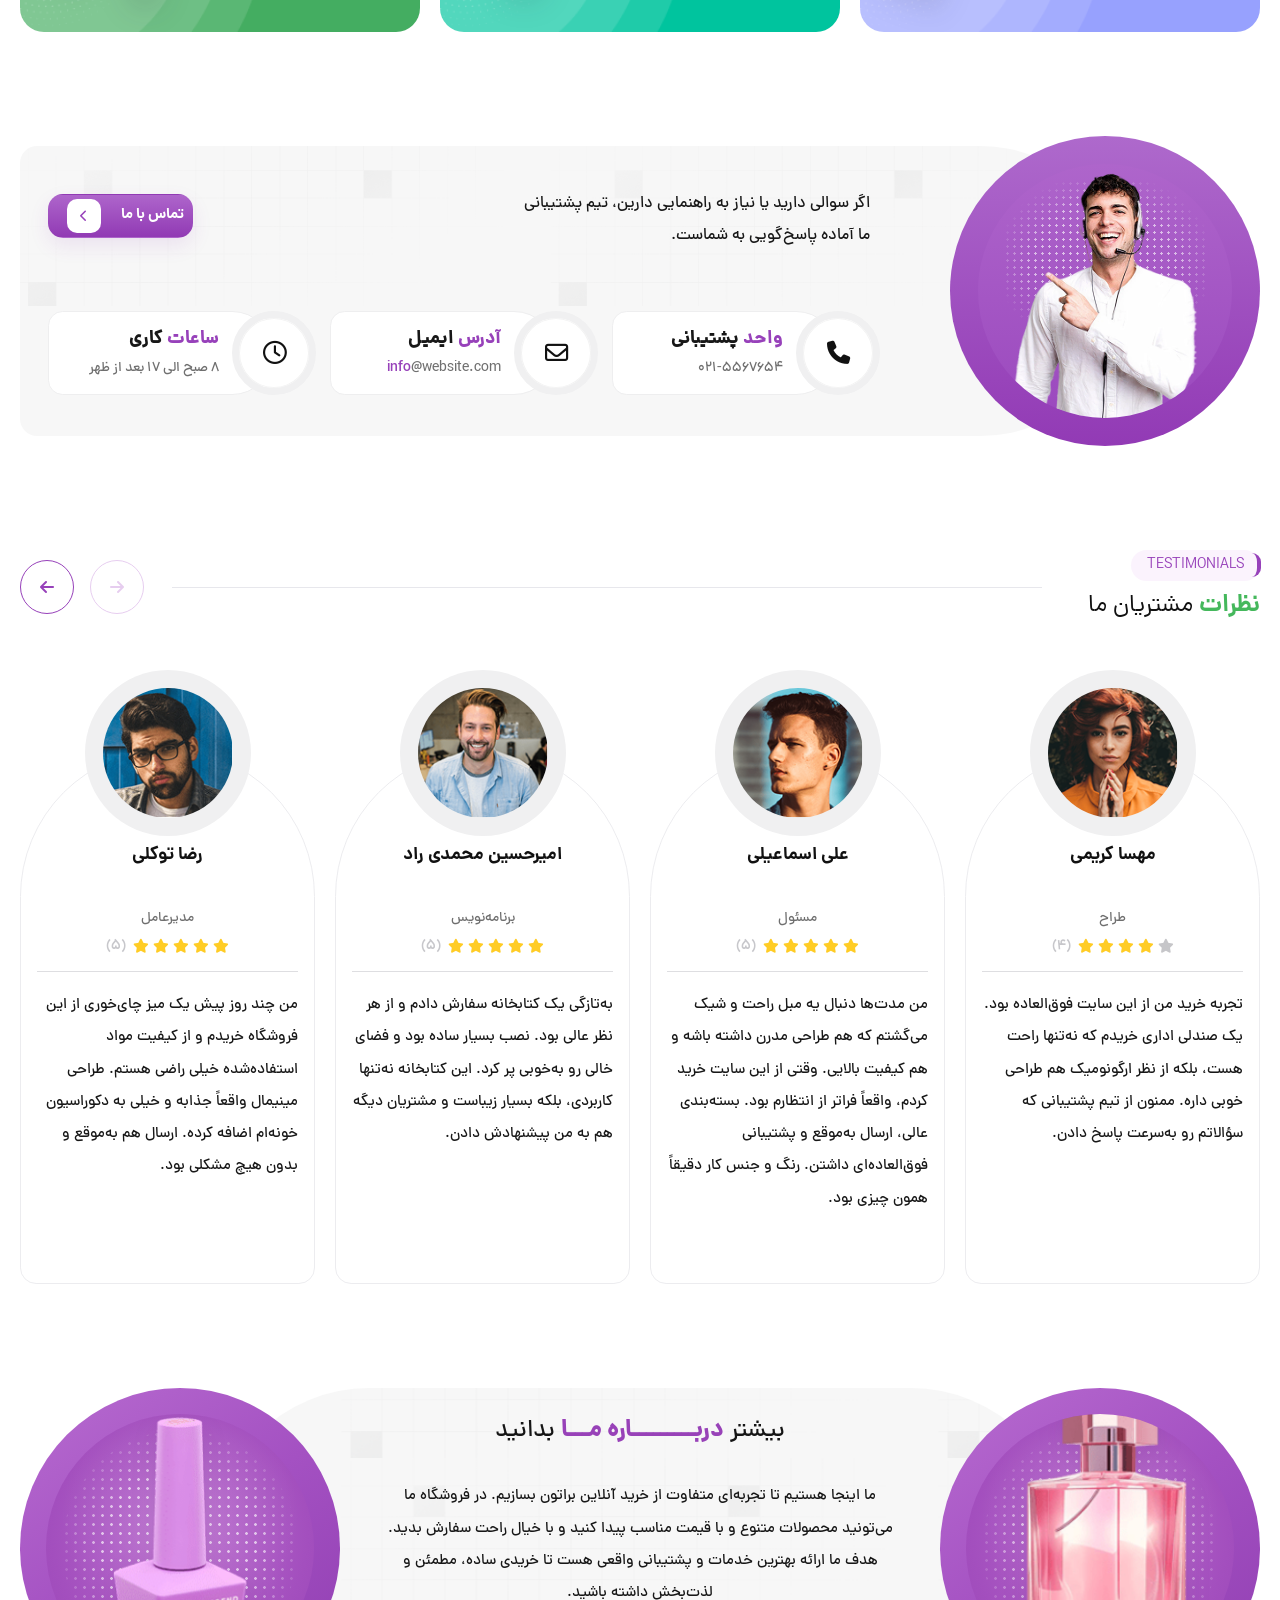
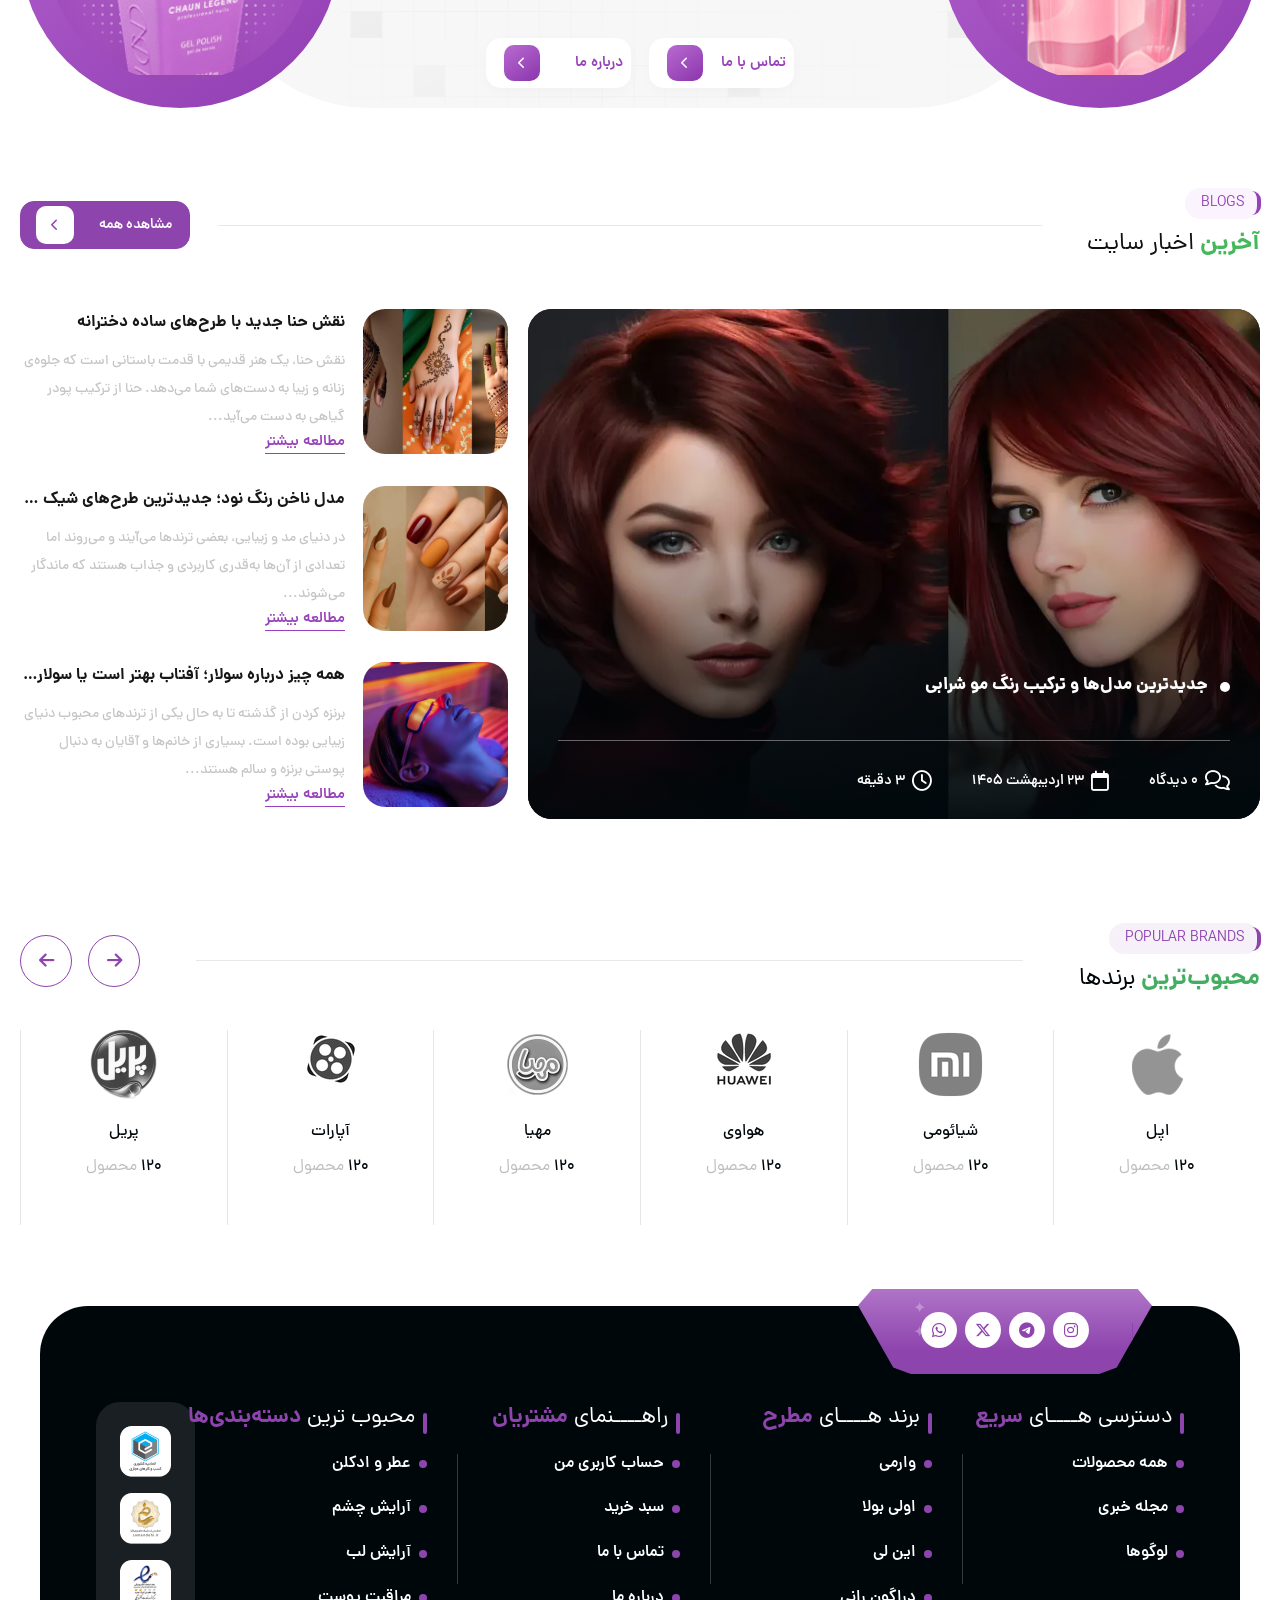
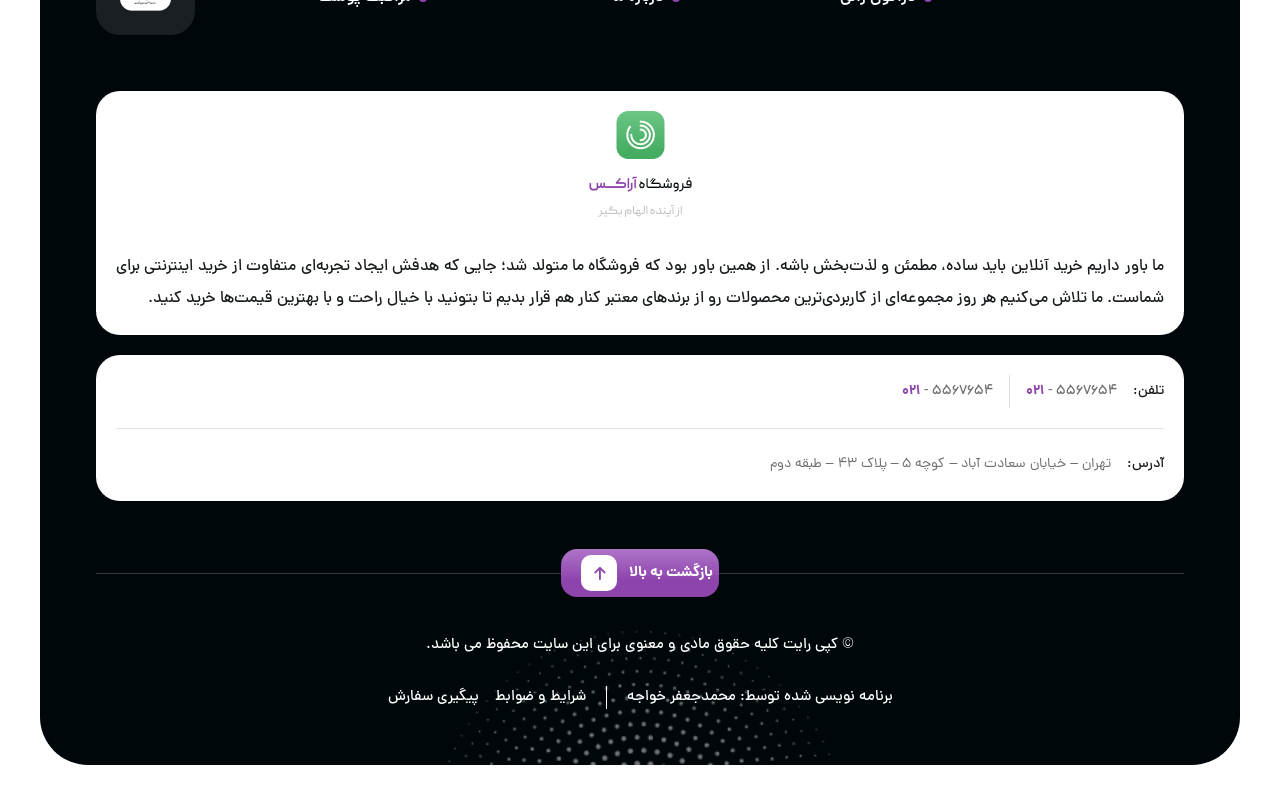
==== commit 372b45e1: "Improve accessibility and SEO" ====
--- a/demo.html
+++ b/demo.html
@@ -3,6 +3,10 @@
   <head>
     <meta charset="UTF-8" />
     <title>پیش نمایش : قالب وردپرس فروشگاهی بیژن</title>
+    <meta
+      name="description"
+      content="Bijan is a responsive e-commerce frontend featuring product search, shopping cart, wishlist, user accounts, interactive sliders, and a fully responsive RTL interface."
+    />
     <meta
       name="viewport"
       content="width=device-width, initial-scale=1, maximum-scale=5"
@@ -4010,6 +4014,7 @@
 
                   <div
                     class="testimonial-card__rating"
+                    role="img"
                     aria-label="امتیاز ۴ از ۵"
                   >
                     <span class="testimonial-card__score"> (۴) </span>
@@ -4052,6 +4057,7 @@
 
                   <div
                     class="testimonial-card__rating"
+                    role="img"
                     aria-label="امتیاز ۵ از ۵"
                   >
                     <span class="testimonial-card__score"> (۵) </span>
@@ -4096,6 +4102,7 @@
 
                   <div
                     class="testimonial-card__rating"
+                    role="img"
                     aria-label="امتیاز ۵ از ۵"
                   >
                     <span class="testimonial-card__score"> (۵) </span>
@@ -4139,6 +4146,7 @@
 
                   <div
                     class="testimonial-card__rating"
+                    role="img"
                     aria-label="امتیاز ۵ از ۵"
                   >
                     <span class="testimonial-card__score"> (۵) </span>
@@ -4182,6 +4190,7 @@
 
                   <div
                     class="testimonial-card__rating"
+                    role="img"
                     aria-label="امتیاز ۵ از ۵"
                   >
                     <span class="testimonial-card__score"> (۵) </span>
@@ -5039,7 +5048,7 @@
 
               <!-- Trust Logos -->
               <div class="site-footer__trust">
-                <a href="#">
+                <a href="#" aria-label="نماد اعتماد فروشگاه">
                   <img
                     src="assets/images/logo1.png"
                     alt=""
@@ -5048,7 +5057,7 @@
                   />
                 </a>
 
-                <a href="#">
+                <a href="#" aria-label="مجوز فروشگاه">
                   <img
                     src="assets/images/logo2.png"
                     alt=""
@@ -5057,7 +5066,7 @@
                   />
                 </a>
 
-                <a href="#">
+                <a href="#" aria-label="نشان اعتبار فروشگاه">
                   <img
                     src="assets/images/logo3.png"
                     alt=""
--- a/assets/css/store-benefits.css
+++ b/assets/css/store-benefits.css
@@ -114,7 +114,7 @@
 .store-benefit__description {
   margin: 0;
 
-  color: var(--color-text-muted, #b8b8b8);
+  color: #6f6f6f;
 
   font-size: 0.75rem;
   font-weight: 400;
--- a/assets/css/category-shortcuts.css
+++ b/assets/css/category-shortcuts.css
@@ -159,8 +159,8 @@
 
   overflow: hidden;
 
-  color: #bdbdbd;
-
+  color: #6f6f6f;
+  
   font-size: 0.875rem;
   line-height: 1.5;
 
--- a/assets/css/new-products.css
+++ b/assets/css/new-products.css
@@ -134,7 +134,7 @@
   justify-self: end;
 
   min-width: max-content;
-  
+
   margin-right: 4px;
   padding-right: 20px;
 
@@ -447,7 +447,7 @@
 
   background: linear-gradient(135deg, #ff596c, #ff354f);
 
-  color:var(--color-white);
+  color: var(--color-white);
 
   font-size: var(--text-2xs);
   font-weight: 800;
@@ -527,7 +527,7 @@
   justify-content: space-between;
   gap: 10px;
 
-  color: #aaaaaa;
+  color: #6f6f6f;
   font-size: var(--text-2xs);
   line-height: 1.6;
 }
@@ -611,7 +611,7 @@
 
   border-radius: 11px;
 
-  background:var(--color-white);
+  background: var(--color-white);
   color: var(--color-brand-primary);
 
   font: inherit;
@@ -636,7 +636,7 @@
   border-color: var(--color-brand-primary);
 
   background: var(--color-brand-primary);
-  color:var(--color-white);
+  color: var(--color-white);
 
   transform: translateY(-2px);
 }
@@ -662,7 +662,7 @@
 }
 
 .product-card__prices del {
-  color: #b9b9b9;
+  color: #6f6f6f;
 
   font-size: 0.62rem;
   font-weight: 400;
@@ -940,7 +940,7 @@
   .product-card__content {
     padding: 11px 10px 12px;
   }
-  
+
   /* ---------- Stock ---------- */
   .product-card__stock {
     margin-top: 7px;
--- a/assets/css/popular-categories.css
+++ b/assets/css/popular-categories.css
@@ -7,7 +7,7 @@
   --pc-purple-dark: #8730aa;
   --pc-purple-light: #f7effa;
   --pc-text: #202027;
-  --pc-muted: #a8a8b0;
+  --pc-muted: #6f6f6f;
   --pc-border: #ececf1;
   --pc-soft: #faf9fb;
   --pc-discount: #ff4d5e;
--- a/assets/css/best-sellers.css
+++ b/assets/css/best-sellers.css
@@ -7,7 +7,7 @@
   --bs-purple-dark: #7e249e;
   --bs-purple-soft: #f9f1fb;
 
-  --bs-green: #30a67a;
+  --bs-green: #24785a;
   --bs-green-soft: #effaf6;
 
   --bs-red: #ff4d5e;
--- a/assets/css/support-cta.css
+++ b/assets/css/support-cta.css
@@ -12,8 +12,8 @@
   --support-border: #eeeeef;
 
   --support-text: #171717;
-  --support-muted: #9d9da3;
-
+  --support-muted: #6f6f6f;
+  
   width: 100%;
   margin-top: 24px;
   padding: 0 20px 80px;
--- a/assets/css/testimonials.css
+++ b/assets/css/testimonials.css
@@ -8,7 +8,7 @@
   --testimonials-yellow: #ffcc25;
 
   --testimonials-border: #ececef;
-  --testimonials-muted: #c2c2c7;
+  --testimonials-muted: #6f6f6f;
   --testimonials-avatar-bg: #f0f0f1;
 
   --testimonials-gap: 20px;
--- a/assets/css/site-footer.css
+++ b/assets/css/site-footer.css
@@ -9,7 +9,7 @@
   --footer-green: #50b96c;
 
   --footer-white: #fcfeff;
-  --footer-muted: #999c9d;
+  --footer-muted: #6f6f6f;
   --footer-line: rgba(255, 255, 255, 0.2);
 
   width: 100%;
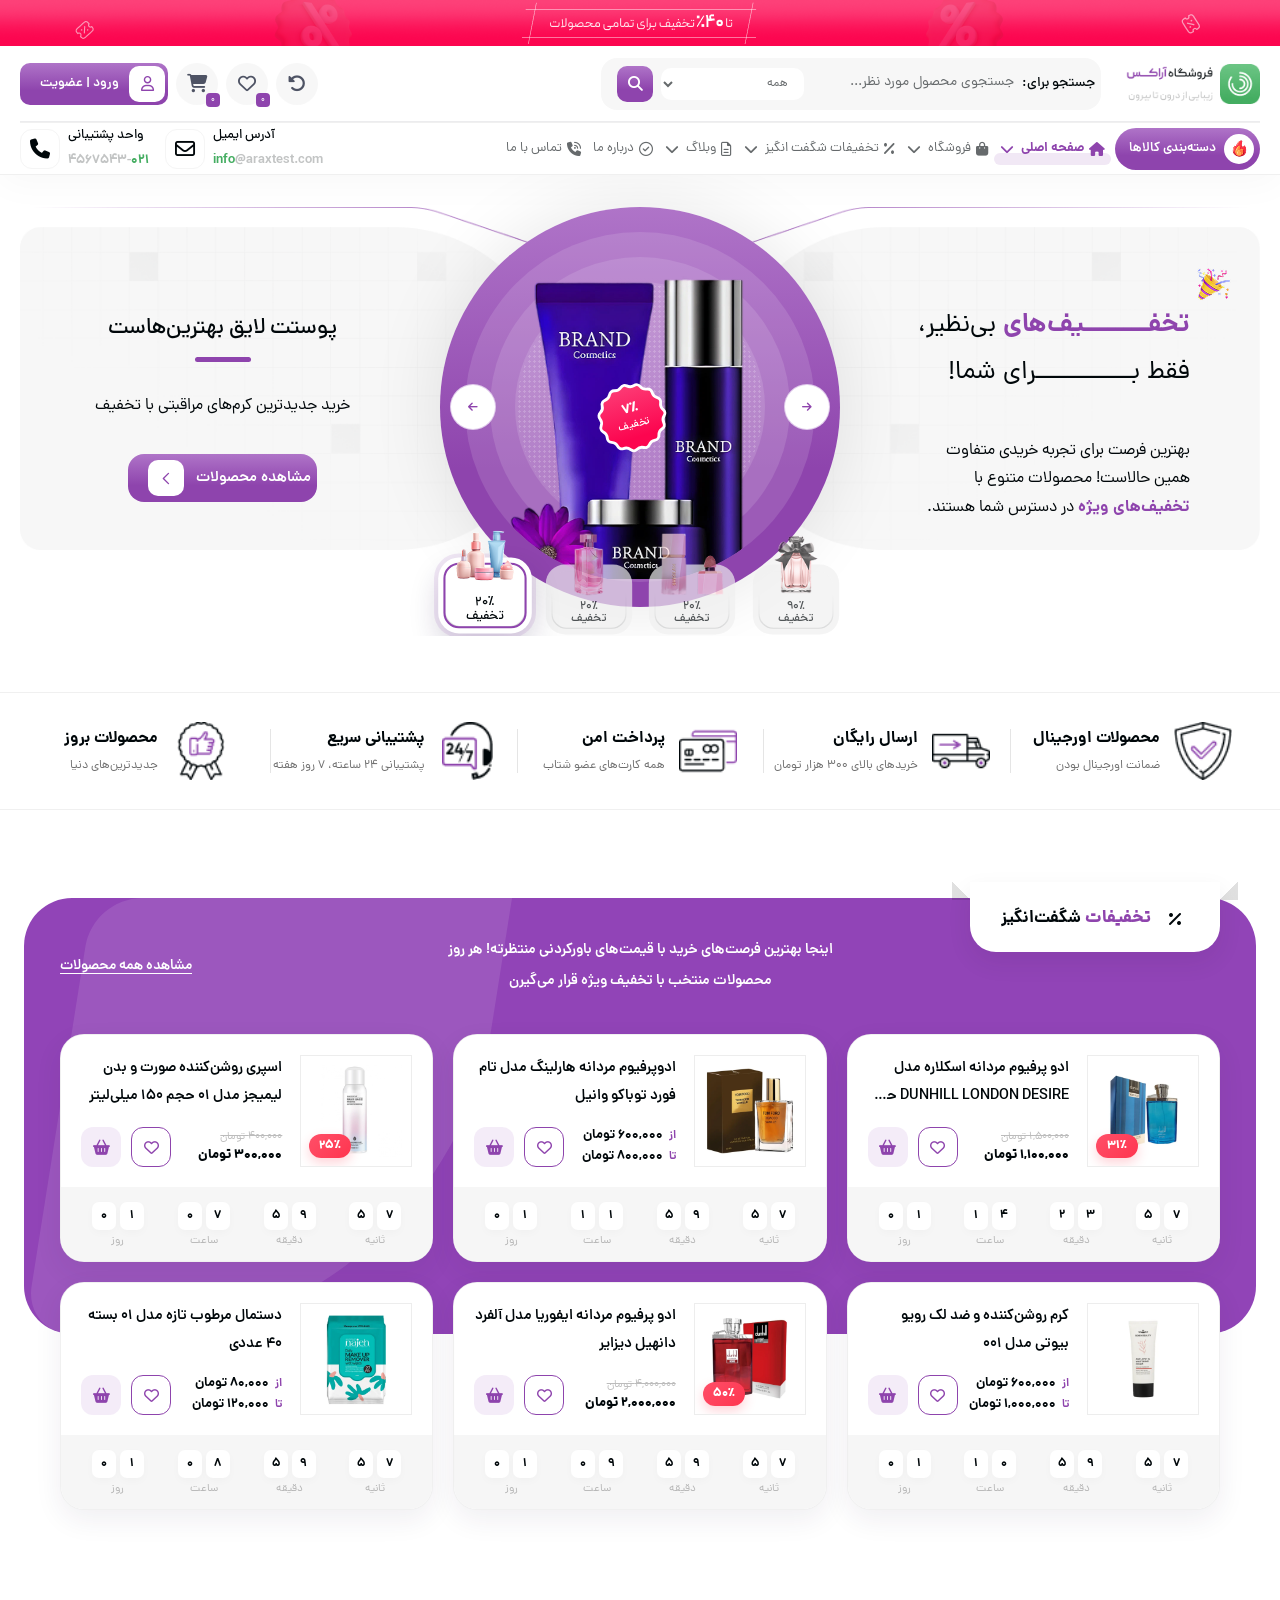
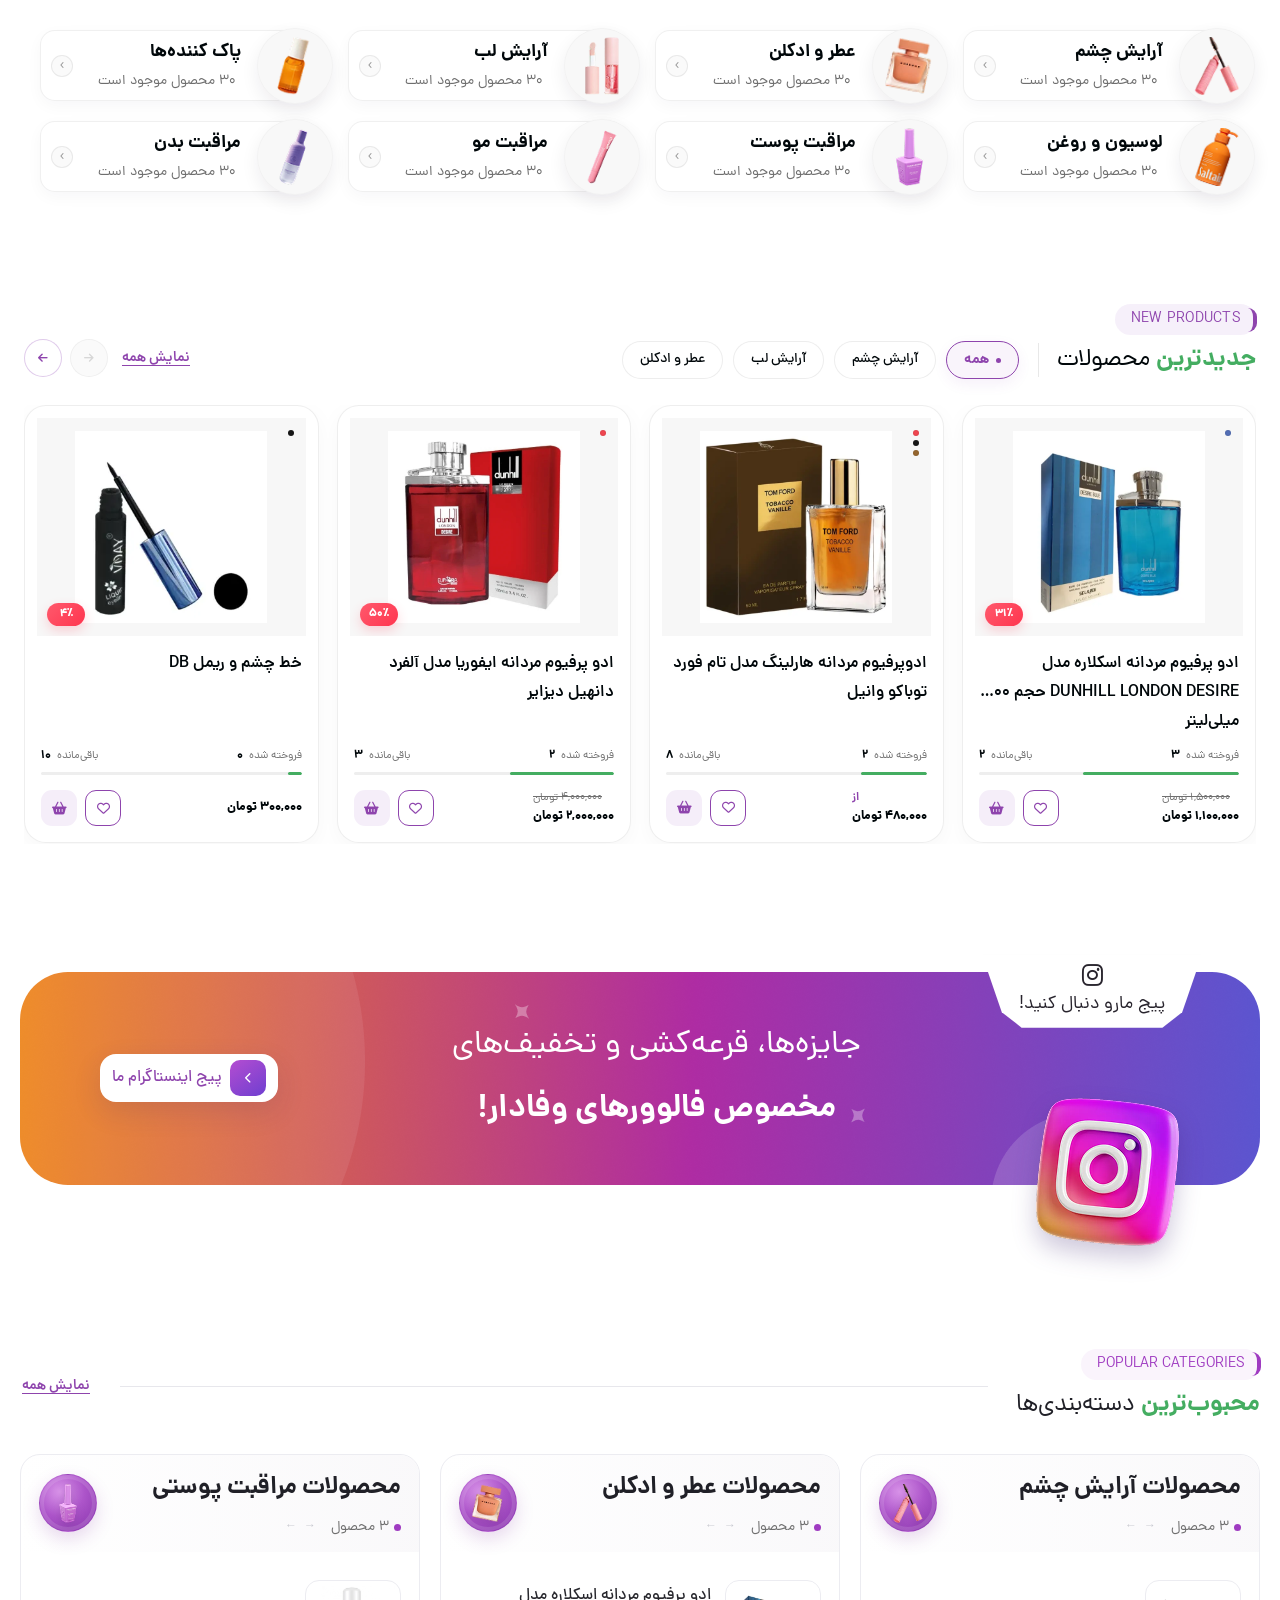
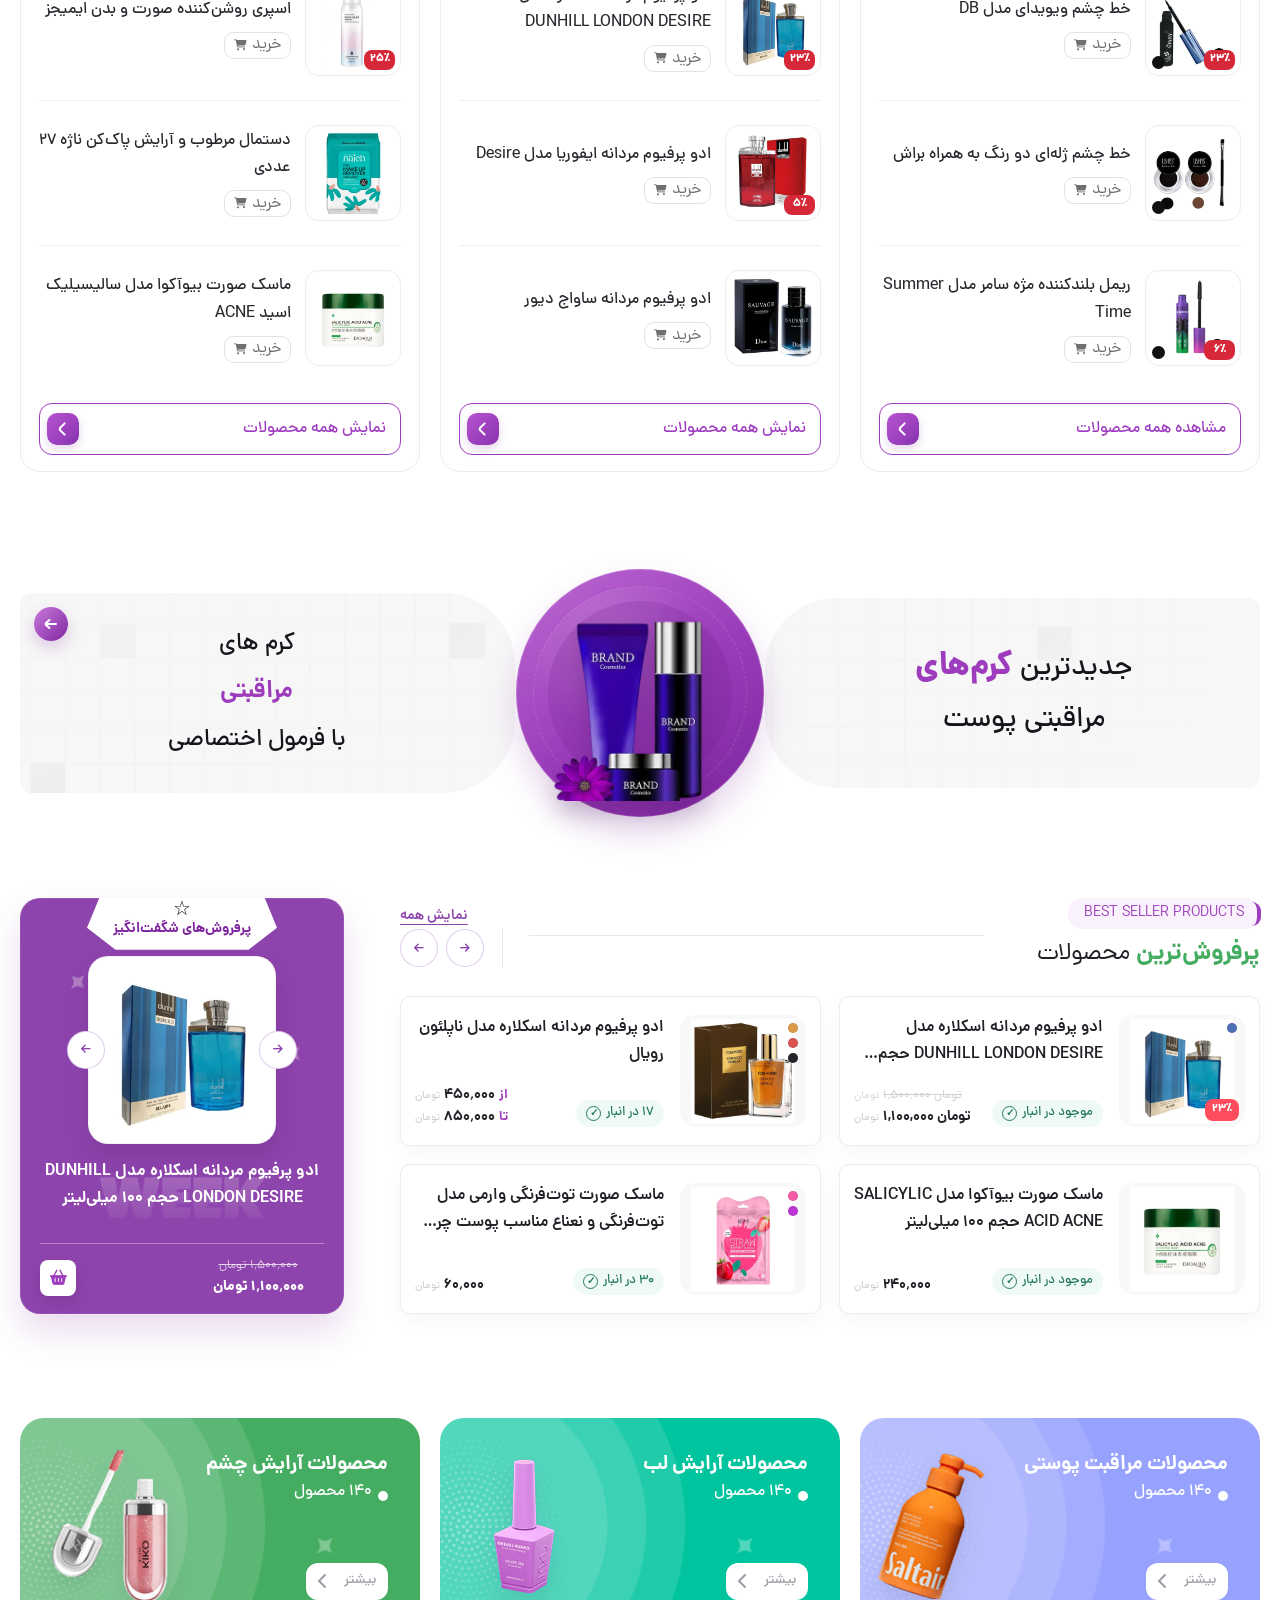
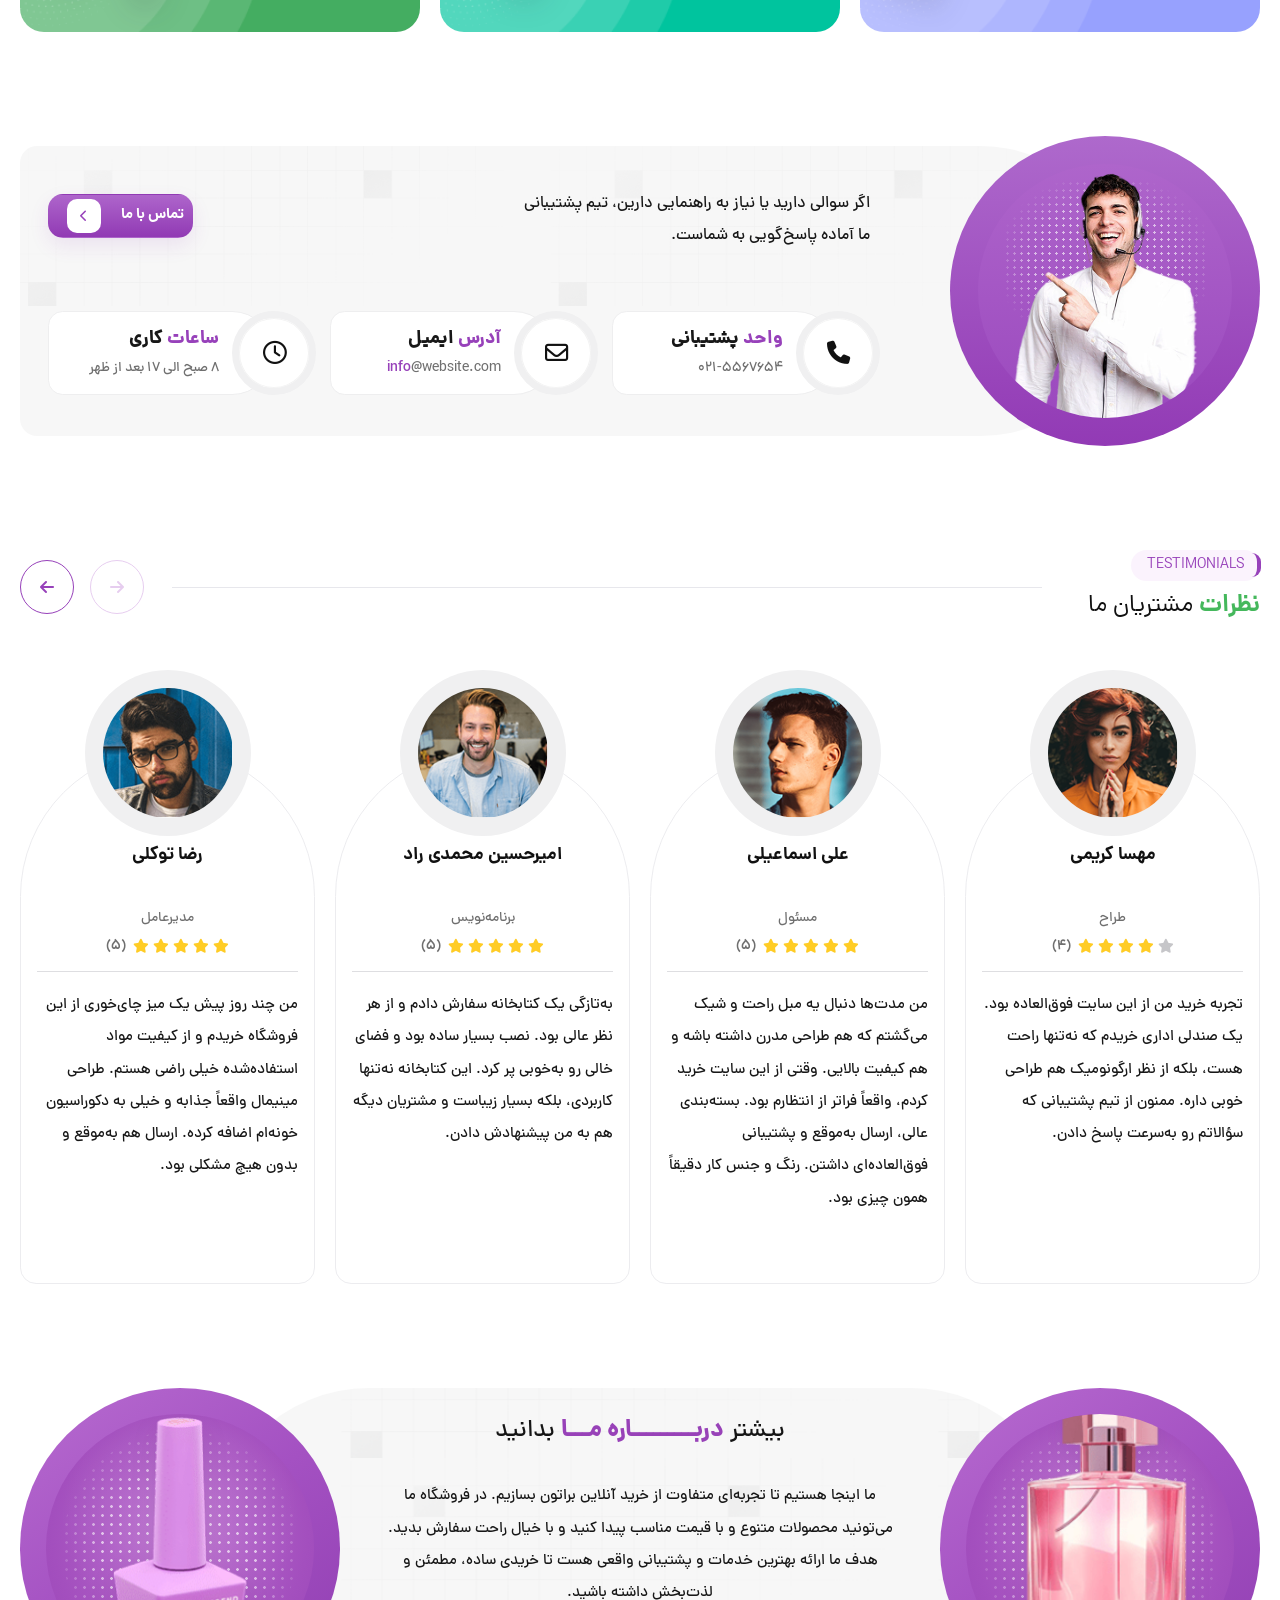
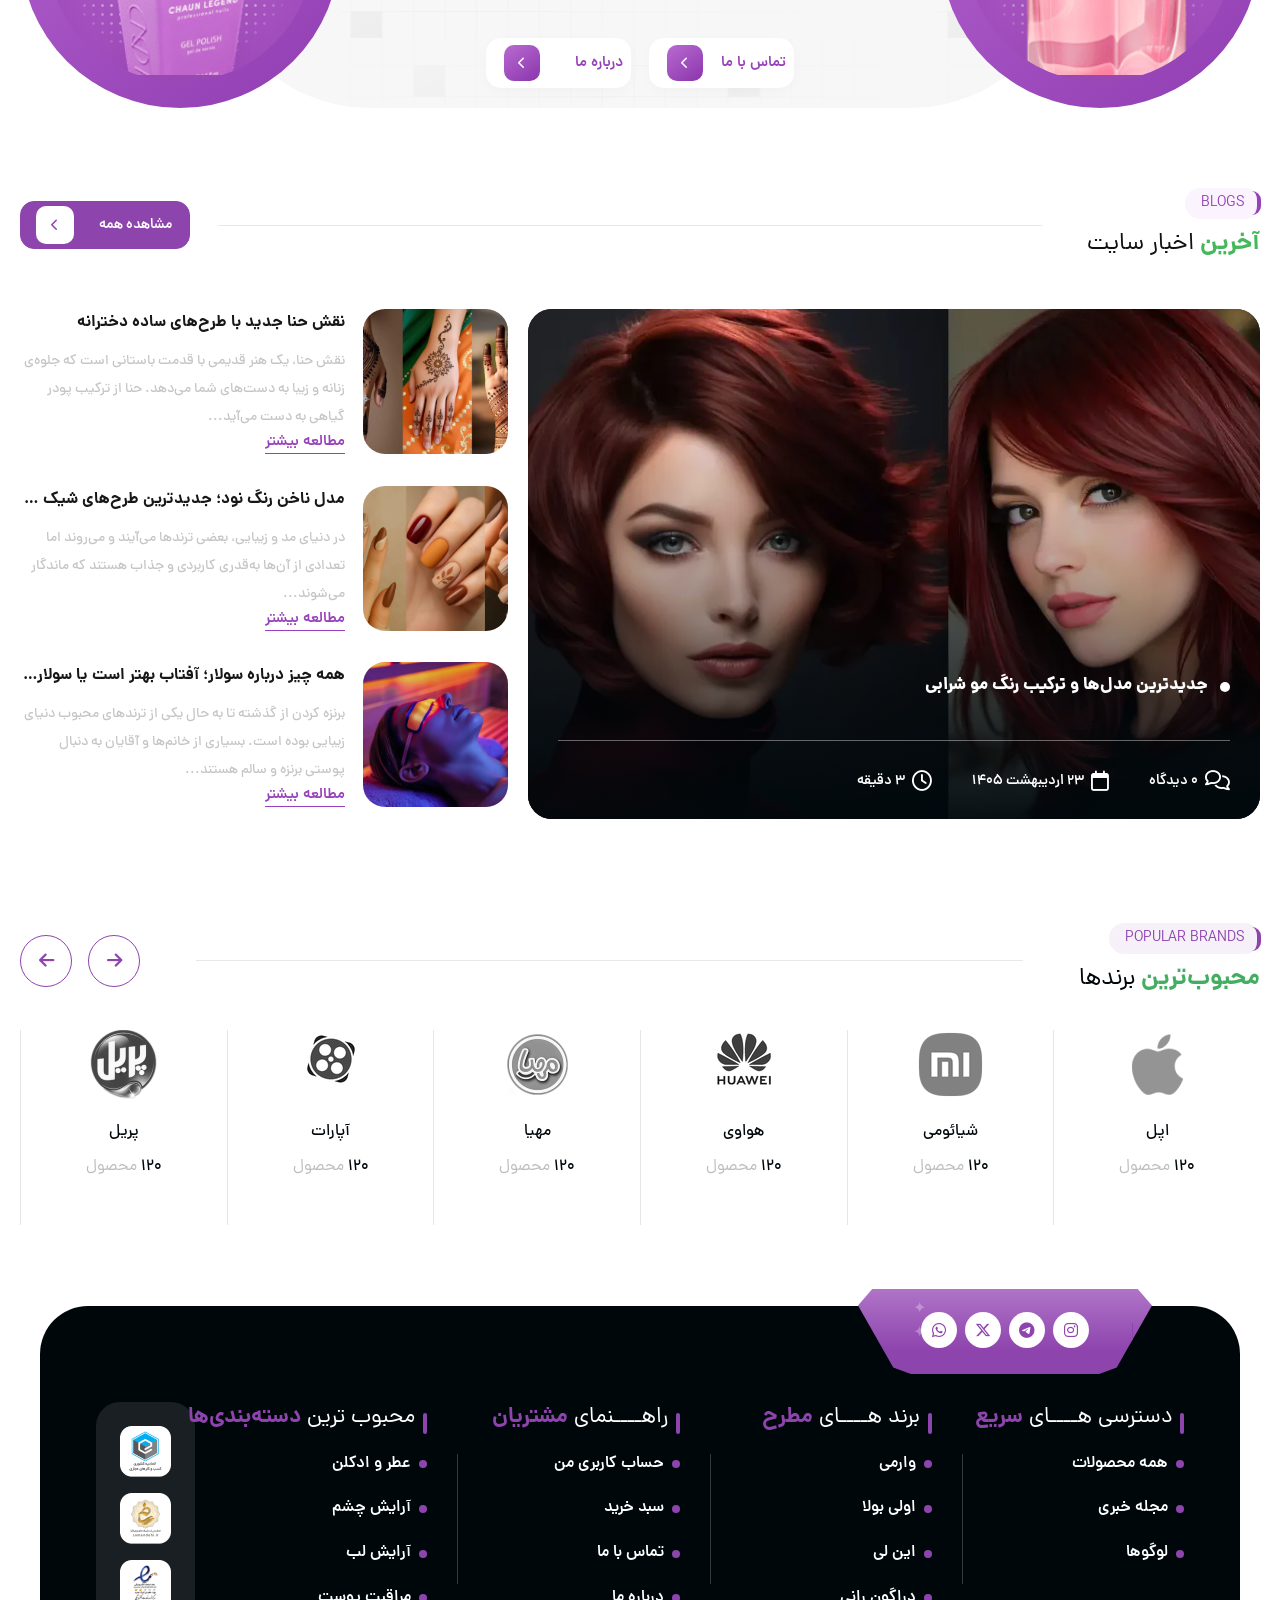
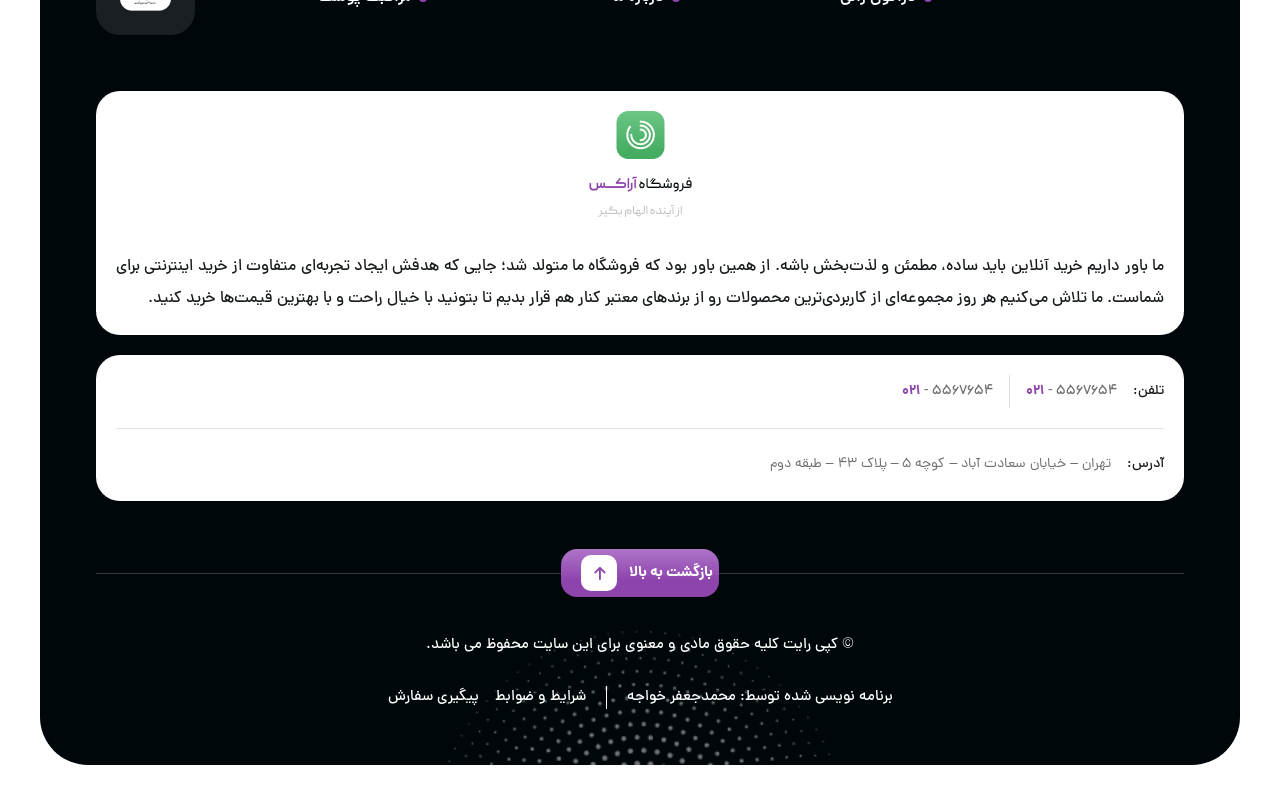
==== commit 750cd0da: "Improve accessibility scores and touch targets" ====
--- a/demo.html
+++ b/demo.html
@@ -2911,7 +2911,7 @@
 
                     <span
                       class="popular-mini-product__color"
-                      aria-label="رنگ مشکی"
+                      title="رنگ مشکی"
                     ></span>
                   </figure>
                 </article>
@@ -2947,7 +2947,7 @@
 
                     <span
                       class="popular-mini-product__color"
-                      aria-label="رنگ مشکی"
+                      title="رنگ مشکی"
                     ></span>
                   </figure>
                 </article>
@@ -2985,7 +2985,7 @@
 
                     <span
                       class="popular-mini-product__color"
-                      aria-label="رنگ مشکی"
+                      title="رنگ مشکی"
                     ></span>
                   </figure>
                 </article>
--- a/assets/css/popular-categories.css
+++ b/assets/css/popular-categories.css
@@ -10,7 +10,7 @@
   --pc-muted: #6f6f6f;
   --pc-border: #ececf1;
   --pc-soft: #faf9fb;
-  --pc-discount: #ff4d5e;
+  --pc-discount: #d62839;
 
   width: 100%;
   margin-top: 164px;
@@ -340,7 +340,7 @@
   border-radius: var(--radius-md);
   background: var(--color-white);
 
-  color: #a1a1aa;
+  color: #6f6f6f;
   font-size: 1rem;
   font-weight: 400;
   line-height: 1;
--- a/assets/css/testimonials.css
+++ b/assets/css/testimonials.css
@@ -381,7 +381,7 @@
 }
 
 .testimonial-card__score {
-  color: #c7c7cb;
+  color: #6f6f6f;
 
   font-size: 0.875rem;
   font-weight: 600;
--- a/assets/css/blog-news.css
+++ b/assets/css/blog-news.css
@@ -806,22 +806,40 @@
   }
 
   .blog-news__mobile-dot {
+    position: relative;
+
+    width: 32px;
+    height: 32px;
+
+    padding: 0;
+
+    border: 0;
+    background: transparent;
+
+    cursor: pointer;
+  }
+
+  .blog-news__mobile-dot {
+    min-width: 32px;
+    min-height: 32px;
+    flex: 0 0 32px;
+  }
+
+  .blog-news__mobile-dot::before {
+    content: "";
+
+    position: absolute;
+
     width: 7px;
     height: 7px;
 
-    padding: 0;
-
-    border: 0;
+    top: 50%;
+    left: 50%;
+
     border-radius: 50%;
-
     background: #d8c0e2;
 
-    cursor: pointer;
-
-    transition:
-      width var(--duration-base) ease,
-      border-radius var(--duration-base) ease,
-      background-color var(--duration-base) ease;
+    transform: translate(-50%, -50%);
   }
 
   .blog-news__mobile-dot.is-active {
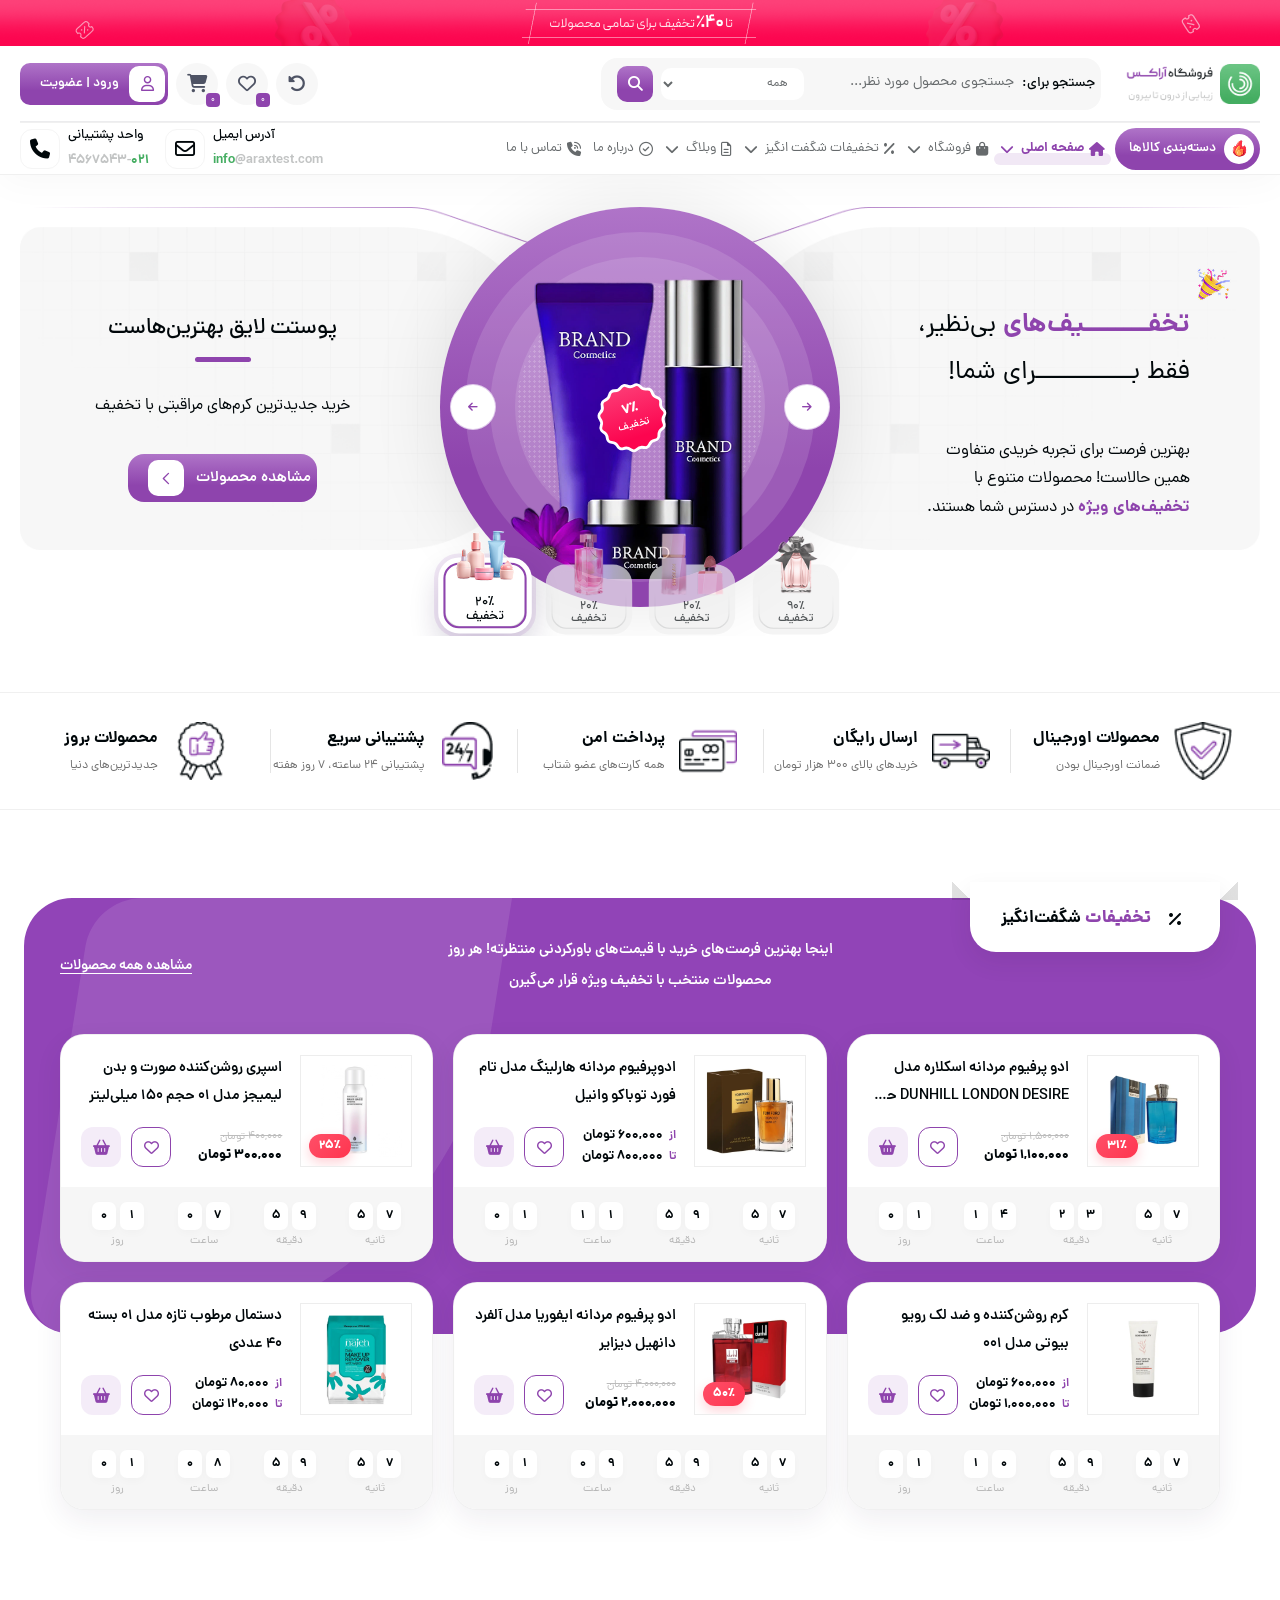
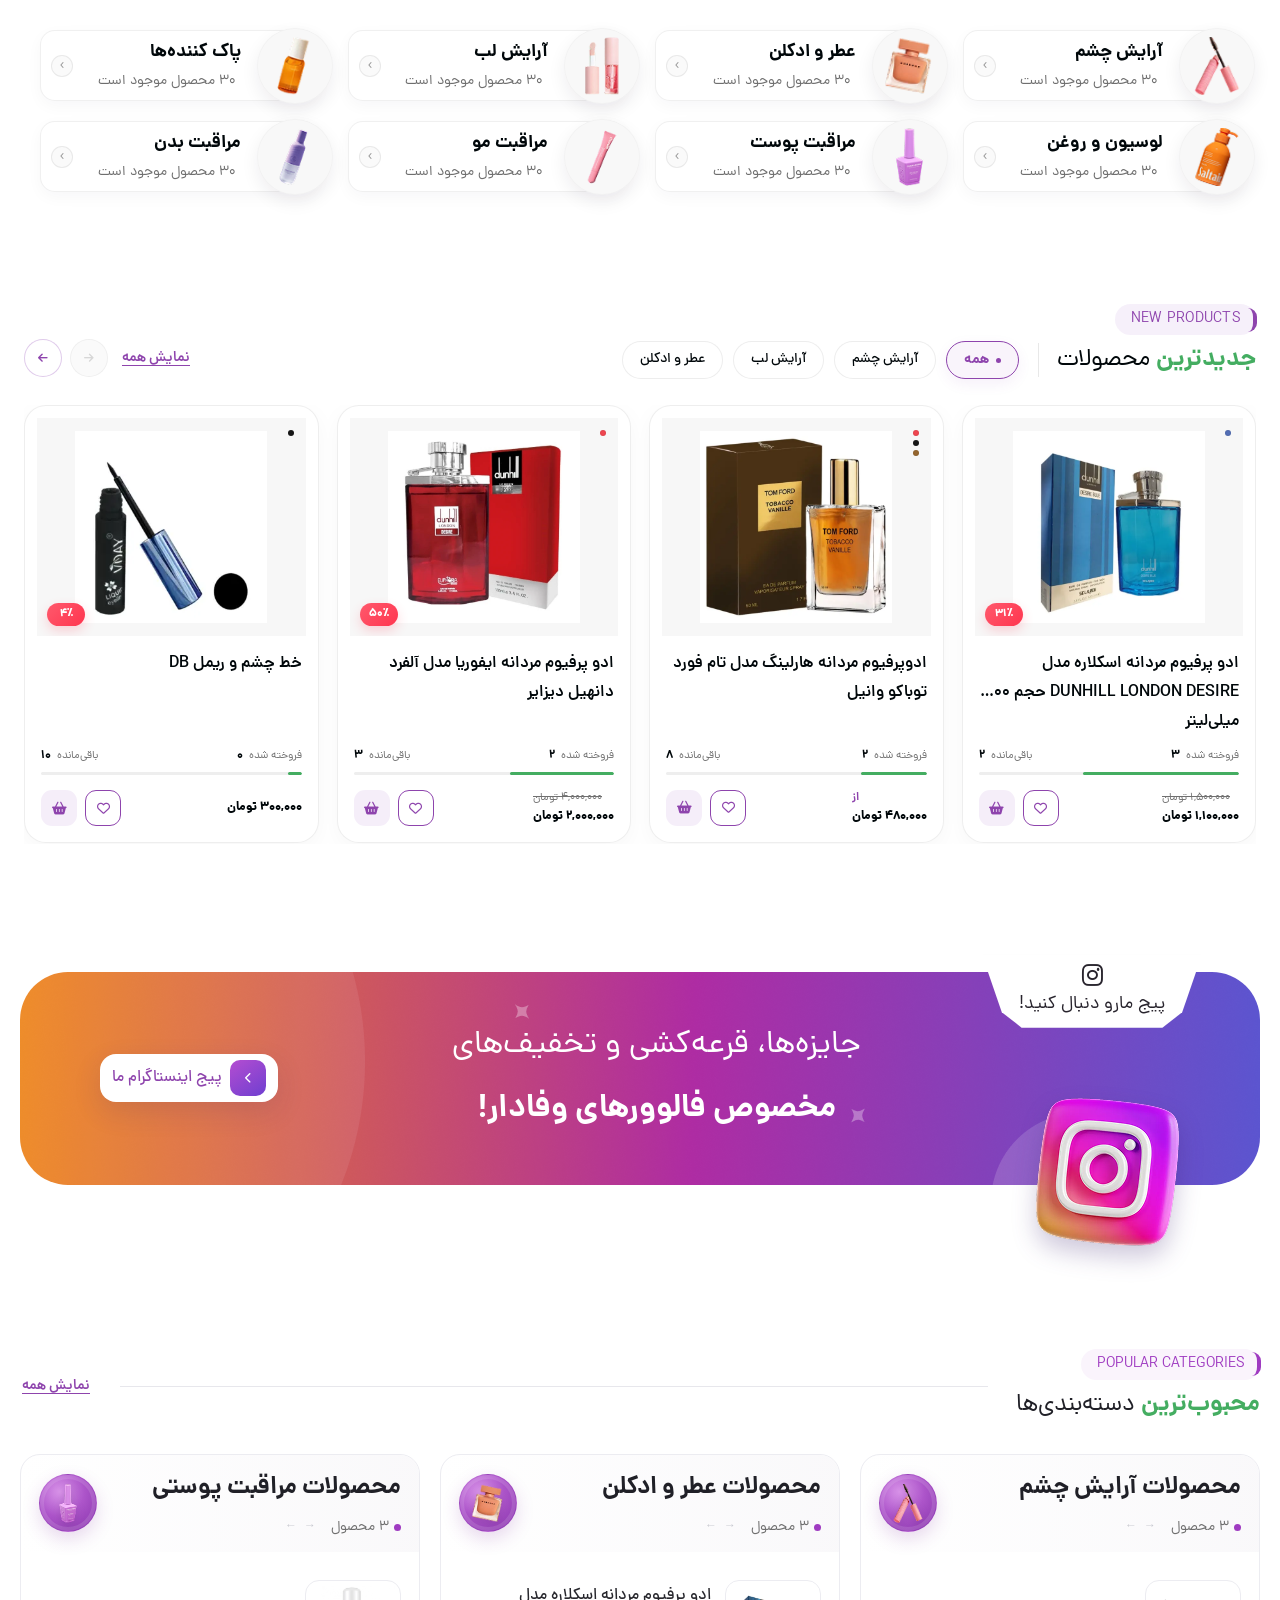
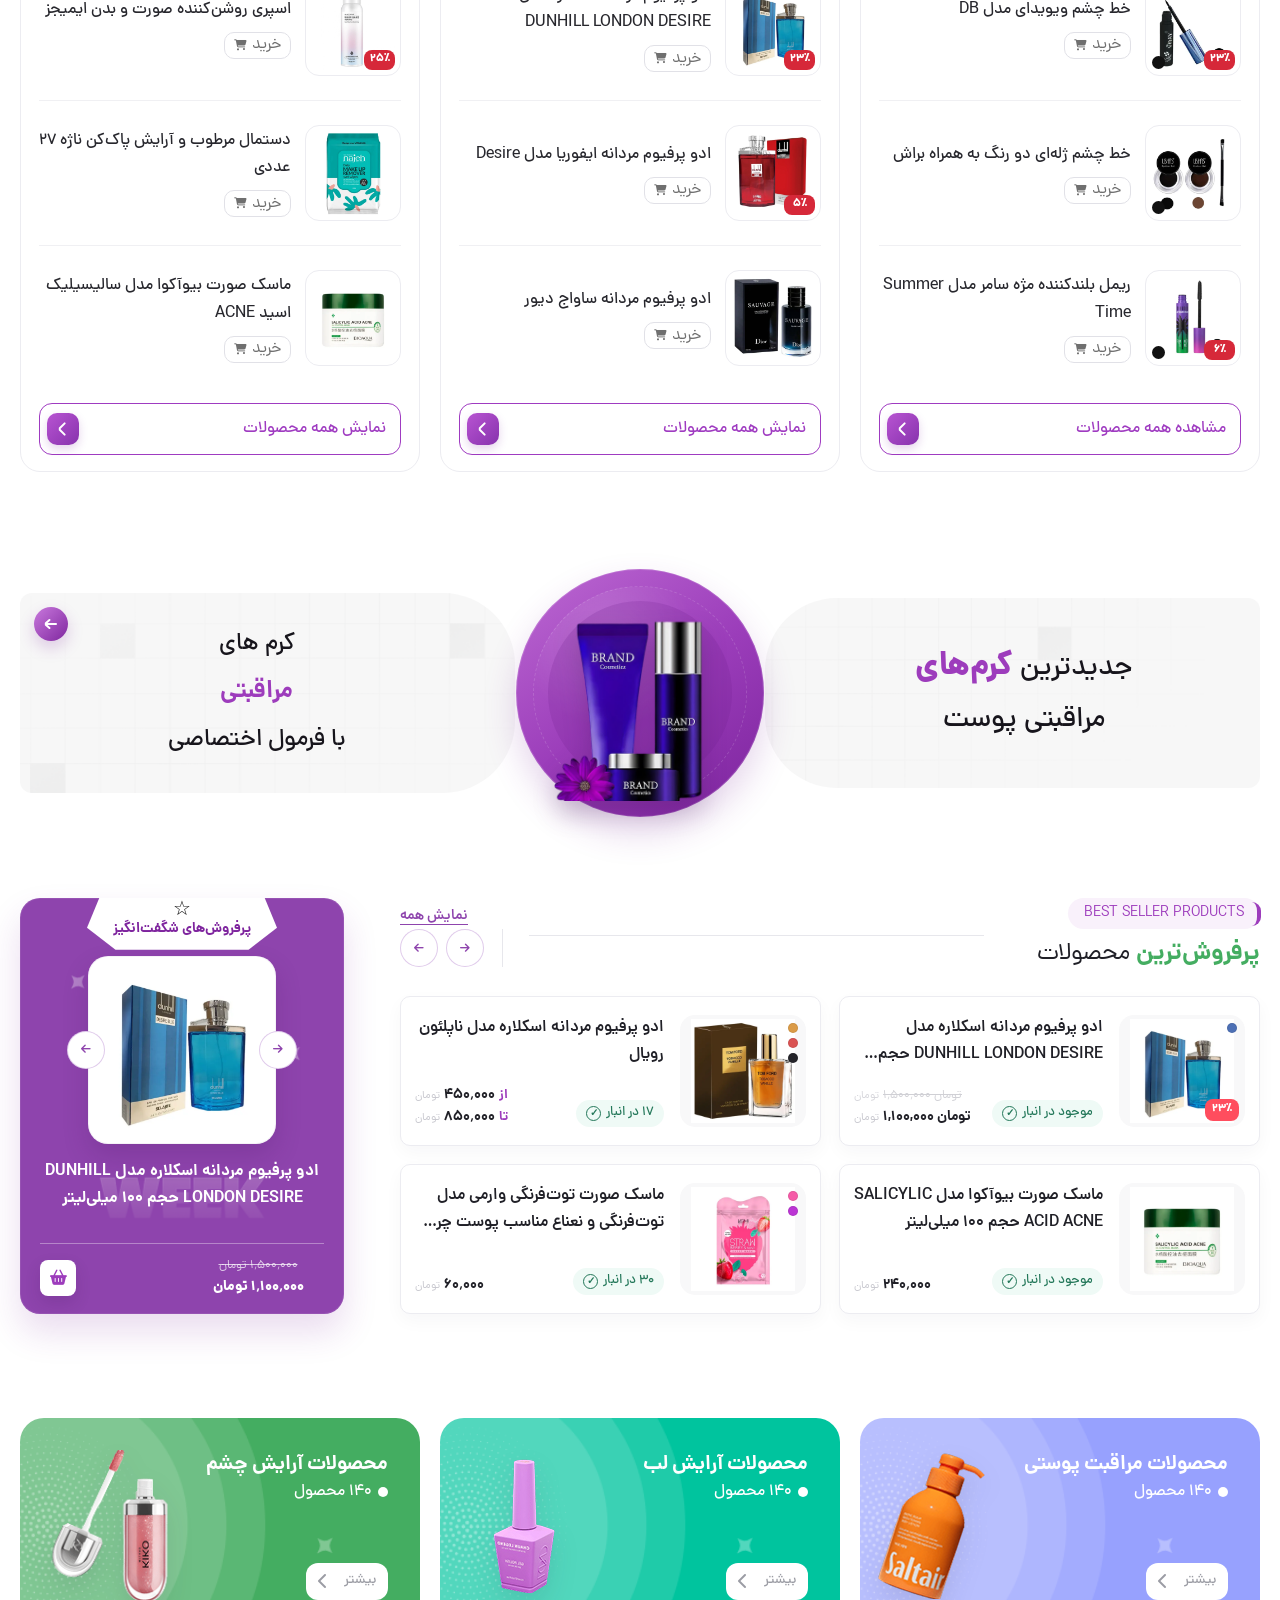
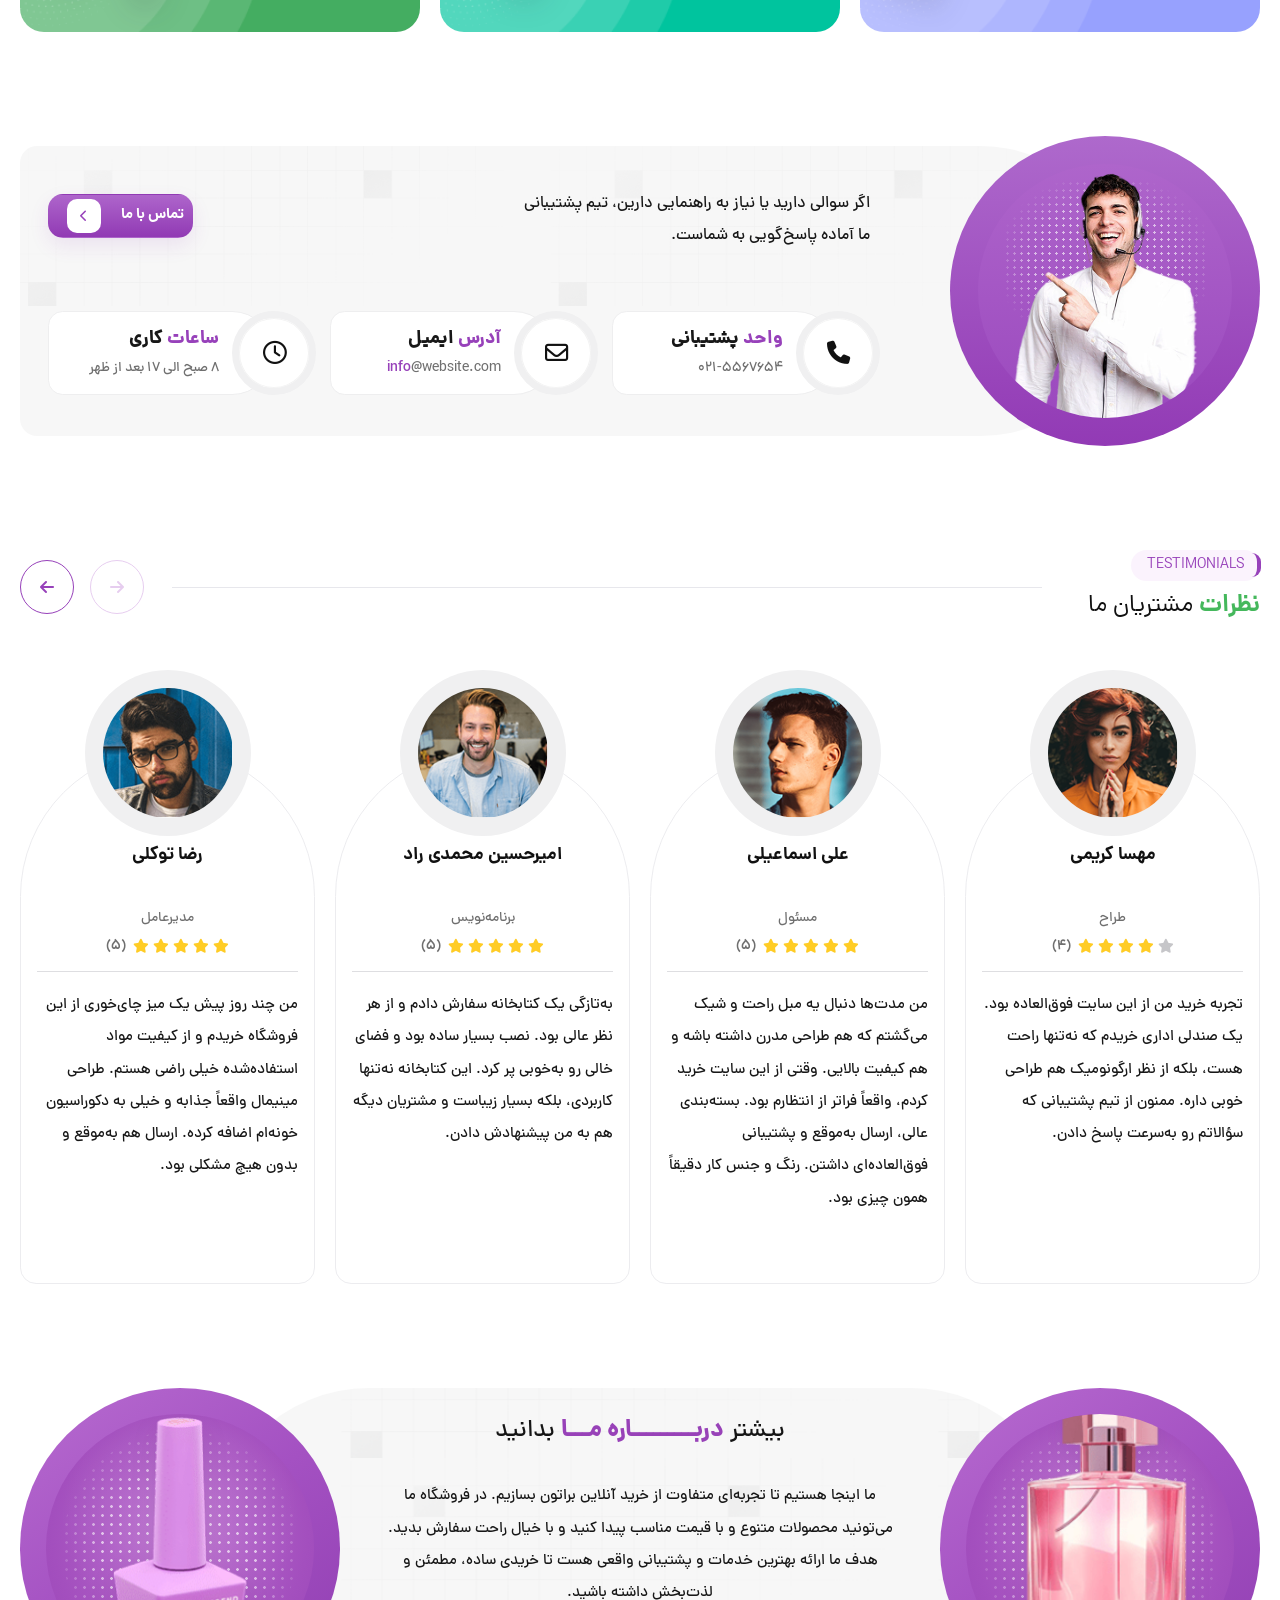
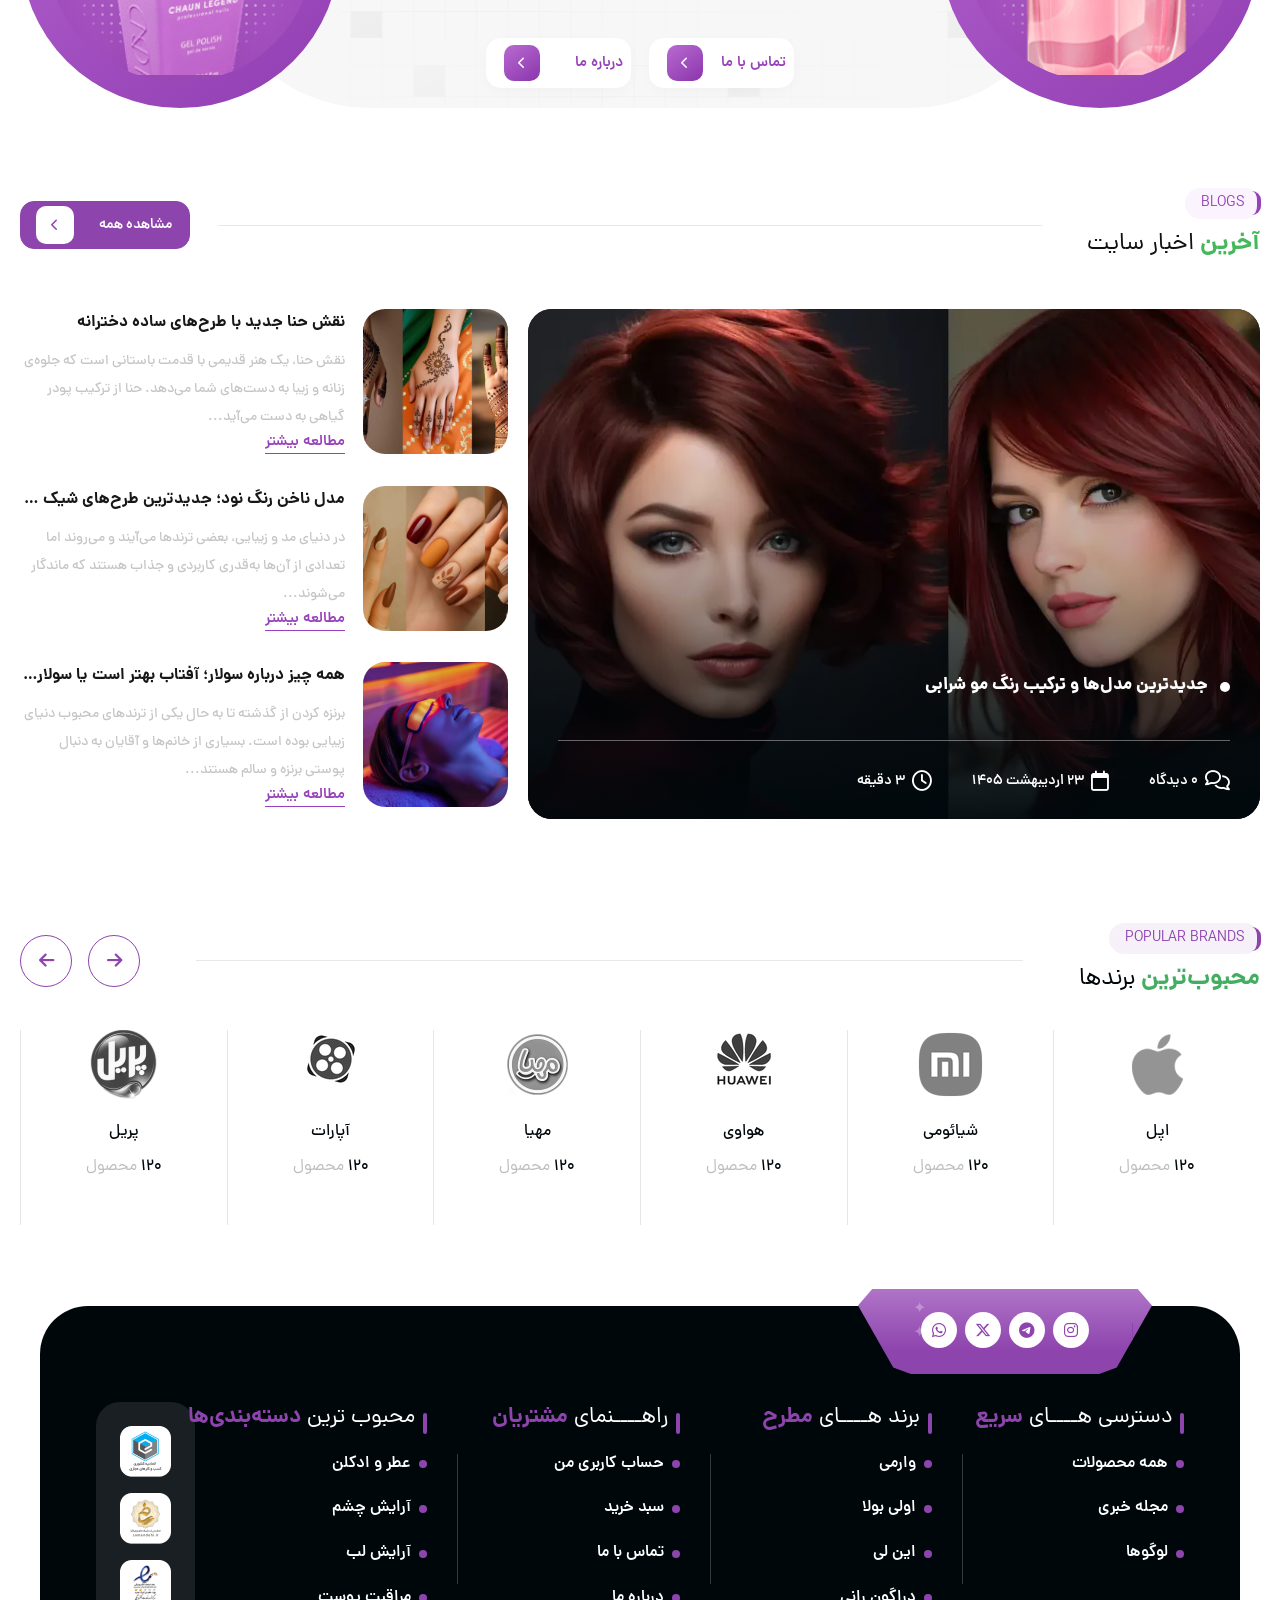
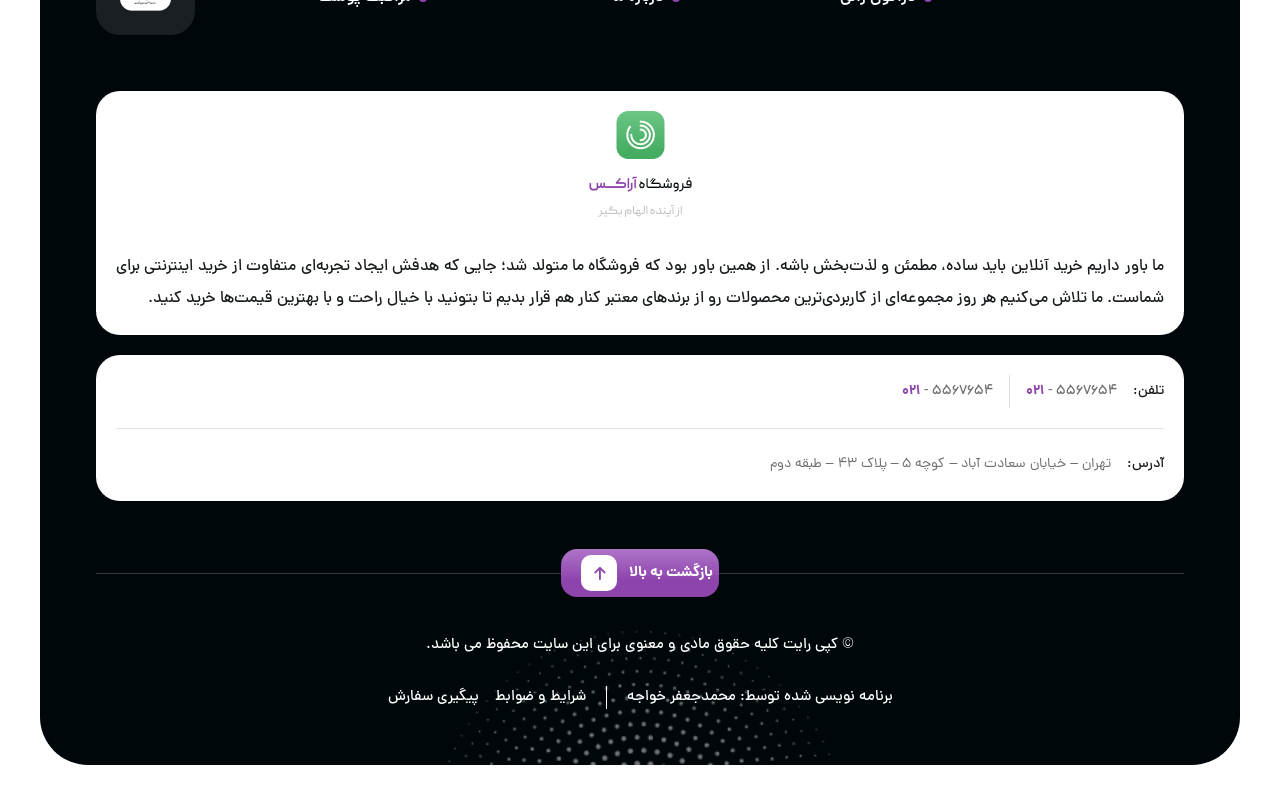
==== commit b04d9155: "some changes" ====
--- a/demo.html
+++ b/demo.html
@@ -51,7 +51,7 @@
 
     <!-- Site header -->
     <header class="site-header">
-      <!-- Compact header: tablet and mobile -->
+      <!-- Compact header -->
       <div class="compact-header">
         <button
           type="button"
@@ -116,7 +116,7 @@
       </div>
 
       <div class="site-header__inner">
-        <!-- Toolbar: logo, product search, account actions -->
+        <!-- Header toolbar -->
         <div class="toolbar">
           <div class="toolbar__brand-group">
             <a href="#" class="toolbar__logo-link">
@@ -294,7 +294,7 @@
           </div>
         </div>
 
-        <!-- Secondary row: main menu + contact info -->
+        <!-- Header navigation -->
         <nav class="site-nav" aria-label="منوی اصلی">
           <ul class="site-nav__menu">
             <li class="site-nav__item">
@@ -429,7 +429,7 @@
 
     <!-- Mobile navigation -->
     <div class="mobile-nav-layer" data-mobile-nav aria-hidden="true" hidden>
-      <!-- Dark page overlay -->
+      <!-- Navigation overlay -->
       <button
         type="button"
         class="mobile-nav-layer__overlay"
@@ -437,7 +437,7 @@
         aria-label="بستن منوی سایت"
       ></button>
 
-      <!-- Sidebar panel -->
+      <!-- Mobile sidebar -->
       <aside
         id="mobile-sidebar"
         class="mobile-sidebar"
@@ -493,7 +493,6 @@
           <p class="mobile-sidebar__section-title">منوی اصلی</p>
 
           <ul class="mobile-sidebar__menu">
-            <!-- Home -->
             <li class="mobile-sidebar__item is-active">
               <button
                 type="button"
@@ -528,7 +527,6 @@
               </ul>
             </li>
 
-            <!-- Shop -->
             <li class="mobile-sidebar__item">
               <button
                 type="button"
@@ -561,7 +559,6 @@
               </ul>
             </li>
 
-            <!-- Amazing Deals -->
             <li class="mobile-sidebar__item">
               <button
                 type="button"
@@ -592,7 +589,6 @@
               </ul>
             </li>
 
-            <!-- Blog -->
             <li class="mobile-sidebar__item">
               <button
                 type="button"
@@ -623,7 +619,6 @@
               </ul>
             </li>
 
-            <!-- About -->
             <li class="mobile-sidebar__item">
               <a href="#" class="mobile-sidebar__link">
                 <i class="fa-regular fa-circle-check" aria-hidden="true"></i>
@@ -632,7 +627,6 @@
               </a>
             </li>
 
-            <!-- Contact -->
             <li class="mobile-sidebar__item">
               <a href="#" class="mobile-sidebar__link">
                 <i class="fa-solid fa-phone-volume" aria-hidden="true"></i>
@@ -657,8 +651,8 @@
       </aside>
     </div>
 
-    <!-- Hero / discount slider -->
     <main class="home-main">
+      <!-- Hero slider -->
       <section class="hero" aria-label="پیشنهادهای ویژه فروشگاه">
         <div class="hero__grid">
           <!-- Right text panel -->
@@ -691,7 +685,6 @@
               <span class="hero-slider__dots" aria-hidden="true"></span>
 
               <div class="hero-slider__product" data-hero-viewport>
-                <!-- Slide 1 -->
                 <a
                   id="hero-slide-1"
                   class="hero-slide is-active"
@@ -728,7 +721,6 @@
                   </span>
                 </a>
 
-                <!-- Slide 2 -->
                 <a
                   id="hero-slide-2"
                   class="hero-slide"
@@ -765,7 +757,6 @@
                   </span>
                 </a>
 
-                <!-- Slide 3 -->
                 <a
                   id="hero-slide-3"
                   class="hero-slide"
@@ -802,7 +793,6 @@
                   </span>
                 </a>
 
-                <!-- Slide 4 -->
                 <a
                   id="hero-slide-4"
                   class="hero-slide"
@@ -962,7 +952,6 @@
         </h2>
         <div class="store-benefits__container">
           <ul class="store-benefits__list">
-            <!-- Original products -->
             <li class="store-benefit">
               <img
                 class="store-benefit__icon"
@@ -981,7 +970,6 @@
               </div>
             </li>
 
-            <!-- Free shipping -->
             <li class="store-benefit">
               <img
                 class="store-benefit__icon"
@@ -1002,7 +990,6 @@
               </div>
             </li>
 
-            <!-- Secure payment -->
             <li class="store-benefit">
               <img
                 class="store-benefit__icon"
@@ -1021,7 +1008,6 @@
               </div>
             </li>
 
-            <!-- Fast support -->
             <li class="store-benefit">
               <img
                 class="store-benefit__icon"
@@ -1042,7 +1028,6 @@
               </div>
             </li>
 
-            <!-- Latest products -->
             <li class="store-benefit">
               <img
                 class="store-benefit__icon"
@@ -1100,7 +1085,6 @@
           </header>
 
           <div class="amazing-deals__grid">
-            <!-- Product 1 -->
             <article class="deal-card" data-search-category="perfume">
               <div class="deal-card__body">
                 <a
@@ -1186,7 +1170,6 @@
               </div>
             </article>
 
-            <!-- Product 2 -->
             <article class="deal-card" data-search-category="perfume">
               <div class="deal-card__body">
                 <a
@@ -1275,7 +1258,6 @@
               </div>
             </article>
 
-            <!-- Product 3 -->
             <article
               class="deal-card"
               data-search-category="skin-care-accessories"
@@ -1364,7 +1346,6 @@
               </div>
             </article>
 
-            <!-- Product 4 -->
             <article
               class="deal-card"
               data-search-category="skin-care-accessories"
@@ -1454,7 +1435,6 @@
               </div>
             </article>
 
-            <!-- Product 5 -->
             <article class="deal-card" data-search-category="perfume">
               <div class="deal-card__body">
                 <a
@@ -1539,7 +1519,6 @@
               </div>
             </article>
 
-            <!-- Product 6 -->
             <article class="deal-card" data-search-category="supermarket">
               <div class="deal-card__body">
                 <a
@@ -1639,7 +1618,6 @@
         </h2>
         <div class="category-shortcuts__container">
           <div class="category-shortcuts__grid">
-            <!-- 1 -->
             <a
               class="category-shortcut"
               href="#"
@@ -1669,7 +1647,6 @@
               </span>
             </a>
 
-            <!-- 2 -->
             <a
               class="category-shortcut"
               href="#"
@@ -1699,7 +1676,6 @@
               </span>
             </a>
 
-            <!-- 3 -->
             <a
               class="category-shortcut"
               href="#"
@@ -1729,7 +1705,6 @@
               </span>
             </a>
 
-            <!-- 4 -->
             <a
               class="category-shortcut"
               href="#"
@@ -1759,7 +1734,6 @@
               </span>
             </a>
 
-            <!-- 5 -->
             <a
               class="category-shortcut"
               href="#"
@@ -1789,7 +1763,6 @@
               </span>
             </a>
 
-            <!-- 6 -->
             <a
               class="category-shortcut"
               href="#"
@@ -1819,7 +1792,6 @@
               </span>
             </a>
 
-            <!-- 7 -->
             <a
               class="category-shortcut"
               href="#"
@@ -1849,7 +1821,6 @@
               </span>
             </a>
 
-            <!-- 8 -->
             <a
               class="category-shortcut"
               href="#"
@@ -1980,7 +1951,6 @@
           <!-- Products viewport -->
           <div class="new-products__viewport">
             <div class="new-products__track">
-              <!-- Product 1 -->
               <article
                 class="product-card"
                 data-product-card
@@ -2073,7 +2043,6 @@
                 </div>
               </article>
 
-              <!-- Product 2 -->
               <article
                 class="product-card"
                 data-product-card
@@ -2171,7 +2140,6 @@
                 </div>
               </article>
 
-              <!-- Product 3 -->
               <article
                 class="product-card"
                 data-product-card
@@ -2263,7 +2231,6 @@
                 </div>
               </article>
 
-              <!-- Product 4 -->
               <article
                 class="product-card"
                 data-product-card
@@ -2352,7 +2319,6 @@
                 </div>
               </article>
 
-              <!-- Product 5 -->
               <article
                 class="product-card"
                 data-product-card
@@ -2454,7 +2420,6 @@
                 </div>
               </article>
 
-              <!-- Product 6 -->
               <article
                 class="product-card"
                 data-product-card
@@ -2559,7 +2524,6 @@
                 </div>
               </article>
 
-              <!-- Product 7 -->
               <article
                 class="product-card"
                 data-product-card
@@ -2655,7 +2619,6 @@
                 </div>
               </article>
 
-              <!-- Product 8 -->
               <article
                 class="product-card"
                 data-product-card
@@ -2756,7 +2719,6 @@
       >
         <div class="instagram-banner__container">
           <div class="instagram-banner__box">
-            <!-- Decorative shapes -->
             <span
               class="instagram-banner__decoration instagram-banner__decoration--one"
               aria-hidden="true"
@@ -2772,7 +2734,6 @@
               aria-hidden="true"
             ></span>
 
-            <!-- Left button -->
             <a
               class="instagram-banner__button"
               href="#"
@@ -2785,7 +2746,6 @@
               </span>
             </a>
 
-            <!-- Center content -->
             <div class="instagram-banner__content">
               <p class="instagram-banner__subtitle">
                 جایزه‌ها، قرعه‌کشی و تخفیف‌های
@@ -2796,14 +2756,12 @@
               </h2>
             </div>
 
-            <!-- Instagram speech bubble -->
             <div class="instagram-banner__account">
               <i class="fa-brands fa-instagram"></i>
 
               <span> پیج مارو دنبال کنید! </span>
             </div>
 
-            <!-- 3D Instagram image -->
             <img
               class="instagram-banner__image"
               src="./assets/images/instagram-3d.png"
@@ -2817,7 +2775,7 @@
         </div>
       </section>
 
-      <!-- Popular Categories Start -->
+      <!-- Popular Categories -->
       <section
         class="popular-categories"
         aria-labelledby="popular-categories-title"
@@ -2849,7 +2807,6 @@
           </header>
 
           <div class="popular-categories__grid">
-            <!-- Eye Products -->
             <article
               class="popular-category-card"
               data-search-category="eye-and-eyebrow"
@@ -2873,6 +2830,7 @@
                     alt=""
                     width="54"
                     height="54"
+                    loading="lazy"
                   />
                 </figure>
               </header>
@@ -2997,7 +2955,6 @@
               </a>
             </article>
 
-            <!-- Perfume Products -->
             <article
               class="popular-category-card"
               data-search-category="perfume"
@@ -3021,6 +2978,7 @@
                     alt=""
                     width="54"
                     height="54"
+                    loading="lazy"
                   />
                 </figure>
               </header>
@@ -3130,7 +3088,6 @@
               </a>
             </article>
 
-            <!-- Skin Products -->
             <article
               class="popular-category-card"
               data-search-category="skin-care-accessories"
@@ -3154,6 +3111,7 @@
                     alt=""
                     width="54"
                     height="54"
+                    loading="lazy"
                   />
                 </figure>
               </header>
@@ -3264,11 +3222,10 @@
         </div>
       </section>
 
-      <!-- Skincare CTA Start -->
+      <!-- Skincare CTA -->
       <section class="skincare-cta" aria-labelledby="skincare-cta-title">
         <div class="skincare-cta__container">
           <div class="skincare-cta__box">
-            <!-- Left Content -->
             <div class="skincare-cta__side skincare-cta__side--left">
               <a
                 class="skincare-cta__arrow"
@@ -3283,7 +3240,6 @@
               </p>
             </div>
 
-            <!-- Center Product -->
             <figure class="skincare-cta__product">
               <div class="skincare-cta__circle">
                 <div class="skincare-cta__circle-inner"></div>
@@ -3298,7 +3254,6 @@
               </div>
             </figure>
 
-            <!-- Right Content -->
             <div class="skincare-cta__side skincare-cta__side--right">
               <h2 class="skincare-cta__title" id="skincare-cta-title">
                 جدیدترین
@@ -3311,11 +3266,11 @@
         </div>
       </section>
 
-      <!-- Best Sellers Start -->
+      <!-- Best Sellers -->
       <section class="best-sellers" aria-labelledby="best-sellers-title">
         <div class="best-sellers__container">
           <div class="best-sellers__layout">
-            <!-- Featured Products Slider -->
+            <!-- Featured product slider -->
             <aside
               class="best-sellers-featured"
               data-best-sellers-featured
@@ -3342,7 +3297,6 @@
                   data-featured-image
                 />
 
-                <!-- Right arrow -->
                 <button
                   class="slider-arrow slider-arrow--compact best-sellers-featured__nav best-sellers-featured__nav--previous"
                   type="button"
@@ -3352,7 +3306,6 @@
                   <i class="fa-solid fa-arrow-right" aria-hidden="true"></i>
                 </button>
 
-                <!-- Left arrow -->
                 <button
                   class="slider-arrow slider-arrow--compact best-sellers-featured__nav best-sellers-featured__nav--next"
                   type="button"
@@ -3394,7 +3347,7 @@
               ></p>
             </aside>
 
-            <!-- Products Content -->
+            <!-- Products grid -->
             <div class="best-sellers__content">
               <header class="best-sellers__header">
                 <div class="section-heading best-sellers__heading">
@@ -3450,7 +3403,6 @@
               </header>
 
               <div class="best-sellers__grid">
-                <!-- Product 1 -->
                 <article
                   class="best-seller-card"
                   data-search-category="perfume"
@@ -3523,7 +3475,6 @@
                   </div>
                 </article>
 
-                <!-- Product 2 -->
                 <article
                   class="best-seller-card"
                   data-search-category="perfume"
@@ -3597,7 +3548,6 @@
                   </div>
                 </article>
 
-                <!-- Product 3 -->
                 <article
                   class="best-seller-card"
                   data-search-category="skin-care-accessories"
@@ -3657,7 +3607,6 @@
                   </div>
                 </article>
 
-                <!-- Product 4 -->
                 <article
                   class="best-seller-card"
                   data-search-category="skin-care-accessories"
@@ -3727,15 +3676,13 @@
         </div>
       </section>
 
-      <!-- Category Promos Start -->
-
+      <!-- Category promos -->
       <section class="category-promos" aria-labelledby="category-promos-title">
         <h2 id="category-promos-title" class="visually-hidden">
           دسته‌بندی‌های منتخب محصولات
         </h2>
         <div class="category-promos__container">
           <div class="category-promos__grid">
-            <!-- Skin Care -->
             <a
               class="category-promo category-promo--skin"
               href="#"
@@ -3766,7 +3713,6 @@
               </figure>
             </a>
 
-            <!-- Lip Makeup -->
             <a
               class="category-promo category-promo--lip"
               href="#"
@@ -3797,7 +3743,6 @@
               </figure>
             </a>
 
-            <!-- Eye Makeup -->
             <a
               class="category-promo category-promo--eye"
               href="#"
@@ -3831,11 +3776,11 @@
         </div>
       </section>
 
-      <!-- Support CTA Start -->
+      <!-- Support CTA -->
       <section class="support-cta" aria-labelledby="support-cta-title">
         <div class="support-cta__container">
           <div class="support-cta__panel">
-            <!-- Introduction -->
+            <!-- Intro -->
             <div class="support-cta__intro">
               <h2 id="support-cta-title" class="support-cta__sr-only">
                 ارتباط با تیم پشتیبانی
@@ -3847,7 +3792,6 @@
               </p>
             </div>
 
-            <!-- Contact Button -->
             <a
               class="support-cta__button"
               href="#"
@@ -3860,9 +3804,8 @@
               </span>
             </a>
 
-            <!-- Contact Information -->
+            <!-- Contact details -->
             <div class="support-cta__details">
-              <!-- Support Phone -->
               <article class="support-detail">
                 <div class="support-detail__icon" aria-hidden="true">
                   <i class="fa-solid fa-phone"></i>
@@ -3883,7 +3826,6 @@
                 </div>
               </article>
 
-              <!-- Email -->
               <article class="support-detail">
                 <div class="support-detail__icon" aria-hidden="true">
                   <i class="fa-regular fa-envelope"></i>
@@ -3904,7 +3846,6 @@
                 </div>
               </article>
 
-              <!-- Working Hours -->
               <article class="support-detail">
                 <div class="support-detail__icon" aria-hidden="true">
                   <i class="fa-regular fa-clock"></i>
@@ -3922,7 +3863,7 @@
             </div>
           </div>
 
-          <!-- Support Person -->
+          <!-- Support visual -->
           <figure class="support-cta__person">
             <div class="support-cta__person-inner">
               <span class="support-cta__person-dots" aria-hidden="true"></span>
@@ -3939,14 +3880,13 @@
         </div>
       </section>
 
-      <!-- Testimonials Start -->
+      <!-- Testimonials -->
       <section
         class="testimonials"
         aria-labelledby="testimonials-title"
         data-testimonials
       >
         <div class="testimonials__container">
-          <!-- Section Header -->
           <header class="testimonials__header">
             <div class="section-heading testimonials__heading">
               <span class="section-eyebrow testimonials__eyebrow">
@@ -3992,10 +3932,8 @@
             </div>
           </header>
 
-          <!-- Slider -->
           <div class="testimonials__viewport">
             <div class="testimonials__track" data-testimonials-track>
-              <!-- Mahsa Karimi -->
               <article class="testimonial-card">
                 <figure class="testimonial-card__avatar">
                   <img
@@ -4038,7 +3976,6 @@
                 </p>
               </article>
 
-              <!-- Ali Esmaeili -->
               <article class="testimonial-card">
                 <figure class="testimonial-card__avatar">
                   <img
@@ -4083,7 +4020,6 @@
                 </p>
               </article>
 
-              <!-- Amirhossein Mohammadi Rad -->
               <article class="testimonial-card">
                 <figure class="testimonial-card__avatar">
                   <img
@@ -4127,7 +4063,6 @@
                 </p>
               </article>
 
-              <!-- Reza Tavakoli -->
               <article class="testimonial-card">
                 <figure class="testimonial-card__avatar">
                   <img
@@ -4171,7 +4106,6 @@
                 </p>
               </article>
 
-              <!-- Shirin Rasouli -->
               <article class="testimonial-card">
                 <figure class="testimonial-card__avatar">
                   <img
@@ -4218,10 +4152,10 @@
         </div>
       </section>
 
-      <!-- About Showcase Start -->
+      <!-- About Showcase -->
       <section class="about-showcase" aria-labelledby="about-showcase-title">
         <div class="about-showcase__container">
-          <!-- Center Background Panel -->
+          <!-- Background panel -->
           <div class="about-showcase__panel">
             <div class="about-showcase__content">
               <h2 id="about-showcase-title" class="about-showcase__title">
@@ -4257,7 +4191,7 @@
             </div>
           </div>
 
-          <!-- Right Circle / Perfume -->
+          <!-- Perfume visual -->
           <div
             class="about-showcase__visual about-showcase__visual--right"
             aria-hidden="true"
@@ -4274,7 +4208,7 @@
             </div>
           </div>
 
-          <!-- Left Circle / Nail Polish -->
+          <!-- Nail-polish visual -->
           <div
             class="about-showcase__visual about-showcase__visual--left"
             aria-hidden="true"
@@ -4293,10 +4227,9 @@
         </div>
       </section>
 
-      <!-- Blog News Start -->
+      <!-- Blog News -->
       <section class="blog-news" aria-labelledby="blog-news-title">
         <div class="blog-news__container">
-          <!-- Header -->
           <header class="blog-news__header">
             <div class="section-heading blog-news__heading">
               <span class="section-eyebrow blog-news__eyebrow"> BLOGS </span>
@@ -4324,9 +4257,8 @@
             </a>
           </header>
 
-          <!-- Blog Content -->
+          <!-- Blog content -->
           <div class="blog-news__content">
-            <!-- Featured Post -->
             <article class="blog-featured">
               <a
                 href="#"
@@ -4345,7 +4277,6 @@
                 <span class="blog-featured__overlay" aria-hidden="true"></span>
 
                 <div class="blog-featured__body">
-                  <!-- Main Title -->
                   <h3 class="blog-featured__title">
                     <span
                       class="blog-featured__bullet"
@@ -4355,7 +4286,6 @@
                     <span> جدیدترین مدل‌ها و ترکیب رنگ مو شرابی </span>
                   </h3>
 
-                  <!-- Hover Excerpt -->
                   <p class="blog-featured__excerpt">
                     رنگ مو شرابی همان رنگی است که چهره شما را چند برابر شیک‌تر
                     نشان می‌دهد؛ البته باید تناژ درستی را انتخاب کنید. طیف رنگ
@@ -4365,7 +4295,6 @@
 
                   <div class="blog-featured__divider" aria-hidden="true"></div>
 
-                  <!-- Meta -->
                   <div class="blog-featured__meta">
                     <span class="blog-featured__meta-item">
                       <i class="fa-regular fa-comments" aria-hidden="true"></i>
@@ -4389,9 +4318,7 @@
               </a>
             </article>
 
-            <!-- Side Posts -->
             <div class="blog-news__list">
-              <!-- Henna -->
               <article class="blog-news-card">
                 <a
                   href="#"
@@ -4435,7 +4362,6 @@
                 </a>
               </article>
 
-              <!-- Nude Nails -->
               <article class="blog-news-card">
                 <a
                   href="#"
@@ -4478,7 +4404,6 @@
                 </a>
               </article>
 
-              <!-- Solarium -->
               <article class="blog-news-card">
                 <a
                   href="#"
@@ -4523,11 +4448,10 @@
               </article>
             </div>
           </div>
-          <!-- Blog Mobile Slider -->
+          <!-- Mobile blog slider -->
           <div class="blog-news__mobile-slider" data-blog-slider>
             <div class="blog-news__mobile-viewport">
               <div class="blog-news__mobile-track" data-blog-track>
-                <!-- Slide 1 -->
                 <article class="blog-news__mobile-slide">
                   <a href="#" class="blog-featured__link">
                     <img
@@ -4576,7 +4500,6 @@
                   </a>
                 </article>
 
-                <!-- Slide 2 -->
                 <article class="blog-news__mobile-slide">
                   <a href="#" class="blog-featured__link">
                     <img
@@ -4624,7 +4547,6 @@
                   </a>
                 </article>
 
-                <!-- Slide 3 -->
                 <article class="blog-news__mobile-slide">
                   <a href="#" class="blog-featured__link">
                     <img
@@ -4675,7 +4597,6 @@
                   </a>
                 </article>
 
-                <!-- Slide 4 -->
                 <article class="blog-news__mobile-slide">
                   <a href="#" class="blog-featured__link">
                     <img
@@ -4727,7 +4648,6 @@
               </div>
             </div>
 
-            <!-- Dots -->
             <div
               class="blog-news__mobile-dots"
               data-blog-dots
@@ -4737,12 +4657,10 @@
         </div>
       </section>
 
-      <!-- Popular Brands -->
+      <!-- Brands -->
       <section class="brands-section" aria-labelledby="brands-section-title">
         <div class="brands-section__container">
-          <!-- Header -->
           <header class="brands-section__header">
-            <!-- Title -->
             <div class="section-heading brands-section__heading">
               <span class="section-eyebrow brands-section__eyebrow">
                 POPULAR BRANDS
@@ -4762,7 +4680,6 @@
               aria-hidden="true"
             ></div>
 
-            <!-- Arrows -->
             <div class="slider-arrows brands-section__arrows">
               <button
                 class="slider-arrow brands-section__arrow brands-section__arrow--next"
@@ -4782,10 +4699,8 @@
             </div>
           </header>
 
-          <!-- Slider -->
           <div class="brands-slider">
             <div class="brands-slider__track">
-              <!-- Apple -->
               <a href="#" class="brand-item">
                 <img
                   src="assets/images/apple.png"
@@ -4793,6 +4708,7 @@
                   class="brand-item__image"
                   width="67"
                   height="69"
+                  loading="lazy"
                 />
 
                 <div class="brand-item__texts">
@@ -4809,7 +4725,6 @@
                 </div>
               </a>
 
-              <!-- Xiaomi -->
               <a href="#" class="brand-item">
                 <img
                   src="assets/images/mi.png"
@@ -4817,6 +4732,7 @@
                   class="brand-item__image"
                   width="67"
                   height="69"
+                  loading="lazy"
                 />
 
                 <div class="brand-item__texts">
@@ -4833,7 +4749,6 @@
                 </div>
               </a>
 
-              <!-- Huawei -->
               <a href="#" class="brand-item">
                 <img
                   src="assets/images/huawei.png"
@@ -4841,6 +4756,7 @@
                   class="brand-item__image"
                   width="58"
                   height="58"
+                  loading="lazy"
                 />
 
                 <div class="brand-item__texts">
@@ -4857,7 +4773,6 @@
                 </div>
               </a>
 
-              <!-- Mahya -->
               <a href="#" class="brand-item">
                 <img
                   src="assets/images/moha.png"
@@ -4865,6 +4780,7 @@
                   class="brand-item__image"
                   width="67"
                   height="69"
+                  loading="lazy"
                 />
 
                 <div class="brand-item__texts">
@@ -4881,7 +4797,6 @@
                 </div>
               </a>
 
-              <!-- Aparat -->
               <a href="#" class="brand-item">
                 <img
                   src="assets/images/aparat.png"
@@ -4889,6 +4804,7 @@
                   class="brand-item__image"
                   width="58"
                   height="58"
+                  loading="lazy"
                 />
 
                 <div class="brand-item__texts">
@@ -4905,7 +4821,6 @@
                 </div>
               </a>
 
-              <!-- Pril -->
               <a href="#" class="brand-item">
                 <img
                   src="assets/images/pril.png"
@@ -4913,6 +4828,7 @@
                   class="brand-item__image"
                   width="67"
                   height="69"
+                  loading="lazy"
                 />
 
                 <div class="brand-item__texts">
@@ -4929,7 +4845,6 @@
                 </div>
               </a>
 
-              <!-- Daewoo -->
               <a href="#" class="brand-item">
                 <img
                   src="assets/images/daewoo.png"
@@ -4937,6 +4852,7 @@
                   class="brand-item__image"
                   width="67"
                   height="69"
+                  loading="lazy"
                 />
 
                 <div class="brand-item__texts">
@@ -4961,7 +4877,6 @@
       <footer class="site-footer" id="site-footer">
         <div class="site-footer__container">
           <div class="site-footer__shell">
-            <!-- Social Ribbon -->
             <div class="site-footer__social-ribbon">
               <div class="site-footer__socials">
                 <a href="#" aria-label="اینستاگرام">
@@ -4982,11 +4897,8 @@
               </div>
             </div>
 
-            <!-- Top -->
             <div class="site-footer__top">
-              <!-- Menus -->
               <div class="site-footer__menus">
-                <!-- Quick Access -->
                 <div class="footer-menu">
                   <h3 class="footer-menu__title">
                     دسترسی هــــای
@@ -5000,7 +4912,6 @@
                   </ul>
                 </div>
 
-                <!-- Brands -->
                 <div class="footer-menu">
                   <h3 class="footer-menu__title">
                     برند هــــای
@@ -5015,7 +4926,6 @@
                   </ul>
                 </div>
 
-                <!-- Customers -->
                 <div class="footer-menu">
                   <h3 class="footer-menu__title">
                     راهــــنمای
@@ -5030,7 +4940,6 @@
                   </ul>
                 </div>
 
-                <!-- Categories -->
                 <div class="footer-menu footer-menu--last">
                   <h3 class="footer-menu__title">
                     محبوب ترین
@@ -5046,7 +4955,6 @@
                 </div>
               </div>
 
-              <!-- Trust Logos -->
               <div class="site-footer__trust">
                 <a href="#" aria-label="نماد اعتماد فروشگاه">
                   <img
@@ -5054,6 +4962,7 @@
                     alt=""
                     width="51"
                     height="51"
+                    loading="lazy"
                   />
                 </a>
 
@@ -5063,6 +4972,7 @@
                     alt=""
                     width="51"
                     height="51"
+                    loading="lazy"
                   />
                 </a>
 
@@ -5072,14 +4982,13 @@
                     alt=""
                     width="51"
                     height="51"
+                    loading="lazy"
                   />
                 </a>
               </div>
             </div>
 
-            <!-- Information Cards -->
             <div class="site-footer__info">
-              <!-- About -->
               <div class="footer-about">
                 <img
                   class="footer-about__logo"
@@ -5087,6 +4996,7 @@
                   alt="فروشگاه آراکس"
                   width="105"
                   height="108"
+                  loading="lazy"
                 />
 
                 <p class="footer-about__text">
@@ -5099,7 +5009,6 @@
                 </p>
               </div>
 
-              <!-- Contact -->
               <div class="footer-contact">
                 <div class="footer-contact__row footer-contact__row--phone">
                   <span class="footer-contact__label"> تلفن: </span>
@@ -5127,7 +5036,6 @@
               </div>
             </div>
 
-            <!-- Divider + Back To Top -->
             <div class="site-footer__divider">
               <button
                 class="site-footer__back-top"
@@ -5142,7 +5050,6 @@
               </button>
             </div>
 
-            <!-- Bottom -->
             <div class="site-footer__bottom">
               <p class="site-footer__copyright">
                 © کپی رایت کلیه حقوق مادی و معنوی برای این سایت محفوظ می باشد.
@@ -5163,7 +5070,7 @@
       </footer>
     </main>
 
-    <!-- Wishlist Panel -->
+    <!-- Wishlist panel -->
     <section
       id="wishlist-panel"
       class="wishlist-panel"
@@ -5208,7 +5115,6 @@
       </div>
     </section>
 
-    <!-- Account Popover -->
     <div class="account-popover" data-account-popover hidden>
       <div class="account-popover__profile">
         <span class="account-popover__avatar">
@@ -5231,16 +5137,13 @@
       </button>
     </div>
 
-    <!-- Account Modal -->
     <div id="account-modal" class="account-modal" data-account-modal hidden>
-      <!-- Backdrop -->
       <div
         class="account-modal__backdrop"
         data-account-close
         aria-hidden="true"
       ></div>
 
-      <!-- Dialog -->
       <section
         class="account-modal__dialog"
         data-account-dialog
@@ -5249,7 +5152,6 @@
         aria-labelledby="account-modal-title"
         tabindex="-1"
       >
-        <!-- Close -->
         <button
           type="button"
           class="account-modal__close"
@@ -5259,7 +5161,6 @@
           <i class="fa-solid fa-xmark" aria-hidden="true"></i>
         </button>
 
-        <!-- Header -->
         <header class="account-modal__header">
           <span class="account-modal__icon">
             <i class="fa-regular fa-user" aria-hidden="true"></i>
@@ -5276,7 +5177,6 @@
           </div>
         </header>
 
-        <!-- Tabs -->
         <div
           class="account-modal__tabs"
           role="tablist"
@@ -5305,7 +5205,6 @@
           </button>
         </div>
 
-        <!-- Login -->
         <div
           id="account-login-panel"
           class="account-modal__panel"
@@ -5382,7 +5281,6 @@
           </form>
         </div>
 
-        <!-- Register -->
         <div
           id="account-register-panel"
           class="account-modal__panel"
--- a/assets/css/fontiran.css
+++ b/assets/css/fontiran.css
@@ -1,81 +1,81 @@
 /* Dana font family - WOFF only. Remove unused weight blocks if not downloaded. */
 
-@font-face {
+/* @font-face {
     font-family: "Dana";
     font-style: normal;
     font-weight: 10;
     font-display: swap;
     src: url('../fonts/woff/DanaFaNum-Hairline.woff') format('woff');
-}
+} */
 
-@font-face {
+/* @font-face {
     font-family: "Dana";
     font-style: normal;
     font-weight: 100;
     font-display: swap;
     src: url('../fonts/woff/DanaFaNum-Thin.woff') format('woff');
-}
-
+} */
+/* 
 @font-face {
     font-family: "Dana";
     font-style: normal;
     font-weight: 200;
     font-display: swap;
     src: url('../fonts/woff/DanaFaNum-UltraLight.woff') format('woff');
-}
+} */
 
-@font-face {
+/* @font-face {
     font-family: "Dana";
     font-style: normal;
     font-weight: 300;
     font-display: swap;
     src: url('../fonts/woff/DanaFaNum-Light.woff') format('woff');
+} */
+
+@font-face {
+  font-family: "Dana";
+  font-style: normal;
+  font-weight: normal;
+  font-display: swap;
+  src: url("../fonts/woff/DanaFaNum-Regular.woff") format("woff");
 }
 
 @font-face {
-    font-family: "Dana";
-    font-style: normal;
-    font-weight: normal;
-    font-display: swap;
-    src: url('../fonts/woff/DanaFaNum-Regular.woff') format('woff');
+  font-family: "Dana";
+  font-style: normal;
+  font-weight: 500;
+  font-display: swap;
+  src: url("../fonts/woff/DanaFaNum-Medium.woff") format("woff");
 }
 
 @font-face {
-    font-family: "Dana";
-    font-style: normal;
-    font-weight: 500;
-    font-display: swap;
-    src: url('../fonts/woff/DanaFaNum-Medium.woff') format('woff');
+  font-family: "Dana";
+  font-style: normal;
+  font-weight: 600;
+  font-display: swap;
+  src: url("../fonts/woff/DanaFaNum-DemiBold.woff") format("woff");
 }
 
 @font-face {
-    font-family: "Dana";
-    font-style: normal;
-    font-weight: 600;
-    font-display: swap;
-    src: url('../fonts/woff/DanaFaNum-DemiBold.woff') format('woff');
+  font-family: "Dana";
+  font-style: normal;
+  font-weight: bold;
+  font-display: swap;
+  src: url("../fonts/woff/DanaFaNum-Bold.woff") format("woff");
 }
 
 @font-face {
-    font-family: "Dana";
-    font-style: normal;
-    font-weight: bold;
-    font-display: swap;
-    src: url('../fonts/woff/DanaFaNum-Bold.woff') format('woff');
+  font-family: "Dana";
+  font-style: normal;
+  font-weight: 800;
+  font-display: swap;
+  src: url("../fonts/woff/DanaFaNum-ExtraBold.woff") format("woff");
 }
 
 @font-face {
-    font-family: "Dana";
-    font-style: normal;
-    font-weight: 800;
-    font-display: swap;
-    src: url('../fonts/woff/DanaFaNum-ExtraBold.woff') format('woff');
+  font-family: "Dana";
+  font-style: normal;
+  font-weight: 900;
+  font-display: swap;
+  src: url("../fonts/woff/DanaFaNum-Black.woff") format("woff");
 }
-
-@font-face {
-    font-family: "Dana";
-    font-style: normal;
-    font-weight: 900;
-    font-display: swap;
-    src: url('../fonts/woff/DanaFaNum-Black.woff') format('woff');
-}
--- a/assets/css/styles.css
+++ b/assets/css/styles.css
@@ -1,6 +1,4 @@
-/* ============================================
-   Shared design tokens
-   ============================================ */
+/* Shared design tokens */
 :root {
   --layout-max-width: 1400px;
   --layout-gutter: 24px;
@@ -28,9 +26,7 @@
   --color-header-icon-fg: #4e5364;
   --color-badge: var(--color-brand-primary);
 
-  /* ============================================
-   Neutral Borders
-   ============================================ */
+  /* Neutral Borders */
 
   --color-border-subtle: rgba(0, 0, 0, 0.06);
 
@@ -50,9 +46,7 @@
   --header-banner-height: 46px;
   --compact-header-height: 72px;
 
-  /* ============================================
-   Shared section typography
-   ============================================ */
+  /* Shared section typography */
 
   --section-eyebrow-size: 0.875rem;
   --section-eyebrow-weight: 400;
@@ -64,18 +58,14 @@
 
   --section-title-accent-weight: 700;
 
-  /* ============================================
-   Small Typography Scale
-   ============================================ */
+  /* Small Typography Scale */
 
   --text-2xs: 0.6875rem; /* 11px */
   --text-xs: 0.75rem; /* 12px */
   --text-sm: 0.8125rem; /* 13px */
   --text-md: 0.875rem; /* 14px */
 
-  /* ============================================
-   Layout & Section Rhythm
-   ============================================ */
+  /* Layout & Section Rhythm */
 
   --section-content-width: 1360px;
   --section-inline-padding: 20px;
@@ -83,9 +73,7 @@
   --section-space-top: 88px;
   --section-space-bottom: 80px;
 
-  /* ============================================
-   Border Radius Scale
-   ============================================ */
+  /* Border Radius Scale */
 
   --radius-xs: 4px;
   --radius-sm: 8px;
@@ -98,18 +86,14 @@
   --radius-round: 999px;
   --radius-circle: 50%;
 
-  /* ============================================
-   Motion Durations
-   ============================================ */
+  /* Motion Durations */
 
   --duration-fast: 160ms;
   --duration-base: 200ms;
   --duration-smooth: 220ms;
 }
 
-/* ============================================
-   Base
-   ============================================ */
+/* Base */
 *,
 *::before,
 *::after {
@@ -129,9 +113,7 @@
   font-family: "Dana", Tahoma, Arial, sans-serif;
 }
 
-/* ============================================
-   Global Element Reset
-   ============================================ */
+/* Global Element Reset */
 
 :where(h1, h2, h3, h4, h5, h6, p, figure, ul, ol) {
   margin: 0;
@@ -181,9 +163,7 @@
   border: 0 !important;
 }
 
-/* ============================================
-   Shared Slider Navigation
-   ============================================ */
+/* Shared Slider Navigation */
 
 .slider-arrows {
   display: flex;
@@ -221,10 +201,7 @@
   cursor: default;
 }
 
-/* ============================================
-   Compact Slider Arrow
-   New Products + Best Sellers
-   ============================================ */
+/* Compact Slider Arrow New Products + Best Sellers */
 
 .slider-arrow--compact {
   width: 38px;
@@ -289,9 +266,7 @@
   }
 }
 
-/* ============================================
-   Shared Section View All
-   ============================================ */
+/* Shared Section View All */
 
 .section-view-all {
   --section-view-all-accent: var(--color-brand-primary);
@@ -339,19 +314,13 @@
   border-radius: var(--radius-xs);
 }
 
-/* ============================================
-   Light variant
-   Amazing Deals
-   ============================================ */
+/* Light variant Amazing Deals */
 
 .section-view-all--light {
   --section-view-all-accent: var(--color-white);
 }
 
-/* ============================================
-   Button variant
-   Blog News
-   ============================================ */
+/* Button variant Blog News */
 
 .section-view-all--button {
   width: 170px;
@@ -386,9 +355,7 @@
   transform: translateX(-2px);
 }
 
-/* ============================================
-   Reduced Motion
-   ============================================ */
+/* Reduced motion */
 
 @media (prefers-reduced-motion: reduce) {
   .section-view-all {
@@ -396,9 +363,7 @@
   }
 }
 
-/* ============================================
-   Shared Section Heading
-   ============================================ */
+/* Shared Section Heading */
 
 .section-heading {
   display: flex;
@@ -427,9 +392,7 @@
   line-height: var(--section-title-line-height);
 }
 
-/* ============================================
-   Shared Section Divider
-   ============================================ */
+/* Shared Section Divider */
 
 .section-divider {
   width: 100%;
@@ -440,9 +403,7 @@
   background: #e7e7ec;
 }
 
-/* ============================================
-   Preview bar
-   ============================================ */
+/* Preview bar */
 .preview-bar {
   position: absolute;
   inset: 0 0 auto;
@@ -640,9 +601,7 @@
   cursor: pointer;
 }
 
-/* ============================================
-   Preview bar restore button
-   ============================================ */
+/* Preview bar restore button */
 .preview-bar-restore {
   position: fixed;
   top: 10px;
@@ -705,9 +664,7 @@
   margin-top: 0;
 }
 
-/* ============================================
-   Preview bar responsive
-   ============================================ */
+/* Preview bar responsive */
 @media (max-width: 1250px) {
   .preview-bar__title-wrap {
     flex: 0 0 50%;
@@ -743,9 +700,7 @@
   }
 }
 
-/* ============================================
-   Device preview workspace
-   ============================================ */
+/* Device preview workspace */
 .preview-shell-page {
   --preview-device-width: 100%;
   --preview-stage-offset: var(--preview-bar-height);
@@ -806,22 +761,22 @@
   background: var(--color-surface);
 }
 
-/* ---------- Desktop ---------- */
+/* Desktop */
 .preview-shell-page[data-preview-device="desktop"] {
   --preview-device-width: 100%;
 }
 
-/* ---------- Laptop ---------- */
+/* Laptop */
 .preview-shell-page[data-preview-device="laptop"] {
   --preview-device-width: 1024px;
 }
 
-/* ---------- Tablet ---------- */
+/* Tablet */
 .preview-shell-page[data-preview-device="tablet"] {
   --preview-device-width: 768px;
 }
 
-/* ---------- Mobile ---------- */
+/* Mobile */
 .preview-shell-page[data-preview-device="mobile"] {
   --preview-device-width: 425px;
 }
--- a/assets/css/site-header.css
+++ b/assets/css/site-header.css
@@ -1,6 +1,4 @@
-/* ============================================
-   Discount banner
-   ============================================ */
+/* Discount banner */
 .header-banner {
   position: relative;
   z-index: 5;
@@ -19,9 +17,7 @@
   margin-top: 0;
 }
 
-/* ============================================
-   Site header wrapper
-   ============================================ */
+/* Site header wrapper */
 .site-header {
   position: relative;
   z-index: 4;
@@ -37,9 +33,7 @@
   padding: 0 var(--layout-gutter);
 }
 
-/* ============================================
-   Toolbar row (logo + search + account actions)
-   ============================================ */
+/* Toolbar row (logo + search + account actions) */
 .toolbar {
   display: flex;
   align-items: center;
@@ -68,7 +62,7 @@
   display: block;
 }
 
-/* --- Product search --- */
+/* Product search */
 .product-search {
   position: relative;
   display: flex;
@@ -149,9 +143,7 @@
   opacity: 0.85;
 }
 
-/* ============================================
-   Product Search Results
-   ============================================ */
+/* Product Search Results */
 
 .product-search__results {
   position: absolute;
@@ -335,7 +327,7 @@
   text-align: center;
 }
 
-/* --- Toolbar actions (undo, wishlist, cart, account) --- */
+/* Toolbar actions (undo, wishlist, cart, account) */
 .toolbar__actions {
   display: flex;
   align-items: center;
@@ -430,9 +422,7 @@
   color: var(--color-surface);
 }
 
-/* ============================================
-   Secondary nav row (menu + contact chips)
-   ============================================ */
+/* Secondary nav row (menu + contact chips) */
 .site-nav {
   position: relative;
   z-index: 1;
@@ -565,7 +555,7 @@
   color: var(--color-brand-primary);
 }
 
-/* --- Categories pill (first nav item, "featured" style) --- */
+/* Categories pill (first nav item, "featured" style) */
 .categories-trigger {
   display: inline-flex;
   align-items: center;
@@ -607,7 +597,7 @@
   padding-inline: 8px;
 }
 
-/* --- Contact chips --- */
+/* Contact chips */
 .site-nav__contact {
   display: flex;
   align-items: center;
@@ -660,10 +650,7 @@
   color: var(--color-secondary-accent);
 }
 
-/* ============================================
-   Compact header
-   Hidden on desktop
-   ============================================ */
+/* Compact header Hidden on desktop */
 .compact-header {
   display: none;
 }
@@ -767,12 +754,8 @@
   background: var(--color-brand-primary-tint);
 }
 
-/* ============================================
-   Responsive
-   ============================================ */
-/* ============================================
-   Laptop — 1366px and below
-   ============================================ */
+/* Responsive */
+/* Laptop: 1366px and below */
 @media only screen and (max-width: 1366px) {
   .site-header__inner {
     padding-inline: 20px;
@@ -830,9 +813,7 @@
   }
 }
 
-/* ============================================
-   Tablet landscape — 1200px and below
-   ============================================ */
+/* Tablet landscape: 1200px and below */
 @media only screen and (max-width: 1200px) {
   .site-header__inner {
     padding-inline: 16px;
@@ -897,9 +878,7 @@
   }
 }
 
-/* ============================================
-   Tablet / laptop preview — 1024px and below
-   ============================================ */
+/* Tablet / laptop preview: 1024px and below */
 @media only screen and (max-width: 1024px) {
   .site-header__inner {
     display: none;
@@ -927,9 +906,7 @@
     margin-inline-start: auto;
   }
 
-  /* ============================================
-   Mobile navigation layer
-   ============================================ */
+  /* Mobile navigation layer */
   .mobile-nav-layer {
     display: none;
   }
@@ -999,7 +976,7 @@
     overflow: hidden;
   }
 
-  /* ---------- Sidebar search ---------- */
+  /* Sidebar search */
   .mobile-sidebar__search {
     position: relative;
     display: flex;
@@ -1043,7 +1020,7 @@
     cursor: pointer;
   }
 
-  /* ---------- Sidebar search results ---------- */
+  /* Sidebar search results */
 
   .mobile-sidebar__search-results {
     position: absolute;
@@ -1152,7 +1129,7 @@
     font-size: var(--text-2xs);
   }
 
-  /* ---------- Sidebar navigation ---------- */
+  /* Sidebar navigation */
   .mobile-sidebar__navigation {
     flex: 1 1 auto;
     min-height: 0;
@@ -1224,7 +1201,7 @@
     font-weight: 600;
   }
 
-  /* ---------- Mobile sidebar submenus ---------- */
+  /* Mobile sidebar submenus */
 
   .mobile-sidebar__submenu-toggle {
     width: 100%;
@@ -1307,7 +1284,7 @@
     background: var(--color-brand-primary-tint);
   }
 
-  /* ---------- Sidebar support ---------- */
+  /* Sidebar support */
   .mobile-sidebar__support {
     display: flex;
     align-items: center;
@@ -1415,3 +1392,86 @@
     justify-content: center;
   }
 }
+
+/* Sticky Header / Sticky Site Nav */
+
+.site-header {
+  --sticky-nav-gutter: var(--layout-gutter);
+}
+
+.site-header.is-nav-sticky {
+  z-index: 100;
+}
+
+/* Desktop / Laptop Sticky nav */
+
+@media only screen and (min-width: 1025px) {
+  .site-header.is-nav-sticky .site-header__inner {
+    padding-bottom: var(--site-nav-height);
+  }
+
+  .site-header.is-nav-sticky .site-nav {
+    position: fixed;
+
+    top: 0;
+    right: 0;
+    left: 0;
+
+    z-index: 60;
+
+    width: 100%;
+
+    min-height: var(--site-nav-height);
+
+    padding-inline: max(
+      var(--sticky-nav-gutter),
+      calc((100vw - var(--layout-max-width)) / 2 + var(--sticky-nav-gutter))
+    );
+
+    border-top: 0;
+
+    border-bottom: 1px solid var(--color-border);
+
+    background: var(--color-surface);
+
+    box-shadow: 0 8px 30px var(--color-border-subtle);
+  }
+}
+
+@media only screen and (max-width: 1366px) and (min-width: 1025px) {
+  .site-header {
+    --sticky-nav-gutter: 20px;
+  }
+}
+
+@media only screen and (max-width: 1200px) and (min-width: 1025px) {
+  .site-header {
+    --sticky-nav-gutter: 16px;
+  }
+}
+
+@media only screen and (max-width: 1024px) {
+  .site-header {
+    position: sticky;
+
+    top: 0;
+
+    z-index: 50;
+
+    background: var(--color-surface);
+  }
+
+  .compact-header {
+    position: relative;
+
+    z-index: 2;
+
+    box-shadow: 0 8px 30px rgba(0, 0, 0, 0.055);
+  }
+
+  .mobile-nav-layer:not([hidden]),
+  body.is-preview-bar-hidden .mobile-nav-layer:not([hidden]),
+  .demo-page .mobile-nav-layer:not([hidden]) {
+    top: var(--mobile-nav-top, var(--compact-header-height));
+  }
+}
--- a/assets/css/account-modal.css
+++ b/assets/css/account-modal.css
@@ -1,6 +1,4 @@
-/* ============================================
-   Account Modal
-   ============================================ */
+/* Account Modal */
 
 .account-modal {
   position: fixed;
@@ -18,9 +16,7 @@
   display: none;
 }
 
-/* ============================================
-   Backdrop
-   ============================================ */
+/* Backdrop */
 
 .account-modal__backdrop {
   position: absolute;
@@ -35,9 +31,7 @@
   transition: opacity var(--duration-smooth) ease;
 }
 
-/* ============================================
-   Dialog
-   ============================================ */
+/* Dialog */
 
 .account-modal__dialog {
   position: relative;
@@ -102,9 +96,7 @@
   overflow: hidden;
 }
 
-/* ============================================
-   Close button
-   ============================================ */
+/* Close button */
 
 .account-modal__close {
   position: absolute;
@@ -142,9 +134,7 @@
   color: var(--color-brand-primary);
 }
 
-/* ============================================
-   Header
-   ============================================ */
+/* Header */
 
 .account-modal__header {
   display: flex;
@@ -192,9 +182,7 @@
   line-height: 1.8;
 }
 
-/* ============================================
-   Tabs
-   ============================================ */
+/* Tabs */
 
 .account-modal__tabs {
   display: grid;
@@ -243,17 +231,13 @@
   box-shadow: 0 4px 14px rgba(28, 18, 34, 0.06);
 }
 
-/* ============================================
-   Panels
-   ============================================ */
+/* Panels */
 
 .account-modal__panel[hidden] {
   display: none;
 }
 
-/* ============================================
-   Form
-   ============================================ */
+/* Form */
 
 .account-form {
   display: flex;
@@ -329,9 +313,7 @@
   color: var(--color-text-muted);
 }
 
-/* ============================================
-   Password visibility button
-   ============================================ */
+/* Password visibility button */
 
 .account-form__password-toggle {
   display: inline-flex;
@@ -360,9 +342,7 @@
   color: var(--color-brand-primary);
 }
 
-/* ============================================
-   Validation message
-   ============================================ */
+/* Validation message */
 
 .account-form__message {
   min-height: 0;
@@ -386,9 +366,7 @@
   color: #268d58;
 }
 
-/* ============================================
-   Submit
-   ============================================ */
+/* Submit */
 
 .account-form__submit {
   min-height: 48px;
@@ -419,9 +397,7 @@
   transform: scale(0.99);
 }
 
-/* ============================================
-   Login / register switch
-   ============================================ */
+/* Login / register switch */
 
 .account-form__switch {
   align-self: center;
@@ -446,9 +422,7 @@
   font-weight: 700;
 }
 
-/* ============================================
-   Keyboard focus
-   ============================================ */
+/* Keyboard focus */
 
 .account-modal button:focus-visible {
   outline: 2px solid var(--color-brand-primary);
@@ -459,9 +433,7 @@
   outline: none;
 }
 
-/* ============================================
-   Account Popover
-   ============================================ */
+/* Account Popover */
 
 .account-popover {
   position: fixed;
@@ -626,9 +598,7 @@
   text-align: right;
 }
 
-/* ============================================
-   Tablet / Mobile
-   ============================================ */
+/* Tablet / Mobile */
 
 @media only screen and (max-width: 768px) {
   .account-modal {
@@ -656,9 +626,7 @@
   }
 }
 
-/* ============================================
-   Small Mobile
-   ============================================ */
+/* Small mobile */
 
 @media only screen and (max-width: 425px) {
   .account-modal {
@@ -725,9 +693,7 @@
   }
 }
 
-/* ============================================
-   Reduced Motion
-   ============================================ */
+/* Reduced motion */
 
 @media (prefers-reduced-motion: reduce) {
   .account-modal__backdrop,
--- a/assets/css/hero.css
+++ b/assets/css/hero.css
@@ -1,8 +1,4 @@
-/* =========================================================
-   Hero — rebuilt from scratch from the Bijan reference.
-   Desktop geometry mirrors the original 1360px Elementor row:
-   1fr / 507px / 1fr, with 206px side-panel overlap.
-   ========================================================= */
+/* Desktop hero geometry */
 
 .home-main {
   width: 100%;
@@ -25,7 +21,7 @@
   width: 100%;
 }
 
-/* ---------- side panels ---------- */
+/* side panels */
 .hero__promo,
 .hero__feature {
   min-height: 375px;
@@ -161,7 +157,7 @@
   stroke-linejoin: round;
 }
 
-/* ---------- center slider ---------- */
+/* center slider */
 .hero-slider {
   grid-area: slider;
   position: relative;
@@ -239,7 +235,7 @@
   text-decoration: none;
 }
 
-/* ---------- Individual hero slides ---------- */
+/* Individual hero slides */
 .hero-slide {
   position: absolute;
   inset: 0;
@@ -424,7 +420,7 @@
   right: 12px;
 }
 
-/* ---------- thumbnail row ---------- */
+/* thumbnail row */
 .hero-slider__thumbs {
   position: relative;
   z-index: 3;
@@ -562,15 +558,9 @@
   outline-offset: 3px;
 }
 
-/* =========================================================
-   Responsive fallback.
-   The two unavailable responsive background assets are not
-   fabricated; the supplied desktop assets are adapted here.
-   ========================================================= */
-
-/* ============================================
-   Laptop — 1366px and below
-   ============================================ */
+/* Responsive fallback */
+
+/* Laptop: 1366px and below */
 @media only screen and (max-width: 1366px) {
   .hero__grid {
     grid-template-columns: minmax(0, 1fr) 400px minmax(0, 1fr);
@@ -702,9 +692,7 @@
   }
 }
 
-/* ============================================
-   Tablet landscape — 1200px and below
-   ============================================ */
+/* Tablet landscape: 1200px and below */
 @media only screen and (max-width: 1200px) {
   .hero {
     padding-inline: 16px;
@@ -862,9 +850,7 @@
   }
 }
 
-/* ============================================
-   Tablet / laptop preview — 1024px and below
-   ============================================ */
+/* Tablet / laptop preview: 1024px and below */
 @media only screen and (max-width: 1024px) {
   .hero {
     --hero-responsive-size: min(680px, calc(100vw - 64px));
@@ -882,7 +868,7 @@
     justify-items: center;
   }
 
-  /* ---------- Promo panel ---------- */
+  /* Promo panel */
   .hero__promo {
     position: relative;
     z-index: 0;
@@ -921,7 +907,7 @@
     line-height: 2;
   }
 
-  /* ---------- Large responsive slider ---------- */
+  /* Large responsive slider */
   .hero-slider {
     position: relative;
     z-index: 2;
@@ -968,7 +954,7 @@
     object-fit: contain;
   }
 
-  /* ---------- Discount badge ---------- */
+  /* Discount badge */
   .hero-slider__discount {
     width: clamp(64px, 8vw, 78px);
     height: clamp(64px, 8vw, 78px);
@@ -1009,7 +995,7 @@
     transform: none;
   }
 
-  /* ---------- Slider arrows ---------- */
+  /* Slider arrows */
   .hero-slider__arrow {
     width: 52px;
     height: 52px;
@@ -1028,7 +1014,7 @@
     display: none;
   }
 
-  /* ---------- Feature panel ---------- */
+  /* Feature panel */
   .hero__feature {
     position: relative;
     z-index: 0;
@@ -1065,9 +1051,7 @@
   }
 }
 
-/* ============================================
-   Mobile — 767px and below
-   ============================================ */
+/* Mobile: 767px and below */
 @media only screen and (max-width: 767px) {
   .hero {
     --hero-responsive-size: min(680px, calc(100vw - 64px));
@@ -1079,7 +1063,7 @@
     transform: none;
   }
 
-  /* ---------- Promo ---------- */
+  /* Promo */
   .hero__promo {
     padding: 26px 14px var(--hero-responsive-half);
   }
@@ -1095,7 +1079,7 @@
     line-height: 1.9;
   }
 
-  /* ---------- Slider arrows ---------- */
+  /* Slider arrows */
   .hero-slider__arrow {
     width: 42px;
     height: 42px;
@@ -1111,7 +1095,7 @@
     right: 6px;
   }
 
-  /* ---------- Discount badge ---------- */
+  /* Discount badge */
   .hero-slider__discount {
     width: clamp(52px, 13vw, 66px);
     height: clamp(52px, 13vw, 66px);
@@ -1140,7 +1124,7 @@
     font-size: var(--text-2xs);
   }
 
-  /* ---------- Feature ---------- */
+  /* Feature */
   .hero__feature {
     padding: var(--hero-responsive-half) 14px 28px;
   }
--- a/assets/css/store-benefits.css
+++ b/assets/css/store-benefits.css
@@ -1,6 +1,4 @@
-/* ============================================
-   Store Benefits
-   ============================================ */
+/* Store Benefits */
 
 .store-benefits {
   width: 100%;
@@ -21,9 +19,7 @@
   margin-inline: auto;
 }
 
-/* ============================================
-   Benefits List
-   ============================================ */
+/* Benefits List */
 
 .store-benefits__list {
   display: grid;
@@ -33,9 +29,7 @@
   min-height: 116px;
 }
 
-/* ============================================
-   Benefit Item
-   ============================================ */
+/* Benefit Item */
 
 .store-benefit {
   position: relative;
@@ -68,9 +62,7 @@
   transform: translateY(-50%);
 }
 
-/* ============================================
-   Icon
-   ============================================ */
+/* Icon */
 
 .store-benefit__icon {
   display: block;
@@ -83,9 +75,7 @@
   object-fit: contain;
 }
 
-/* ============================================
-   Content
-   ============================================ */
+/* Content */
 
 .store-benefit__content {
   display: flex;
@@ -123,9 +113,7 @@
   white-space: nowrap;
 }
 
-/* ============================================
-   <= 1200px
-   ============================================ */
+/* <= 1200px */
 
 @media only screen and (max-width: 1200px) {
   .store-benefits {
@@ -162,10 +150,7 @@
   }
 }
 
-/* ============================================
-   <= 1100px
-   Compact Tablet
-   ============================================ */
+/* <= 1100px Compact Tablet */
 
 @media only screen and (max-width: 1100px) {
   .store-benefits__list {
@@ -216,10 +201,7 @@
   }
 }
 
-/* ============================================
-   <= 767px
-   Horizontal Benefits Rail
-   ============================================ */
+/* <= 767px Horizontal Benefits Rail */
 
 @media only screen and (max-width: 767px) {
   .store-benefits {
@@ -306,10 +288,7 @@
   }
 }
 
-/* ============================================
-   <= 425px
-   Small Mobile
-   ============================================ */
+/* <= 425px Small Mobile */
 
 @media only screen and (max-width: 425px) {
   .store-benefit {
--- a/assets/css/amazing-deals.css
+++ b/assets/css/amazing-deals.css
@@ -1,6 +1,4 @@
-/* ============================================
-   Amazing deals
-   ============================================ */
+/* Amazing deals */
 .amazing-deals {
   width: 100%;
   margin-top: var(--section-space-top);
@@ -62,9 +60,7 @@
   pointer-events: none;
 }
 
-/* ============================================
-   Amazing deals header
-   ============================================ */
+/* Amazing deals header */
 .amazing-deals__header {
   position: relative;
   z-index: 2;
@@ -82,7 +78,7 @@
   min-height: 136px;
 }
 
-/* ---------- White title label ---------- */
+/* White title label */
 .amazing-deals__label {
   grid-area: label;
   position: relative;
@@ -170,7 +166,7 @@
   font-weight: 800;
 }
 
-/* ---------- Intro text ---------- */
+/* Intro text */
 .amazing-deals__intro {
   grid-area: intro;
 
@@ -192,7 +188,7 @@
   margin-top: 2px;
 }
 
-/* ---------- View all link ---------- */
+/* View all link */
 .amazing-deals__view-all {
   grid-area: view;
   justify-self: end;
@@ -209,9 +205,7 @@
   border-radius: var(--radius-xs);
 }
 
-/* ============================================
-   Deals grid — desktop structure
-   ============================================ */
+/* Deals grid: desktop structure */
 .amazing-deals__grid {
   position: relative;
   z-index: 2;
@@ -230,9 +224,7 @@
   min-width: 0;
 }
 
-/* ============================================
-   Deal card
-   ============================================ */
+/* Deal card */
 .deal-card {
   min-width: 0;
   height: 228px;
@@ -542,9 +534,7 @@
   outline-offset: 3px;
 }
 
-/* ============================================
-   Deal countdown
-   ============================================ */
+/* Deal countdown */
 .deal-card__countdown {
   display: grid;
   grid-template-columns: repeat(4, minmax(0, 1fr));
@@ -631,9 +621,7 @@
   color: var(--color-text-muted, #999999);
 }
 
-/* ============================================
-   Amazing deals — compact desktop
-   ============================================ */
+/* Amazing deals: compact desktop */
 @media only screen and (max-width: 1200px) {
   .amazing-deals {
     margin-top: 72px;
@@ -646,7 +634,7 @@
     padding-inline: 18px;
   }
 
-  /* ---------- Header ---------- */
+  /* Header */
   .amazing-deals__header {
     grid-template-columns:
       minmax(190px, 1fr)
@@ -663,12 +651,12 @@
     padding: 17px 22px 14px;
   }
 
-  /* ---------- Grid ---------- */
+  /* Grid */
   .amazing-deals__grid {
     gap: 14px;
   }
 
-  /* ---------- Card ---------- */
+  /* Card */
   .deal-card {
     height: 216px;
     border-radius: var(--radius-card-lg);
@@ -724,7 +712,7 @@
     font-size: 13px;
   }
 
-  /* ---------- Countdown ---------- */
+  /* Countdown */
   .deal-card__countdown {
     height: 72px;
 
@@ -751,9 +739,7 @@
   }
 }
 
-/* ============================================
-   Amazing deals — two-column layout
-   ============================================ */
+/* Amazing deals: two-column layout */
 @media only screen and (max-width: 1100px) {
   .amazing-deals__container {
     --amazing-panel-height: 650px;
@@ -821,9 +807,7 @@
   }
 }
 
-/* ============================================
-   Amazing deals — mobile layout
-   ============================================ */
+/* Amazing deals: mobile layout */
 @media only screen and (max-width: 740px) {
   .amazing-deals {
     margin-top: 60px;
@@ -856,7 +840,7 @@
     border-radius: 32px 0 70% 32px;
   }
 
-  /* ---------- Header ---------- */
+  /* Header */
   .amazing-deals__header {
     grid-template-columns: minmax(0, 1fr);
 
@@ -906,7 +890,7 @@
     justify-self: center;
   }
 
-  /* ---------- One-column grid ---------- */
+  /* One-column grid */
   .amazing-deals__grid {
     grid-template-columns: minmax(0, 1fr);
 
@@ -916,7 +900,7 @@
     gap: 14px;
   }
 
-  /* ---------- Card ---------- */
+  /* Card */
   .deal-card {
     width: 100%;
     height: 216px;
@@ -966,7 +950,7 @@
     font-size: 13px;
   }
 
-  /* ---------- Countdown ---------- */
+  /* Countdown */
   .deal-card__countdown {
     height: 72px;
 
--- a/assets/css/category-shortcuts.css
+++ b/assets/css/category-shortcuts.css
@@ -1,6 +1,4 @@
-/* ============================================
-   Category shortcuts
-   ============================================ */
+/* Category shortcuts */
 .category-shortcuts {
   width: 100%;
   margin-top: 64px;
@@ -23,7 +21,7 @@
   width: 100%;
 }
 
-/* ---------- Category card ---------- */
+/* Category card */
 .category-shortcut {
   position: relative;
 
@@ -72,7 +70,7 @@
   outline-offset: 3px;
 }
 
-/* ---------- Category image ---------- */
+/* Category image */
 .category-shortcut__media {
   position: absolute;
   top: 50%;
@@ -116,7 +114,7 @@
   transform: scale(1.08);
 }
 
-/* ---------- Category text ---------- */
+/* Category text */
 .category-shortcut__content {
   grid-area: content;
 
@@ -160,14 +158,14 @@
   overflow: hidden;
 
   color: #6f6f6f;
-  
+
   font-size: 0.875rem;
   line-height: 1.5;
 
   white-space: nowrap;
 }
 
-/* ---------- Arrow ---------- */
+/* Arrow */
 .category-shortcut__arrow {
   grid-area: arrow;
 
@@ -204,9 +202,7 @@
   transform: translateX(-2px);
 }
 
-/* ============================================
-   Category shortcuts — tablet
-   ============================================ */
+/* Category shortcuts: tablet */
 @media only screen and (max-width: 1024px) {
   .category-shortcuts {
     margin-top: 56px;
@@ -225,9 +221,7 @@
   }
 }
 
-/* ============================================
-   Category shortcuts — mobile compact
-   ============================================ */
+/* Category shortcuts: mobile compact */
 @media only screen and (max-width: 560px) {
   .category-shortcuts {
     margin-top: 42px;
--- a/assets/css/new-products.css
+++ b/assets/css/new-products.css
@@ -1,6 +1,4 @@
-/* ============================================
-   New products section
-   ============================================ */
+/* New products section */
 .new-products {
   width: 100%;
   margin-top: 72px;
@@ -13,9 +11,7 @@
   margin-inline: auto;
 }
 
-/* ============================================
-   Section header
-   ============================================ */
+/* Section header */
 .new-products__header {
   display: grid;
   grid-template-columns:
@@ -34,7 +30,7 @@
   direction: ltr;
 }
 
-/* ---------- Heading ---------- */
+/* Heading */
 .new-products__heading {
   grid-area: heading;
 
@@ -117,9 +113,7 @@
   font-weight: var(--section-title-accent-weight);
 }
 
-/* ============================================
-   Product filters
-   ============================================ */
+/* Product filters */
 .new-products__filters {
   grid-area: filters;
 
@@ -159,7 +153,7 @@
   pointer-events: none;
 }
 
-/* ---------- Filter button ---------- */
+/* Filter button */
 .new-products__filter {
   position: relative;
 
@@ -232,9 +226,7 @@
   outline-offset: 3px;
 }
 
-/* ============================================
-   Header controls
-   ============================================ */
+/* Header controls */
 .new-products__controls {
   grid-area: controls;
 
@@ -251,7 +243,7 @@
   direction: rtl;
 }
 
-/* ---------- Slider arrows ---------- */
+/* Slider arrows */
 .new-products__arrows {
   flex-direction: row-reverse;
   gap: 8px;
@@ -259,9 +251,7 @@
   direction: ltr;
 }
 
-/* ============================================
-   Products slider
-   ============================================ */
+/* Products slider */
 .new-products__viewport {
   width: 100%;
   overflow: hidden;
@@ -295,9 +285,7 @@
   display: none;
 }
 
-/* ============================================
-   Product card
-   ============================================ */
+/* Product card */
 .product-card {
   flex: 0 0 var(--product-card-width, calc((100% - 54px) / 4));
 
@@ -332,9 +320,7 @@
   transform: translateY(-4px);
 }
 
-/* ============================================
-   Product media
-   ============================================ */
+/* Product media */
 .product-card__media {
   position: relative;
 
@@ -370,9 +356,7 @@
   transform: scale(1.045);
 }
 
-/* ============================================
-   Product color swatches
-   ============================================ */
+/* Product color swatches */
 .product-card__swatches {
   position: absolute;
   top: 12px;
@@ -425,9 +409,7 @@
   background: #d26774;
 }
 
-/* ============================================
-   Discount badge
-   ============================================ */
+/* Discount badge */
 .product-card__discount {
   position: absolute;
   bottom: 10px;
@@ -456,9 +438,7 @@
   box-shadow: 0 5px 12px rgba(255, 53, 79, 0.2);
 }
 
-/* ============================================
-   Product content
-   ============================================ */
+/* Product content */
 .product-card__content {
   display: flex;
   flex: 1 1 auto;
@@ -469,7 +449,7 @@
   padding: 14px 16px 16px;
 }
 
-/* ---------- Product title ---------- */
+/* Product title */
 .product-card__title {
   flex: 0 0 5.4em;
 
@@ -513,9 +493,7 @@
   color: var(--color-brand-primary);
 }
 
-/* ============================================
-   Product stock
-   ============================================ */
+/* Product stock */
 .product-card__stock {
   margin-top: 10px;
   flex: 0 0 auto;
@@ -545,7 +523,7 @@
   font-weight: 700;
 }
 
-/* ---------- Stock progress ---------- */
+/* Stock progress */
 .product-card__progress {
   position: relative;
 
@@ -573,9 +551,7 @@
   background: var(--color-secondary-accent, #38ad69);
 }
 
-/* ============================================
-   Product footer
-   ============================================ */
+/* Product footer */
 .product-card__footer {
   display: flex;
   align-items: center;
@@ -588,7 +564,7 @@
   direction: ltr;
 }
 
-/* ---------- Product actions ---------- */
+/* Product actions */
 .product-card__actions {
   display: flex;
   align-items: center;
@@ -646,9 +622,7 @@
   outline-offset: 3px;
 }
 
-/* ============================================
-   Product prices
-   ============================================ */
+/* Product prices */
 .product-card__prices {
   display: flex;
   flex-direction: column;
@@ -702,9 +676,7 @@
   white-space: nowrap;
 }
 
-/* ============================================
-   New products — tablet
-   ============================================ */
+/* New products: tablet */
 @media only screen and (max-width: 880px) {
   .new-products {
     margin-top: 60px;
@@ -715,7 +687,7 @@
     width: calc(100% - 32px);
   }
 
-  /* ---------- Header ---------- */
+  /* Header */
   .new-products__header {
     display: grid;
     grid-template-columns:
@@ -765,7 +737,7 @@
     display: none;
   }
 
-  /* ---------- Slider ---------- */
+  /* Slider */
   .new-products__track {
     --products-per-view: 3;
     --products-gap: 14px;
@@ -775,9 +747,7 @@
   }
 }
 
-/* ============================================
-   New products — compact layout
-   ============================================ */
+/* New products: compact layout */
 @media only screen and (max-width: 700px) {
   .new-products {
     margin-top: 48px;
@@ -788,7 +758,7 @@
     width: calc(100% - 16px);
   }
 
-  /* ---------- Header ---------- */
+  /* Header */
   .new-products__header {
     grid-template-columns: minmax(0, 1fr);
 
@@ -821,7 +791,7 @@
     font-size: var(--section-title-size);
   }
 
-  /* ---------- Filters ---------- */
+  /* Filters */
   .new-products__filters {
     grid-area: filters;
 
@@ -852,7 +822,7 @@
     font-size: var(--text-xs);
   }
 
-  /* ---------- Controls ---------- */
+  /* Controls */
   .new-products__controls {
     grid-area: controls;
 
@@ -862,13 +832,13 @@
     margin: 0;
   }
 
-  /* ---------- Slider viewport ---------- */
+  /* Slider viewport */
   .new-products__viewport {
     width: min(100%, 560px);
     margin-inline: auto;
   }
 
-  /* ---------- Two cards per view ---------- */
+  /* Two cards per view */
   .new-products__track {
     --products-per-view: 2;
     --products-gap: 14px;
@@ -878,11 +848,9 @@
   }
 }
 
-/* ============================================
-   New products — mobile cards
-   ============================================ */
+/* New products: mobile cards */
 @media only screen and (max-width: 560px) {
-  /* ---------- Slider ---------- */
+  /* Slider */
   .new-products__track {
     --products-per-view: 2;
     --products-gap: 12px;
@@ -891,14 +859,14 @@
     gap: var(--products-gap);
   }
 
-  /* ---------- Product card ---------- */
+  /* Product card */
   .product-card {
     min-height: 350px;
 
     border-radius: var(--radius-card-md);
   }
 
-  /* ---------- Product image ---------- */
+  /* Product image */
   .product-card__media {
     height: 174px;
 
@@ -912,7 +880,7 @@
     height: 90%;
   }
 
-  /* ---------- Color swatches ---------- */
+  /* Color swatches */
   .product-card__swatches {
     top: 9px;
     right: 9px;
@@ -925,7 +893,7 @@
     height: 5px;
   }
 
-  /* ---------- Discount ---------- */
+  /* Discount */
   .product-card__discount {
     bottom: 8px;
     left: 8px;
@@ -936,12 +904,12 @@
     padding-inline: 6px;
   }
 
-  /* ---------- Content ---------- */
+  /* Content */
   .product-card__content {
     padding: 11px 10px 12px;
   }
 
-  /* ---------- Stock ---------- */
+  /* Stock */
   .product-card__stock {
     margin-top: 7px;
   }
@@ -958,14 +926,14 @@
     margin-top: 5px;
   }
 
-  /* ---------- Footer ---------- */
+  /* Footer */
   .product-card__footer {
     gap: 7px;
 
     padding-top: 10px;
   }
 
-  /* ---------- Actions ---------- */
+  /* Actions */
   .product-card__actions {
     gap: 6px;
   }
@@ -979,7 +947,7 @@
     font-size: 11px;
   }
 
-  /* ---------- Prices ---------- */
+  /* Prices */
   .product-card__prices {
     gap: 1px;
   }
@@ -989,9 +957,7 @@
   }
 }
 
-/* ============================================
-   Reduced motion
-   ============================================ */
+/* Reduced motion */
 @media (prefers-reduced-motion: reduce) {
   .new-products__filter,
   .product-card,
--- a/assets/css/instagram-banner.css
+++ b/assets/css/instagram-banner.css
@@ -1,6 +1,4 @@
-/* ============================================
-   Instagram promotion
-   ============================================ */
+/* Instagram promotion */
 
 .instagram-banner {
   position: relative;
@@ -16,9 +14,7 @@
   margin-inline: auto;
 }
 
-/* ============================================
-   Main banner
-   ============================================ */
+/* Main banner */
 
 .instagram-banner__box {
   position: relative;
@@ -64,9 +60,7 @@
   content: none;
 }
 
-/* ============================================
-   Center content
-   ============================================ */
+/* Center content */
 
 .instagram-banner__content {
   grid-column: 2;
@@ -108,9 +102,7 @@
   font-weight: 700;
 }
 
-/* ============================================
-   Instagram button
-   ============================================ */
+/* Instagram button */
 
 .instagram-banner__button {
   grid-column: 1;
@@ -184,9 +176,7 @@
   font-size: 11px;
 }
 
-/* ============================================
-   Account ribbon
-   ============================================ */
+/* Account ribbon */
 
 .instagram-banner__account {
   position: absolute;
@@ -237,9 +227,7 @@
   content: none;
 }
 
-/* ============================================
-   Instagram 3D image
-   ============================================ */
+/* Instagram 3D image */
 
 .instagram-banner__image {
   position: relative;
@@ -268,9 +256,7 @@
   user-select: none;
 }
 
-/* ============================================
-   Responsive — 1366px
-   ============================================ */
+/* Responsive: 1366px */
 
 @media only screen and (max-width: 1366px) {
   .instagram-banner__box {
@@ -278,9 +264,7 @@
   }
 }
 
-/* ============================================
-   Responsive — 1200px
-   ============================================ */
+/* Responsive: 1200px */
 
 @media only screen and (max-width: 1200px) {
   .instagram-banner__box {
@@ -288,9 +272,7 @@
   }
 }
 
-/* ============================================
-   Responsive — 1024px
-   ============================================ */
+/* Responsive: 1024px */
 
 @media only screen and (max-width: 1024px) {
   .instagram-banner {
@@ -306,9 +288,7 @@
   }
 }
 
-/* ============================================
-   Responsive — 880px
-   ============================================ */
+/* Responsive: 880px */
 
 @media only screen and (max-width: 880px) {
   .instagram-banner__box {
@@ -365,9 +345,7 @@
   }
 }
 
-/* ============================================
-   Responsive — 767px
-   ============================================ */
+/* Responsive: 767px */
 @media only screen and (max-width: 767px) {
   .instagram-banner__account {
     right: 50%;
@@ -380,9 +358,7 @@
   }
 }
 
-/* ============================================
-   Small mobile safety
-   ============================================ */
+/* Small mobile safety */
 
 @media only screen and (max-width: 560px) {
   .instagram-banner__box {
@@ -419,9 +395,7 @@
   }
 }
 
-/* ============================================
-   Reduced motion
-   ============================================ */
+/* Reduced motion */
 
 @media (prefers-reduced-motion: reduce) {
   .instagram-banner__button {
--- a/assets/css/popular-categories.css
+++ b/assets/css/popular-categories.css
@@ -1,6 +1,4 @@
-/* =========================================
-   Popular Categories
-========================================= */
+/* Popular Categories */
 
 .popular-categories {
   --pc-purple: #9f3bc1;
@@ -18,18 +16,14 @@
   direction: rtl;
 }
 
-/* =========================================
-   Container
-========================================= */
+/* Container */
 
 .popular-categories__container {
   width: min(100%, var(--section-content-width));
   margin-inline: auto;
 }
 
-/* =========================================
-   Section Header
-========================================= */
+/* Header */
 
 .popular-categories__header {
   display: grid;
@@ -120,9 +114,7 @@
   padding: 5px 0;
 }
 
-/* =========================================
-   Cards Grid
-========================================= */
+/* Cards Grid */
 
 .popular-categories__grid {
   display: grid;
@@ -133,9 +125,7 @@
   width: 100%;
 }
 
-/* =========================================
-   Category Card
-========================================= */
+/* Category Card */
 
 .popular-category-card {
   display: flex;
@@ -151,9 +141,7 @@
   background: var(--color-white);
 }
 
-/* =========================================
-   Card Header
-========================================= */
+/* Card Header */
 
 .popular-category-card__header {
   display: flex;
@@ -264,9 +252,7 @@
   filter: drop-shadow(0 4px 5px rgba(78, 25, 96, 0.18));
 }
 
-/* =========================================
-   Products List
-========================================= */
+/* Products List */
 
 .popular-category-card__products {
   display: grid;
@@ -366,9 +352,7 @@
   color: var(--pc-purple);
 }
 
-/* =========================================
-   Product Image
-========================================= */
+/* Product Image */
 
 .popular-mini-product__image {
   position: relative;
@@ -441,9 +425,7 @@
   background: #111;
 }
 
-/* =========================================
-   Card Footer
-========================================= */
+/* Card Footer */
 
 .popular-categories .popular-category-card__footer-link {
   display: flex;
@@ -650,9 +632,7 @@
     direction: rtl;
   }
 }
-/* =========================================
-   Reduced Motion
-========================================= */
+/* Reduced motion */
 
 @media (prefers-reduced-motion: reduce) {
   .popular-categories *,
--- a/assets/css/skincare-cta.css
+++ b/assets/css/skincare-cta.css
@@ -1,6 +1,4 @@
-/* =========================================
-   Skincare CTA
-========================================= */
+/* Skincare CTA */
 
 .skincare-cta {
   --sc-purple: #9d3cbc;
@@ -15,18 +13,14 @@
   direction: rtl;
 }
 
-/* =========================================
-   Container
-========================================= */
+/* Container */
 
 .skincare-cta__container {
   width: min(100%, var(--section-content-width));
   margin-inline: auto;
 }
 
-/* =========================================
-   Main Box
-========================================= */
+/* Main Box */
 
 .skincare-cta__box {
   position: relative;
@@ -41,9 +35,7 @@
   direction: ltr;
 }
 
-/* =========================================
-   Side Panels
-========================================= */
+/* Side Panels */
 
 .skincare-cta__side {
   position: relative;
@@ -93,9 +85,7 @@
   background-position: center right;
 }
 
-/* =========================================
-   Left Description
-========================================= */
+/* Left Description */
 
 .skincare-cta__description {
   max-width: 280px;
@@ -115,9 +105,7 @@
   font-weight: 700;
 }
 
-/* =========================================
-   Left Arrow
-========================================= */
+/* Left Arrow */
 
 .skincare-cta__arrow {
   position: absolute;
@@ -187,9 +175,7 @@
   transform: rotate(-42deg);
 }
 
-/* =========================================
-   Right Title
-========================================= */
+/* Right Title */
 
 .skincare-cta__title {
   color: var(--sc-text);
@@ -207,9 +193,7 @@
   font-weight: 800;
 }
 
-/* =========================================
-   Center Product
-========================================= */
+/* Center Product */
 
 .skincare-cta__product {
   position: relative;
@@ -451,9 +435,7 @@
   }
 }
 
-/* =========================================
-   Reduced Motion
-========================================= */
+/* Reduced motion */
 
 @media (prefers-reduced-motion: reduce) {
   .skincare-cta *,
--- a/assets/css/best-sellers.css
+++ b/assets/css/best-sellers.css
@@ -1,6 +1,4 @@
-/* =========================================
-   Best Sellers
-========================================= */
+/* Best Sellers */
 
 .best-sellers {
   --bs-purple: #9d3cbc;
@@ -23,18 +21,14 @@
   direction: rtl;
 }
 
-/* =========================================
-   Container
-========================================= */
+/* Container */
 
 .best-sellers__container {
   width: min(100%, var(--section-content-width));
   margin-inline: auto;
 }
 
-/* =========================================
-   Main Layout
-========================================= */
+/* Layout */
 
 .best-sellers__layout {
   display: grid;
@@ -45,9 +39,7 @@
   direction: ltr;
 }
 
-/* =========================================
-   Featured Product Slider
-========================================= */
+/* Featured Product Slider */
 
 .best-sellers-featured {
   position: relative;
@@ -76,9 +68,7 @@
     inset 0 0 0 1px rgba(255, 255, 255, 0.08);
 }
 
-/* =========================================
-   Featured Badge
-========================================= */
+/* Featured Badge */
 
 .best-sellers-featured__badge {
   position: absolute;
@@ -121,9 +111,7 @@
   line-height: 1;
 }
 
-/* =========================================
-   Featured Image
-========================================= */
+/* Featured Image */
 
 .best-sellers-featured__image {
   position: relative;
@@ -164,9 +152,7 @@
   transform: scale(1.035);
 }
 
-/* =========================================
-   Featured Navigation
-========================================= */
+/* Featured Navigation */
 
 .best-sellers-featured__nav {
   position: absolute;
@@ -205,9 +191,7 @@
   transform: translateY(-50%);
 }
 
-/* =========================================
-   Featured Title
-========================================= */
+/* Featured Title */
 
 .best-sellers-featured__title {
   position: relative;
@@ -234,9 +218,7 @@
   transition: opacity 160ms ease;
 }
 
-/* =========================================
-   Featured Footer
-========================================= */
+/* Featured Footer */
 
 .best-sellers-featured__divider {
   position: relative;
@@ -263,9 +245,7 @@
   direction: ltr;
 }
 
-/* =========================================
-   Featured Cart
-========================================= */
+/* Featured Cart */
 
 .best-sellers-featured__cart {
   display: inline-flex;
@@ -306,9 +286,7 @@
   box-shadow: 0 9px 19px rgba(52, 14, 70, 0.2);
 }
 
-/* =========================================
-   Featured Price
-========================================= */
+/* Featured Price */
 
 .best-sellers-featured__price {
   display: flex;
@@ -328,7 +306,7 @@
   transition: opacity 160ms ease;
 }
 
-/* قیمت قبلی */
+/* Previous price */
 .best-sellers-featured__price del {
   display: block;
 
@@ -390,9 +368,7 @@
   font-weight: 800;
 }
 
-/* =========================================
-   Featured Change Animation
-========================================= */
+/* Featured Change Animation */
 
 .best-sellers-featured.is-changing .best-sellers-featured__image > img,
 .best-sellers-featured.is-changing .best-sellers-featured__title,
@@ -400,9 +376,7 @@
   opacity: 0;
 }
 
-/* =========================================
-   Reduced Motion
-========================================= */
+/* Reduced motion */
 
 @media (prefers-reduced-motion: reduce) {
   .best-sellers-featured__image > img,
@@ -412,18 +386,14 @@
   }
 }
 
-/* =========================================
-   Main Content
-========================================= */
+/* Main Content */
 
 .best-sellers__content {
   min-width: 0;
   direction: rtl;
 }
 
-/* =========================================
-   Best Sellers Header
-========================================= */
+/* Best Sellers Header */
 
 .best-sellers__header {
   display: grid;
@@ -552,9 +522,7 @@
   font-weight: var(--section-title-accent-weight);
 }
 
-/* =========================================
-   Products Grid
-========================================= */
+/* Products Grid */
 
 .best-sellers__grid {
   display: grid;
@@ -564,9 +532,7 @@
   width: 100%;
 }
 
-/* =========================================
-   Product Card
-========================================= */
+/* Product Card */
 
 .best-seller-card {
   position: relative;
@@ -606,9 +572,7 @@
   transform: none;
 }
 
-/* =========================================
-   Product Card Content
-========================================= */
+/* Product Card Content */
 
 .best-seller-card__content {
   display: flex;
@@ -641,9 +605,7 @@
   -webkit-box-orient: vertical;
 }
 
-/* =========================================
-   Product Price and Stock
-========================================= */
+/* Product Price and Stock */
 
 .best-seller-card__bottom {
   display: flex;
@@ -775,9 +737,7 @@
   font-weight: 700;
 }
 
-/* =========================================
-   Product Hover Actions
-========================================= */
+/* Product Hover Actions */
 
 .best-seller-card__actions {
   position: absolute;
@@ -848,9 +808,7 @@
   box-shadow: 0 6px 14px rgba(126, 36, 158, 0.16);
 }
 
-/* =========================================
-   Product Card Image
-========================================= */
+/* Product Card Image */
 
 .best-seller-card__image {
   position: relative;
@@ -885,9 +843,7 @@
   transform: scale(1.04);
 }
 
-/* =========================================
-   Discount
-========================================= */
+/* Discount */
 
 .best-seller-card__discount {
   position: absolute;
@@ -912,9 +868,7 @@
   line-height: 1;
 }
 
-/* =========================================
-   Product Colors
-========================================= */
+/* Product Colors */
 
 .best-seller-card__color {
   position: absolute;
@@ -1059,14 +1013,10 @@
   }
 }
 
-/* =========================================
-   Best Sellers Responsive — 1024px
-========================================= */
+/* Best Sellers Responsive: 1024px */
 
 @media only screen and (max-width: 1024px) {
-  /* =========================================
-     Section
-  ========================================= */
+  /* Section */
 
   .best-sellers {
     padding-inline: 16px;
@@ -1088,9 +1038,7 @@
     display: contents;
   }
 
-  /* =========================================
-     Header
-  ========================================= */
+  /* Header */
 
   .best-sellers__header {
     grid-area: header;
@@ -1120,9 +1068,7 @@
     padding-inline-end: 12px;
   }
 
-  /* =========================================
-     Featured Horizontal Banner
-  ========================================= */
+  /* Featured Horizontal Banner */
 
   .best-sellers-featured {
     grid-area: featured;
@@ -1246,9 +1192,7 @@
     transform: translateY(-50%);
   }
 
-  /* =========================================
-     Products Grid
-  ========================================= */
+  /* Products Grid */
 
   .best-sellers__grid {
     grid-area: products;
@@ -1260,9 +1204,7 @@
     width: 100%;
   }
 
-  /* =========================================
-     Product Card — Horizontal Again
-  ========================================= */
+  /* Product Card: Horizontal Again */
 
   .best-seller-card {
     position: relative;
@@ -1354,9 +1296,7 @@
   }
 }
 
-/* =========================================
-   Best Sellers Responsive — 768px
-========================================= */
+/* Best Sellers Responsive: 768px */
 
 @media only screen and (max-width: 768px) {
   .best-sellers__grid {
@@ -1387,18 +1327,14 @@
   }
 }
 
-/* =========================================
-   Best Sellers Responsive — 560px
-========================================= */
+/* Best Sellers Responsive: 560px */
 
 @media only screen and (max-width: 560px) {
   .best-sellers {
     padding-inline: 10px;
   }
 
-  /* =========================================
-     Header
-  ========================================= */
+  /* Header */
 
   .best-sellers__header {
     grid-template-columns: max-content minmax(0, 1fr);
@@ -1450,9 +1386,7 @@
     padding-inline-end: 8px;
   }
 
-  /* =========================================
-     Featured Card — Vertical
-  ========================================= */
+  /* Featured Card: Vertical */
 
   .best-sellers-featured {
     grid-template-columns: minmax(0, 1fr);
@@ -1534,9 +1468,7 @@
   }
 }
 
-/* =========================================
-   Reduced Motion
-========================================= */
+/* Reduced motion */
 
 @media (prefers-reduced-motion: reduce) {
   .best-sellers *,
--- a/assets/css/category-promos.css
+++ b/assets/css/category-promos.css
@@ -1,6 +1,4 @@
-/* =========================================
-   Category Promos
-========================================= */
+/* Category Promos */
 
 .category-promos {
   width: 100%;
@@ -19,18 +17,14 @@
   text-decoration: none;
 }
 
-/* =========================================
-   Container
-========================================= */
+/* Container */
 
 .category-promos__container {
   width: min(100%, var(--section-content-width));
   margin-inline: auto;
 }
 
-/* =========================================
-   Grid
-========================================= */
+/* Grid */
 
 .category-promos__grid {
   display: grid;
@@ -40,10 +34,7 @@
   width: 100%;
 }
 
-/* =========================================
-   Promo Card
-   Based on original banners-slider-item
-========================================= */
+/* Promo Card Based on original banners-slider-item */
 
 .category-promo {
   position: relative;
@@ -74,9 +65,7 @@
     filter var(--duration-fast) ease;
 }
 
-/* =========================================
-   Exact Card Colors
-========================================= */
+/* Exact Card Colors */
 
 .category-promo--skin {
   background-color: #97a1fe;
@@ -90,9 +79,7 @@
   background-color: #44ad61;
 }
 
-/* =========================================
-   Text + Button Column
-========================================= */
+/* Text + Button Column */
 
 .category-promo__start {
   display: flex;
@@ -117,9 +104,7 @@
   text-align: right;
 }
 
-/* =========================================
-   Title
-========================================= */
+/* Title */
 
 .category-promo__title {
   width: 100%;
@@ -134,13 +119,11 @@
   white-space: nowrap;
 }
 
-/* =========================================
-   Product Count
-========================================= */
+/* Product Count */
 
 .category-promo__subtitle {
-  display: flex;
-  align-items: flex-start;
+  display: inline-flex;
+  align-items: center;
   gap: 6px;
 
   width: 100%;
@@ -163,15 +146,13 @@
 
   width: 10px;
   height: 10px;
-  margin-top: calc(0.5em + 3px);
+  /* margin-top: calc(0.5em + 3px); */
 
   border-radius: 50%;
   background: var(--color-white);
 }
 
-/* =========================================
-   More Button
-========================================= */
+/* More Button */
 
 .category-promo__button {
   display: flex;
@@ -212,9 +193,7 @@
   line-height: 1;
 }
 
-/* =========================================
-   Product Image
-========================================= */
+/* Product Image */
 
 .category-promo__image {
   display: flex;
@@ -253,9 +232,7 @@
   height: 150px;
 }
 
-/* =========================================
-   Hover
-========================================= */
+/* Hover */
 
 .category-promo:hover {
   box-shadow: 0 14px 28px rgba(31, 26, 52, 0.08);
@@ -272,18 +249,14 @@
   box-shadow: 0 7px 16px rgba(37, 32, 55, 0.08);
 }
 
-/* =========================================
-   Keyboard Focus
-========================================= */
+/* Keyboard focus */
 
 .category-promo:focus-visible {
   outline: 2px solid currentColor;
   outline-offset: 4px;
 }
 
-/* =========================================
-   Category Promos Slider — 1200px
-========================================= */
+/* Category Promos Slider: 1200px */
 
 @media only screen and (max-width: 1200px) {
   .category-promos__container {
@@ -315,9 +288,7 @@
   }
 }
 
-/* =========================================
-   Reduced Motion
-========================================= */
+/* Reduced motion */
 
 @media (prefers-reduced-motion: reduce) {
   .category-promo,
--- a/assets/css/support-cta.css
+++ b/assets/css/support-cta.css
@@ -1,6 +1,4 @@
-/* =========================================
-   Support CTA
-========================================= */
+/* Support CTA */
 
 .support-cta {
   --support-purple: #9741ba;
@@ -13,7 +11,7 @@
 
   --support-text: #171717;
   --support-muted: #6f6f6f;
-  
+
   width: 100%;
   margin-top: 24px;
   padding: 0 20px 80px;
@@ -21,9 +19,7 @@
   direction: rtl;
 }
 
-/* =========================================
-   Accessibility
-========================================= */
+/* Accessibility */
 
 .support-cta__sr-only {
   position: absolute;
@@ -40,9 +36,7 @@
   border: 0;
 }
 
-/* =========================================
-   Main Container
-========================================= */
+/* Container */
 
 .support-cta__container {
   position: relative;
@@ -52,9 +46,7 @@
   margin-inline: auto;
 }
 
-/* =========================================
-   Main Panel
-========================================= */
+/* Panel */
 
 .support-cta__panel {
   position: absolute;
@@ -75,9 +67,7 @@
   background-size: auto 180px;
 }
 
-/* =========================================
-   Introduction
-========================================= */
+/* Introduction */
 
 .support-cta__intro {
   position: absolute;
@@ -100,9 +90,7 @@
   text-align: right;
 }
 
-/* =========================================
-   Contact Button
-========================================= */
+/* Contact Button */
 
 .support-cta__button {
   position: absolute;
@@ -184,9 +172,7 @@
   transition: color var(--duration-fast) ease;
 }
 
-/* =========================================
-   Contact Button Hover — Reverse Colors
-========================================= */
+/* Contact Button Hover: Reverse Colors */
 
 .support-cta__button:hover {
   border-color: var(--support-purple);
@@ -217,9 +203,7 @@
   outline-offset: 4px;
 }
 
-/* =========================================
-   Contact Details
-========================================= */
+/* Contact Details */
 
 .support-cta__details {
   position: absolute;
@@ -235,9 +219,7 @@
   direction: rtl;
 }
 
-/* =========================================
-   Detail Card
-========================================= */
+/* Detail Card */
 
 .support-detail {
   position: relative;
@@ -249,9 +231,7 @@
   overflow: visible;
 }
 
-/* =========================================
-   Detail Body
-========================================= */
+/* Detail Body */
 
 .support-detail__body {
   position: absolute;
@@ -279,9 +259,7 @@
   text-align: right;
 }
 
-/* =========================================
-   Detail Icon
-========================================= */
+/* Detail Icon */
 
 .support-detail__icon {
   position: absolute;
@@ -319,9 +297,7 @@
 .support-detail__icon .fa-regular {
   font-weight: 400;
 }
-/* =========================================
-   Detail Typography
-========================================= */
+/* Detail Typography */
 
 .support-detail__title {
   display: block;
@@ -375,9 +351,7 @@
   font-weight: 600;
 }
 
-/* =========================================
-   Support Person
-========================================= */
+/* Support Person */
 
 .support-cta__person {
   position: absolute;
@@ -403,9 +377,7 @@
   );
 }
 
-/* =========================================
-   Person Inner Circle
-========================================= */
+/* Person Inner Circle */
 
 .support-cta__person-inner {
   position: relative;
@@ -424,9 +396,7 @@
   background: linear-gradient(180deg, #ae65cb 0%, #9b49be 100%);
 }
 
-/* =========================================
-   Person Dots
-========================================= */
+/* Person Dots */
 
 .support-cta__person-dots {
   position: absolute;
@@ -464,9 +434,7 @@
   transform: translateX(-50%);
 }
 
-/* =========================================
-   Person Image
-========================================= */
+/* Person Image */
 
 .support-cta__person img {
   position: relative;
@@ -482,9 +450,7 @@
   object-position: center bottom;
 }
 
-/* =========================================
-   Focus
-========================================= */
+/* Focus */
 
 .support-cta__button:focus-visible,
 .support-detail__value:focus-visible {
@@ -492,9 +458,7 @@
   outline-offset: 4px;
 }
 
-/* =========================================
-   Support CTA — 1350px
-========================================= */
+/* Support CTA: 1350px */
 
 @media only screen and (max-width: 1350px) {
   .support-cta {
@@ -613,26 +577,20 @@
   }
 }
 
-/* =========================================
-   Support CTA — 1150px
-========================================= */
+/* Support CTA: 1150px */
 
 @media only screen and (max-width: 1150px) {
   .support-cta {
     padding-inline: 20px;
   }
 
-  /* =========================================
-     Main Container
-  ========================================= */
+  /* Container */
 
   .support-cta__container {
     height: 310px;
   }
 
-  /* =========================================
-     Main Panel
-  ========================================= */
+  /* Panel */
 
   .support-cta__panel {
     top: 10px;
@@ -645,9 +603,7 @@
     background-size: auto 160px;
   }
 
-  /* =========================================
-     Support Person
-  ========================================= */
+  /* Support Person */
 
   .support-cta__person {
     width: 285px;
@@ -672,9 +628,7 @@
     height: 232px;
   }
 
-  /* =========================================
-     Introduction
-  ========================================= */
+  /* Introduction */
 
   .support-cta__intro {
     top: 38px;
@@ -687,9 +641,7 @@
     line-height: 2;
   }
 
-  /* =========================================
-     Contact Button
-  ========================================= */
+  /* Contact Button */
 
   .support-cta__button {
     top: 44px;
@@ -710,9 +662,7 @@
     border-radius: 10px;
   }
 
-  /* =========================================
-     Contact Details — Three Cards
-  ========================================= */
+  /* Contact Details: Three Cards */
 
   .support-cta__details {
     right: 190px;
@@ -735,9 +685,7 @@
     justify-self: stretch;
   }
 
-  /* =========================================
-     Detail Card
-  ========================================= */
+  /* Detail Card */
 
   .support-detail {
     position: relative;
@@ -749,9 +697,7 @@
     overflow: visible;
   }
 
-  /* =========================================
-     Detail Icon
-  ========================================= */
+  /* Detail Icon */
 
   .support-detail__icon {
     top: 3px;
@@ -767,9 +713,7 @@
     font-size: 1.35rem;
   }
 
-  /* =========================================
-     Detail Body
-  ========================================= */
+  /* Detail Body */
 
   .support-detail__body {
     top: 3px;
@@ -782,9 +726,7 @@
     border-radius: 15px 43px 43px 15px;
   }
 
-  /* =========================================
-     Detail Typography
-  ========================================= */
+  /* Detail Typography */
 
   .support-detail__title {
     line-height: 1.45;
@@ -807,26 +749,20 @@
   }
 }
 
-/* =========================================
-   Support CTA — 1024px
-========================================= */
+/* Support CTA: 1024px */
 
 @media only screen and (max-width: 1024px) {
   .support-cta {
     padding-inline: 16px;
   }
 
-  /* =========================================
-     Main Container
-  ========================================= */
+  /* Container */
 
   .support-cta__container {
     height: 300px;
   }
 
-  /* =========================================
-     Main Panel
-  ========================================= */
+  /* Panel */
 
   .support-cta__panel {
     top: 10px;
@@ -839,9 +775,7 @@
     background-size: auto 155px;
   }
 
-  /* =========================================
-     Support Person
-  ========================================= */
+  /* Support Person */
 
   .support-cta__person {
     width: 268px;
@@ -866,9 +800,7 @@
     height: 217px;
   }
 
-  /* =========================================
-     Introduction
-  ========================================= */
+  /* Introduction */
 
   .support-cta__intro {
     top: 34px;
@@ -881,9 +813,7 @@
     line-height: 1.95;
   }
 
-  /* =========================================
-     Contact Button
-  ========================================= */
+  /* Contact Button */
 
   .support-cta__button {
     top: 40px;
@@ -904,9 +834,7 @@
     border-radius: 9px;
   }
 
-  /* =========================================
-     Contact Details
-  ========================================= */
+  /* Contact Details */
 
   .support-cta__details {
     right: 174px;
@@ -926,17 +854,13 @@
     justify-self: stretch;
   }
 
-  /* =========================================
-     Detail Card
-  ========================================= */
+  /* Detail Card */
 
   .support-detail {
     height: 82px;
   }
 
-  /* =========================================
-     Detail Icon
-  ========================================= */
+  /* Detail Icon */
 
   .support-detail__icon {
     top: 3px;
@@ -951,9 +875,7 @@
     font-size: 1.3rem;
   }
 
-  /* =========================================
-     Detail Body
-  ========================================= */
+  /* Detail Body */
 
   .support-detail__body {
     top: 3px;
@@ -976,9 +898,7 @@
   }
 }
 
-/* =========================================
-   Support CTA — 992px
-========================================= */
+/* Support CTA: 992px */
 
 @media only screen and (max-width: 992px) {
   .support-cta {
@@ -986,17 +906,13 @@
     padding-bottom: 64px;
   }
 
-  /* =========================================
-     Main Container
-  ========================================= */
+  /* Container */
 
   .support-cta__container {
     height: 610px;
   }
 
-  /* =========================================
-     Main Panel
-  ========================================= */
+  /* Panel */
 
   .support-cta__panel {
     top: 28px;
@@ -1012,9 +928,7 @@
     background-size: auto 160px;
   }
 
-  /* =========================================
-     Support Person
-  ========================================= */
+  /* Support Person */
 
   .support-cta__person {
     top: 0;
@@ -1042,9 +956,7 @@
     height: 171px;
   }
 
-  /* =========================================
-     Introduction
-  ========================================= */
+  /* Introduction */
 
   .support-cta__intro {
     top: 48px;
@@ -1062,9 +974,7 @@
     text-align: right;
   }
 
-  /* =========================================
-     Contact Button
-  ========================================= */
+  /* Contact Button */
 
   .support-cta__button {
     top: 142px;
@@ -1086,9 +996,7 @@
     border-radius: 10px;
   }
 
-  /* =========================================
-     Contact Details — One Column
-  ========================================= */
+  /* Contact Details: One Column */
 
   .support-cta__details {
     right: 24px;
@@ -1108,18 +1016,14 @@
     justify-self: stretch;
   }
 
-  /* =========================================
-     Detail Card
-  ========================================= */
+  /* Detail Card */
 
   .support-detail {
     width: 100%;
     height: 86px;
   }
 
-  /* =========================================
-     Detail Icon
-  ========================================= */
+  /* Detail Icon */
 
   .support-detail__icon {
     top: 3px;
@@ -1135,9 +1039,7 @@
     font-size: 1.4rem;
   }
 
-  /* =========================================
-     Detail Body
-  ========================================= */
+  /* Detail Body */
 
   .support-detail__body {
     top: 3px;
@@ -1150,9 +1052,7 @@
     border-radius: 16px 44px 44px 16px;
   }
 
-  /* =========================================
-     Detail Typography
-  ========================================= */
+  /* Detail Typography */
 
   .support-detail__title {
     line-height: 1.45;
@@ -1175,9 +1075,7 @@
   }
 }
 
-/* =========================================
-   Support CTA — 425px
-========================================= */
+/* Support CTA: 425px */
 
 @media only screen and (max-width: 560px) {
   .support-cta {
@@ -1185,17 +1083,13 @@
     padding-bottom: 56px;
   }
 
-  /* =========================================
-     Main Container
-  ========================================= */
+  /* Container */
 
   .support-cta__container {
     height: 690px;
   }
 
-  /* =========================================
-     Main Panel
-  ========================================= */
+  /* Panel */
 
   .support-cta__panel {
     top: 58px;
@@ -1211,9 +1105,7 @@
     background-size: auto 150px;
   }
 
-  /* =========================================
-     Support Person — Centered
-  ========================================= */
+  /* Support Person: Centered */
 
   .support-cta__person {
     top: 0;
@@ -1244,9 +1136,7 @@
     height: 154px;
   }
 
-  /* =========================================
-     Introduction — Below Person
-  ========================================= */
+  /* Introduction: Below Person */
 
   .support-cta__intro {
     top: 150px;
@@ -1267,9 +1157,7 @@
     text-align: center;
   }
 
-  /* =========================================
-     Contact Button — Centered
-  ========================================= */
+  /* Contact Button: Centered */
 
   .support-cta__button {
     top: 258px;
@@ -1297,9 +1185,7 @@
     border-radius: 10px;
   }
 
-  /* =========================================
-     Contact Details
-  ========================================= */
+  /* Contact Details */
 
   .support-cta__details {
     right: 18px;
@@ -1319,9 +1205,7 @@
     justify-self: stretch;
   }
 
-  /* =========================================
-     Detail Card
-  ========================================= */
+  /* Detail Card */
 
   .support-detail {
     width: 100%;
@@ -1364,9 +1248,7 @@
   }
 }
 
-/* =========================================
-   Reduced Motion
-========================================= */
+/* Reduced motion */
 
 @media (prefers-reduced-motion: reduce) {
   .support-cta__button {
--- a/assets/css/testimonials.css
+++ b/assets/css/testimonials.css
@@ -1,6 +1,4 @@
-/* =========================================
-   Testimonials
-========================================= */
+/* Testimonials */
 
 .testimonials {
   --testimonials-purple: #9741ba;
@@ -20,18 +18,14 @@
   direction: rtl;
 }
 
-/* =========================================
-   Container
-========================================= */
+/* Container */
 
 .testimonials__container {
   width: min(100%, var(--section-content-width));
   margin-inline: auto;
 }
 
-/* =========================================
-   Header
-========================================= */
+/* Header */
 
 .testimonials__header {
   display: flex;
@@ -41,9 +35,7 @@
   width: 100%;
 }
 
-/* =========================================
-   Heading
-========================================= */
+/* Heading */
 
 .testimonials__heading {
   flex: 0 0 auto;
@@ -121,17 +113,13 @@
   font-weight: var(--section-title-accent-weight);
 }
 
-/* =========================================
-   Header Line
-========================================= */
+/* Header Line */
 
 .testimonials__line {
   flex: 1;
 }
 
-/* =========================================
-   Slider Arrows
-========================================= */
+/* Slider Arrows */
 
 .testimonials__arrows {
   gap: 16px;
@@ -180,9 +168,7 @@
   outline-offset: 4px;
 }
 
-/* =========================================
-   Slider Viewport
-========================================= */
+/* Slider Viewport */
 
 .testimonials__viewport {
   width: 100%;
@@ -193,9 +179,7 @@
   direction: rtl;
 }
 
-/* =========================================
-   Slider Track
-========================================= */
+/* Slider Track */
 
 .testimonials__track {
   display: flex;
@@ -213,9 +197,7 @@
   will-change: transform;
 }
 
-/* =========================================
-   Testimonial Card
-========================================= */
+/* Testimonial Card */
 
 .testimonial-card {
   position: relative;
@@ -245,9 +227,7 @@
     box-shadow var(--duration-smooth) ease;
 }
 
-/* =========================================
-   Quote Icon — Hidden Normally
-========================================= */
+/* Quote Icon: Hidden Normally */
 
 .testimonial-card::before {
   content: "“";
@@ -275,9 +255,7 @@
     transform var(--duration-smooth) ease;
 }
 
-/* =========================================
-   Avatar Ring
-========================================= */
+/* Avatar Ring */
 
 .testimonial-card__avatar {
   position: absolute;
@@ -319,9 +297,7 @@
   transition: transform var(--duration-smooth) ease;
 }
 
-/* =========================================
-   Customer Identity
-========================================= */
+/* Customer Identity */
 
 .testimonial-card__identity {
   text-align: center;
@@ -365,9 +341,7 @@
   text-overflow: ellipsis;
 }
 
-/* =========================================
-   Rating
-========================================= */
+/* Rating */
 
 .testimonial-card__rating {
   display: flex;
@@ -405,9 +379,7 @@
   color: var(--testimonials-yellow);
 }
 
-/* =========================================
-   Divider
-========================================= */
+/* Divider */
 
 .testimonial-card__divider {
   width: 100%;
@@ -420,9 +392,7 @@
   transition: background-color var(--duration-smooth) ease;
 }
 
-/* =========================================
-   Review Text
-========================================= */
+/* Review Text */
 
 .testimonial-card__text {
   color: #181818;
@@ -434,9 +404,7 @@
   text-align: right;
 }
 
-/* =========================================
-   Testimonial Card Hover
-========================================= */
+/* Testimonial Card Hover */
 
 .testimonial-card:hover {
   border-color: var(--testimonials-purple);
@@ -464,9 +432,7 @@
   background-color: rgba(151, 65, 186, 0.22);
 }
 
-/* =========================================
-   Touch Devices
-========================================= */
+/* Touch devices */
 
 @media (hover: none) {
   .testimonial-card:hover {
@@ -494,9 +460,7 @@
   }
 }
 
-/* =========================================
-   Testimonials — Three Cards
-========================================= */
+/* Testimonials: Three Cards */
 
 @media only screen and (max-width: 1150px) {
   .testimonials {
@@ -508,9 +472,7 @@
   }
 }
 
-/* =========================================
-   Testimonials — Two Cards
-========================================= */
+/* Testimonials: Two Cards */
 
 @media only screen and (max-width: 820px) {
   .testimonials {
@@ -522,9 +484,7 @@
   }
 }
 
-/* =========================================
-   Testimonials — One Card
-========================================= */
+/* Testimonials: One Card */
 
 @media only screen and (max-width: 560px) {
   .testimonials {
@@ -543,9 +503,7 @@
   }
 }
 
-/* =========================================
-   Reduced Motion
-========================================= */
+/* Reduced motion */
 
 @media (prefers-reduced-motion: reduce) {
   .testimonials__track,
--- a/assets/css/about-showcase.css
+++ b/assets/css/about-showcase.css
@@ -1,6 +1,4 @@
-/* =========================================
-   About Showcase
-========================================= */
+/* About Showcase */
 
 .about-showcase {
   --about-purple: #9842b8;
@@ -15,9 +13,7 @@
   direction: rtl;
 }
 
-/* =========================================
-   Main Container
-========================================= */
+/* Container */
 
 .about-showcase__container {
   position: relative;
@@ -28,9 +24,7 @@
   margin-inline: auto;
 }
 
-/* =========================================
-   Center Panel
-========================================= */
+/* Center Panel */
 
 .about-showcase__panel {
   position: absolute;
@@ -53,9 +47,7 @@
   background-size: 597px 180px;
 }
 
-/* =========================================
-   Center Content
-========================================= */
+/* Content */
 
 .about-showcase__content {
   position: relative;
@@ -69,9 +61,7 @@
   text-align: center;
 }
 
-/* =========================================
-   Title
-========================================= */
+/* Title */
 
 .about-showcase__title {
   color: #151515;
@@ -89,9 +79,7 @@
   font-weight: 800;
 }
 
-/* =========================================
-   Description
-========================================= */
+/* Description */
 
 .about-showcase__description {
   width: 100%;
@@ -109,9 +97,7 @@
   text-align: center;
 }
 
-/* =========================================
-   Buttons Container
-========================================= */
+/* Buttons Container */
 
 .about-showcase__actions {
   display: flex;
@@ -122,9 +108,7 @@
   margin-top: 28px;
 }
 
-/* =========================================
-   Button
-========================================= */
+/* Button */
 
 .about-showcase__button {
   display: flex;
@@ -159,9 +143,7 @@
   line-height: 1;
 }
 
-/* =========================================
-   Button Icon
-========================================= */
+/* Button Icon */
 
 .about-showcase__button-icon {
   display: inline-flex;
@@ -192,9 +174,7 @@
   line-height: 1;
 }
 
-/* =========================================
-   Button Hover — Reverse Colors
-========================================= */
+/* Button Hover: Reverse Colors */
 
 .about-showcase__button:hover {
   border-color: var(--about-purple);
@@ -213,9 +193,7 @@
   outline-offset: 4px;
 }
 
-/* =========================================
-   Product Circles
-========================================= */
+/* Product Circles */
 
 .about-showcase__visual {
   position: absolute;
@@ -241,9 +219,7 @@
   left: 0;
 }
 
-/* =========================================
-   Circle Inner Area
-========================================= */
+/* Circle Inner Area */
 
 .about-showcase__visual-inner {
   position: relative;
@@ -313,9 +289,7 @@
   );
 }
 
-/* =========================================
-   Product Images
-========================================= */
+/* Product Images */
 
 .about-showcase__product {
   position: absolute;
@@ -347,9 +321,7 @@
   transform: translateX(-50%);
 }
 
-/* =========================================
-   1300px
-========================================= */
+/* Responsive: <= 1300px */
 
 @media only screen and (max-width: 1300px) {
   .about-showcase__container {
@@ -381,9 +353,7 @@
   }
 }
 
-/* =========================================
-   1200px
-========================================= */
+/* Responsive: <= 1200px */
 
 @media only screen and (max-width: 1200px) {
   .about-showcase__container {
@@ -419,9 +389,7 @@
   }
 }
 
-/* =========================================
-   1040px — Vertical Content Balance
-========================================= */
+/* Responsive: <= 1040px — Vertical Content Balance */
 
 @media only screen and (max-width: 1040px) {
   .about-showcase__panel {
@@ -451,9 +419,7 @@
   }
 }
 
-/* =========================================
-   1024px — Vertical Layout
-========================================= */
+/* Responsive: <= 1024px — Vertical Layout */
 
 @media only screen and (max-width: 1024px) {
   .about-showcase {
@@ -470,9 +436,7 @@
     height: auto;
   }
 
-  /* =====================================
-     Top Visual — Perfume
-  ===================================== */
+  /* Top Visual: Perfume */
 
   .about-showcase__visual--right {
     order: 1;
@@ -483,9 +447,7 @@
     margin-bottom: -52px;
   }
 
-  /* =====================================
-     Center Panel
-  ===================================== */
+  /* Center Panel */
 
   .about-showcase__panel {
     position: relative;
@@ -552,9 +514,7 @@
     border-radius: 9px;
   }
 
-  /* =====================================
-     Bottom Visual — Nail Polish
-  ===================================== */
+  /* Bottom Visual: Nail Polish */
 
   .about-showcase__visual--left {
     order: 3;
@@ -565,9 +525,7 @@
     margin-top: -52px;
   }
 
-  /* =====================================
-     Smaller Fluid Circles
-  ===================================== */
+  /* Smaller Fluid Circles */
 
   .about-showcase__visual {
     position: relative;
@@ -604,9 +562,7 @@
   }
 }
 
-/* =========================================
-   Reduced Motion
-========================================= */
+/* Reduced motion */
 
 @media (prefers-reduced-motion: reduce) {
   .about-showcase__button,
--- a/assets/css/blog-news.css
+++ b/assets/css/blog-news.css
@@ -1,6 +1,4 @@
-/* =========================================
-   Blog News
-========================================= */
+/* Blog News */
 
 .blog-news {
   --blog-purple: #9741ba;
@@ -19,9 +17,7 @@
   direction: rtl;
 }
 
-/* =========================================
-   Container
-========================================= */
+/* Container */
 
 .blog-news__container {
   width: min(100%, var(--section-content-width));
@@ -29,9 +25,7 @@
   margin-inline: auto;
 }
 
-/* =========================================
-   Section Header
-========================================= */
+/* Header */
 
 .blog-news__header {
   display: flex;
@@ -44,9 +38,7 @@
   margin-bottom: 46px;
 }
 
-/* =========================================
-   Heading
-========================================= */
+/* Heading */
 
 .blog-news__heading {
   flex: 0 0 auto;
@@ -61,9 +53,7 @@
   text-align: right;
 }
 
-/* =========================================
-   BLOGS Label
-========================================= */
+/* BLOGS Label */
 
 .blog-news__eyebrow {
   position: relative;
@@ -113,9 +103,7 @@
 
   pointer-events: none;
 }
-/* =========================================
-   Section Title
-========================================= */
+/* Section Title */
 
 .blog-news__title {
   align-self: flex-end;
@@ -133,17 +121,13 @@
   font-weight: var(--section-title-accent-weight);
 }
 
-/* =========================================
-   Header Divider
-========================================= */
+/* Header Divider */
 
 .blog-news__line {
   flex: 1;
 }
 
-/* =========================================
-   View All Button
-========================================= */
+/* View All Button */
 
 .blog-news__all {
   --section-view-all-color: var(--blog-purple);
@@ -159,9 +143,7 @@
   font: inherit;
 }
 
-/* =========================================
-   View All Icon
-========================================= */
+/* View All Icon */
 
 .blog-news__all-icon {
   display: inline-flex;
@@ -190,9 +172,7 @@
   line-height: 1;
 }
 
-/* =========================================
-   View All Hover
-========================================= */
+/* View All Hover */
 
 .blog-news__all:hover .blog-news__all-icon {
   background: var(--blog-purple);
@@ -200,9 +180,7 @@
   color: var(--color-white);
 }
 
-/* =========================================
-   Main Content Grid
-========================================= */
+/* Main Content Grid */
 
 .blog-news__content {
   display: grid;
@@ -216,17 +194,13 @@
   align-items: stretch;
 }
 
-/* =========================================
-   Featured Post
-========================================= */
+/* Featured Post */
 
 .blog-featured {
   min-width: 0;
 }
 
-/* =========================================
-   Featured Link
-========================================= */
+/* Featured Link */
 
 .blog-featured__link {
   position: relative;
@@ -245,9 +219,7 @@
   background: #111;
 }
 
-/* =========================================
-   Featured Image
-========================================= */
+/* Featured Image */
 
 .blog-featured__image {
   position: absolute;
@@ -265,9 +237,7 @@
   transition: transform 550ms cubic-bezier(0.22, 0.61, 0.36, 1);
 }
 
-/* =========================================
-   Featured Overlay
-========================================= */
+/* Featured Overlay */
 
 .blog-featured__overlay {
   position: absolute;
@@ -285,9 +255,7 @@
   transition: opacity 300ms ease;
 }
 
-/* =========================================
-   Featured Body
-========================================= */
+/* Featured Body */
 
 .blog-featured__body {
   position: absolute;
@@ -301,9 +269,7 @@
   color: var(--color-white);
 }
 
-/* =========================================
-   Featured Title
-========================================= */
+/* Featured Title */
 
 .blog-featured__title {
   display: flex;
@@ -333,9 +299,7 @@
   background: var(--color-white);
 }
 
-/* =========================================
-   Featured Excerpt
-========================================= */
+/* Featured Excerpt */
 
 .blog-featured__excerpt {
   display: -webkit-box;
@@ -368,9 +332,7 @@
     margin-top 300ms ease;
 }
 
-/* =========================================
-   Featured Divider
-========================================= */
+/* Featured Divider */
 
 .blog-featured__divider {
   width: 100%;
@@ -383,9 +345,7 @@
   transition: margin 300ms ease;
 }
 
-/* =========================================
-   Featured Meta
-========================================= */
+/* Featured Meta */
 
 .blog-featured__meta {
   display: flex;
@@ -414,9 +374,7 @@
   font-size: 1.25rem;
 }
 
-/* =========================================
-   Featured Hover
-========================================= */
+/* Featured Hover */
 
 .blog-featured__link:hover .blog-featured__image {
   transform: scale(1.1);
@@ -445,9 +403,7 @@
   margin-top: 22px;
 }
 
-/* =========================================
-   Side Posts List
-========================================= */
+/* Side Posts List */
 
 .blog-news__list {
   display: grid;
@@ -459,17 +415,13 @@
   min-width: 0;
 }
 
-/* =========================================
-   Side Card
-========================================= */
+/* Side Card */
 
 .blog-news-card {
   min-width: 0;
 }
 
-/* =========================================
-   Side Card Link
-========================================= */
+/* Side Card Link */
 
 .blog-news-card__link {
   display: grid;
@@ -486,9 +438,7 @@
   align-items: start;
 }
 
-/* =========================================
-   Side Thumbnail
-========================================= */
+/* Side Thumbnail */
 
 .blog-news-card__thumbnail {
   position: relative;
@@ -503,9 +453,7 @@
   background: #eee;
 }
 
-/* =========================================
-   Side Thumbnail Image
-========================================= */
+/* Side Thumbnail Image */
 
 .blog-news-card__thumbnail img {
   display: block;
@@ -519,9 +467,7 @@
   transition: transform 250ms ease;
 }
 
-/* =========================================
-   Thumbnail Hover Overlay
-========================================= */
+/* Thumbnail Hover Overlay */
 
 .blog-news-card__image-overlay {
   position: absolute;
@@ -541,9 +487,7 @@
   transition: opacity var(--duration-smooth) ease;
 }
 
-/* =========================================
-   Thumbnail Time
-========================================= */
+/* Thumbnail Time */
 
 .blog-news-card__image-time {
   position: absolute;
@@ -577,9 +521,7 @@
   font-size: 1rem;
 }
 
-/* =========================================
-   Side Card Body
-========================================= */
+/* Side Card Body */
 
 .blog-news-card__body {
   display: flex;
@@ -593,9 +535,7 @@
   text-align: right;
 }
 
-/* =========================================
-   Side Card Title
-========================================= */
+/* Side Card Title */
 
 .blog-news-card__title {
   overflow: hidden;
@@ -610,9 +550,7 @@
   text-overflow: ellipsis;
 }
 
-/* =========================================
-   Side Card Excerpt
-========================================= */
+/* Side Card Excerpt */
 
 .blog-news-card__excerpt {
   display: -webkit-box;
@@ -631,9 +569,7 @@
   line-clamp: 2;
 }
 
-/* =========================================
-   Read More
-========================================= */
+/* Read More */
 
 .blog-news-card__more {
   display: inline-block;
@@ -651,9 +587,7 @@
   line-height: 1.4;
 }
 
-/* =========================================
-   Small Card Hover
-========================================= */
+/* Small Card Hover */
 
 .blog-news-card__link:hover .blog-news-card__thumbnail img {
   transform: scale(1.045);
@@ -669,17 +603,13 @@
   transform: translateY(0);
 }
 
-/* =========================================
-   Mobile Blog Slider — Hidden On Desktop
-========================================= */
+/* Mobile Blog Slider: Hidden On Desktop */
 
 .blog-news__mobile-slider {
   display: none;
 }
 
-/* =========================================
-   Blog News — 1200px
-========================================= */
+/* Blog News: 1200px */
 
 @media only screen and (max-width: 1200px) {
   .blog-news__content {
@@ -733,9 +663,7 @@
   }
 }
 
-/* =========================================
-   Blog News — 1024px
-========================================= */
+/* Blog News: 1024px */
 
 @media only screen and (max-width: 1024px) {
   .blog-news__content {
@@ -790,9 +718,7 @@
     min-height: 500px;
   }
 
-  /* =====================================
-     Pagination
-  ===================================== */
+  /* Pagination */
 
   .blog-news__mobile-dots {
     display: flex;
@@ -851,9 +777,7 @@
   }
 }
 
-/* =========================================
-   Blog News — 768px
-========================================= */
+/* Blog News: 768px */
 
 @media only screen and (max-width: 768px) {
   .blog-news {
@@ -886,9 +810,7 @@
   }
 }
 
-/* =========================================
-   Blog News — 560px
-========================================= */
+/* Blog News: 560px */
 
 @media only screen and (max-width: 560px) {
   .blog-news {
@@ -959,9 +881,7 @@
   }
 }
 
-/* =========================================
-   Blog News — 425px
-========================================= */
+/* Blog News: 425px */
 
 @media only screen and (max-width: 425px) {
   .blog-news {
@@ -1022,9 +942,7 @@
   }
 }
 
-/* =========================================
-   Reduced Motion
-========================================= */
+/* Reduced motion */
 
 @media (prefers-reduced-motion: reduce) {
   .blog-news__all,
--- a/assets/css/popular-brands.css
+++ b/assets/css/popular-brands.css
@@ -1,6 +1,4 @@
-/* =========================================
-   Popular Brands
-========================================= */
+/* Popular Brands */
 
 .brands-section {
   --brands-purple: var(--color-brand-primary);
@@ -27,9 +25,7 @@
   margin-inline: auto;
 }
 
-/* =========================================
-   Header
-========================================= */
+/* Header */
 
 .brands-section__header {
   display: flex;
@@ -124,9 +120,7 @@
   min-width: 40px;
 }
 
-/* =========================================
-   Arrows
-========================================= */
+/* Arrows */
 
 .brands-section__arrows {
   position: relative;
@@ -194,9 +188,7 @@
   opacity: 1;
 }
 
-/* =========================================
-   Slider
-========================================= */
+/* Slider */
 
 .brands-slider {
   width: 100%;
@@ -220,9 +212,7 @@
   will-change: transform;
 }
 
-/* =========================================
-   Brand Item
-========================================= */
+/* Brand Item */
 
 .brand-item {
   position: relative;
@@ -291,9 +281,7 @@
   transform: translate(-50%, 18px);
 }
 
-/* =========================================
-   Logo
-========================================= */
+/* Logo */
 
 .brand-item__image {
   display: block;
@@ -319,9 +307,7 @@
   filter: grayscale(0);
 }
 
-/* =========================================
-   Text
-========================================= */
+/* Text */
 
 .brand-item__texts {
   display: flex;
@@ -400,9 +386,7 @@
   font-weight: 500;
 }
 
-/* =========================================
-   Popular Brands — <= 1200px
-========================================= */
+/* Popular Brands: <= 1200px */
 @media only screen and (max-width: 1200px) {
   .brands-section {
     padding-inline: 16px;
@@ -413,9 +397,7 @@
   }
 }
 
-/* =========================================
-   Popular Brands — <= 768px
-========================================= */
+/* Popular Brands: <= 768px */
 @media only screen and (max-width: 768px) {
   .brands-section {
     padding-inline: 14px;
@@ -431,9 +413,7 @@
   }
 }
 
-/* =========================================
-   Popular Brands — <= 560px
-========================================= */
+/* Popular Brands: <= 560px */
 
 @media only screen and (max-width: 560px) {
   .brands-section {
@@ -478,10 +458,7 @@
   }
 }
 
-/* =========================================
-   Popular Brands — <= 425px
-   1 card
-========================================= */
+/* Popular Brands: <= 425px 1 card */
 
 @media only screen and (max-width: 425px) {
   .brand-item__image {
--- a/assets/css/site-footer.css
+++ b/assets/css/site-footer.css
@@ -1,7 +1,4 @@
-/* =========================================
-   Footer
-   Desktop
-========================================= */
+/* Footer Desktop */
 
 .site-footer {
   --footer-purple: var(--color-brand-primary);
@@ -19,9 +16,7 @@
   direction: rtl;
 }
 
-/* =========================================
-   Outer Container
-========================================= */
+/* Outer Container */
 
 .site-footer__container {
   width: min(calc(100% - 80px), var(--section-content-width));
@@ -31,9 +26,7 @@
   padding-block: 40px;
 }
 
-/* =========================================
-   Main Shell
-========================================= */
+/* Main Shell */
 
 .site-footer__shell {
   position: relative;
@@ -50,9 +43,7 @@
   color: var(--color-white);
 }
 
-/* =========================================
-   Social Ribbon
-========================================= */
+/* Social Ribbon */
 
 .site-footer__social-ribbon {
   position: absolute;
@@ -171,9 +162,7 @@
   color: var(--color-white);
 }
 
-/* =========================================
-   Top Layout
-========================================= */
+/* Top Layout */
 
 .site-footer__top {
   display: grid;
@@ -187,9 +176,7 @@
   align-items: start;
 }
 
-/* =========================================
-   Footer Menus
-========================================= */
+/* Footer Menus */
 
 .site-footer__menus {
   display: grid;
@@ -314,9 +301,7 @@
   transform: translateX(-3px);
 }
 
-/* =========================================
-   Trust Logos
-========================================= */
+/* Trust Logos */
 
 .site-footer__trust {
   display: flex;
@@ -356,9 +341,7 @@
   transform: scale(1.07);
 }
 
-/* =========================================
-   Information Area
-========================================= */
+/* Information Area */
 
 .site-footer__info {
   display: grid;
@@ -372,9 +355,7 @@
   margin-top: 56px;
 }
 
-/* =========================================
-   About Card
-========================================= */
+/* About Card */
 
 .footer-about {
   display: flex;
@@ -422,9 +403,7 @@
   text-align: justify;
 }
 
-/* =========================================
-   Contact Card
-========================================= */
+/* Contact Card */
 
 .footer-contact {
   display: flex;
@@ -507,9 +486,7 @@
   line-height: 2rem;
 }
 
-/* =========================================
-   Divider
-========================================= */
+/* Divider */
 
 .site-footer__divider {
   position: relative;
@@ -522,9 +499,7 @@
   background: rgba(255, 255, 255, 0.2);
 }
 
-/* =========================================
-   Back To Top
-========================================= */
+/* Back To Top */
 
 .site-footer__back-top {
   position: absolute;
@@ -595,9 +570,7 @@
   color: var(--color-white);
 }
 
-/* =========================================
-   Bottom
-========================================= */
+/* Bottom */
 
 .site-footer__bottom {
   display: flex;
@@ -657,9 +630,7 @@
   margin-right: 16px;
 }
 
-/* =========================================
-   Footer — <= 1366px
-========================================= */
+/* Footer: <= 1366px */
 
 @media only screen and (max-width: 1366px) {
   .site-footer__info {
@@ -680,9 +651,7 @@
   }
 }
 
-/* =========================================
-   Footer — <= 1200px
-========================================= */
+/* Footer: <= 1200px */
 
 @media only screen and (max-width: 1200px) {
   .site-footer__top {
@@ -727,9 +696,7 @@
   }
 }
 
-/* =========================================
-   Footer — <= 768px
-========================================= */
+/* Footer: <= 768px */
 
 @media only screen and (max-width: 768px) {
   .site-footer__container {
@@ -744,9 +711,7 @@
       no-repeat;
   }
 
-  /* =====================================
-     Social ribbon
-  ===================================== */
+  /* Social ribbon */
 
   .site-footer__social-ribbon {
     top: -14px;
@@ -758,9 +723,7 @@
     padding-bottom: 8px;
   }
 
-  /* =====================================
-     Top / menus
-  ===================================== */
+  /* Top / menus */
 
   .site-footer__top {
     grid-template-columns: 1fr;
@@ -790,9 +753,7 @@
     white-space: normal;
   }
 
-  /* =====================================
-     Trust logos
-  ===================================== */
+  /* Trust logos */
 
   .site-footer__trust {
     flex-direction: row;
@@ -805,9 +766,7 @@
     padding: 16px;
   }
 
-  /* =====================================
-     Info
-  ===================================== */
+  /* Info */
 
   .site-footer__info {
     grid-template-columns: 1fr;
@@ -829,17 +788,13 @@
     flex-wrap: wrap;
   }
 
-  /* =====================================
-     Back to top
-  ===================================== */
+  /* Back to top */
 
   .site-footer__divider {
     margin-top: 56px;
   }
 
-  /* =====================================
-     Bottom
-  ===================================== */
+  /* Bottom */
 
   .site-footer__bottom {
     flex-direction: column;
@@ -864,9 +819,7 @@
   }
 }
 
-/* =========================================
-   Footer — <= 595px
-========================================= */
+/* Footer: <= 595px */
 
 @media only screen and (max-width: 595px) {
   .site-footer__bottom {
@@ -905,88 +858,4 @@
 
     border-left: 0;
   }
-}
-
-/* ============================================
-   Sticky Header / Sticky Site Nav
-   ============================================ */
-
-.site-header {
-  --sticky-nav-gutter: var(--layout-gutter);
-}
-
-/* ============================================
-   Desktop / Laptop
-    Sticky nav
-   ============================================ */
-
-@media only screen and (min-width: 1025px) {
-  .site-header.is-nav-sticky .site-header__inner {
-    padding-bottom: var(--site-nav-height);
-  }
-
-  .site-header.is-nav-sticky .site-nav {
-    position: fixed;
-
-    top: 0;
-    right: 0;
-    left: 0;
-
-    z-index: 60;
-
-    width: 100%;
-
-    min-height: var(--site-nav-height);
-
-    padding-inline: max(
-      var(--sticky-nav-gutter),
-      calc((100vw - var(--layout-max-width)) / 2 + var(--sticky-nav-gutter))
-    );
-
-    border-top: 0;
-
-    border-bottom: 1px solid var(--color-border);
-
-    background: var(--color-surface);
-
-    box-shadow: 0 8px 30px var(--color-border-subtle);
-  }
-}
-
-@media only screen and (max-width: 1366px) and (min-width: 1025px) {
-  .site-header {
-    --sticky-nav-gutter: 20px;
-  }
-}
-
-@media only screen and (max-width: 1200px) and (min-width: 1025px) {
-  .site-header {
-    --sticky-nav-gutter: 16px;
-  }
-}
-
-@media only screen and (max-width: 1024px) {
-  .site-header {
-    position: sticky;
-
-    top: 0;
-
-    z-index: 50;
-
-    background: var(--color-surface);
-  }
-
-  .compact-header {
-    position: relative;
-
-    z-index: 2;
-
-    box-shadow: 0 8px 30px rgba(0, 0, 0, 0.055);
-  }
-
-  .mobile-nav-layer:not([hidden]),
-  body.is-preview-bar-hidden .mobile-nav-layer:not([hidden]),
-  .demo-page .mobile-nav-layer:not([hidden]) {
-    top: var(--mobile-nav-top, var(--compact-header-height));
-  }
-}
+}
--- a/assets/css/wishlist.css
+++ b/assets/css/wishlist.css
@@ -1,6 +1,4 @@
-/* ============================================
-   Wishlist Buttons
-   ============================================ */
+/* Wishlist Buttons */
 
 [data-wishlist-toggle] .fa-heart {
   transition:
@@ -17,9 +15,7 @@
   color: var(--color-brand-primary);
 }
 
-/* ============================================
-   Wishlist Panel
-   ============================================ */
+/* Wishlist Panel */
 
 .wishlist-panel {
   position: fixed;
@@ -57,9 +53,7 @@
   transform: translateY(0);
 }
 
-/* ============================================
-   Header
-   ============================================ */
+/* Header */
 
 .wishlist-panel__header {
   display: flex;
@@ -151,9 +145,7 @@
   color: var(--color-brand-primary);
 }
 
-/* ============================================
-   Items
-   ============================================ */
+/* Items */
 
 .wishlist-panel__body {
   flex: 1 1 auto;
@@ -270,9 +262,7 @@
   transform: scale(0.94);
 }
 
-/* ============================================
-   Empty
-   ============================================ */
+/* Empty */
 
 .wishlist-panel__empty {
   padding: 38px 24px;
@@ -315,9 +305,7 @@
   line-height: 1.8;
 }
 
-/* ============================================
-   Focus
-   ============================================ */
+/* Focus */
 
 [data-wishlist-toggle]:focus-visible,
 [data-wishlist-open]:focus-visible,
@@ -326,9 +314,7 @@
   outline-offset: 2px;
 }
 
-/* ============================================
-   Small Mobile
-   ============================================ */
+/* Small mobile */
 
 @media only screen and (max-width: 425px) {
   .wishlist-panel__header {
@@ -348,9 +334,7 @@
   }
 }
 
-/* ============================================
-   Reduced Motion
-   ============================================ */
+/* Reduced motion */
 
 @media (prefers-reduced-motion: reduce) {
   [data-wishlist-toggle] .fa-heart,
--- a/assets/css/cart.css
+++ b/assets/css/cart.css
@@ -1,7 +1,4 @@
-/* ============================================
-   Cart Panel
-   Same visual system as Wishlist
-   ============================================ */
+/* Cart Panel Same visual system as Wishlist */
 
 .cart-popover {
   position: fixed;
@@ -39,9 +36,7 @@
   transform: translateY(0);
 }
 
-/* ============================================
-   Header
-   ============================================ */
+/* Header */
 
 .cart-popover__header {
   display: flex;
@@ -135,9 +130,7 @@
   color: var(--color-brand-primary);
 }
 
-/* ============================================
-   Body
-   ============================================ */
+/* Body */
 
 .cart-popover__body {
   flex: 1 1 auto;
@@ -148,9 +141,7 @@
   overflow-y: auto;
 }
 
-/* ============================================
-   Item
-   ============================================ */
+/* Item */
 
 .cart-popover__item {
   display: grid;
@@ -200,9 +191,7 @@
   object-fit: contain;
 }
 
-/* ============================================
-   Content
-   ============================================ */
+/* Content */
 
 .cart-popover__item-content {
   display: flex;
@@ -233,9 +222,7 @@
   font-weight: 700;
 }
 
-/* ============================================
-   Quantity
-   ============================================ */
+/* Quantity */
 
 .cart-popover__quantity {
   display: inline-flex;
@@ -303,9 +290,7 @@
   font-weight: 700;
 }
 
-/* ============================================
-   Remove
-   ============================================ */
+/* Remove */
 
 .cart-popover__item-remove {
   display: inline-flex;
@@ -337,9 +322,7 @@
   transform: scale(0.94);
 }
 
-/* ============================================
-   Empty
-   ============================================ */
+/* Empty */
 
 .cart-popover__empty {
   padding: 38px 24px;
@@ -386,9 +369,7 @@
   line-height: 1.8;
 }
 
-/* ============================================
-   Focus
-   ============================================ */
+/* Focus */
 
 [data-cart-open]:focus-visible,
 .cart-popover button:focus-visible {
@@ -396,9 +377,7 @@
   outline-offset: 2px;
 }
 
-/* ============================================
-   Small Mobile
-   ============================================ */
+/* Small mobile */
 
 @media only screen and (max-width: 425px) {
   .cart-popover__header {
@@ -418,9 +397,7 @@
   }
 }
 
-/* ============================================
-   Reduced Motion
-   ============================================ */
+/* Reduced motion */
 
 @media (prefers-reduced-motion: reduce) {
   .cart-popover,
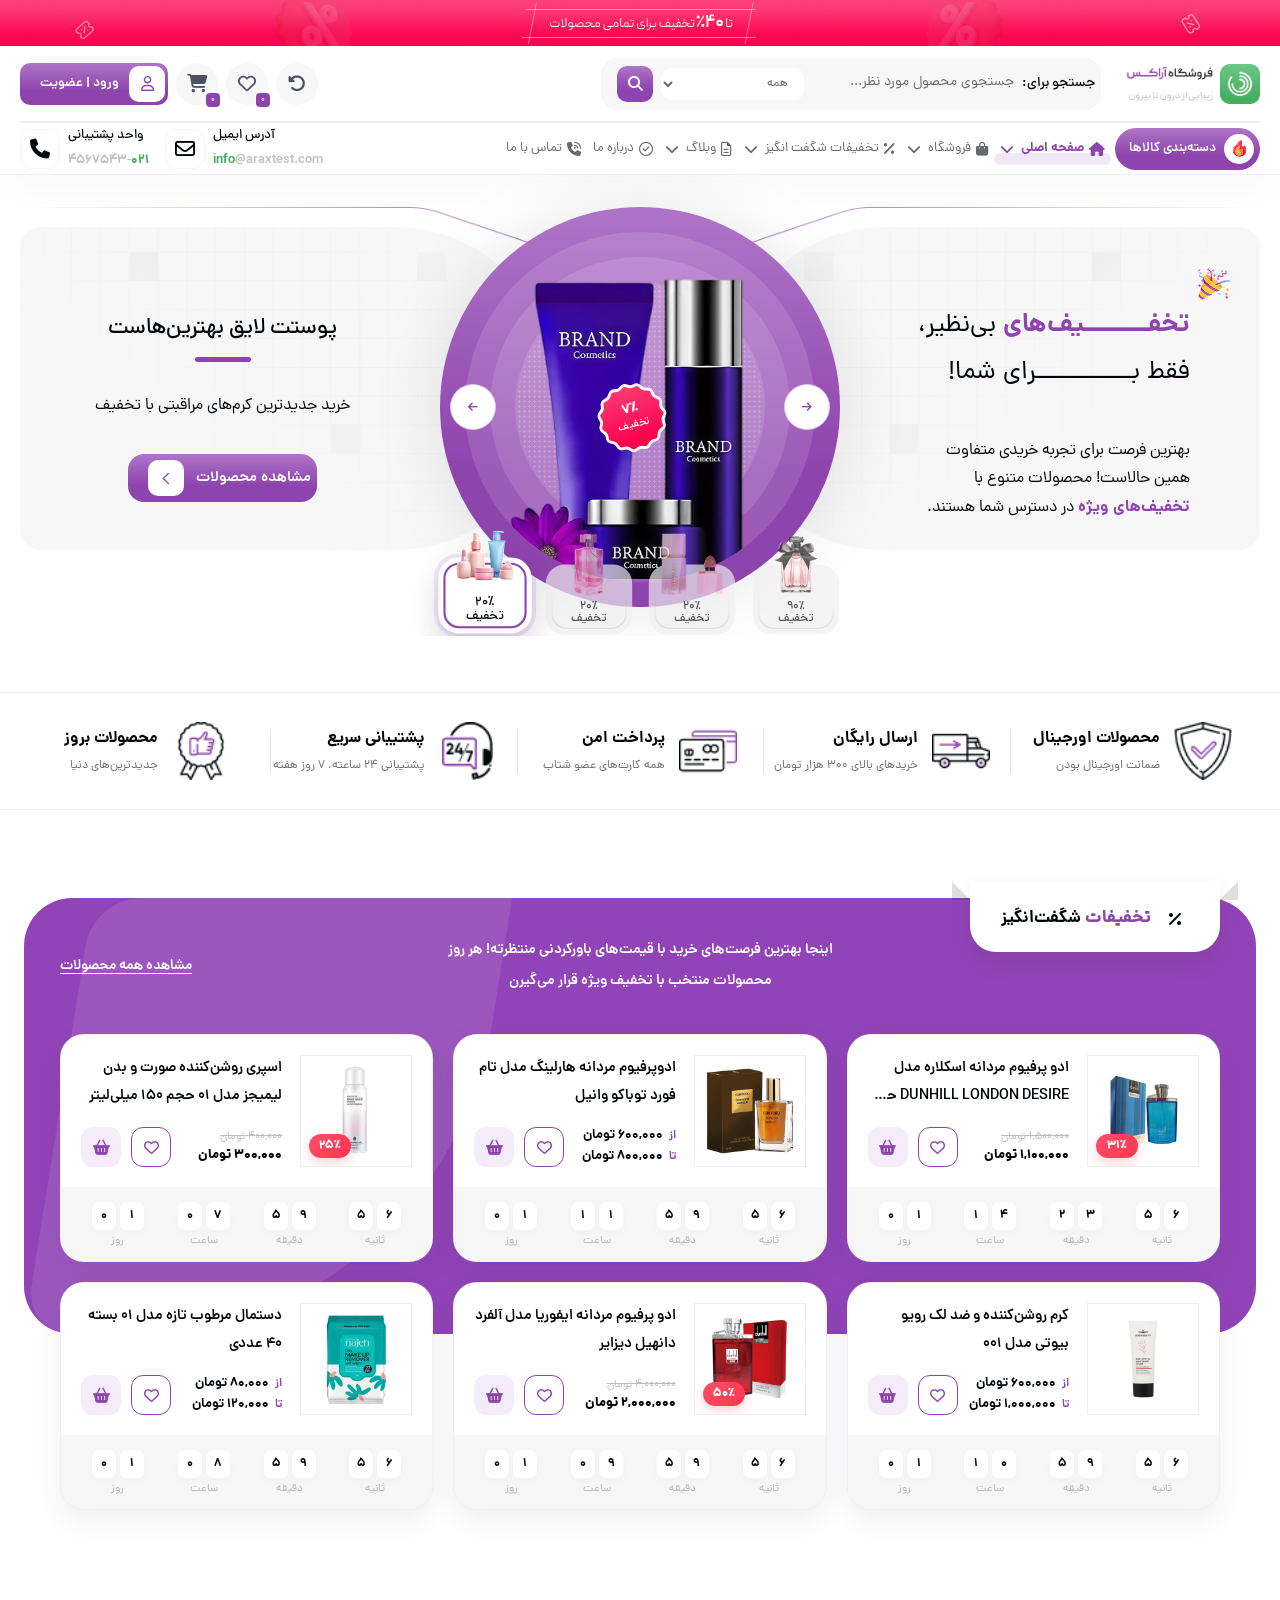
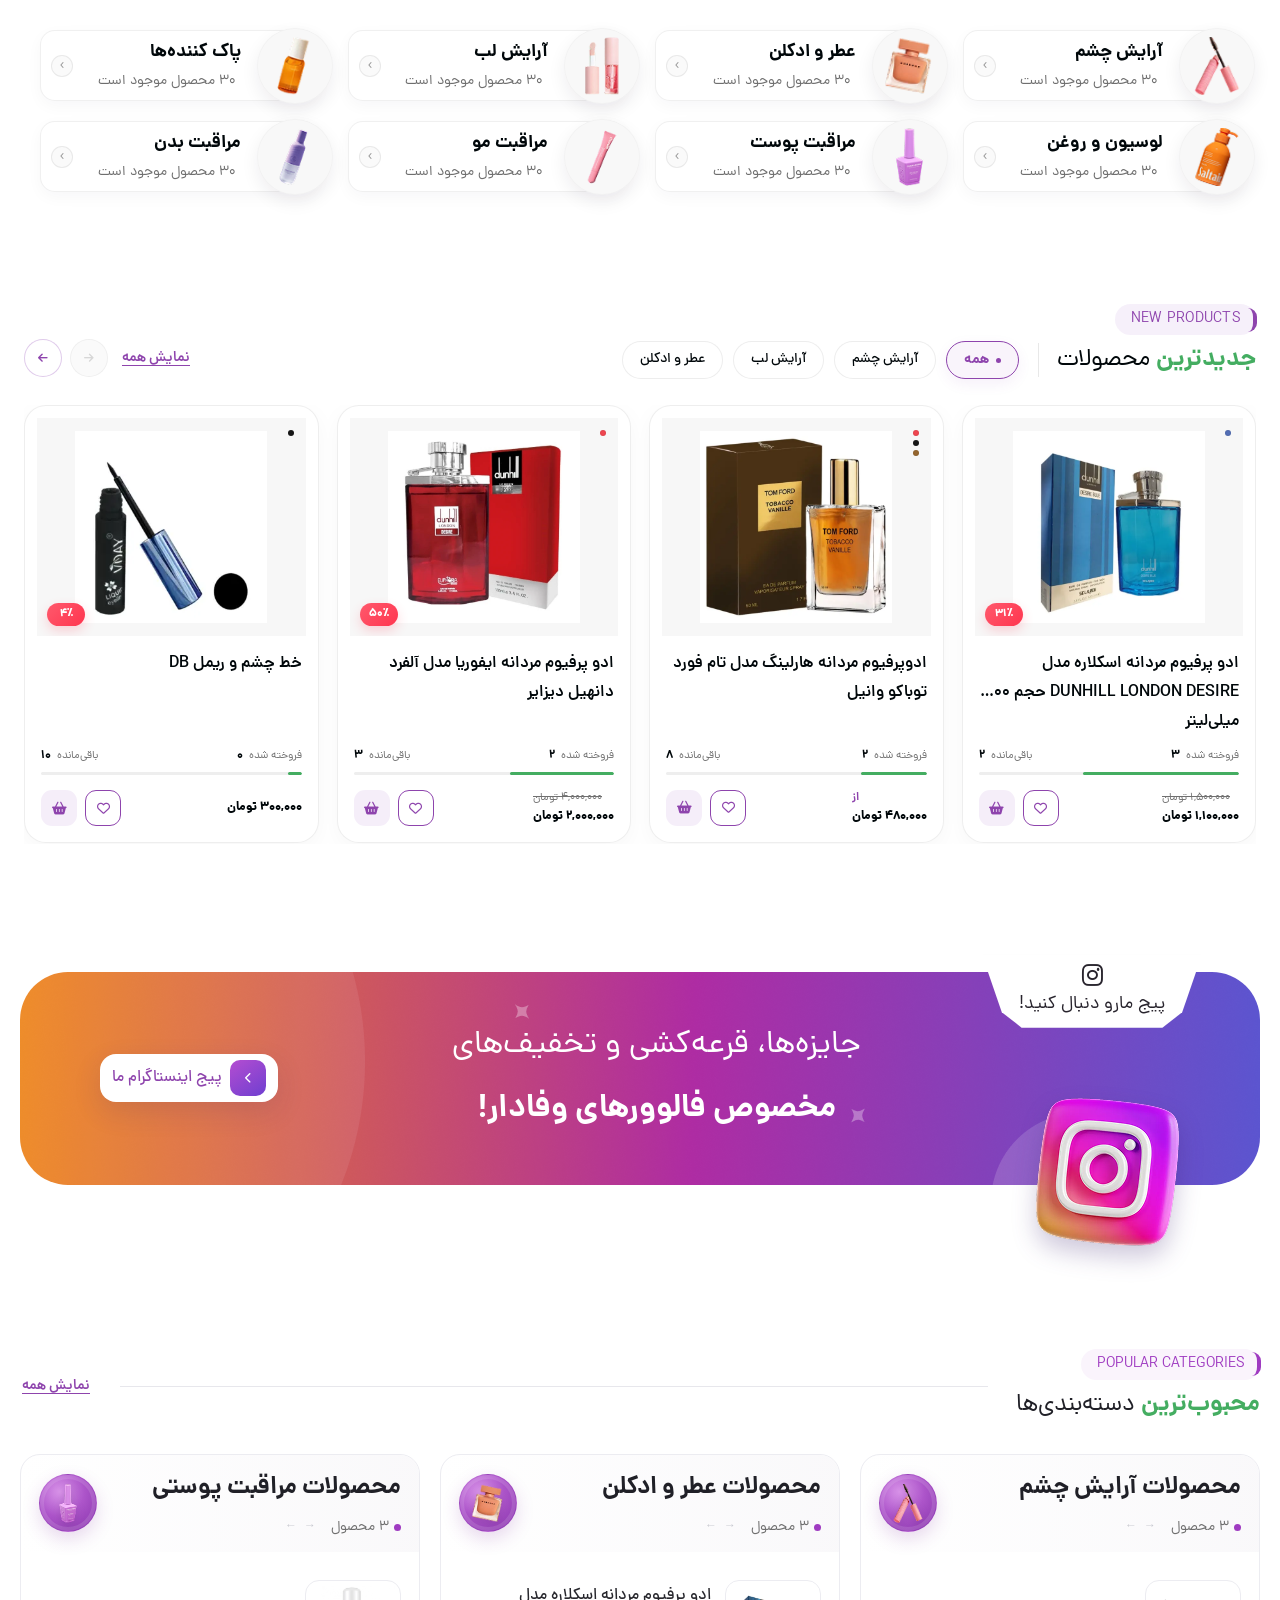
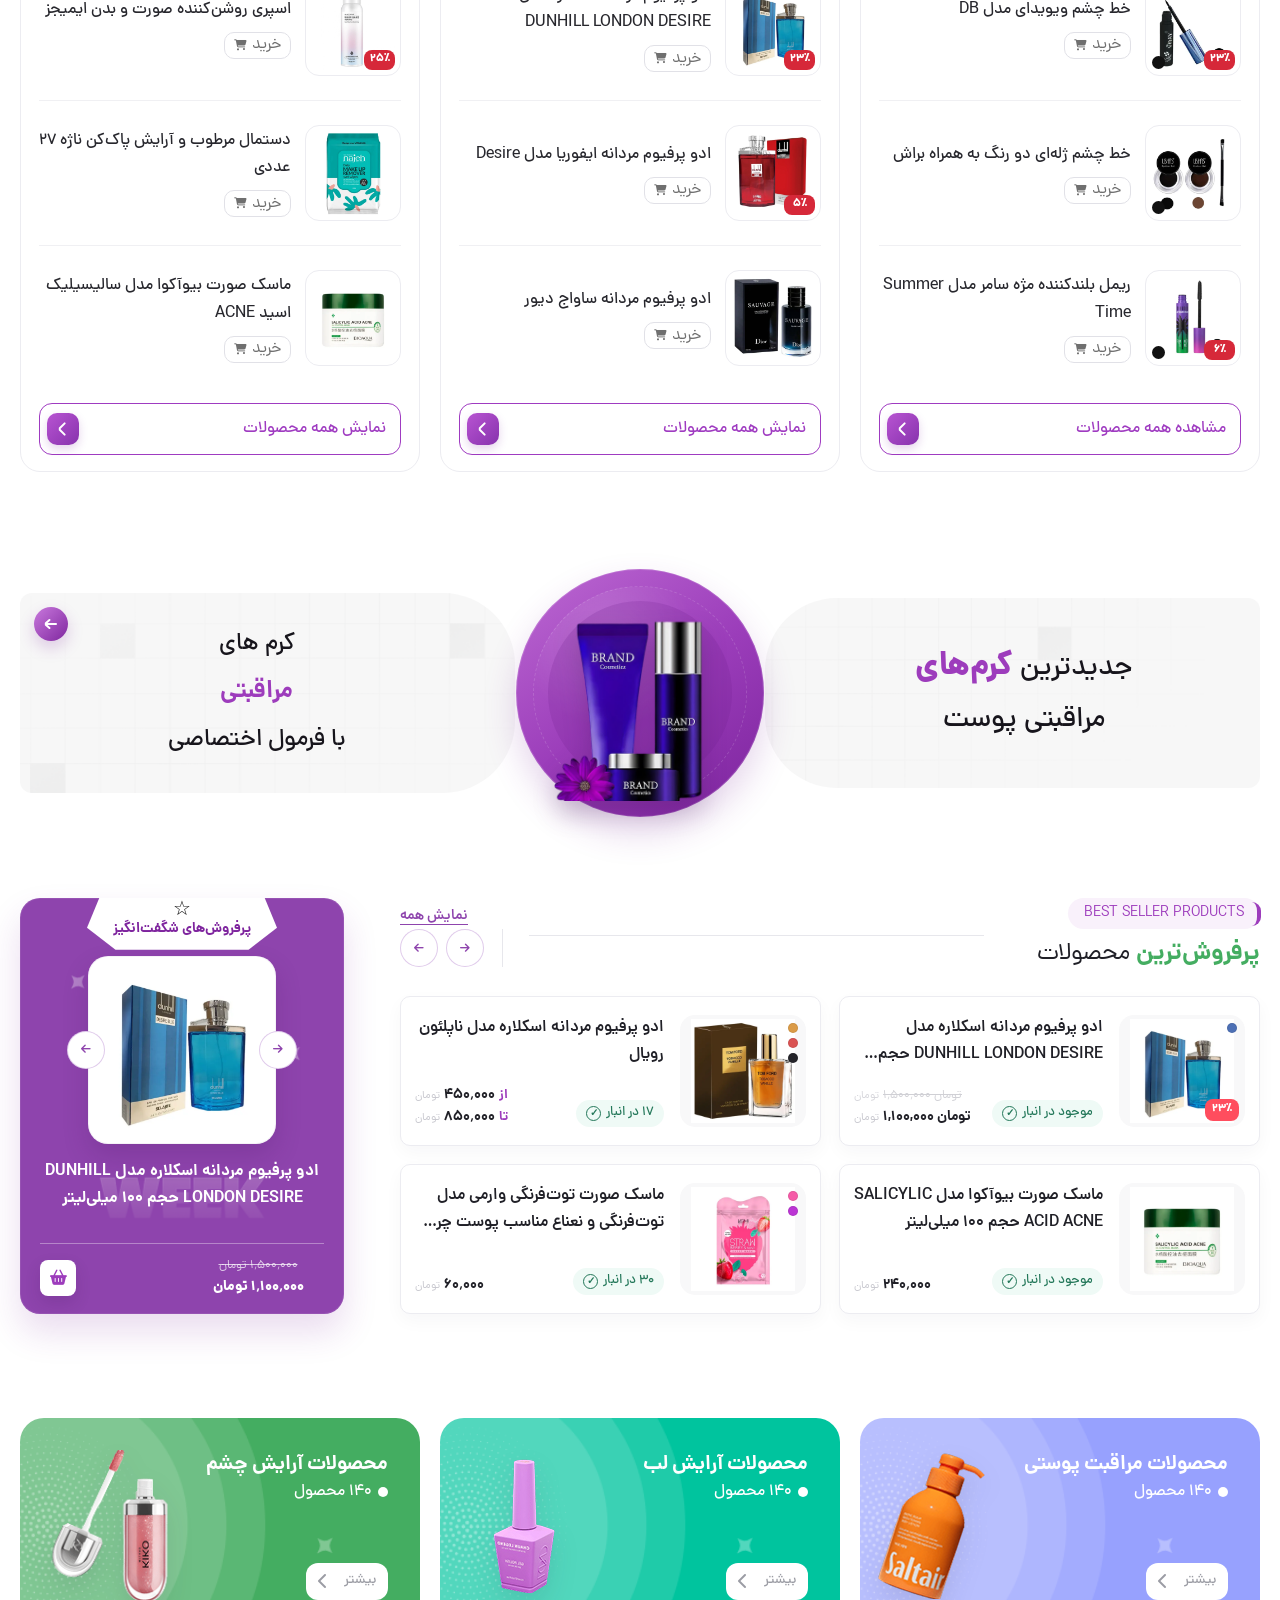
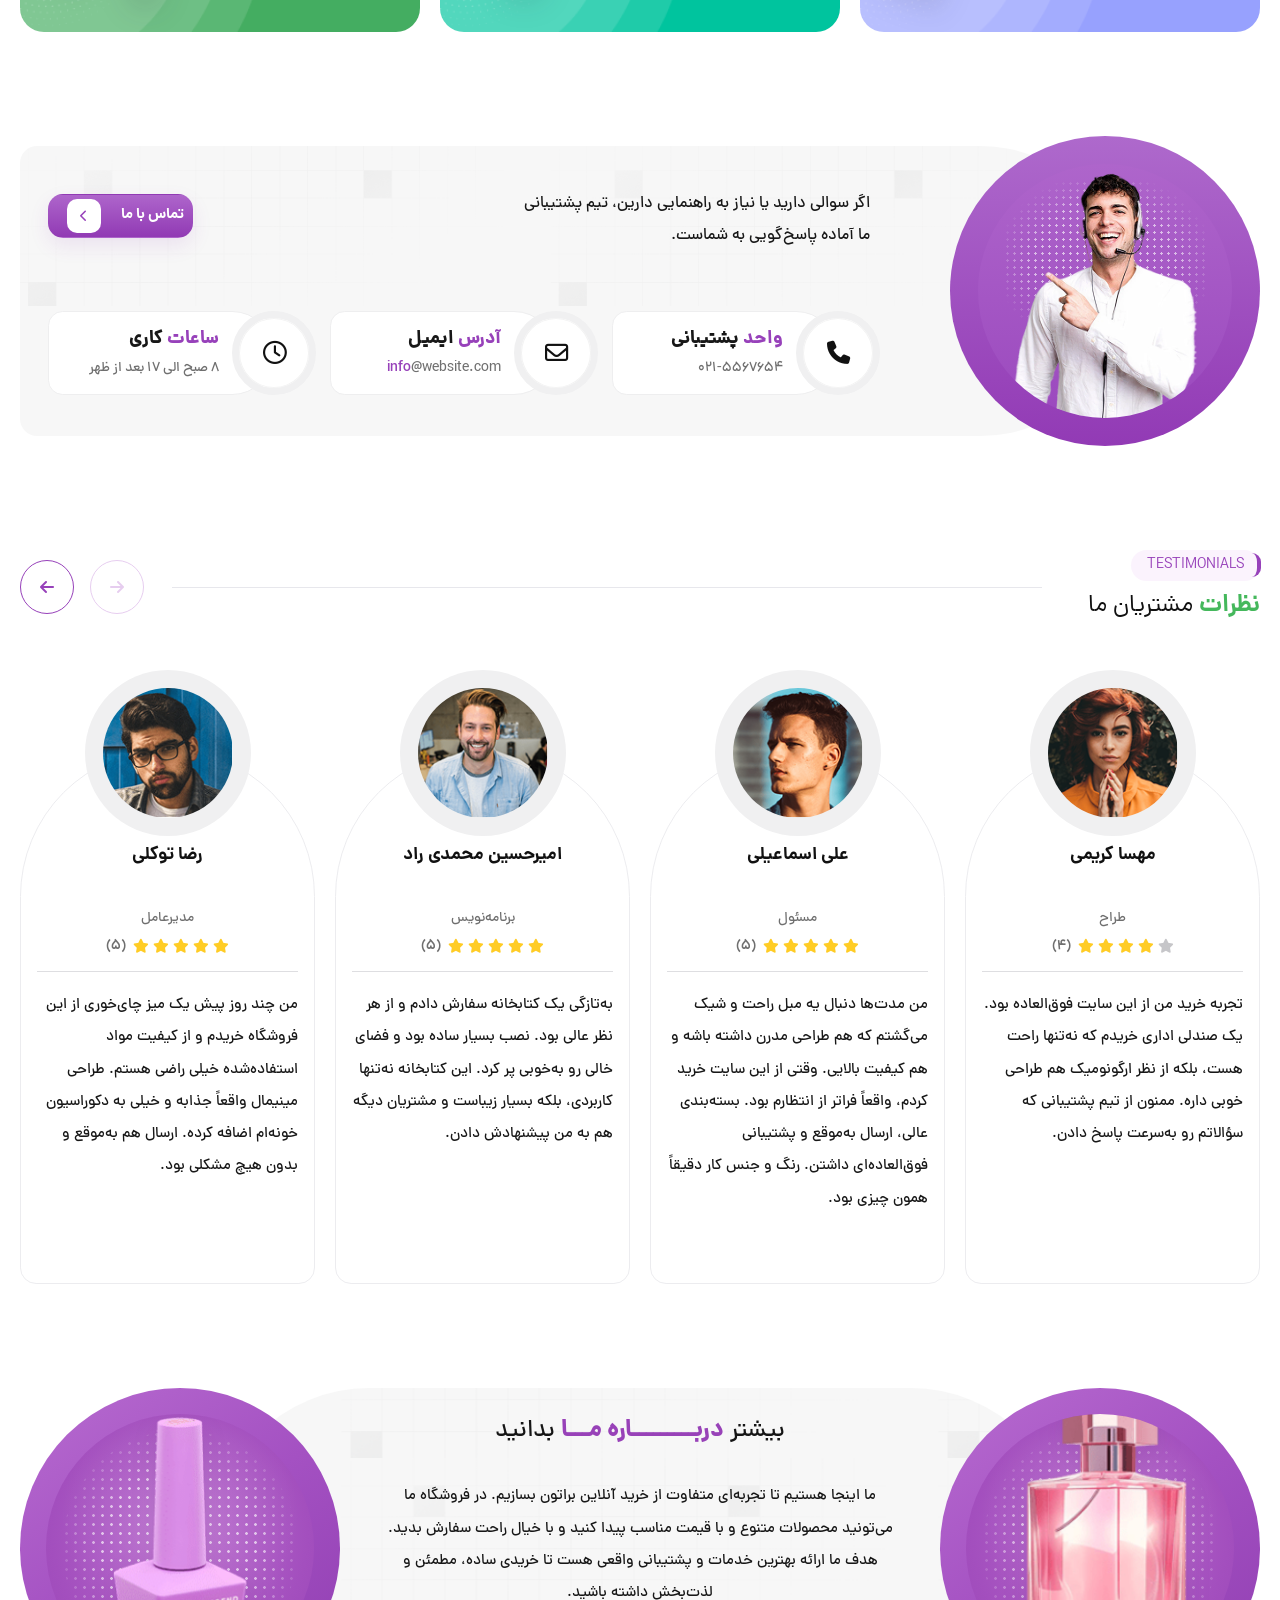
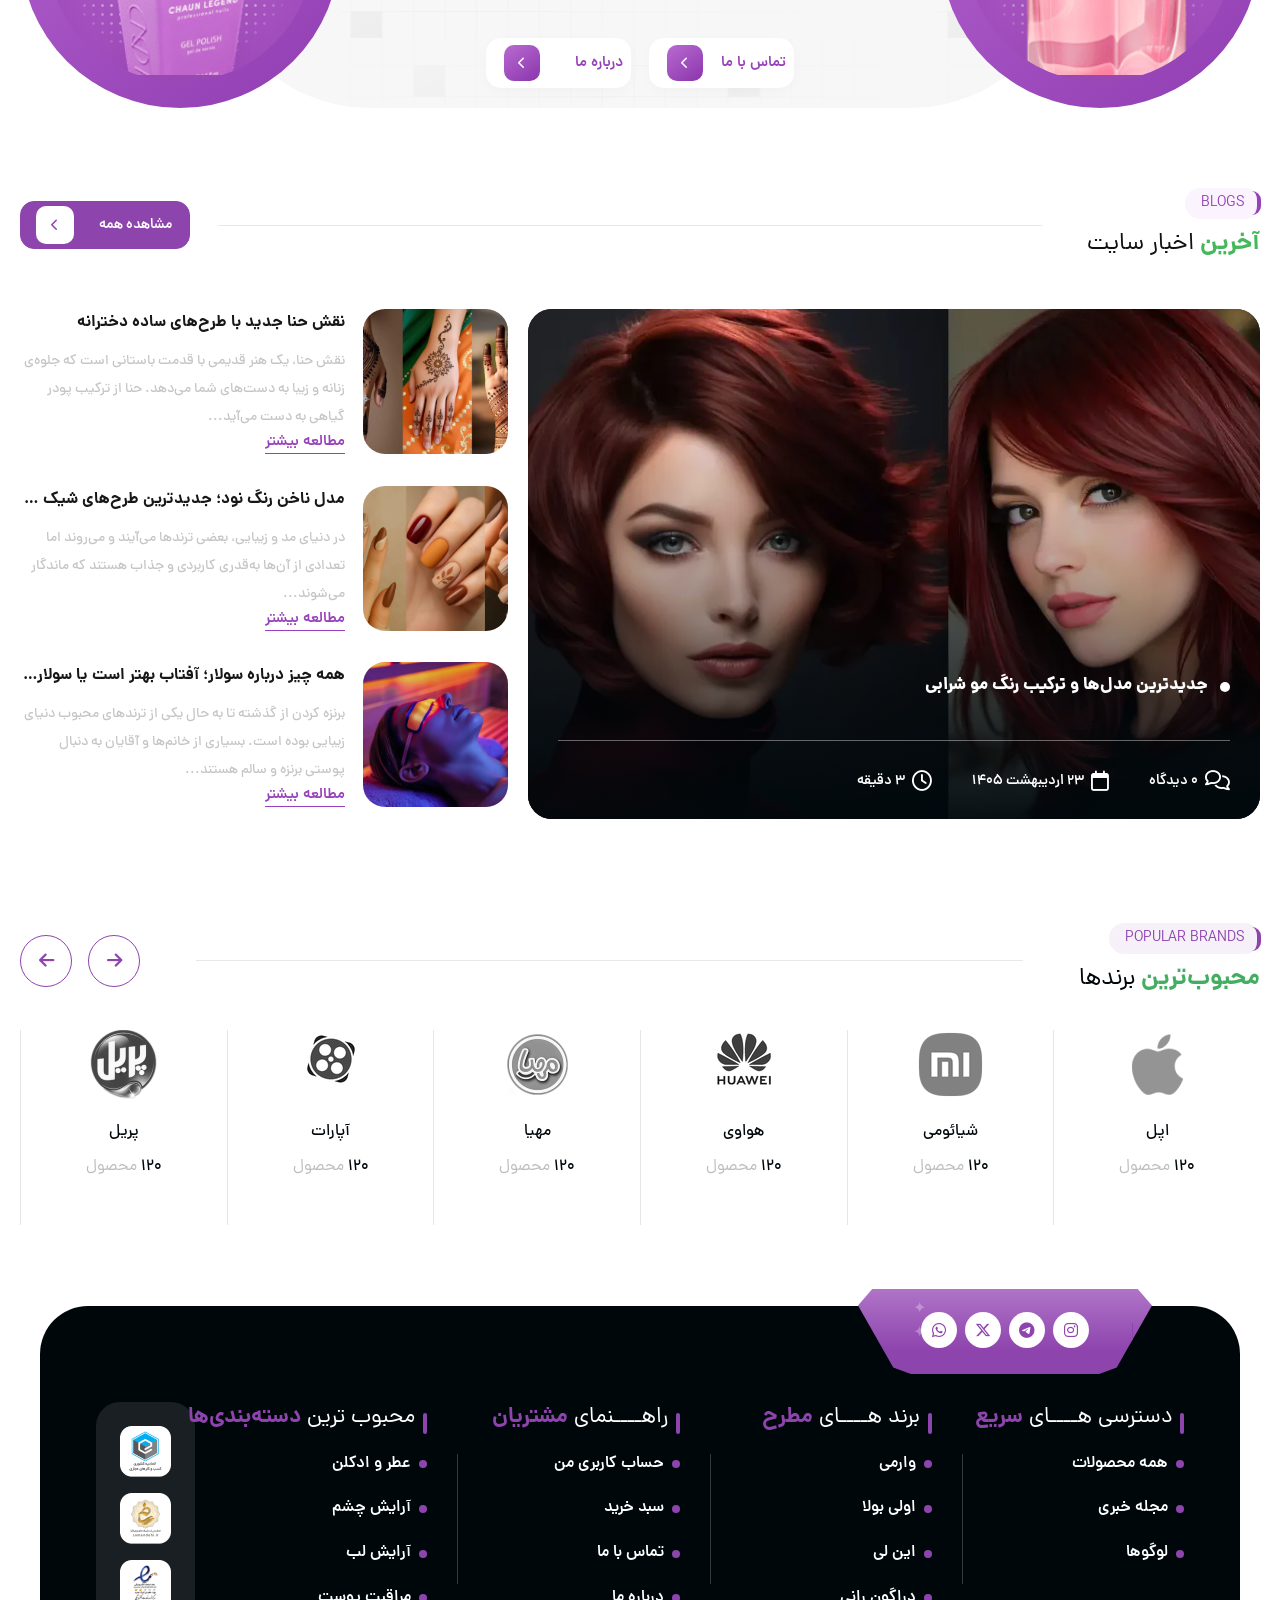
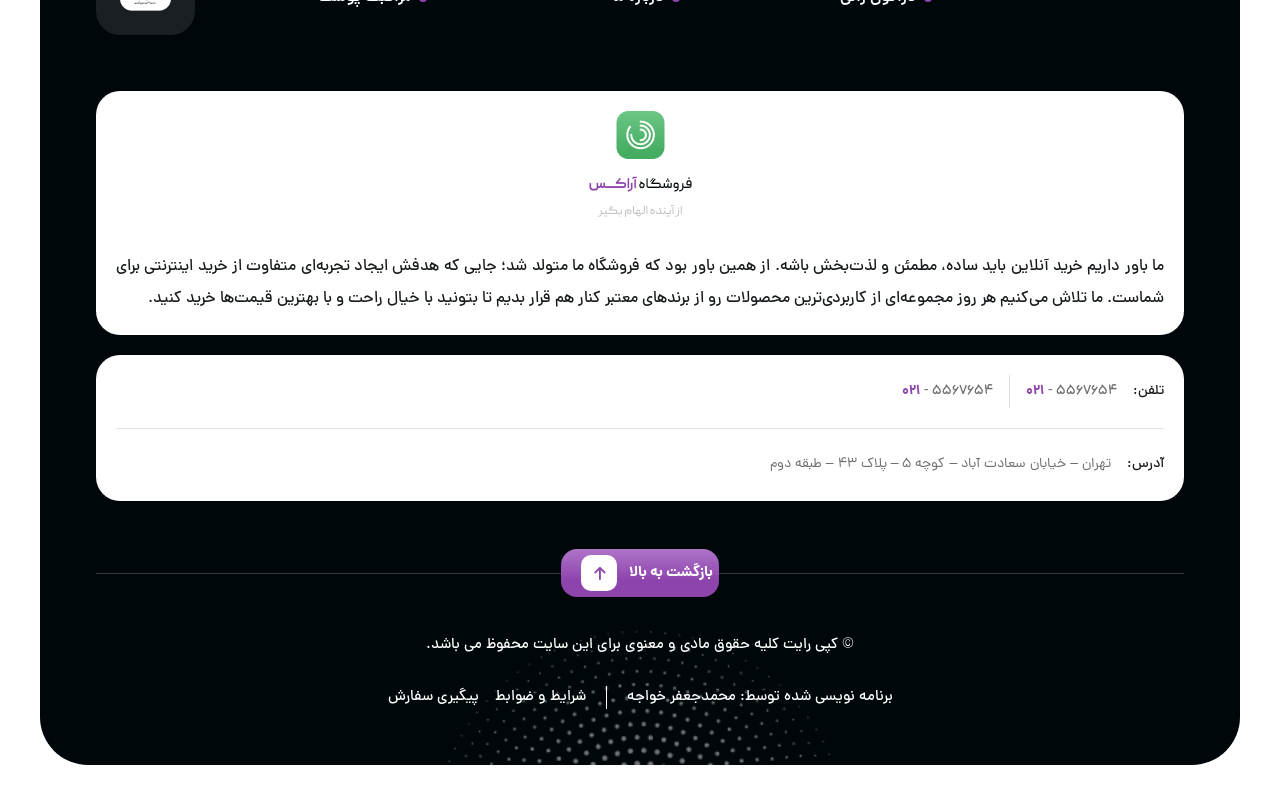
==== commit d46017d4: "fixing loading brands icons" ====
--- a/demo.html
+++ b/demo.html
@@ -4708,7 +4708,6 @@
                   class="brand-item__image"
                   width="67"
                   height="69"
-                  loading="lazy"
                 />
 
                 <div class="brand-item__texts">
@@ -4732,7 +4731,6 @@
                   class="brand-item__image"
                   width="67"
                   height="69"
-                  loading="lazy"
                 />
 
                 <div class="brand-item__texts">
@@ -4756,7 +4754,6 @@
                   class="brand-item__image"
                   width="58"
                   height="58"
-                  loading="lazy"
                 />
 
                 <div class="brand-item__texts">
@@ -4780,7 +4777,6 @@
                   class="brand-item__image"
                   width="67"
                   height="69"
-                  loading="lazy"
                 />
 
                 <div class="brand-item__texts">
@@ -4804,7 +4800,6 @@
                   class="brand-item__image"
                   width="58"
                   height="58"
-                  loading="lazy"
                 />
 
                 <div class="brand-item__texts">
@@ -4828,7 +4823,6 @@
                   class="brand-item__image"
                   width="67"
                   height="69"
-                  loading="lazy"
                 />
 
                 <div class="brand-item__texts">
@@ -4852,7 +4846,6 @@
                   class="brand-item__image"
                   width="67"
                   height="69"
-                  loading="lazy"
                 />
 
                 <div class="brand-item__texts">
